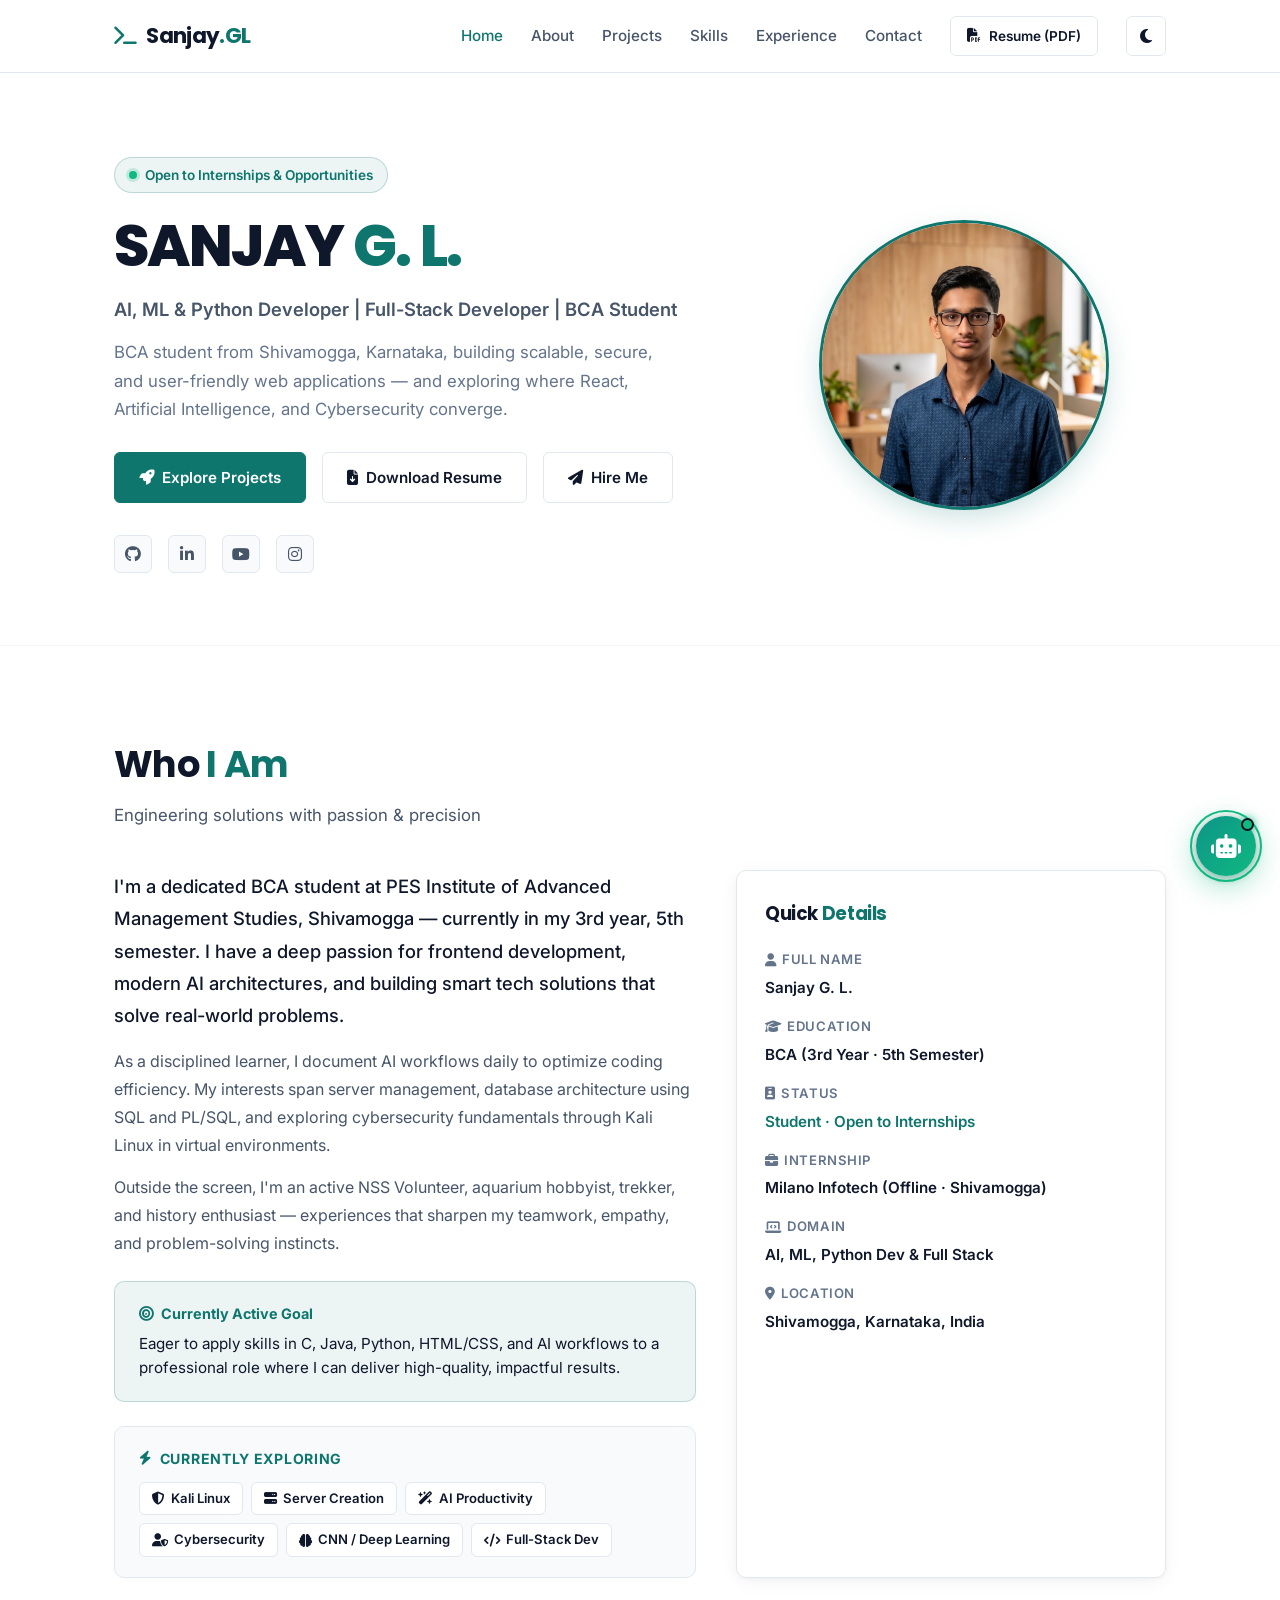
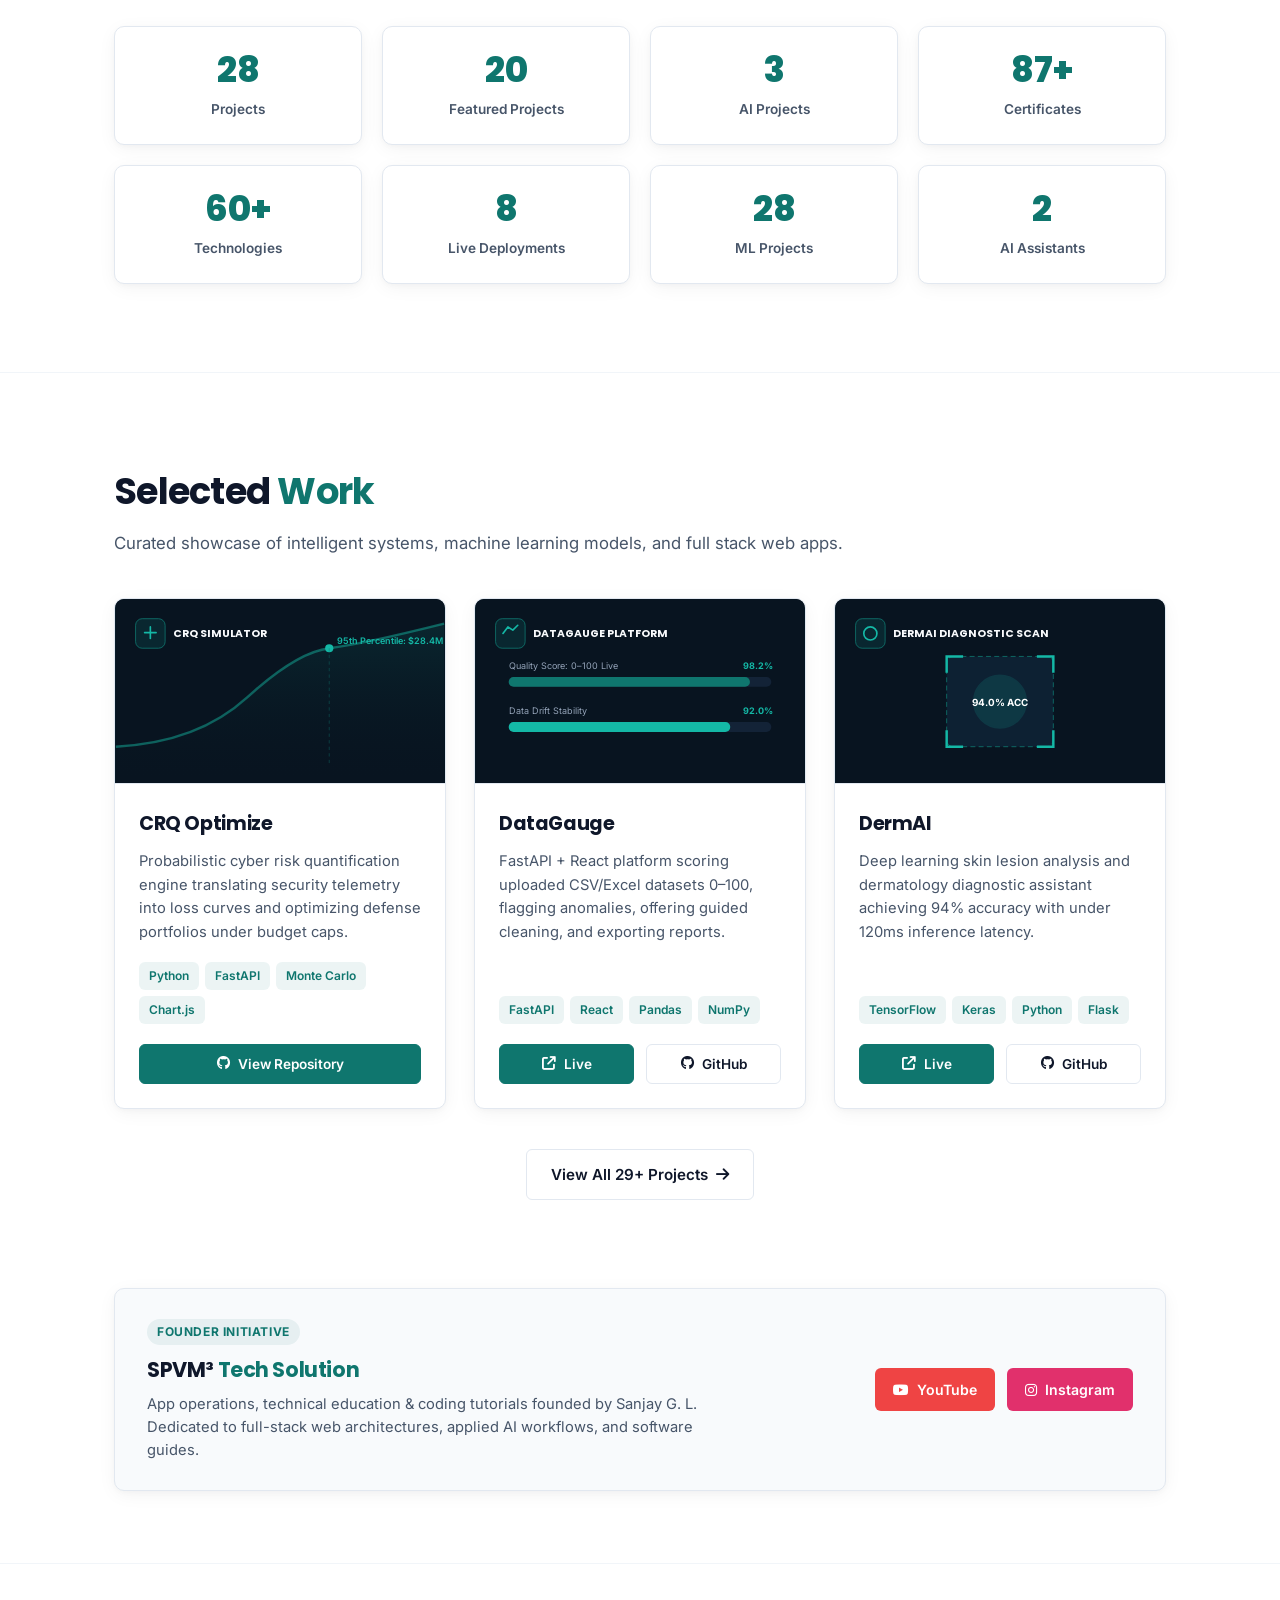
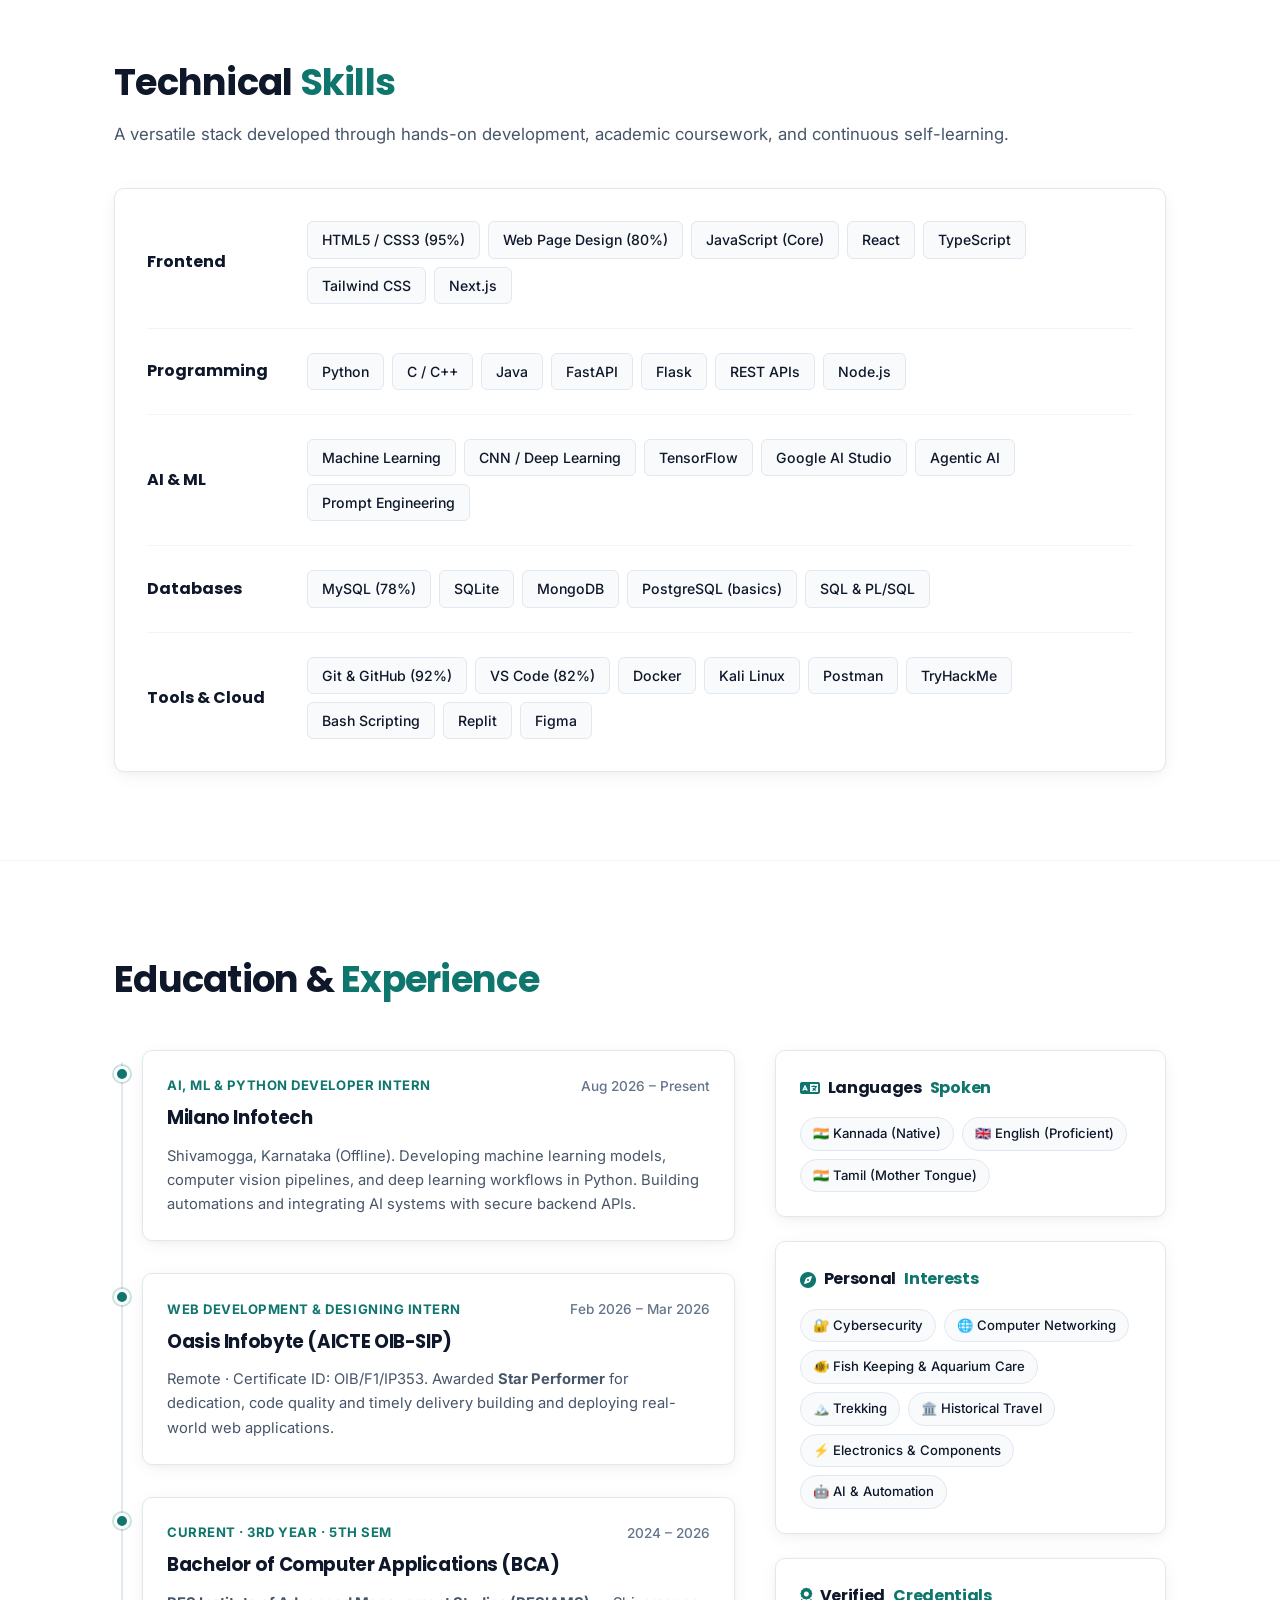
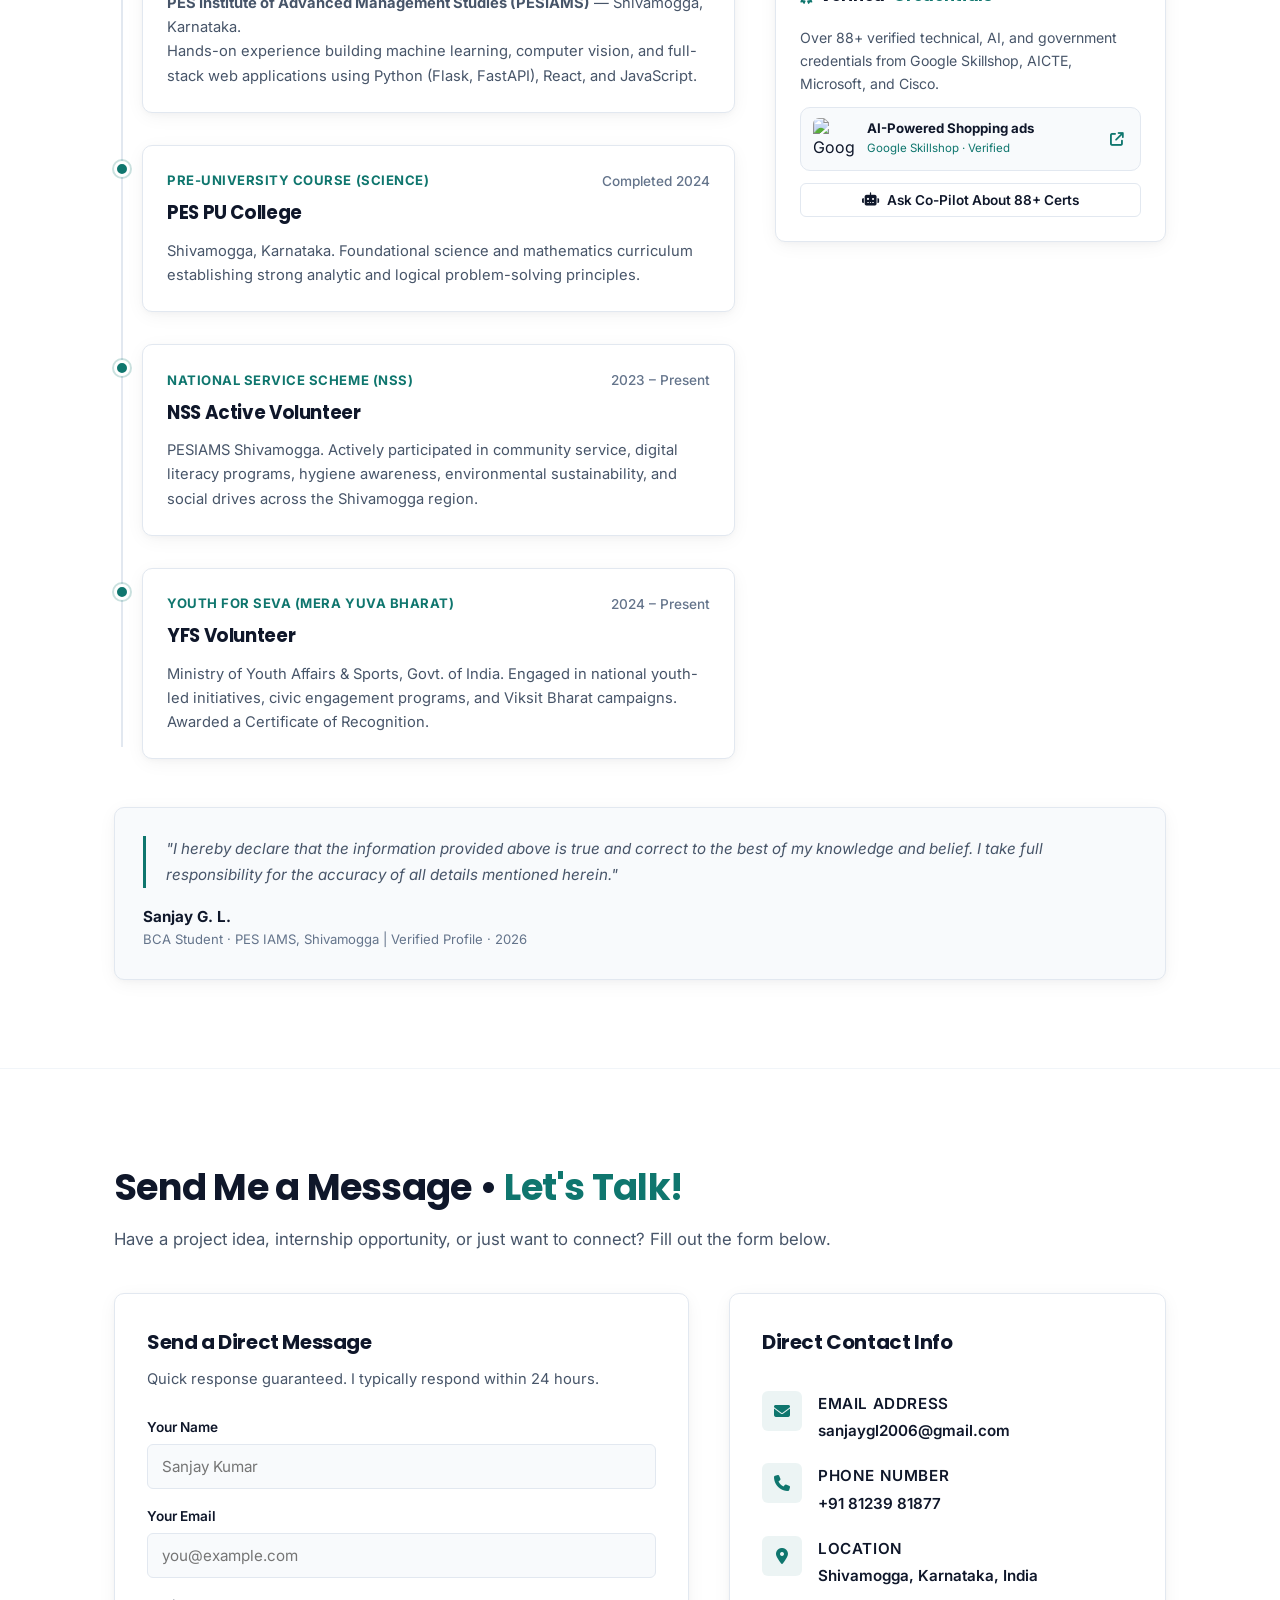
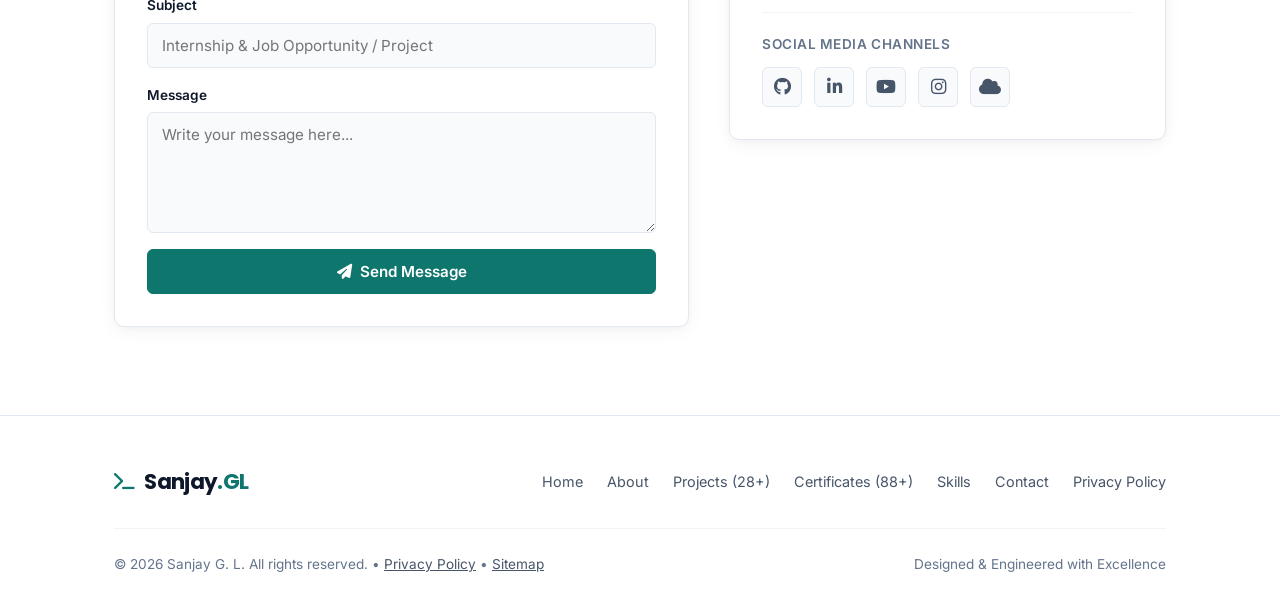
==== index.html @ 6d9344ed "Standardize canonical URLs, sitemap, and metadata to sanjaygl.vercel.app" ====
<!DOCTYPE html>
<html lang="en">
<head>
  <meta charset="UTF-8">
  <meta name="viewport" content="width=device-width, initial-scale=1.0">
  <title>Sanjay G. L. — AI, ML &amp; Python Developer | Full-Stack Developer | BCA Student</title>
  <meta name="description" content="Portfolio of Sanjay G. L., BCA student at PES IAMS Shivamogga, Karnataka. Hands-on experience building ML, computer vision pipelines, Python (Flask, FastAPI), React, and secure web applications.">
  <meta name="author" content="Sanjay G. L.">

  <!-- Geographical Meta Tags (GEO SEO) -->
  <meta name="geo.region" content="IN-KA">
  <meta name="geo.placename" content="Shivamogga, Karnataka, India">
  <meta name="geo.position" content="13.9299;75.5681">
  <meta name="ICBM" content="13.9299, 75.5681">

  <link rel="canonical" href="https://sanjaygl.vercel.app/">
  <link rel="sitemap" type="application/xml" title="Sitemap" href="/sitemap.xml">

  <!-- Favicon -->
  <link rel="icon" type="image/png" href="assets/spvm3-logo.png">

  <!-- Open Graph & Twitter Cards -->
  <meta property="og:type" content="website">
  <meta property="og:title" content="Sanjay G. L. — AI, ML &amp; Python Developer | Full-Stack Developer">
  <meta property="og:description" content="BCA Student at PES IAMS Shivamogga. Building machine learning models, computer vision pipelines, and full-stack web applications.">
  <meta property="og:image" content="https://sanjaygl.vercel.app/assets/profile.png">
  <meta property="og:url" content="https://sanjaygl.vercel.app/">
  <meta name="twitter:card" content="summary_large_image">
  <meta name="twitter:title" content="Sanjay G. L. — AI, ML &amp; Python Developer | Full-Stack Developer">
  <meta name="twitter:description" content="BCA Student at PES IAMS Shivamogga. Building machine learning models, computer vision pipelines, and full-stack web applications.">
  <meta name="twitter:image" content="https://sanjaygl.vercel.app/assets/profile.png">

  <!-- Resource Preconnects -->
  <link rel="preconnect" href="https://cdnjs.cloudflare.com" crossorigin>
  <link rel="preconnect" href="https://fonts.googleapis.com">
  <link rel="preconnect" href="https://fonts.gstatic.com" crossorigin>

  <!-- Font Awesome Icons -->
  <link rel="stylesheet" href="https://cdnjs.cloudflare.com/ajax/libs/font-awesome/6.5.1/css/all.min.css">
  
  <!-- Modern Clean Redesign CSS -->
  <link rel="stylesheet" href="css/clean-redesign.css?v=2.5.2">

  <!-- Schema.org JSON-LD -->
  <script type="application/ld+json">
  {
    "@context": "https://schema.org",
    "@type": "Person",
    "@id": "https://sanjaygl.vercel.app/#person",
    "name": "Sanjay G. L.",
    "alternateName": ["Sanjay G L", "Sanjay GL", "Sanju"],
    "url": "https://sanjaygl.vercel.app/",
    "image": "https://sanjaygl.vercel.app/assets/profile.png",
    "jobTitle": "AI, ML & Python Developer | Full-Stack Developer | BCA Student",
    "description": "BCA Student (3rd Year, 5th Semester) at PES IAMS Shivamogga, Karnataka, India. Intern at Milano Infotech, Oasis Infobyte Star Performer, NSS & YFS Volunteer.",
    "email": "mailto:sanjaygl2006@gmail.com",
    "telephone": "+918123981877",
    "alumniOf": {
      "@type": "CollegeOrUniversity",
      "name": "PES Institute of Advanced Management Studies",
      "address": {
        "@type": "PostalAddress",
        "addressLocality": "Shivamogga",
        "addressRegion": "Karnataka",
        "addressCountry": "India"
      }
    },
    "address": {
      "@type": "PostalAddress",
      "addressLocality": "Shivamogga",
      "addressRegion": "Karnataka",
      "addressCountry": "India"
    },
    "knowsAbout": [
      "Python", "React", "TypeScript", "FastAPI", "Flask",
      "Machine Learning", "Artificial Intelligence", "SQL", "MySQL", "PL/SQL", "Cybersecurity"
    ],
    "sameAs": [
      "https://github.com/SanjayGL-8123",
      "https://www.linkedin.com/in/sanjaygl3006/",
      "https://www.youtube.com/@spvm3techsolution",
      "https://www.instagram.com/me__sanjaygl8123"
    ]
  }
  </script>
</head>
<body>
  <!-- Accessible Skip Link: Hidden visually until focused via keyboard -->
  <a href="#main-content" class="skip-link">Skip to main content</a>

  <!-- ===================== 1. NAVBAR ===================== -->
  <header class="clean-navbar" id="navbar">
    <div class="clean-container nav-container">
      <a href="#home" class="clean-logo" aria-label="Sanjay G. L. Homepage">
        <i class="fa-solid fa-terminal teal-accent" style="font-size:1.25rem;"></i>
        <span>Sanjay<span class="teal-accent">.GL</span></span>
      </a>

      <nav class="clean-nav-links" id="navLinks" aria-label="Main Navigation">
        <a href="#home" class="nav-link active">Home</a>
        <a href="#about" class="nav-link">About</a>
        <a href="#projects" class="nav-link">Projects</a>
        <a href="#skills" class="nav-link">Skills</a>
        <a href="#experience" class="nav-link">Experience</a>
        <a href="#contact" class="nav-link">Contact</a>
        <a href="assets/Sanjay_GL_Resume.pdf" target="_blank" rel="noopener noreferrer" class="btn btn-outline btn-sm nav-resume-btn" download="Sanjay_GL_Resume.pdf">
          <i class="fa-solid fa-file-pdf"></i> Resume (PDF)
        </a>
        <button class="theme-toggle-btn" id="themeToggleBtn" aria-label="Toggle Theme">
          <i class="fa-solid fa-moon"></i>
        </button>
      </nav>

      <button class="mobile-toggle" id="mobileMenuBtn" aria-label="Toggle Navigation Menu" aria-expanded="false" aria-controls="navLinks">
        <span></span>
        <span></span>
        <span></span>
      </button>
    </div>
  </header>

  <main id="main-content">
    <!-- ===================== 2. HERO SECTION ===================== -->
    <section class="hero-section" id="home">
      <div class="clean-container">
        <div class="hero-grid">
          <!-- Left Column: Content -->
          <div class="hero-content fade-in-on-scroll">
            <div class="hero-badge">
              <span class="green-dot"></span>
              <span>Open to Internships & Opportunities</span>
            </div>

            <h1 class="hero-title">
              SANJAY <span class="teal-accent">G. L.</span>
            </h1>

            <p class="hero-role">
              AI, ML &amp; Python Developer | Full-Stack Developer | BCA Student
            </p>

            <p class="hero-summary">
              BCA student from Shivamogga, Karnataka, building scalable, secure, and user-friendly web applications — and exploring where React, Artificial Intelligence, and Cybersecurity converge.
            </p>

            <div class="hero-cta-group">
              <a href="#projects" class="btn btn-primary">
                <i class="fa-solid fa-rocket"></i> Explore Projects
              </a>
              <a href="assets/Sanjay_GL_Resume.pdf" target="_blank" rel="noopener noreferrer" class="btn btn-outline" download="Sanjay_GL_Resume.pdf">
                <i class="fa-solid fa-file-arrow-down"></i> Download Resume
              </a>
              <a href="#contact" class="btn btn-outline">
                <i class="fa-solid fa-paper-plane"></i> Hire Me
              </a>
            </div>

            <div class="hero-social-links">
              <a href="https://github.com/SanjayGL-8123" target="_blank" rel="noopener noreferrer" aria-label="GitHub">
                <i class="fa-brands fa-github"></i>
              </a>
              <a href="https://www.linkedin.com/in/sanjaygl3006/" target="_blank" rel="noopener noreferrer" aria-label="LinkedIn">
                <i class="fa-brands fa-linkedin-in"></i>
              </a>
              <a href="https://www.youtube.com/@spvm3techsolution" target="_blank" rel="noopener noreferrer" aria-label="YouTube">
                <i class="fa-brands fa-youtube"></i>
              </a>
              <a href="https://www.instagram.com/me__sanjaygl8123" target="_blank" rel="noopener noreferrer" aria-label="Instagram">
                <i class="fa-brands fa-instagram"></i>
              </a>
            </div>
          </div>

          <!-- Right Column: Profile Photo in Circle with Thin Teal Ring -->
          <div class="hero-image-wrap fade-in-on-scroll">
            <div class="profile-photo-circle">
              <img src="assets/profile.png" alt="Sanjay G. L. Profile Photo" width="340" height="340">
            </div>
          </div>
        </div>
      </div>
    </section>

    <!-- ===================== 3. ABOUT SECTION ===================== -->
    <section class="about-section" id="about">
      <div class="clean-container">
        <div class="section-header fade-in-on-scroll">
          <h2 class="section-title">Who <span class="teal-accent">I Am</span></h2>
          <p style="color:var(--text-muted);font-size:1.05rem;margin-top:8px">Engineering solutions with passion & precision</p>
        </div>

        <div class="about-grid">
          <!-- Biography Text -->
          <div class="about-text-col fade-in-on-scroll">
            <p class="about-lead">
              I'm a dedicated BCA student at PES Institute of Advanced Management Studies, Shivamogga — currently in my 3rd year, 5th semester. I have a deep passion for frontend development, modern AI architectures, and building smart tech solutions that solve real-world problems.
            </p>
            <p class="about-desc">
              As a disciplined learner, I document AI workflows daily to optimize coding efficiency. My interests span server management, database architecture using SQL and PL/SQL, and exploring cybersecurity fundamentals through Kali Linux in virtual environments.
            </p>
            <p class="about-desc" style="margin-top:14px">
              Outside the screen, I'm an active NSS Volunteer, aquarium hobbyist, trekker, and history enthusiast — experiences that sharpen my teamwork, empathy, and problem-solving instincts.
            </p>

            <!-- Currently Active Goal Banner -->
            <div class="goal-banner">
              <div class="goal-title"><i class="fa-solid fa-bullseye"></i> Currently Active Goal</div>
              <p class="goal-text">
                Eager to apply skills in C, Java, Python, HTML/CSS, and AI workflows to a professional role where I can deliver high-quality, impactful results.
              </p>
            </div>

            <!-- Currently Exploring Section -->
            <div class="currently-exploring">
              <div class="exploring-title"><i class="fa-solid fa-bolt"></i> Currently Exploring</div>
              <div class="exploring-tags">
                <span class="exploring-pill"><i class="fa-solid fa-shield-halved"></i> Kali Linux</span>
                <span class="exploring-pill"><i class="fa-solid fa-server"></i> Server Creation</span>
                <span class="exploring-pill"><i class="fa-solid fa-wand-magic-sparkles"></i> AI Productivity</span>
                <span class="exploring-pill"><i class="fa-solid fa-user-shield"></i> Cybersecurity</span>
                <span class="exploring-pill"><i class="fa-solid fa-brain"></i> CNN / Deep Learning</span>
                <span class="exploring-pill"><i class="fa-solid fa-code"></i> Full-Stack Dev</span>
              </div>
            </div>
          </div>

          <!-- Quick Details Card -->
          <div class="about-card clean-card fade-in-on-scroll">
            <h3 class="card-title">Quick <span class="teal-accent">Details</span></h3>
            <ul class="details-list">
              <li>
                <span class="detail-label"><i class="fa-solid fa-user"></i> Full Name</span>
                <span class="detail-val">Sanjay G. L.</span>
              </li>
              <li>
                <span class="detail-label"><i class="fa-solid fa-graduation-cap"></i> Education</span>
                <span class="detail-val">BCA (3rd Year · 5th Semester)</span>
              </li>
              <li>
                <span class="detail-label"><i class="fa-solid fa-id-badge"></i> Status</span>
                <span class="detail-val status-open">Student · Open to Internships</span>
              </li>
              <li>
                <span class="detail-label"><i class="fa-solid fa-briefcase"></i> Internship</span>
                <span class="detail-val">Milano Infotech (Offline · Shivamogga)</span>
              </li>
              <li>
                <span class="detail-label"><i class="fa-solid fa-laptop-code"></i> Domain</span>
                <span class="detail-val">AI, ML, Python Dev & Full Stack</span>
              </li>
              <li>
                <span class="detail-label"><i class="fa-solid fa-location-dot"></i> Location</span>
                <span class="detail-val">Shivamogga, Karnataka, India</span>
              </li>
            </ul>
          </div>
        </div>

        <!-- Verified Statistics Grid -->
        <div class="stats-grid fade-in-on-scroll">
          <div class="stat-card clean-card">
            <div class="stat-number" data-count="28">28+</div>
            <div class="stat-label">Projects</div>
          </div>
          <div class="stat-card clean-card">
            <div class="stat-number" data-count="20">20</div>
            <div class="stat-label">Featured Projects</div>
          </div>
          <div class="stat-card clean-card">
            <div class="stat-number" data-count="3">3+</div>
            <div class="stat-label">AI Projects</div>
          </div>
          <div class="stat-card clean-card">
            <div class="stat-number" data-count="87">87+</div>
            <div class="stat-label">Certificates</div>
          </div>
          <div class="stat-card clean-card">
            <div class="stat-number" data-count="60">60+</div>
            <div class="stat-label">Technologies</div>
          </div>
          <div class="stat-card clean-card">
            <div class="stat-number" data-count="8">8+</div>
            <div class="stat-label">Live Deployments</div>
          </div>
          <div class="stat-card clean-card">
            <div class="stat-number" data-count="28">28+</div>
            <div class="stat-label">ML Projects</div>
          </div>
          <div class="stat-card clean-card">
            <div class="stat-number" data-count="2">2+</div>
            <div class="stat-label">AI Assistants</div>
          </div>
        </div>
      </div>
    </section>

    <!-- ===================== 4. FEATURED PROJECTS ===================== -->
    <section class="projects-section" id="projects">
      <div class="clean-container">
        <div class="section-header fade-in-on-scroll">
          <h2 class="section-title">Selected <span class="teal-accent">Work</span></h2>
          <p style="color:var(--text-muted);font-size:1.05rem;margin-top:8px">Curated showcase of intelligent systems, machine learning models, and full stack web apps.</p>
        </div>

        <div class="projects-grid">
          <!-- Card 1: CRQ Optimize -->
          <article class="project-card clean-card fade-in-on-scroll">
            <div class="project-img-wrap" style="background: linear-gradient(135deg, #091e2b 0%, #061520 100%);">
              <svg viewBox="0 0 400 225" fill="none" xmlns="http://www.w3.org/2000/svg" style="width:100%;height:100%;display:block;">
                <rect width="400" height="225" fill="#081420" />
                <path d="M 0 180 Q 100 175 160 120 T 260 60 T 400 30" stroke="#0F766E" stroke-width="3" fill="none" opacity="0.8" />
                <path d="M 0 180 Q 100 175 160 120 T 260 60 T 400 30 L 400 225 L 0 225 Z" fill="url(#tealGlow)" opacity="0.15" />
                <circle cx="260" cy="60" r="5" fill="#14B8A6" />
                <line x1="260" y1="60" x2="260" y2="200" stroke="#0F766E" stroke-dasharray="4 4" opacity="0.5" />
                <text x="270" y="55" fill="#14B8A6" font-family="'Inter', sans-serif" font-size="11" font-weight="600">95th Percentile: $28.4M</text>
                <rect x="24" y="24" width="36" height="36" rx="8" fill="rgba(15, 118, 110, 0.2)" stroke="#0F766E" />
                <path d="M42 34 L42 48 M35 41 L49 41" stroke="#14B8A6" stroke-width="2" stroke-linecap="round"/>
                <text x="70" y="46" fill="#F8FAFC" font-family="'Poppins', sans-serif" font-size="13" font-weight="700">CRQ SIMULATOR</text>
                <defs>
                  <linearGradient id="tealGlow" x1="0" y1="0" x2="0" y2="225" gradientUnits="userSpaceOnUse">
                    <stop stop-color="#14B8A6"/>
                    <stop offset="1" stop-color="#081420" stop-opacity="0"/>
                  </linearGradient>
                </defs>
              </svg>
            </div>
            <div class="project-body">
              <h3 class="project-title">CRQ Optimize</h3>
              <p class="project-result">
                Probabilistic cyber risk quantification engine translating security telemetry into loss curves and optimizing defense portfolios under budget caps.
              </p>
              <div class="project-tags">
                <span class="tech-tag">Python</span>
                <span class="tech-tag">FastAPI</span>
                <span class="tech-tag">Monte Carlo</span>
                <span class="tech-tag">Chart.js</span>
              </div>
              <div class="project-buttons">
                <a href="https://github.com/SanjayGL-8123/crq-optimize" target="_blank" rel="noopener noreferrer" class="btn btn-primary btn-sm">
                  <i class="fa-brands fa-github"></i> View Repository
                </a>
              </div>
            </div>
          </article>

          <!-- Card 2: DataGauge -->
          <article class="project-card clean-card fade-in-on-scroll">
            <div class="project-img-wrap" style="background: linear-gradient(135deg, #091e2b 0%, #061520 100%);">
              <svg viewBox="0 0 400 225" fill="none" xmlns="http://www.w3.org/2000/svg" style="width:100%;height:100%;display:block;">
                <rect width="400" height="225" fill="#081420" />
                <rect x="24" y="24" width="36" height="36" rx="8" fill="rgba(15, 118, 110, 0.2)" stroke="#0F766E" />
                <path d="M33 42 L39 34 L45 38 L51 32" stroke="#14B8A6" stroke-width="2" stroke-linecap="round" stroke-linejoin="round"/>
                <text x="70" y="46" fill="#F8FAFC" font-family="'Poppins', sans-serif" font-size="13" font-weight="700">DATAGAUGE PLATFORM</text>
                <rect x="40" y="95" width="320" height="12" rx="6" fill="#132337"/>
                <rect x="40" y="95" width="294" height="12" rx="6" fill="#0F766E"/>
                <text x="40" y="85" fill="#94A3B8" font-family="'Inter', sans-serif" font-size="11">Quality Score: 0–100 Live</text>
                <text x="325" y="85" fill="#14B8A6" font-family="'Inter', sans-serif" font-size="11" font-weight="700">98.2%</text>
                <rect x="40" y="150" width="320" height="12" rx="6" fill="#132337"/>
                <rect x="40" y="150" width="270" height="12" rx="6" fill="#14B8A6"/>
                <text x="40" y="140" fill="#94A3B8" font-family="'Inter', sans-serif" font-size="11">Data Drift Stability</text>
                <text x="325" y="140" fill="#14B8A6" font-family="'Inter', sans-serif" font-size="11" font-weight="700">92.0%</text>
              </svg>
            </div>
            <div class="project-body">
              <h3 class="project-title">DataGauge</h3>
              <p class="project-result">
                FastAPI + React platform scoring uploaded CSV/Excel datasets 0–100, flagging anomalies, offering guided cleaning, and exporting reports.
              </p>
              <div class="project-tags">
                <span class="tech-tag">FastAPI</span>
                <span class="tech-tag">React</span>
                <span class="tech-tag">Pandas</span>
                <span class="tech-tag">NumPy</span>
              </div>
              <div class="project-buttons">
                <a href="https://github.com/SanjayGL-8123/DataGauge-Dataset-Quality-Monitoring-System" target="_blank" rel="noopener noreferrer" class="btn btn-primary btn-sm">
                  <i class="fa-solid fa-arrow-up-right-from-square"></i> Live
                </a>
                <a href="https://github.com/SanjayGL-8123/DataGauge-Dataset-Quality-Monitoring-System" target="_blank" rel="noopener noreferrer" class="btn btn-outline btn-sm">
                  <i class="fa-brands fa-github"></i> GitHub
                </a>
              </div>
            </div>
          </article>

          <!-- Card 3: DermAI -->
          <article class="project-card clean-card fade-in-on-scroll">
            <div class="project-img-wrap" style="background: linear-gradient(135deg, #091e2b 0%, #061520 100%);">
              <svg viewBox="0 0 400 225" fill="none" xmlns="http://www.w3.org/2000/svg" style="width:100%;height:100%;display:block;">
                <rect width="400" height="225" fill="#081420" />
                <rect x="24" y="24" width="36" height="36" rx="8" fill="rgba(15, 118, 110, 0.2)" stroke="#0F766E" />
                <circle cx="42" cy="42" r="8" stroke="#14B8A6" stroke-width="2"/>
                <text x="70" y="46" fill="#F8FAFC" font-family="'Poppins', sans-serif" font-size="13" font-weight="700">DERMAI DIAGNOSTIC SCAN</text>
                <rect x="135" y="70" width="130" height="110" rx="8" fill="#0d2133" stroke="#0F766E" stroke-dasharray="6 4"/>
                <circle cx="200" cy="125" r="32" fill="#14B8A6" opacity="0.15" stroke="#14B8A6" stroke-width="2"/>
                <path d="M 135 90 L 135 70 L 155 70" stroke="#14B8A6" stroke-width="3" fill="none"/>
                <path d="M 265 90 L 265 70 L 245 70" stroke="#14B8A6" stroke-width="3" fill="none"/>
                <path d="M 135 160 L 135 180 L 155 180" stroke="#14B8A6" stroke-width="3" fill="none"/>
                <path d="M 265 160 L 265 180 L 245 180" stroke="#14B8A6" stroke-width="3" fill="none"/>
                <text x="200" y="130" text-anchor="middle" fill="#FFFFFF" font-family="'Inter', sans-serif" font-size="12" font-weight="700">94.0% ACC</text>
              </svg>
            </div>
            <div class="project-body">
              <h3 class="project-title">DermAI</h3>
              <p class="project-result">
                Deep learning skin lesion analysis and dermatology diagnostic assistant achieving 94% accuracy with under 120ms inference latency.
              </p>
              <div class="project-tags">
                <span class="tech-tag">TensorFlow</span>
                <span class="tech-tag">Keras</span>
                <span class="tech-tag">Python</span>
                <span class="tech-tag">Flask</span>
              </div>
              <div class="project-buttons">
                <a href="https://github.com/SanjayGL-8123" target="_blank" rel="noopener noreferrer" class="btn btn-primary btn-sm">
                  <i class="fa-solid fa-arrow-up-right-from-square"></i> Live
                </a>
                <a href="https://github.com/SanjayGL-8123" target="_blank" rel="noopener noreferrer" class="btn btn-outline btn-sm">
                  <i class="fa-brands fa-github"></i> GitHub
                </a>
              </div>
            </div>
          </article>
        </div>

        <div class="view-all-wrap fade-in-on-scroll">
          <a href="/projects" class="btn btn-outline">
            View All 29+ Projects <i class="fa-solid fa-arrow-right"></i>
          </a>
        </div>
      </div>
    </section>

    <!-- ===================== 5. SPVM 3 TECH SOLUTION ===================== -->
    <section class="spvm-section">
      <div class="clean-container">
        <div class="spvm-banner clean-card fade-in-on-scroll">
          <div class="spvm-info">
            <span class="spvm-pill">Founder Initiative</span>
            <h3 class="spvm-title">SPVM³ <span class="teal-accent">Tech Solution</span></h3>
            <p class="spvm-desc">
              App operations, technical education & coding tutorials founded by Sanjay G. L. Dedicated to full-stack web architectures, applied AI workflows, and software guides.
            </p>
          </div>
          <div class="spvm-actions">
            <a href="https://www.youtube.com/@spvm3techsolution" target="_blank" rel="noopener noreferrer" class="btn-spvm-yt">
              <i class="fa-brands fa-youtube"></i> YouTube
            </a>
            <a href="https://www.instagram.com/me__sanjaygl8123" target="_blank" rel="noopener noreferrer" class="btn-spvm-ig">
              <i class="fa-brands fa-instagram"></i> Instagram
            </a>
          </div>
        </div>
      </div>
    </section>

    <!-- ===================== 6. SKILLS SECTION ===================== -->
    <section class="skills-section" id="skills">
      <div class="clean-container">
        <div class="section-header fade-in-on-scroll">
          <h2 class="section-title">Technical <span class="teal-accent">Skills</span></h2>
          <p style="color:var(--text-muted);font-size:1.05rem;margin-top:8px">A versatile stack developed through hands-on development, academic coursework, and continuous self-learning.</p>
        </div>

        <div class="skills-wrapper clean-card fade-in-on-scroll">
          <div class="skill-row">
            <div class="skill-category">Frontend</div>
            <div class="skill-tags">
              <span class="skill-tag">HTML5 / CSS3 (95%)</span>
              <span class="skill-tag">Web Page Design (80%)</span>
              <span class="skill-tag">JavaScript (Core)</span>
              <span class="skill-tag">React</span>
              <span class="skill-tag">TypeScript</span>
              <span class="skill-tag">Tailwind CSS</span>
              <span class="skill-tag">Next.js</span>
            </div>
          </div>

          <div class="skill-row">
            <div class="skill-category">Programming</div>
            <div class="skill-tags">
              <span class="skill-tag">Python</span>
              <span class="skill-tag">C / C++</span>
              <span class="skill-tag">Java</span>
              <span class="skill-tag">FastAPI</span>
              <span class="skill-tag">Flask</span>
              <span class="skill-tag">REST APIs</span>
              <span class="skill-tag">Node.js</span>
            </div>
          </div>

          <div class="skill-row">
            <div class="skill-category">AI & ML</div>
            <div class="skill-tags">
              <span class="skill-tag">Machine Learning</span>
              <span class="skill-tag">CNN / Deep Learning</span>
              <span class="skill-tag">TensorFlow</span>
              <span class="skill-tag">Google AI Studio</span>
              <span class="skill-tag">Agentic AI</span>
              <span class="skill-tag">Prompt Engineering</span>
            </div>
          </div>

          <div class="skill-row">
            <div class="skill-category">Databases</div>
            <div class="skill-tags">
              <span class="skill-tag">MySQL (78%)</span>
              <span class="skill-tag">SQLite</span>
              <span class="skill-tag">MongoDB</span>
              <span class="skill-tag">PostgreSQL (basics)</span>
              <span class="skill-tag">SQL &amp; PL/SQL</span>
            </div>
          </div>

          <div class="skill-row">
            <div class="skill-category">Tools & Cloud</div>
            <div class="skill-tags">
              <span class="skill-tag">Git & GitHub (92%)</span>
              <span class="skill-tag">VS Code (82%)</span>
              <span class="skill-tag">Docker</span>
              <span class="skill-tag">Kali Linux</span>
              <span class="skill-tag">Postman</span>
              <span class="skill-tag">TryHackMe</span>
              <span class="skill-tag">Bash Scripting</span>
              <span class="skill-tag">Replit</span>
              <span class="skill-tag">Figma</span>
            </div>
          </div>
        </div>
      </div>
    </section>

    <!-- ===================== 7. EXPERIENCE & VOLUNTEER WORK ===================== -->
    <section class="experience-section" id="experience">
      <div class="clean-container">
        <div class="section-header fade-in-on-scroll">
          <h2 class="section-title">Education & <span class="teal-accent">Experience</span></h2>
        </div>

        <div class="experience-grid">
          <!-- Left: Vertical Timeline -->
          <div class="timeline-wrap">
            <!-- Experience 1: Milano Infotech -->
            <div class="timeline-item fade-in-on-scroll">
              <div class="timeline-dot"></div>
              <div class="timeline-card clean-card">
                <div class="timeline-meta">
                  <span class="timeline-role">AI, ML &amp; Python Developer Intern</span>
                  <span class="timeline-date">Aug 2026 – Present</span>
                </div>
                <h3 class="timeline-org">Milano Infotech</h3>
                <p class="timeline-desc">
                  Shivamogga, Karnataka (Offline). Developing machine learning models, computer vision pipelines, and deep learning workflows in Python. Building automations and integrating AI systems with secure backend APIs.
                </p>
              </div>
            </div>

            <!-- Experience 2: Oasis Infobyte -->
            <div class="timeline-item fade-in-on-scroll">
              <div class="timeline-dot"></div>
              <div class="timeline-card clean-card">
                <div class="timeline-meta">
                  <span class="timeline-role">Web Development &amp; Designing Intern</span>
                  <span class="timeline-date">Feb 2026 – Mar 2026</span>
                </div>
                <h3 class="timeline-org">Oasis Infobyte (AICTE OIB-SIP)</h3>
                <p class="timeline-desc">
                  Remote · Certificate ID: OIB/F1/IP353. Awarded <strong>Star Performer</strong> for dedication, code quality and timely delivery building and deploying real-world web applications.
                </p>
              </div>
            </div>

            <!-- Education 1 -->
            <div class="timeline-item fade-in-on-scroll">
              <div class="timeline-dot"></div>
              <div class="timeline-card clean-card">
                <div class="timeline-meta">
                  <span class="timeline-role">Current · 3rd Year · 5th Sem</span>
                  <span class="timeline-date">2024 – 2026</span>
                </div>
                <h3 class="timeline-org">Bachelor of Computer Applications (BCA)</h3>
                <p class="timeline-desc">
                  <strong>PES Institute of Advanced Management Studies (PESIAMS)</strong> — Shivamogga, Karnataka.<br/>
                  Hands-on experience building machine learning, computer vision, and full-stack web applications using Python (Flask, FastAPI), React, and JavaScript.
                </p>
              </div>
            </div>

            <!-- Education 2 -->
            <div class="timeline-item fade-in-on-scroll">
              <div class="timeline-dot"></div>
              <div class="timeline-card clean-card">
                <div class="timeline-meta">
                  <span class="timeline-role">Pre-University Course (Science)</span>
                  <span class="timeline-date">Completed 2024</span>
                </div>
                <h3 class="timeline-org">PES PU College</h3>
                <p class="timeline-desc">
                  Shivamogga, Karnataka. Foundational science and mathematics curriculum establishing strong analytic and logical problem-solving principles.
                </p>
              </div>
            </div>

            <!-- Volunteer 1: NSS -->
            <div class="timeline-item fade-in-on-scroll">
              <div class="timeline-dot"></div>
              <div class="timeline-card clean-card">
                <div class="timeline-meta">
                  <span class="timeline-role">National Service Scheme (NSS)</span>
                  <span class="timeline-date">2023 – Present</span>
                </div>
                <h3 class="timeline-org">NSS Active Volunteer</h3>
                <p class="timeline-desc">
                  PESIAMS Shivamogga. Actively participated in community service, digital literacy programs, hygiene awareness, environmental sustainability, and social drives across the Shivamogga region.
                </p>
              </div>
            </div>

            <!-- Volunteer 2: YFS -->
            <div class="timeline-item fade-in-on-scroll">
              <div class="timeline-dot"></div>
              <div class="timeline-card clean-card">
                <div class="timeline-meta">
                  <span class="timeline-role">Youth for Seva (Mera Yuva Bharat)</span>
                  <span class="timeline-date">2024 – Present</span>
                </div>
                <h3 class="timeline-org">YFS Volunteer</h3>
                <p class="timeline-desc">
                  Ministry of Youth Affairs & Sports, Govt. of India. Engaged in national youth-led initiatives, civic engagement programs, and Viksit Bharat campaigns. Awarded a Certificate of Recognition.
                </p>
              </div>
            </div>
          </div>

          <!-- Right: Languages, Interests & Certificates -->
          <div class="tags-sidebar">
            <div class="clean-card sidebar-card fade-in-on-scroll">
              <h3 class="sidebar-title"><i class="fa-solid fa-language"></i> Languages <span class="teal-accent">Spoken</span></h3>
              <div class="small-tags-cloud">
                <span class="tag-pill">🇮🇳 Kannada (Native)</span>
                <span class="tag-pill">🇬🇧 English (Proficient)</span>
                <span class="tag-pill">🇮🇳 Tamil (Mother Tongue)</span>
              </div>
            </div>

            <div class="clean-card sidebar-card fade-in-on-scroll">
              <h3 class="sidebar-title"><i class="fa-solid fa-compass"></i> Personal <span class="teal-accent">Interests</span></h3>
              <div class="small-tags-cloud">
                <span class="tag-pill">🔐 Cybersecurity</span>
                <span class="tag-pill">🌐 Computer Networking</span>
                <span class="tag-pill">🐠 Fish Keeping & Aquarium Care</span>
                <span class="tag-pill">🏔️ Trekking</span>
                <span class="tag-pill">🏛️ Historical Travel</span>
                <span class="tag-pill">⚡ Electronics & Components</span>
                <span class="tag-pill">🤖 AI & Automation</span>
              </div>
            </div>

            <div class="clean-card sidebar-card fade-in-on-scroll">
              <h3 class="sidebar-title"><i class="fa-solid fa-award"></i> Verified <span class="teal-accent">Credentials</span></h3>
              <p style="font-size:0.88rem;color:var(--text-muted);margin-bottom:12px">
                Over 88+ verified technical, AI, and government credentials from Google Skillshop, AICTE, Microsoft, and Cisco.
              </p>
              
              <!-- Featured Google Skillshop Verifiable Credential Badge -->
              <div style="display:flex;align-items:center;gap:12px;padding:10px 12px;background:var(--bg-surface);border:1px solid var(--border-card);border-radius:var(--radius-md);margin-bottom:12px;">
                <img src="https://api.accredible.com/v1/credentials/1hnmwguv/artifact/badge" alt="Google Skillshop AI-Powered Shopping ads Badge" width="42" height="42" style="flex-shrink:0;border-radius:6px;object-fit:contain;">
                <div style="flex:1;min-width:0;">
                  <div style="font-size:0.83rem;font-weight:700;color:var(--text-main);line-height:1.25;white-space:nowrap;overflow:hidden;text-overflow:ellipsis;">AI-Powered Shopping ads</div>
                  <div style="font-size:0.72rem;color:var(--teal-primary);margin-top:2px;">Google Skillshop · Verified</div>
                </div>
                <a href="https://www.credential.net/0c84bba4-926a-45d0-9507-e6e85fd1339e" target="_blank" rel="noopener noreferrer" style="font-size:0.85rem;color:var(--teal-primary);padding:4px;" title="Verify on Credential.net" aria-label="Verify on Credential.net">
                  <i class="fa-solid fa-arrow-up-right-from-square"></i>
                </a>
              </div>

              <button type="button" class="btn btn-outline btn-sm btn-block" onclick="if(window.toggleAgentChat) window.toggleAgentChat(true);">
                <i class="fa-solid fa-robot"></i> Ask Co-Pilot About 88+ Certs
              </button>
            </div>
          </div>
        </div>

        <!-- Formal Declaration -->
        <div class="declaration-box clean-card fade-in-on-scroll">
          <blockquote class="declaration-quote">
            "I hereby declare that the information provided above is true and correct to the best of my knowledge and belief. I take full responsibility for the accuracy of all details mentioned herein."
          </blockquote>
          <div class="declaration-author">Sanjay G. L.</div>
          <div class="declaration-sub">BCA Student · PES IAMS, Shivamogga | Verified Profile · 2026</div>
        </div>
      </div>
    </section>

    <!-- ===================== 8. CONTACT SECTION ===================== -->
    <section class="contact-section" id="contact">
      <div class="clean-container">
        <div class="section-header fade-in-on-scroll">
          <h2 class="section-title">Send Me a Message • <span class="teal-accent">Let's Talk!</span></h2>
          <p style="color:var(--text-muted);font-size:1.05rem;margin-top:8px">Have a project idea, internship opportunity, or just want to connect? Fill out the form below.</p>
        </div>

        <div class="contact-grid">
          <!-- Left: Contact Form -->
          <div class="contact-form-wrap clean-card fade-in-on-scroll">
            <h3 class="contact-subhead">Send a Direct Message</h3>
            <p class="contact-subtext">Quick response guaranteed. I typically respond within 24 hours.</p>
            <form id="contactForm" class="contact-form">
              <div class="form-group">
                <label for="contact-name">Your Name</label>
                <input type="text" id="contact-name" name="name" placeholder="Sanjay Kumar" required>
              </div>
              <div class="form-group">
                <label for="contact-email">Your Email</label>
                <input type="email" id="contact-email" name="email" placeholder="you@example.com" required>
              </div>
              <div class="form-group">
                <label for="contact-subject">Subject</label>
                <input type="text" id="contact-subject" name="subject" placeholder="Internship & Job Opportunity / Project" required>
              </div>
              <div class="form-group">
                <label for="contact-message">Message</label>
                <textarea id="contact-message" name="message" rows="5" placeholder="Write your message here..." required></textarea>
              </div>
              <button type="submit" class="btn btn-primary btn-block" id="contactSubmitBtn">
                <i class="fa-solid fa-paper-plane"></i> Send Message
              </button>
              <div id="contactFormStatus" class="form-status" style="display:none;"></div>
            </form>
          </div>

          <!-- Right: Contact Details & Social Links -->
          <div class="contact-info-wrap fade-in-on-scroll">
            <div class="clean-card contact-info-card">
              <h3 class="contact-subhead">Direct Contact Info</h3>
              <ul class="contact-details-list">
                <li>
                  <div class="contact-icon"><i class="fa-solid fa-envelope"></i></div>
                  <div class="contact-text">
                    <span class="contact-type">Email Address</span>
                    <a href="mailto:sanjaygl2006@gmail.com">sanjaygl2006@gmail.com</a>
                  </div>
                </li>
                <li>
                  <div class="contact-icon"><i class="fa-solid fa-phone"></i></div>
                  <div class="contact-text">
                    <span class="contact-type">Phone Number</span>
                    <a href="tel:+918123981877">+91 81239 81877</a>
                  </div>
                </li>
                <li>
                  <div class="contact-icon"><i class="fa-solid fa-location-dot"></i></div>
                  <div class="contact-text">
                    <span class="contact-type">Location</span>
                    <span>Shivamogga, Karnataka, India</span>
                  </div>
                </li>
              </ul>

              <div class="contact-social-section">
                <span class="contact-social-heading">Social Media Channels</span>
                <div class="contact-social-links">
                  <a href="https://github.com/SanjayGL-8123" target="_blank" rel="noopener noreferrer" aria-label="GitHub">
                    <i class="fa-brands fa-github"></i>
                  </a>
                  <a href="https://www.linkedin.com/in/sanjaygl3006/" target="_blank" rel="noopener noreferrer" aria-label="LinkedIn">
                    <i class="fa-brands fa-linkedin-in"></i>
                  </a>
                  <a href="https://youtube.com/@code_catalyst_collective" target="_blank" rel="noopener noreferrer" aria-label="YouTube">
                    <i class="fa-brands fa-youtube"></i>
                  </a>
                  <a href="https://www.instagram.com/me__sanjaygl8123" target="_blank" rel="noopener noreferrer" aria-label="Instagram">
                    <i class="fa-brands fa-instagram"></i>
                  </a>
                  <a href="https://www.salesforce.com/trailblazer/tm0wiwy350c51segjm" target="_blank" rel="noopener noreferrer" aria-label="Salesforce">
                    <i class="fa-solid fa-cloud"></i>
                  </a>
                </div>
              </div>
            </div>
          </div>
        </div>
      </div>
    </section>
  </main>

  <!-- ===================== 9. FOOTER ===================== -->
  <footer class="clean-footer">
    <div class="clean-container footer-container">
      <div class="footer-top">
        <a href="#home" class="clean-logo" aria-label="Sanjay G. L. Homepage">
          <i class="fa-solid fa-terminal teal-accent" style="font-size:1.15rem;"></i>
          <span>Sanjay<span class="teal-accent">.GL</span></span>
        </a>
        <nav class="footer-nav" aria-label="Footer Navigation">
          <a href="#home">Home</a>
          <a href="#about">About</a>
          <a href="#projects">Projects (28+)</a>
          <a href="/certificates.html">Certificates (88+)</a>
          <a href="#skills">Skills</a>
          <a href="#contact">Contact</a>
          <a href="/privacy">Privacy Policy</a>
        </nav>
      </div>
      <div class="footer-bottom">
        <p>© 2026 Sanjay G. L. All rights reserved. • <a href="/privacy" style="color:var(--text-muted);text-decoration:underline">Privacy Policy</a> • <a href="/sitemap.xml" style="color:var(--text-muted);text-decoration:underline">Sitemap</a></p>
        <p class="footer-tagline">Designed & Engineered with Excellence</p>
      </div>
    </div>
  </footer>

  <!-- Compact Knowledge Base & Sanjay AIOS Mini Agent Engine -->
  <script src="js/agentKnowledge.js?v=2.5.2" defer></script>
  <script src="js/aiAssistant.js?v=2.5.2" defer></script>

  <!-- Clean Redesign JavaScript Engine -->
  <script src="js/clean-redesign.js?v=2.5.2" defer></script>
</body>
</html>
---- css/clean-redesign.css ----
/* ===================================================================
   SANJAY G. L. — CLEAN, MODERN & PROFESSIONAL REDESIGN
   Accent: Deep Teal (#0F766E)
   Fonts: Inter (Body) & Poppins (Headings)
   Container: ~1100px Centered Column
   Full Responsive + Light & Dark Theme
=================================================================== */

@import url('https://fonts.googleapis.com/css2?family=Inter:wght@400;500;600;700&family=Poppins:wght@500;600;700;800&display=swap');

:root {
  /* Fonts */
  --font-body: 'Inter', -apple-system, BlinkMacSystemFont, 'Segoe UI', Roboto, sans-serif;
  --font-heading: 'Poppins', -apple-system, BlinkMacSystemFont, sans-serif;

  /* Layout */
  --max-width: 1100px;
  --section-pad: 88px 24px;
  --radius-sm: 6px;
  --radius-md: 10px;
  --radius-lg: 16px;
  --radius-full: 9999px;

  /* Light Theme (Default) */
  --bg-body: #ffffff;
  --bg-surface: #f8fafc;
  --bg-card: #ffffff;
  --border-card: #e2e8f0;
  --border-subtle: #f1f5f9;

  --text-main: #0f172a;
  --text-muted: #475569;
  --text-subtle: #64748b;

  --teal-primary: #0f766e;
  --teal-hover: #115e59;
  --teal-subtle: rgba(15, 118, 110, 0.08);
  --teal-border: rgba(15, 118, 110, 0.22);

  --green-dot: #10b981;

  --shadow-sm: 0 1px 3px rgba(15, 23, 42, 0.05);
  --shadow-card: 0 4px 20px -2px rgba(15, 23, 42, 0.06), 0 2px 6px -1px rgba(15, 23, 42, 0.03);
  --shadow-card-hover: 0 12px 30px -4px rgba(15, 23, 42, 0.1), 0 4px 8px -2px rgba(15, 23, 42, 0.04);

  --navbar-bg: rgba(255, 255, 255, 0.88);
  --navbar-border: #e2e8f0;
}

/* Polished Dark Mode */
body:not(.light-theme) {
  --bg-body: #0b1120;
  --bg-surface: #0f172a;
  --bg-card: #131e30;
  --border-card: #1e293b;
  --border-subtle: #1e293b;

  --text-main: #f8fafc;
  --text-muted: #94a3b8;
  --text-subtle: #64748b;

  --teal-primary: #14b8a6;
  --teal-hover: #2dd4bf;
  --teal-subtle: rgba(20, 184, 166, 0.12);
  --teal-border: rgba(20, 184, 166, 0.28);

  --shadow-card: 0 4px 20px -2px rgba(0, 0, 0, 0.4);
  --shadow-card-hover: 0 12px 30px -4px rgba(0, 0, 0, 0.6);

  --navbar-bg: rgba(11, 17, 32, 0.88);
  --navbar-border: #1e293b;
}

body.light-theme {
  --bg-body: #ffffff;
  --bg-surface: #f8fafc;
  --bg-card: #ffffff;
  --border-card: #e2e8f0;
  --border-subtle: #f1f5f9;

  --text-main: #0f172a;
  --text-muted: #475569;
  --text-subtle: #64748b;

  --teal-primary: #0f766e;
  --teal-hover: #115e59;
  --teal-subtle: rgba(15, 118, 110, 0.08);
  --teal-border: rgba(15, 118, 110, 0.22);

  --shadow-card: 0 4px 20px -2px rgba(15, 23, 42, 0.06), 0 2px 6px -1px rgba(15, 23, 42, 0.03);
  --shadow-card-hover: 0 12px 30px -4px rgba(15, 23, 42, 0.1), 0 4px 8px -2px rgba(15, 23, 42, 0.04);

  --navbar-bg: rgba(255, 255, 255, 0.88);
  --navbar-border: #e2e8f0;
}

/* Base Resets */
*,
*::before,
*::after {
  box-sizing: border-box;
  margin: 0;
  padding: 0;
}

html {
  scroll-behavior: smooth;
  font-size: 16px;
}

body {
  font-family: var(--font-body);
  background-color: var(--bg-body);
  color: var(--text-main);
  line-height: 1.65;
  transition: background-color 0.25s ease, color 0.25s ease;
  overflow-x: hidden;
}

/* Accessibility: Skip Link */
.skip-link {
  position: fixed;
  top: -120px;
  left: 20px;
  background-color: var(--teal-primary);
  color: #ffffff !important;
  padding: 10px 18px;
  font-size: 0.9rem;
  font-weight: 600;
  border-radius: var(--radius-sm);
  z-index: 100000;
  text-decoration: none;
  transition: top 0.2s ease, opacity 0.2s ease;
  opacity: 0;
  pointer-events: none;
  box-shadow: 0 4px 12px rgba(0, 0, 0, 0.25);
}

.skip-link:focus,
.skip-link:focus-visible {
  top: 20px;
  opacity: 1;
  pointer-events: auto;
  outline: 3px solid #0f172a;
  outline-offset: 2px;
}

/* Container */
.clean-container {
  width: 100%;
  max-width: var(--max-width);
  margin-left: auto;
  margin-right: auto;
  padding-left: 24px;
  padding-right: 24px;
}

/* Typography Helpers */
h1,
h2,
h3,
h4,
h5,
h6 {
  font-family: var(--font-heading);
  color: var(--text-main);
  font-weight: 700;
  letter-spacing: -0.02em;
}

.teal-accent {
  color: var(--teal-primary);
}

/* Section Header */
.section-header {
  margin-bottom: 40px;
}

.section-title {
  font-size: clamp(1.8rem, 3.5vw, 2.3rem);
  font-weight: 700;
  position: relative;
  display: inline-block;
}

/* Clean Cards */
.clean-card {
  background-color: var(--bg-card);
  border: 1px solid var(--border-card);
  border-radius: var(--radius-md);
  box-shadow: var(--shadow-card);
  transition: transform 0.2s ease, box-shadow 0.2s ease, border-color 0.2s ease;
}

.clean-card:hover {
  box-shadow: var(--shadow-card-hover);
  border-color: var(--teal-border);
}

/* Buttons */
.btn {
  display: inline-flex;
  align-items: center;
  justify-content: center;
  gap: 8px;
  font-family: var(--font-body);
  font-size: 0.95rem;
  font-weight: 600;
  padding: 12px 24px;
  border-radius: var(--radius-sm);
  text-decoration: none;
  cursor: pointer;
  transition: all 0.2s ease;
  border: 1px solid transparent;
}

.btn-primary {
  background-color: var(--teal-primary);
  color: #ffffff !important;
  border-color: var(--teal-primary);
}

.btn-primary:hover {
  background-color: var(--teal-hover);
  border-color: var(--teal-hover);
  transform: translateY(-1px);
}

.btn-outline {
  background-color: transparent;
  color: var(--text-main) !important;
  border-color: var(--border-card);
}

.btn-outline:hover {
  border-color: var(--teal-primary);
  color: var(--teal-primary) !important;
  background-color: var(--teal-subtle);
  transform: translateY(-1px);
}

.btn-sm {
  padding: 8px 16px;
  font-size: 0.85rem;
}

.btn-block {
  width: 100%;
}

/* ===================================================================
   1. NAVBAR
=================================================================== */
.clean-navbar {
  position: sticky;
  top: 0;
  left: 0;
  width: 100%;
  background-color: var(--navbar-bg);
  backdrop-filter: blur(12px);
  -webkit-backdrop-filter: blur(12px);
  border-bottom: 1px solid var(--navbar-border);
  z-index: 1000;
  transition: background-color 0.25s ease, border-color 0.25s ease;
}

.nav-container {
  display: flex;
  align-items: center;
  justify-content: space-between;
  height: 72px;
}

.clean-logo {
  font-family: var(--font-heading);
  font-size: 1.35rem;
  font-weight: 700;
  color: var(--text-main);
  text-decoration: none;
  letter-spacing: -0.03em;
  display: inline-flex;
  align-items: center;
  gap: 10px;
}

.clean-logo img {
  width: 36px;
  height: 36px;
  border-radius: var(--radius-sm);
  object-fit: contain;
}

.clean-nav-links {
  display: flex;
  align-items: center;
  gap: 28px;
}

.clean-nav-links a.nav-link {
  font-size: 0.95rem;
  font-weight: 500;
  color: var(--text-muted);
  text-decoration: none;
  transition: color 0.2s ease;
}

.clean-nav-links a.nav-link:hover,
.clean-nav-links a.nav-link.active {
  color: var(--teal-primary);
}

.theme-toggle-btn {
  background: transparent;
  border: 1px solid var(--border-card);
  color: var(--text-main);
  width: 40px;
  height: 40px;
  border-radius: var(--radius-sm);
  display: flex;
  align-items: center;
  justify-content: center;
  cursor: pointer;
  transition: all 0.2s ease;
  font-size: 1rem;
}

.theme-toggle-btn:hover {
  border-color: var(--teal-primary);
  color: var(--teal-primary);
  background-color: var(--teal-subtle);
}

.mobile-toggle {
  display: none;
  background: transparent;
  border: none;
  flex-direction: column;
  gap: 5px;
  cursor: pointer;
  padding: 6px;
}

.mobile-toggle span {
  display: block;
  width: 24px;
  height: 2px;
  background-color: var(--text-main);
  transition: all 0.25s ease;
}

/* ===================================================================
   2. HERO SECTION
=================================================================== */
.hero-section {
  padding: 84px 0 72px;
}

.hero-grid {
  display: grid;
  grid-template-columns: 1.25fr 0.85fr;
  align-items: center;
  gap: 56px;
}

.hero-badge {
  display: inline-flex;
  align-items: center;
  gap: 8px;
  padding: 6px 14px;
  border-radius: var(--radius-full);
  background-color: var(--teal-subtle);
  border: 1px solid var(--teal-border);
  color: var(--teal-primary);
  font-size: 0.85rem;
  font-weight: 600;
  margin-bottom: 20px;
}

.green-dot {
  width: 8px;
  height: 8px;
  border-radius: 50%;
  background-color: var(--green-dot);
  display: inline-block;
  box-shadow: 0 0 0 3px rgba(16, 185, 129, 0.2);
}

.hero-title {
  font-size: clamp(2.4rem, 5vw, 3.6rem);
  font-weight: 800;
  line-height: 1.15;
  margin-bottom: 14px;
  letter-spacing: -0.03em;
}

.hero-role {
  font-size: 1.15rem;
  font-weight: 600;
  color: var(--text-muted);
  margin-bottom: 14px;
}

.hero-summary {
  font-size: 1.05rem;
  color: var(--text-subtle);
  line-height: 1.7;
  margin-bottom: 28px;
  max-width: 540px;
}

.hero-cta-group {
  display: flex;
  align-items: center;
  gap: 16px;
  margin-bottom: 32px;
  flex-wrap: wrap;
}

.hero-social-links {
  display: flex;
  align-items: center;
  gap: 16px;
}

.hero-social-links a {
  display: inline-flex;
  align-items: center;
  justify-content: center;
  width: 38px;
  height: 38px;
  border-radius: var(--radius-sm);
  background-color: var(--bg-surface);
  border: 1px solid var(--border-card);
  color: var(--text-muted);
  font-size: 1rem;
  text-decoration: none;
  transition: all 0.2s ease;
}

.hero-social-links a:hover {
  color: var(--teal-primary);
  border-color: var(--teal-primary);
  background-color: var(--teal-subtle);
  transform: translateY(-2px);
}

.hero-image-wrap {
  display: flex;
  justify-content: center;
  align-items: center;
}

.profile-photo-circle {
  width: 290px;
  height: 290px;
  border-radius: 50%;
  border: 3px solid var(--teal-primary);
  box-shadow: 0 10px 30px -5px rgba(15, 118, 110, 0.25);
  overflow: hidden;
  background-color: var(--bg-surface);
}

.profile-photo-circle img {
  width: 100%;
  height: 100%;
  object-fit: cover;
  display: block;
}

/* ===================================================================
   3. ABOUT SECTION
=================================================================== */
.about-section {
  padding: var(--section-pad);
  border-top: 1px solid var(--border-subtle);
}

.about-grid {
  display: grid;
  grid-template-columns: 1.15fr 0.85fr;
  gap: 40px;
  margin-bottom: 48px;
}

.about-lead {
  font-size: 1.15rem;
  font-weight: 500;
  color: var(--text-main);
  line-height: 1.75;
  margin-bottom: 16px;
}

.about-desc {
  font-size: 1rem;
  color: var(--text-muted);
  line-height: 1.75;
}

.about-card {
  padding: 28px;
}

.card-title {
  font-size: 1.15rem;
  margin-bottom: 20px;
  font-weight: 700;
}

.details-list {
  list-style: none;
  display: flex;
  flex-direction: column;
  gap: 16px;
}

.details-list li {
  display: flex;
  flex-direction: column;
  gap: 4px;
}

.detail-label {
  font-size: 0.82rem;
  font-weight: 600;
  color: var(--text-subtle);
  text-transform: uppercase;
  letter-spacing: 0.04em;
  display: flex;
  align-items: center;
  gap: 6px;
}

.detail-val {
  font-size: 0.95rem;
  font-weight: 600;
  color: var(--text-main);
}

.detail-val.status-open {
  color: var(--teal-primary);
}

/* Four Stat Numbers */
.stats-grid {
  display: grid;
  grid-template-columns: repeat(4, 1fr);
  gap: 20px;
}

.stat-card {
  padding: 24px 20px;
  text-align: center;
}

.stat-number {
  font-family: var(--font-heading);
  font-size: 2.2rem;
  font-weight: 800;
  color: var(--teal-primary);
  line-height: 1.1;
  margin-bottom: 8px;
}

.stat-label {
  font-size: 0.85rem;
  font-weight: 600;
  color: var(--text-muted);
}

/* ===================================================================
   4. FEATURED PROJECTS
=================================================================== */
.projects-section {
  padding: var(--section-pad);
  border-top: 1px solid var(--border-subtle);
}

.projects-grid {
  display: grid;
  grid-template-columns: repeat(3, 1fr);
  gap: 28px;
  margin-bottom: 40px;
}

.project-card {
  display: flex;
  flex-direction: column;
  overflow: hidden;
}

.project-img-wrap {
  width: 100%;
  aspect-ratio: 16 / 9;
  background-color: var(--bg-surface);
  overflow: hidden;
  border-bottom: 1px solid var(--border-card);
}

.project-img-wrap img {
  width: 100%;
  height: 100%;
  object-fit: cover;
  transition: transform 0.3s ease;
  display: block;
}

.project-card:hover .project-img-wrap img {
  transform: scale(1.03);
}

.project-body {
  padding: 24px;
  display: flex;
  flex-direction: column;
  flex: 1;
}

.project-title {
  font-size: 1.2rem;
  font-weight: 700;
  margin-bottom: 10px;
}

.project-result {
  font-size: 0.92rem;
  color: var(--text-muted);
  line-height: 1.6;
  margin-bottom: 18px;
  flex: 1;
}

.project-tags {
  display: flex;
  flex-wrap: wrap;
  gap: 6px;
  margin-bottom: 20px;
}

.tech-tag {
  font-size: 0.75rem;
  font-weight: 600;
  background-color: var(--teal-subtle);
  color: var(--teal-primary);
  padding: 4px 10px;
  border-radius: var(--radius-sm);
}

.project-buttons {
  display: flex;
  gap: 12px;
}

.project-buttons .btn {
  flex: 1;
}

.view-all-wrap {
  text-align: center;
}

/* ===================================================================
   5. SPVM 3 TECH SOLUTION (SLIM BANNER)
=================================================================== */
.spvm-section {
  padding: 0 0 72px;
}

.spvm-banner {
  padding: 28px 32px;
  display: flex;
  align-items: center;
  justify-content: space-between;
  gap: 28px;
  background-color: var(--bg-surface);
}

.spvm-pill {
  display: inline-block;
  font-size: 0.75rem;
  font-weight: 700;
  text-transform: uppercase;
  letter-spacing: 0.05em;
  color: var(--teal-primary);
  background: var(--teal-subtle);
  padding: 3px 10px;
  border-radius: var(--radius-full);
  margin-bottom: 8px;
}

.spvm-title {
  font-size: 1.3rem;
  margin-bottom: 6px;
}

.spvm-desc {
  font-size: 0.92rem;
  color: var(--text-muted);
  max-width: 600px;
  line-height: 1.55;
}

.spvm-actions {
  display: flex;
  gap: 12px;
  flex-shrink: 0;
}

.btn-spvm-yt {
  background-color: #ef4444;
  color: #ffffff !important;
  padding: 10px 18px;
  font-size: 0.88rem;
  font-weight: 600;
  border-radius: var(--radius-sm);
  text-decoration: none;
  display: inline-flex;
  align-items: center;
  gap: 8px;
  transition: opacity 0.2s ease, transform 0.2s ease;
}

.btn-spvm-yt:hover {
  opacity: 0.9;
  transform: translateY(-1px);
}

.btn-spvm-ig {
  background: #e1306c;
  color: #ffffff !important;
  padding: 10px 18px;
  font-size: 0.88rem;
  font-weight: 600;
  border-radius: var(--radius-sm);
  text-decoration: none;
  display: inline-flex;
  align-items: center;
  gap: 8px;
  transition: opacity 0.2s ease, transform 0.2s ease;
}

.btn-spvm-ig:hover {
  opacity: 0.9;
  transform: translateY(-1px);
}

/* ===================================================================
   6. SKILLS SECTION
=================================================================== */
.skills-section {
  padding: var(--section-pad);
  border-top: 1px solid var(--border-subtle);
}

.skills-wrapper {
  padding: 32px;
  display: flex;
  flex-direction: column;
  gap: 24px;
}

.skill-row {
  display: grid;
  grid-template-columns: 140px 1fr;
  align-items: center;
  gap: 20px;
}

.skill-row:not(:last-child) {
  padding-bottom: 24px;
  border-bottom: 1px solid var(--border-subtle);
}

.skill-category {
  font-family: var(--font-heading);
  font-weight: 700;
  font-size: 1rem;
  color: var(--text-main);
}

.skill-tags {
  display: flex;
  flex-wrap: wrap;
  gap: 8px;
}

.skill-tag {
  font-size: 0.88rem;
  font-weight: 500;
  background-color: var(--bg-surface);
  border: 1px solid var(--border-card);
  color: var(--text-main);
  padding: 6px 14px;
  border-radius: var(--radius-sm);
  transition: border-color 0.2s ease, color 0.2s ease;
}

.skill-tag:hover {
  border-color: var(--teal-primary);
  color: var(--teal-primary);
}

/* ===================================================================
   7. EXPERIENCE & VOLUNTEER WORK
=================================================================== */
.experience-section {
  padding: var(--section-pad);
  border-top: 1px solid var(--border-subtle);
}

.experience-grid {
  display: grid;
  grid-template-columns: 1.35fr 0.85fr;
  gap: 40px;
}

.timeline-wrap {
  position: relative;
  padding-left: 28px;
}

.timeline-wrap::before {
  content: '';
  position: absolute;
  top: 12px;
  bottom: 12px;
  left: 7px;
  width: 2px;
  background-color: var(--border-card);
}

.timeline-item {
  position: relative;
  margin-bottom: 32px;
}

.timeline-item:last-child {
  margin-bottom: 0;
}

.timeline-dot {
  position: absolute;
  top: 16px;
  left: -28px;
  width: 16px;
  height: 16px;
  border-radius: 50%;
  background-color: var(--teal-primary);
  border: 3px solid var(--bg-body);
  box-shadow: 0 0 0 2px var(--teal-border);
}

.currently-exploring {
  margin-top: 24px;
  padding: 20px 24px;
  background-color: var(--bg-surface);
  border: 1px solid var(--border-card);
  border-radius: var(--radius-md);
}

.exploring-title {
  font-size: 0.88rem;
  font-weight: 700;
  text-transform: uppercase;
  letter-spacing: 0.05em;
  color: var(--teal-primary);
  margin-bottom: 12px;
  display: flex;
  align-items: center;
  gap: 8px;
}

.exploring-tags {
  display: flex;
  flex-wrap: wrap;
  gap: 8px;
}

.exploring-pill {
  font-size: 0.82rem;
  font-weight: 600;
  padding: 5px 12px;
  background-color: var(--bg-card);
  border: 1px solid var(--border-card);
  border-radius: var(--radius-sm);
  color: var(--text-main);
  display: inline-flex;
  align-items: center;
  gap: 6px;
}

.goal-banner {
  padding: 20px 24px;
  background-color: var(--teal-subtle);
  border: 1px solid var(--teal-border);
  border-radius: var(--radius-md);
  margin-top: 24px;
}

.goal-title {
  font-size: 0.9rem;
  font-weight: 700;
  color: var(--teal-primary);
  margin-bottom: 6px;
  display: flex;
  align-items: center;
  gap: 8px;
}

.goal-text {
  font-size: 0.95rem;
  color: var(--text-main);
  line-height: 1.6;
}

.declaration-box {
  padding: 28px;
  background-color: var(--bg-surface);
  border: 1px solid var(--border-card);
  border-radius: var(--radius-md);
  margin-top: 48px;
}

.declaration-quote {
  font-style: italic;
  font-size: 0.95rem;
  color: var(--text-muted);
  line-height: 1.7;
  margin-bottom: 16px;
  position: relative;
  padding-left: 20px;
  border-left: 3px solid var(--teal-primary);
}

.declaration-author {
  font-weight: 700;
  color: var(--text-main);
  font-size: 0.95rem;
}

.declaration-sub {
  font-size: 0.82rem;
  color: var(--text-subtle);
}

.timeline-card {
  padding: 24px;
}

.timeline-meta {
  display: flex;
  justify-content: space-between;
  align-items: center;
  margin-bottom: 6px;
  flex-wrap: wrap;
  gap: 8px;
}

.timeline-role {
  font-size: 0.82rem;
  font-weight: 700;
  color: var(--teal-primary);
  text-transform: uppercase;
  letter-spacing: 0.04em;
}

.timeline-date {
  font-size: 0.85rem;
  color: var(--text-subtle);
  font-weight: 500;
}

.timeline-org {
  font-size: 1.15rem;
  font-weight: 700;
  margin-bottom: 10px;
}

.timeline-desc {
  font-size: 0.92rem;
  color: var(--text-muted);
  line-height: 1.65;
}

/* Sidebar: Languages & Interests */
.tags-sidebar {
  display: flex;
  flex-direction: column;
  gap: 24px;
}

.sidebar-card {
  padding: 24px;
}

.sidebar-title {
  font-size: 1rem;
  margin-bottom: 16px;
  display: flex;
  align-items: center;
  gap: 8px;
}

.sidebar-title i {
  color: var(--teal-primary);
}

.small-tags-cloud {
  display: flex;
  flex-wrap: wrap;
  gap: 8px;
}

.tag-pill {
  font-size: 0.82rem;
  font-weight: 500;
  background-color: var(--bg-surface);
  border: 1px solid var(--border-card);
  color: var(--text-main);
  padding: 5px 12px;
  border-radius: var(--radius-full);
}

/* ===================================================================
   8. CONTACT SECTION
=================================================================== */
.contact-section {
  padding: var(--section-pad);
  border-top: 1px solid var(--border-subtle);
}

.contact-grid {
  display: grid;
  grid-template-columns: 1.25fr 0.95fr;
  gap: 40px;
}

.contact-form-wrap {
  padding: 32px;
}

.contact-subhead {
  font-size: 1.25rem;
  font-weight: 700;
  margin-bottom: 8px;
}

.contact-subtext {
  font-size: 0.92rem;
  color: var(--text-muted);
  margin-bottom: 24px;
}

.contact-form {
  display: flex;
  flex-direction: column;
  gap: 16px;
}

.form-group {
  display: flex;
  flex-direction: column;
  gap: 6px;
}

.form-group label {
  font-size: 0.85rem;
  font-weight: 600;
  color: var(--text-main);
}

.form-group input,
.form-group textarea {
  width: 100%;
  padding: 12px 14px;
  font-family: var(--font-body);
  font-size: 0.95rem;
  background-color: var(--bg-surface);
  border: 1px solid var(--border-card);
  border-radius: var(--radius-sm);
  color: var(--text-main);
  transition: border-color 0.2s ease, outline 0.2s ease;
}

.form-group input:focus,
.form-group textarea:focus {
  outline: none;
  border-color: var(--teal-primary);
  box-shadow: 0 0 0 3px var(--teal-subtle);
}

.form-status {
  padding: 10px 14px;
  border-radius: var(--radius-sm);
  font-size: 0.88rem;
  font-weight: 500;
  margin-top: 8px;
}

.form-status.success {
  background-color: rgba(16, 185, 129, 0.1);
  color: #10b981;
  border: 1px solid rgba(16, 185, 129, 0.25);
}

.form-status.error {
  background-color: rgba(239, 68, 68, 0.1);
  color: #ef4444;
  border: 1px solid rgba(239, 68, 68, 0.25);
}

.contact-info-card {
  padding: 32px;
  display: flex;
  flex-direction: column;
  gap: 24px;
}

.contact-details-list {
  list-style: none;
  display: flex;
  flex-direction: column;
  gap: 20px;
}

.contact-details-list li {
  display: flex;
  align-items: flex-start;
  gap: 16px;
}

.contact-icon {
  width: 40px;
  height: 40px;
  border-radius: var(--radius-sm);
  background-color: var(--teal-subtle);
  color: var(--teal-primary);
  display: flex;
  align-items: center;
  justify-content: center;
  font-size: 1rem;
  flex-shrink: 0;
}

.contact-text {
  display: flex;
  flex-direction: column;
  gap: 2px;
}

.contact-type {
  font-size: 0.78rem;
  font-weight: 600;
  color: var(--text-subtle);
  text-transform: uppercase;
  letter-spacing: 0.04em;
}

.contact-text a,
.contact-text span {
  font-size: 0.95rem;
  font-weight: 600;
  color: var(--text-main);
  text-decoration: none;
  transition: color 0.2s ease;
}

.contact-text a:hover {
  color: var(--teal-primary);
}

.contact-social-section {
  padding-top: 20px;
  border-top: 1px solid var(--border-subtle);
}

.contact-social-heading {
  display: block;
  font-size: 0.85rem;
  font-weight: 600;
  color: var(--text-subtle);
  margin-bottom: 12px;
  text-transform: uppercase;
  letter-spacing: 0.04em;
}

.contact-social-links {
  display: flex;
  align-items: center;
  gap: 12px;
}

.contact-social-links a {
  display: inline-flex;
  align-items: center;
  justify-content: center;
  width: 40px;
  height: 40px;
  border-radius: var(--radius-sm);
  background-color: var(--bg-surface);
  border: 1px solid var(--border-card);
  color: var(--text-muted);
  font-size: 1.1rem;
  text-decoration: none;
  transition: all 0.2s ease;
}

.contact-social-links a:hover {
  color: var(--teal-primary);
  border-color: var(--teal-primary);
  background-color: var(--teal-subtle);
  transform: translateY(-2px);
}

/* ===================================================================
   9. FOOTER
=================================================================== */
.clean-footer {
  padding: 48px 0 36px;
  border-top: 1px solid var(--border-card);
  background-color: var(--bg-body);
}

.footer-top {
  display: flex;
  justify-content: space-between;
  align-items: center;
  margin-bottom: 28px;
  flex-wrap: wrap;
  gap: 20px;
}

.footer-nav {
  display: flex;
  gap: 24px;
  flex-wrap: wrap;
}

.footer-nav a {
  font-size: 0.9rem;
  color: var(--text-muted);
  text-decoration: none;
  transition: color 0.2s ease;
}

.footer-nav a:hover {
  color: var(--teal-primary);
}

.footer-bottom {
  display: flex;
  justify-content: space-between;
  align-items: center;
  font-size: 0.85rem;
  color: var(--text-subtle);
  border-top: 1px solid var(--border-subtle);
  padding-top: 24px;
  flex-wrap: wrap;
  gap: 12px;
}

/* ===================================================================
   EXTRAS: Subtle fade-in on scroll
=================================================================== */
.fade-in-on-scroll {
  opacity: 0;
  transform: translateY(16px);
  transition: opacity 0.5s ease-out, transform 0.5s ease-out;
}

.fade-in-on-scroll.in-view {
  opacity: 1;
  transform: translateY(0);
}

/* ===================================================================
   RESPONSIVE DESIGN (Media Queries)
=================================================================== */
@media (max-width: 960px) {
  .hero-grid {
    grid-template-columns: 1fr;
    text-align: center;
    gap: 40px;
  }

  .hero-image-wrap {
    order: -1;
  }

  .profile-photo-circle {
    width: 230px;
    height: 230px;
  }

  .hero-summary {
    margin-left: auto;
    margin-right: auto;
  }

  .hero-cta-group {
    justify-content: center;
  }

  .hero-social-links {
    justify-content: center;
  }

  .about-grid {
    grid-template-columns: 1fr;
  }

  .stats-grid {
    grid-template-columns: repeat(2, 1fr);
  }

  .projects-grid {
    grid-template-columns: 1fr;
  }

  .spvm-banner {
    flex-direction: column;
    text-align: center;
  }

  .spvm-desc {
    max-width: 100%;
  }

  .skill-row {
    grid-template-columns: 1fr;
    gap: 10px;
  }

  .experience-grid {
    grid-template-columns: 1fr;
  }

  .contact-grid {
    grid-template-columns: 1fr;
  }

  .footer-top,
  .footer-bottom {
    flex-direction: column;
    text-align: center;
  }

  .footer-nav {
    justify-content: center;
  }
}

@media (max-width: 768px) {
  .clean-nav-links {
    position: fixed;
    top: 72px;
    left: 0;
    width: 100%;
    background-color: var(--navbar-bg);
    backdrop-filter: blur(16px);
    -webkit-backdrop-filter: blur(16px);
    border-bottom: 1px solid var(--border-card);
    flex-direction: column;
    padding: 24px;
    gap: 20px;
    transform: translateY(-150%);
    transition: transform 0.3s ease;
    box-shadow: var(--shadow-card);
  }

  .clean-nav-links.nav-open {
    transform: translateY(0);
  }

  .mobile-toggle {
    display: flex;
  }
}

/* ===================================================================
   MINI AGENT (SANJAY AIOS v2.5 PORTFOLIO CO-PILOT)
=================================================================== */
.ai-chatbot-widget,
.mini-agent-widget {
  position: fixed !important;
  bottom: 24px !important;
  right: 24px !important;
  z-index: 999999 !important;
  font-family: var(--font-body);
}

.ai-trigger-btn,
.agent-fab {
  position: relative !important;
  width: 60px !important;
  height: 60px !important;
  border-radius: 50% !important;
  background: linear-gradient(135deg, #0d9488 0%, #10b981 100%) !important;
  color: #ffffff !important;
  border: none !important;
  cursor: pointer !important;
  display: flex !important;
  align-items: center !important;
  justify-content: center !important;
  font-size: 1.45rem !important;
  box-shadow: 0 8px 28px rgba(16, 185, 129, 0.45), 0 2px 10px rgba(0, 0, 0, 0.2) !important;
  transition: all 0.3s cubic-bezier(0.16, 1, 0.3, 1) !important;
  outline: none !important;
}

.ai-trigger-btn:hover,
.agent-fab:hover {
  transform: scale(1.08) translateY(-2px) !important;
  box-shadow: 0 12px 35px rgba(16, 185, 129, 0.6), 0 4px 14px rgba(0, 0, 0, 0.25) !important;
}

.ai-pulse-ring,
.agent-fab-pulse {
  position: absolute !important;
  inset: -6px !important;
  border-radius: 50% !important;
  border: 2px solid var(--teal-primary, #10b981) !important;
  animation: agentPulseAnim 2.2s infinite cubic-bezier(0.24, 0, 0.38, 1) !important;
  pointer-events: none !important;
}

@keyframes agentPulseAnim {
  0% { transform: scale(0.95); opacity: 0.9; }
  50% { transform: scale(1.25); opacity: 0; }
  100% { transform: scale(1.25); opacity: 0; }
}

.agent-fab-badge {
  position: absolute;
  top: 0;
  right: 0;
  width: 14px;
  height: 14px;
  border-radius: 50%;
  background-color: var(--green-dot);
  border: 2.5px solid var(--bg-body);
}

.agent-fab-tooltip {
  position: absolute;
  right: 70px;
  top: 50%;
  transform: translateY(-50%);
  background: var(--bg-card);
  color: var(--text-main);
  padding: 6px 14px;
  border-radius: var(--radius-full);
  font-size: 0.8rem;
  font-weight: 600;
  white-space: nowrap;
  box-shadow: var(--shadow-card);
  border: 1px solid var(--border-card);
  pointer-events: none;
  opacity: 0;
  transition: opacity 0.2s ease, transform 0.2s ease;
}

.agent-fab:hover .agent-fab-tooltip {
  opacity: 1;
  transform: translateY(-50%) translateX(-4px);
}

/* Chat Window Modal */
.chat-window,
.agent-chat-window {
  position: absolute !important;
  bottom: 74px !important;
  right: 0 !important;
  width: min(400px, calc(100vw - 32px)) !important;
  height: min(580px, calc(100vh - 110px)) !important;
  background: var(--bg-surface, #0b1120) !important;
  border: 1px solid var(--border-card, rgba(20, 184, 166, 0.3)) !important;
  border-radius: 20px !important;
  box-shadow: 0 25px 60px -10px rgba(0, 0, 0, 0.6), 0 10px 24px -5px rgba(0, 0, 0, 0.3) !important;
  display: flex !important;
  flex-direction: column !important;
  overflow: hidden !important;
  opacity: 0 !important;
  transform: scale(0.92) translateY(20px) !important;
  pointer-events: none !important;
  transition: opacity 0.28s cubic-bezier(0.16, 1, 0.3, 1), transform 0.28s cubic-bezier(0.16, 1, 0.3, 1) !important;
  backdrop-filter: blur(20px) !important;
  -webkit-backdrop-filter: blur(20px) !important;
}

.chat-window.active,
.chat-window.open,
.agent-chat-window.open {
  opacity: 1 !important;
  transform: scale(1) translateY(0) !important;
  pointer-events: auto !important;
}

/* Chat Header */
.agent-chat-header {
  padding: 14px 18px;
  background: var(--bg-card);
  border-bottom: 1px solid var(--border-card);
  display: flex;
  align-items: center;
  justify-content: space-between;
}

.agent-chat-header-info {
  display: flex;
  align-items: center;
  gap: 12px;
}

.agent-chat-avatar {
  width: 38px;
  height: 38px;
  border-radius: 10px;
  background: var(--teal-subtle);
  border: 1px solid var(--teal-border);
  display: flex;
  align-items: center;
  justify-content: center;
  color: var(--teal-primary);
  font-size: 1.15rem;
}

.agent-chat-title-group h4 {
  font-family: var(--font-heading);
  font-size: 0.95rem;
  font-weight: 700;
  color: var(--text-main);
  line-height: 1.2;
}

.agent-chat-status {
  font-size: 0.72rem;
  color: var(--text-muted);
  display: flex;
  align-items: center;
  gap: 5px;
}

.agent-status-dot {
  width: 7px;
  height: 7px;
  border-radius: 50%;
  background-color: var(--green-dot);
  display: inline-block;
}

.agent-header-actions {
  display: flex;
  align-items: center;
  gap: 6px;
}

.agent-header-btn {
  width: 30px;
  height: 30px;
  border-radius: 8px;
  border: 1px solid var(--border-card);
  background: transparent;
  color: var(--text-muted);
  cursor: pointer;
  display: flex;
  align-items: center;
  justify-content: center;
  font-size: 0.85rem;
  transition: all 0.2s ease;
}

.agent-header-btn:hover {
  background: var(--teal-subtle);
  color: var(--teal-primary);
  border-color: var(--teal-border);
}

/* Chat Body */
.agent-chat-body {
  flex: 1;
  padding: 16px;
  overflow-y: auto;
  display: flex;
  flex-direction: column;
  gap: 12px;
  scroll-behavior: smooth;
}

.agent-chat-body::-webkit-scrollbar {
  width: 5px;
}

.agent-chat-body::-webkit-scrollbar-thumb {
  background: var(--border-card);
  border-radius: 10px;
}

.agent-msg-row {
  display: flex;
  gap: 8px;
  max-width: 90%;
  align-items: flex-end;
}

.agent-msg-row.bot {
  align-self: flex-start;
}

.agent-msg-row.user {
  align-self: flex-end;
  flex-direction: row-reverse;
}

.agent-mini-avatar {
  width: 26px;
  height: 26px;
  border-radius: 50%;
  background: var(--teal-subtle);
  border: 1px solid var(--teal-border);
  color: var(--teal-primary);
  display: flex;
  align-items: center;
  justify-content: center;
  font-size: 0.75rem;
  flex-shrink: 0;
}

.agent-bubble {
  padding: 10px 14px;
  border-radius: 14px;
  font-size: 0.88rem;
  line-height: 1.55;
  word-break: break-word;
}

.agent-msg-row.bot .agent-bubble {
  background: var(--bg-card);
  border: 1px solid var(--border-card);
  color: var(--text-main);
  border-bottom-left-radius: 4px;
}

.agent-msg-row.user .agent-bubble {
  background: linear-gradient(135deg, #0f766e 0%, #14b8a6 100%);
  color: #ffffff;
  border-bottom-right-radius: 4px;
  box-shadow: 0 4px 12px rgba(15, 118, 110, 0.25);
}

.agent-bubble a {
  color: var(--teal-primary);
  text-decoration: underline;
  font-weight: 600;
}

.agent-msg-row.user .agent-bubble a {
  color: #ffffff;
}

.agent-bubble strong {
  font-weight: 700;
}

.agent-bubble ul {
  padding-left: 18px;
  margin: 6px 0;
}

.agent-bubble code {
  background: rgba(15, 118, 110, 0.1);
  padding: 2px 5px;
  border-radius: 4px;
  font-family: monospace;
  font-size: 0.85em;
}

/* Typing Dots Animation */
.agent-typing-dots {
  display: flex;
  gap: 4px;
  padding: 12px 16px;
}

.agent-typing-dots span {
  width: 6px;
  height: 6px;
  border-radius: 50%;
  background: var(--teal-primary);
  animation: agentDotBlink 1.4s infinite both;
}

.agent-typing-dots span:nth-child(2) { animation-delay: 0.2s; }
.agent-typing-dots span:nth-child(3) { animation-delay: 0.4s; }

@keyframes agentDotBlink {
  0%, 80%, 100% { opacity: 0.2; transform: scale(0.8); }
  40% { opacity: 1; transform: scale(1.15); }
}

/* Prompt Chips */
.agent-chips-wrapper {
  padding: 8px 12px;
  display: flex;
  flex-wrap: wrap;
  gap: 6px;
  border-top: 1px solid var(--border-card);
  background: var(--bg-card);
  max-height: 90px;
  overflow-y: auto;
}

.agent-chip-btn {
  font-size: 0.74rem;
  font-weight: 500;
  padding: 4px 10px;
  border-radius: var(--radius-full);
  background: var(--bg-surface);
  border: 1px solid var(--border-card);
  color: var(--teal-primary);
  cursor: pointer;
  white-space: nowrap;
  transition: all 0.2s ease;
  font-family: var(--font-body);
}

.agent-chip-btn:hover {
  background: var(--teal-primary);
  color: #ffffff;
  border-color: var(--teal-primary);
  transform: translateY(-1px);
}

/* Chat Footer Form */
.agent-chat-footer {
  padding: 10px 14px;
  background: var(--bg-card);
  border-top: 1px solid var(--border-card);
  display: flex;
  flex-direction: column;
  gap: 6px;
}

.agent-input-row {
  display: flex;
  gap: 8px;
  align-items: center;
}

.agent-chat-input {
  flex: 1;
  background: var(--bg-surface);
  border: 1px solid var(--border-card);
  border-radius: var(--radius-full);
  padding: 9px 16px;
  font-size: 0.88rem;
  color: var(--text-main);
  outline: none;
  transition: border-color 0.2s ease, box-shadow 0.2s ease;
  font-family: var(--font-body);
}

.agent-chat-input:focus {
  border-color: var(--teal-primary);
  box-shadow: 0 0 0 3px var(--teal-subtle);
}

.agent-chat-input::placeholder {
  color: var(--text-muted);
}

.agent-send-btn {
  width: 38px;
  height: 38px;
  border-radius: 50%;
  background: var(--teal-primary);
  color: #ffffff;
  border: none;
  cursor: pointer;
  display: flex;
  align-items: center;
  justify-content: center;
  font-size: 0.9rem;
  transition: all 0.2s ease;
  flex-shrink: 0;
}

.agent-send-btn:hover {
  background: var(--teal-hover);
  transform: scale(1.05);
}

.agent-footer-note {
  font-size: 0.68rem;
  color: var(--text-subtle);
  text-align: center;
}
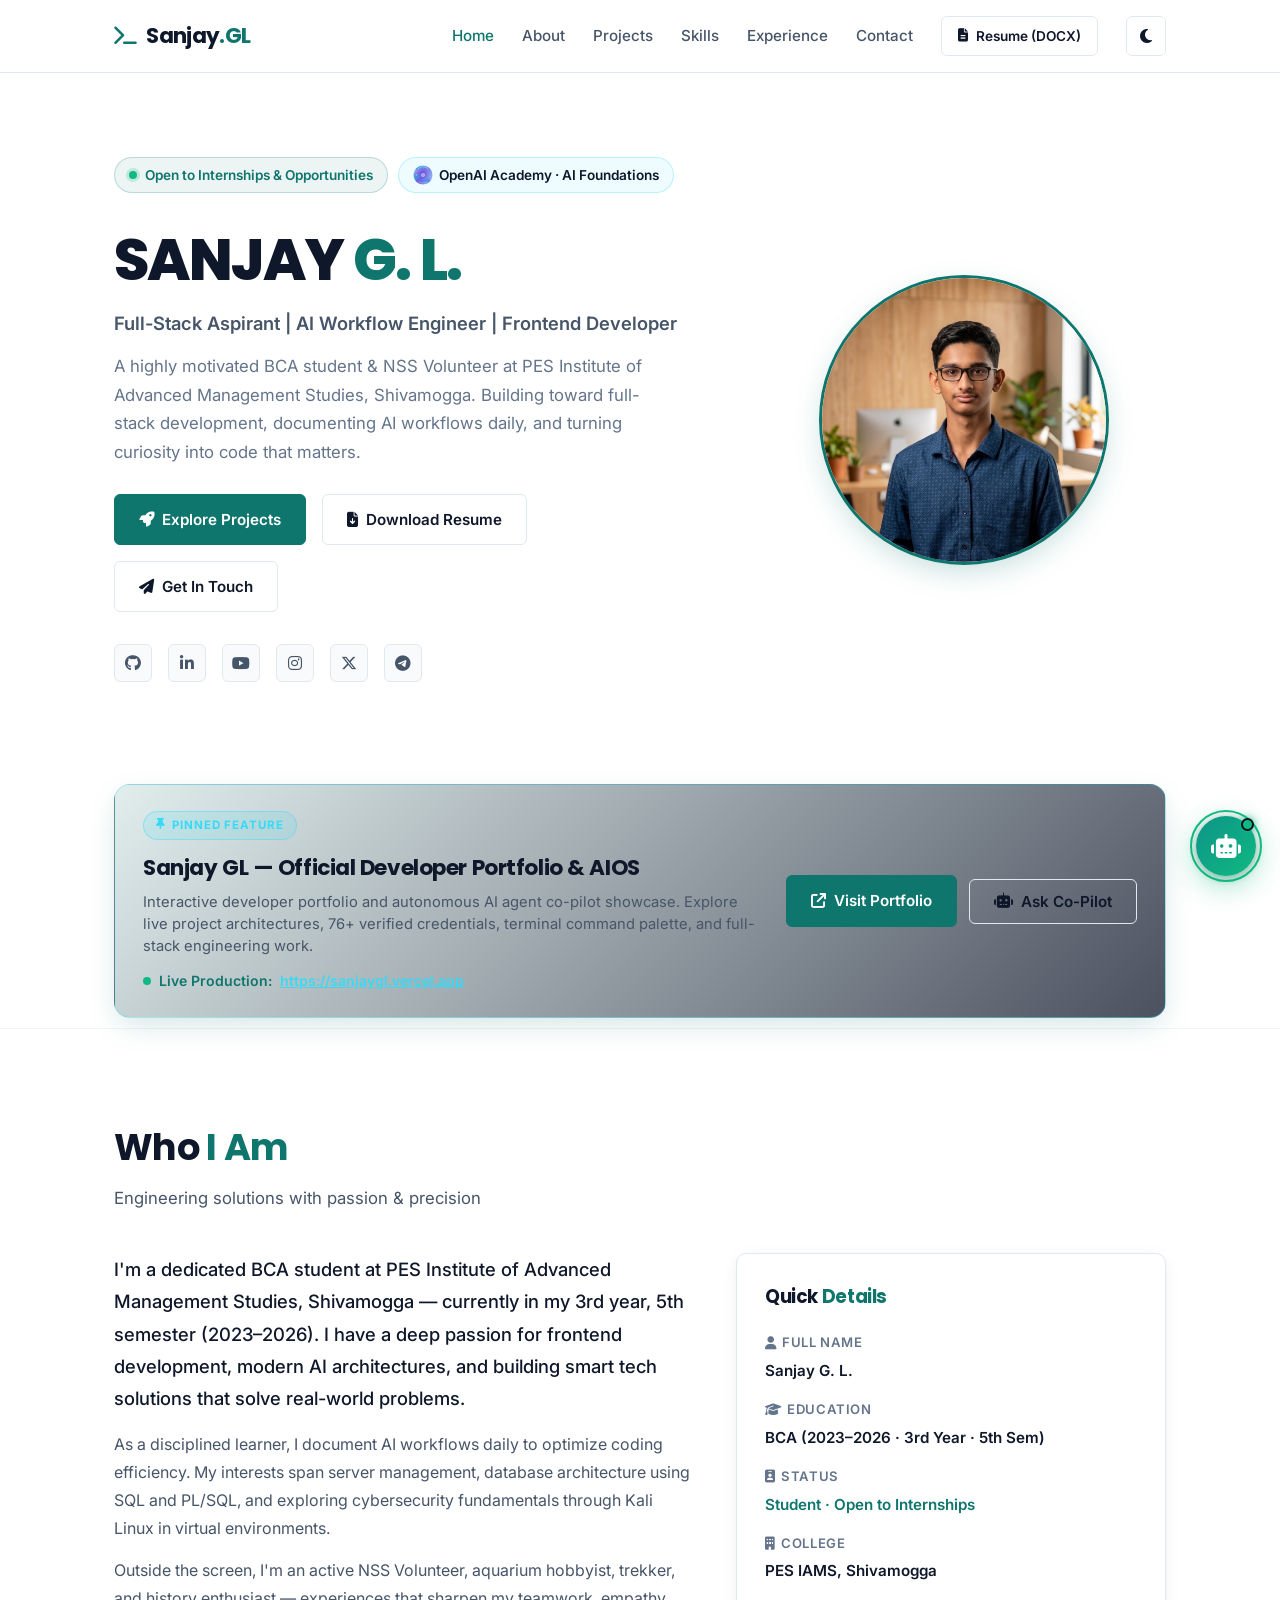
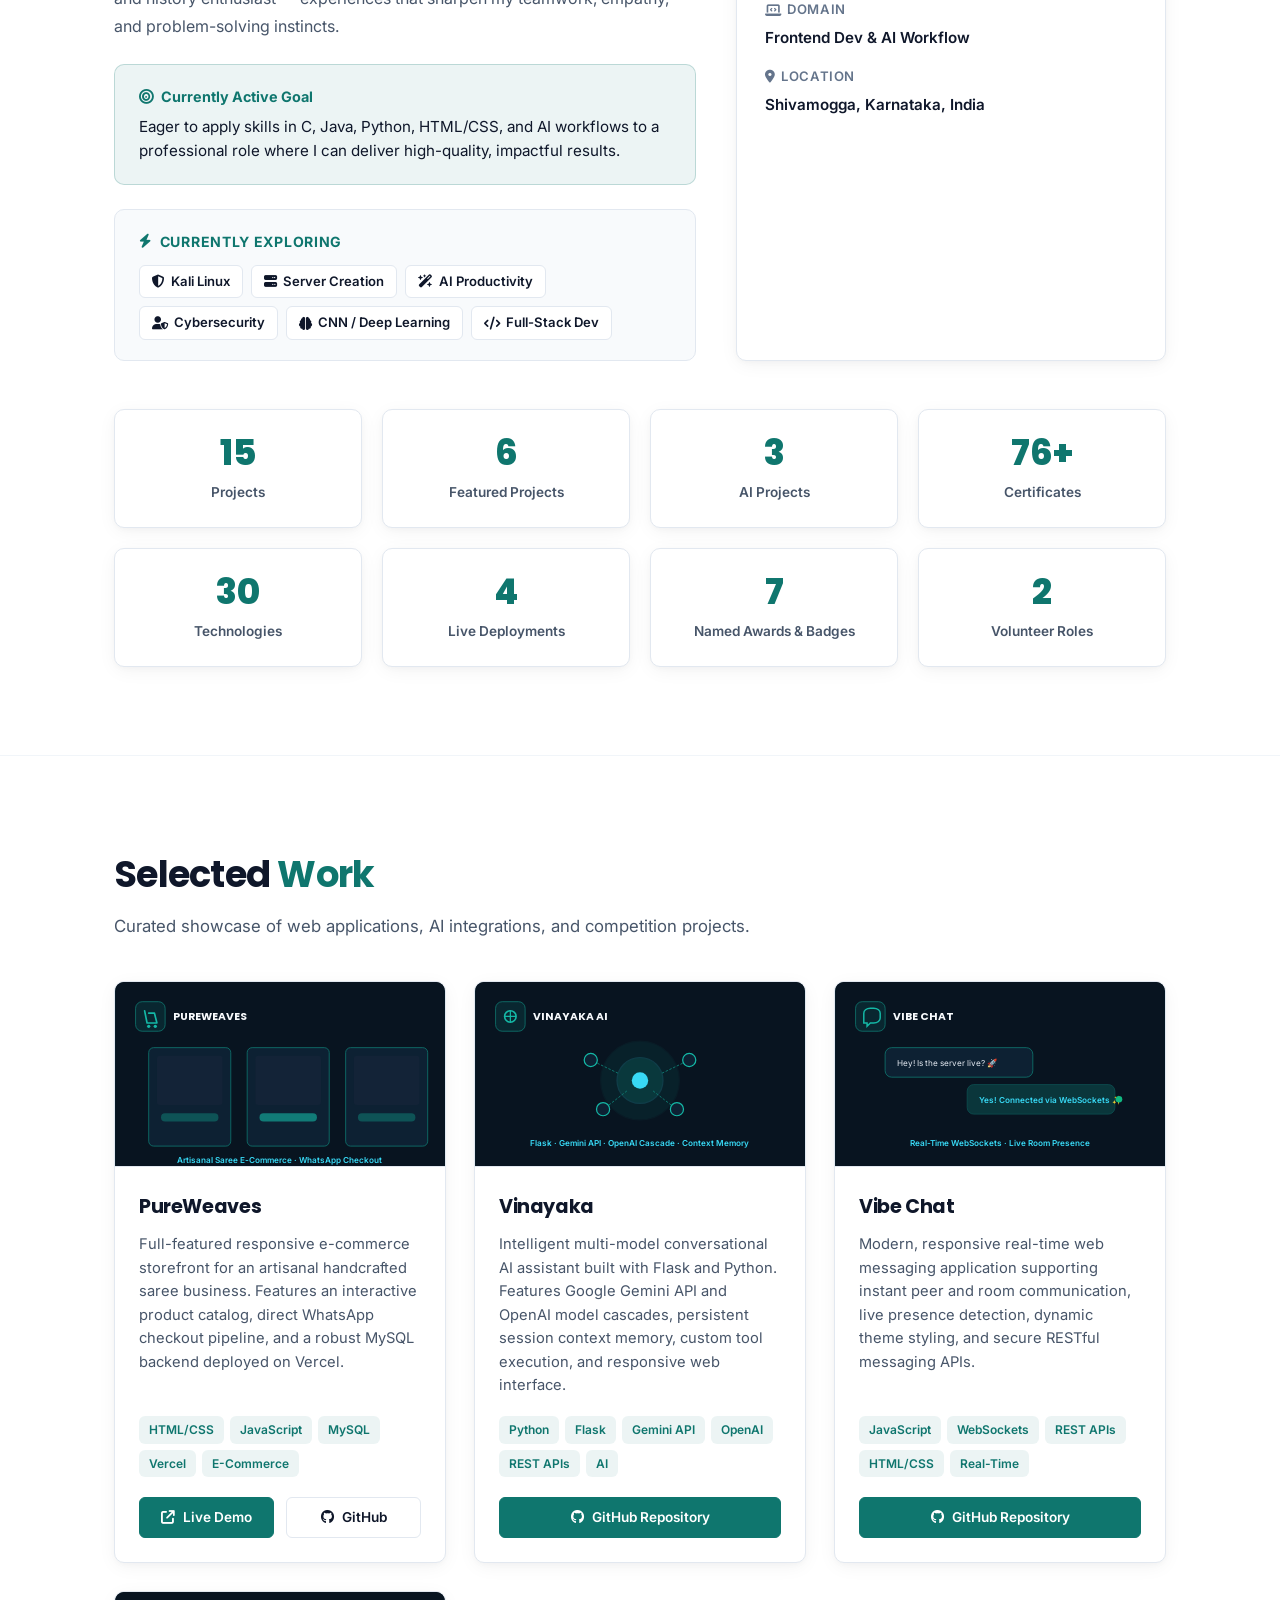
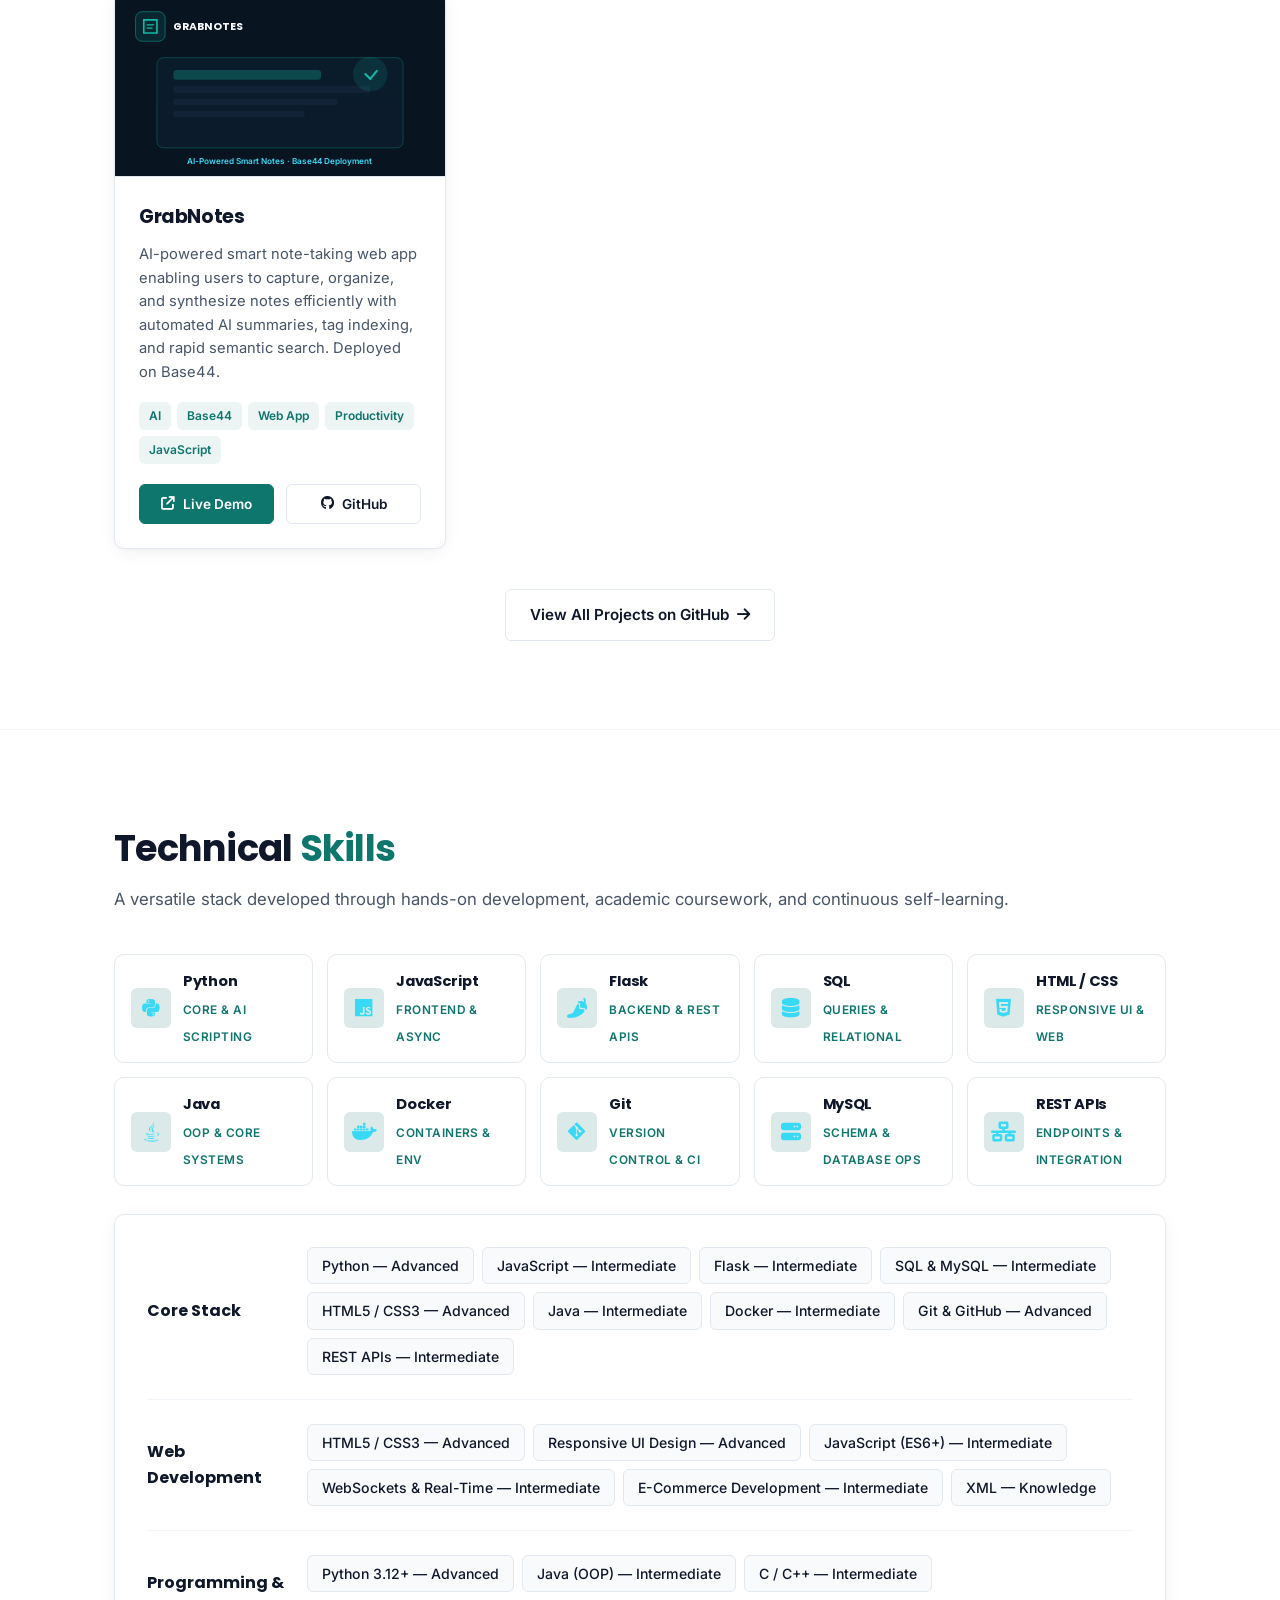
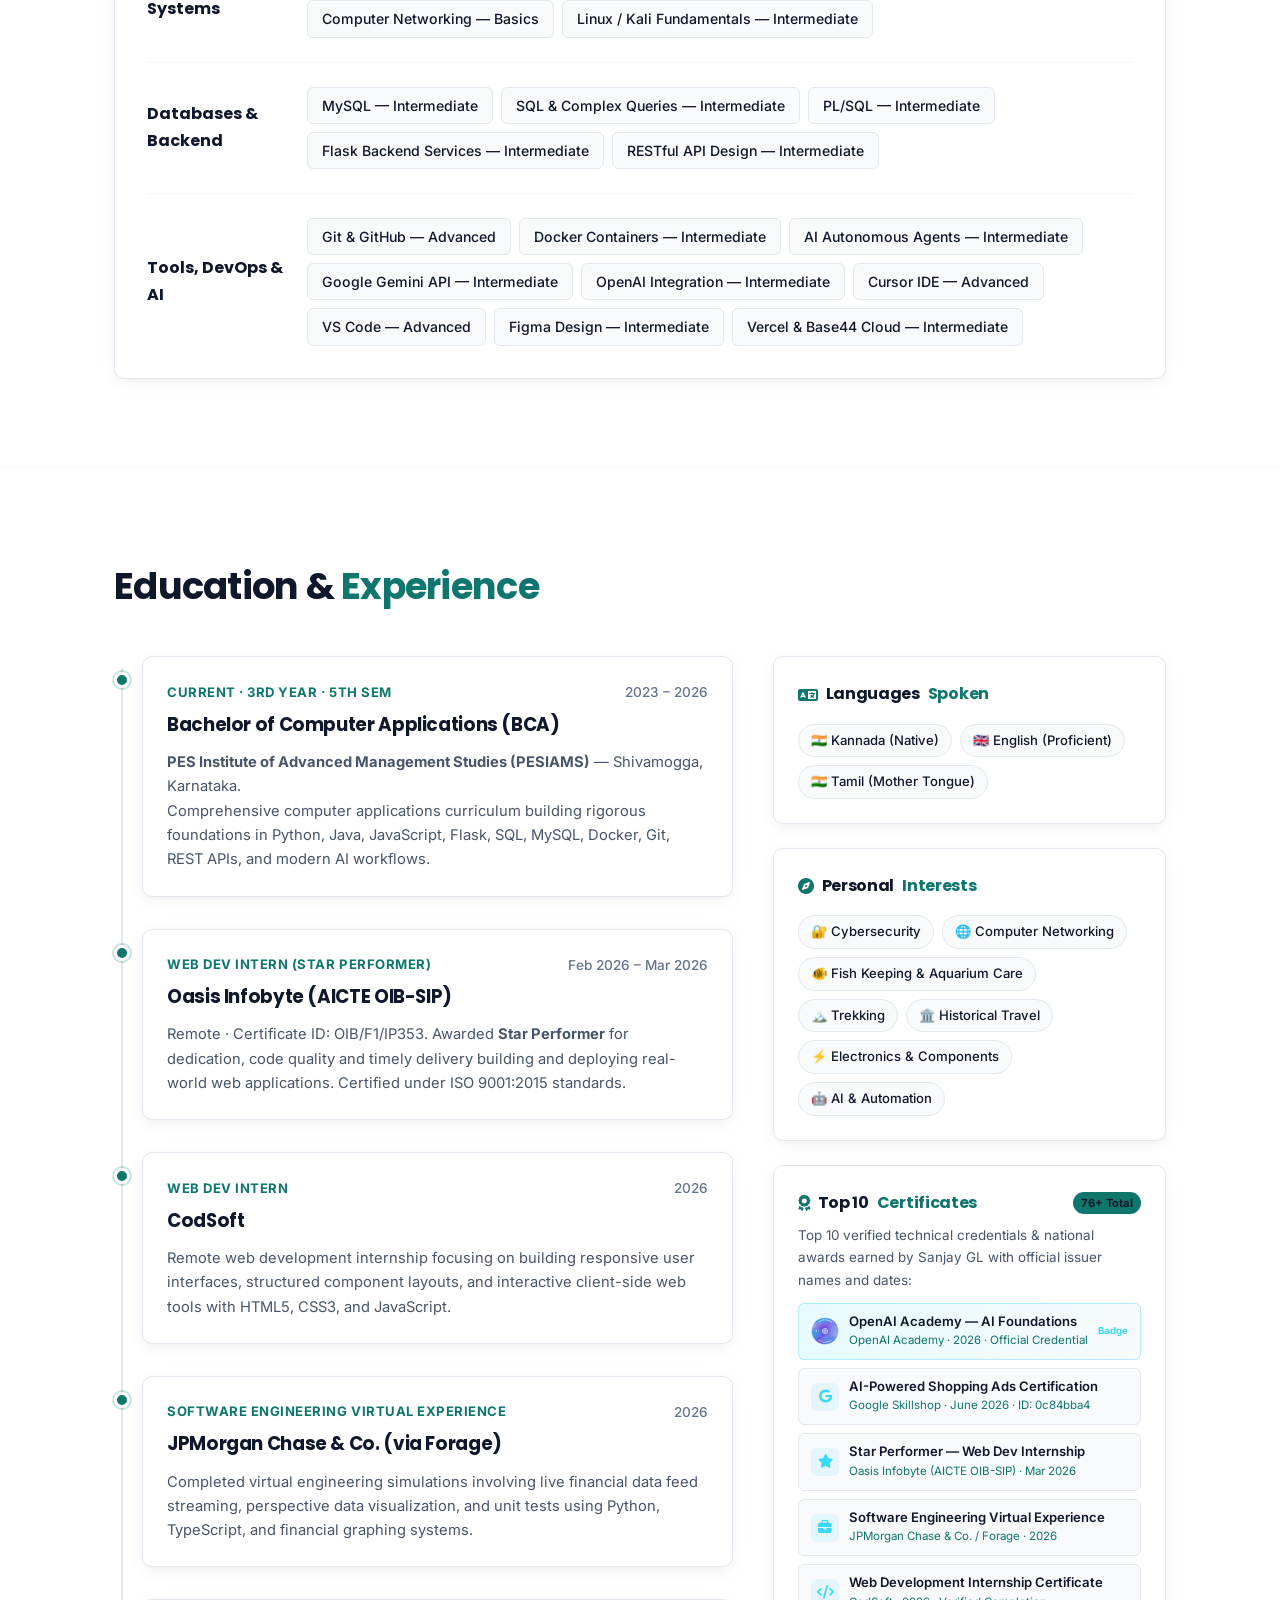
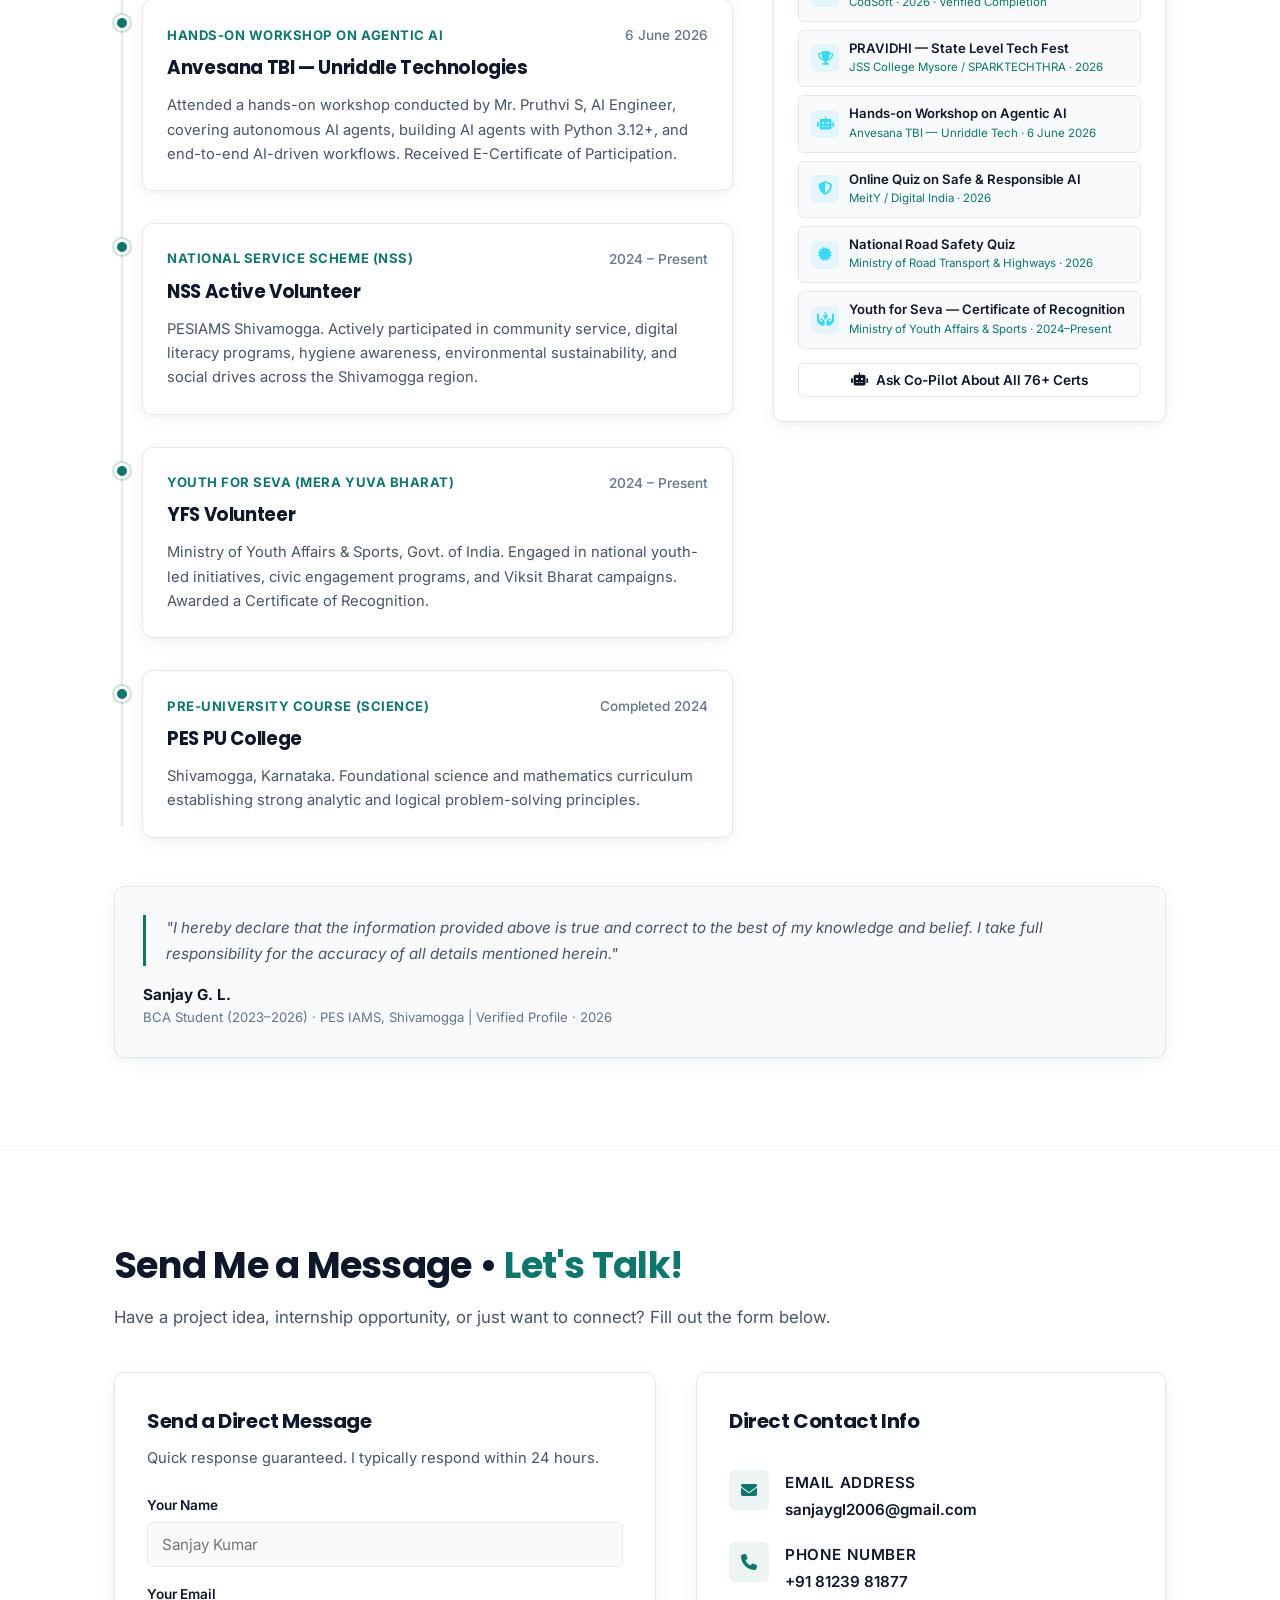
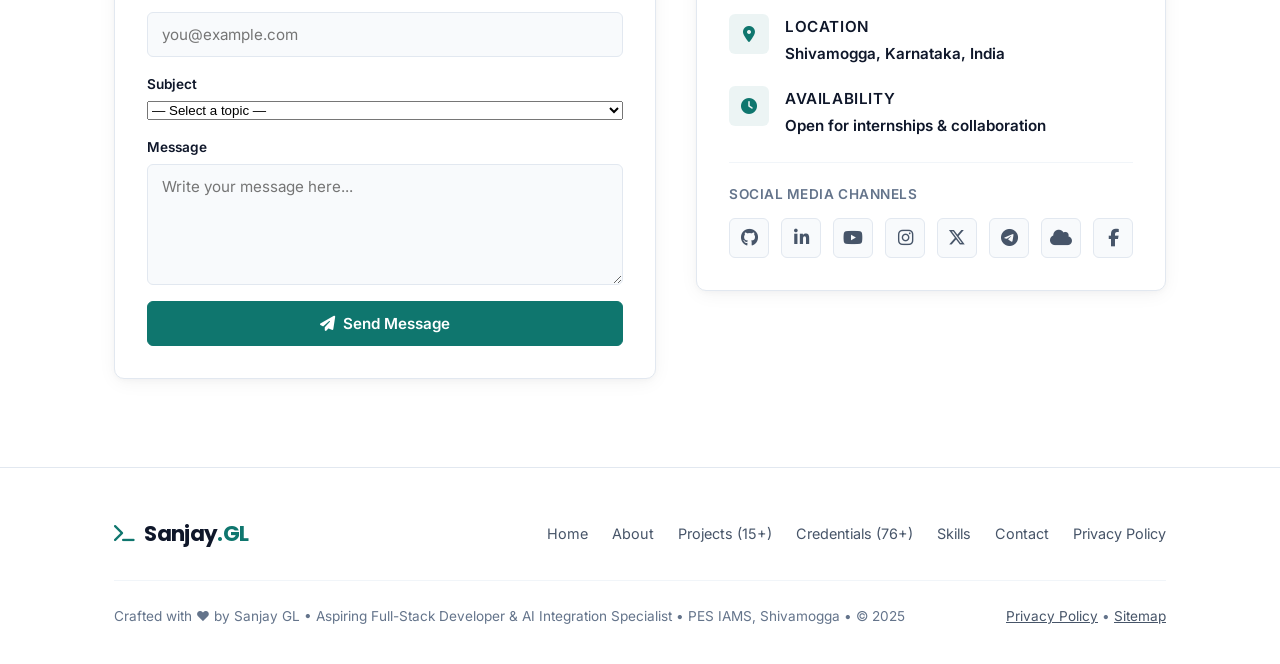
==== commit c5120502: "docs & feat: update README, verified credentials, OpenAI Academy badge, and portfolio UI" ====
--- a/index.html
+++ b/index.html
@@ -1,10 +1,12 @@
 <!DOCTYPE html>
 <html lang="en">
+
 <head>
   <meta charset="UTF-8">
   <meta name="viewport" content="width=device-width, initial-scale=1.0">
-  <title>Sanjay G. L. — AI, ML &amp; Python Developer | Full-Stack Developer | BCA Student</title>
-  <meta name="description" content="Portfolio of Sanjay G. L., BCA student at PES IAMS Shivamogga, Karnataka. Hands-on experience building ML, computer vision pipelines, Python (Flask, FastAPI), React, and secure web applications.">
+  <title>Sanjay G. L. — Full-Stack Aspirant | AI Workflow Engineer | BCA Student</title>
+  <meta name="description"
+    content="Portfolio of Sanjay G. L., BCA student at PES IAMS Shivamogga, Karnataka. Passionate about frontend development, AI workflows, and building smart tech solutions.">
   <meta name="author" content="Sanjay G. L.">
 
   <!-- Geographical Meta Tags (GEO SEO) -->
@@ -21,14 +23,16 @@
 
   <!-- Open Graph & Twitter Cards -->
   <meta property="og:type" content="website">
-  <meta property="og:title" content="Sanjay G. L. — AI, ML &amp; Python Developer | Full-Stack Developer">
-  <meta property="og:description" content="BCA Student at PES IAMS Shivamogga. Building machine learning models, computer vision pipelines, and full-stack web applications.">
+  <meta property="og:title" content="Sanjay G. L. — Full-Stack Aspirant | AI Workflow Engineer">
+  <meta property="og:description"
+    content="BCA Student at PES IAMS Shivamogga. Building toward full-stack development, documenting AI workflows daily, and turning curiosity into code that matters.">
   <meta property="og:image" content="https://sanjaygl.vercel.app/assets/profile.png">
   <meta property="og:url" content="https://sanjaygl.vercel.app/">
   <meta name="twitter:card" content="summary_large_image">
-  <meta name="twitter:title" content="Sanjay G. L. — AI, ML &amp; Python Developer | Full-Stack Developer">
-  <meta name="twitter:description" content="BCA Student at PES IAMS Shivamogga. Building machine learning models, computer vision pipelines, and full-stack web applications.">
-  <meta name="twitter:image" content="https://sanjaygl.vercel.app/assets/profile.png">
+  <meta name="twitter:title" content="Sanjay G. L. — Full-Stack Aspirant | AI Workflow Engineer">
+  <meta name="twitter:description"
+    content="BCA Student at PES IAMS Shivamogga. Building toward full-stack development, documenting AI workflows daily, and turning curiosity into code that matters.">
+  <meta name="twitter:image" content="https://sanjaygl2006.vercel.app/assets/profile.png">
 
   <!-- Resource Preconnects -->
   <link rel="preconnect" href="https://cdnjs.cloudflare.com" crossorigin>
@@ -37,22 +41,22 @@
 
   <!-- Font Awesome Icons -->
   <link rel="stylesheet" href="https://cdnjs.cloudflare.com/ajax/libs/font-awesome/6.5.1/css/all.min.css">
-  
+
   <!-- Modern Clean Redesign CSS -->
-  <link rel="stylesheet" href="css/clean-redesign.css?v=2.5.2">
+  <link rel="stylesheet" href="css/clean-redesign.css?v=2.6.0">
 
   <!-- Schema.org JSON-LD -->
   <script type="application/ld+json">
   {
     "@context": "https://schema.org",
     "@type": "Person",
-    "@id": "https://sanjaygl.vercel.app/#person",
+    "@id": "https://sanjaygl2006.vercel.app/#person",
     "name": "Sanjay G. L.",
     "alternateName": ["Sanjay G L", "Sanjay GL", "Sanju"],
-    "url": "https://sanjaygl.vercel.app/",
-    "image": "https://sanjaygl.vercel.app/assets/profile.png",
-    "jobTitle": "AI, ML & Python Developer | Full-Stack Developer | BCA Student",
-    "description": "BCA Student (3rd Year, 5th Semester) at PES IAMS Shivamogga, Karnataka, India. Intern at Milano Infotech, Oasis Infobyte Star Performer, NSS & YFS Volunteer.",
+    "url": "https://sanjaygl2006.vercel.app/",
+    "image": "https://sanjaygl2006.vercel.app/assets/profile.png",
+    "jobTitle": "Full-Stack Aspirant | AI Workflow Engineer | BCA Student",
+    "description": "BCA Student (3rd Year, 5th Semester) at PES IAMS Shivamogga, Karnataka, India. Oasis Infobyte Star Performer, NSS & YFS Volunteer. Building toward full-stack development and documenting AI workflows daily.",
     "email": "mailto:sanjaygl2006@gmail.com",
     "telephone": "+918123981877",
     "alumniOf": {
@@ -72,18 +76,22 @@
       "addressCountry": "India"
     },
     "knowsAbout": [
-      "Python", "React", "TypeScript", "FastAPI", "Flask",
-      "Machine Learning", "Artificial Intelligence", "SQL", "MySQL", "PL/SQL", "Cybersecurity"
+      "HTML5", "CSS3", "JavaScript", "C", "C++", "Java", "Python",
+      "SQL", "PL/SQL", "MySQL", "Git", "GitHub", "AI Productivity Tools",
+      "Cybersecurity", "Kali Linux", "Google AI Studio", "Agentic AI"
     ],
     "sameAs": [
       "https://github.com/SanjayGL-8123",
-      "https://www.linkedin.com/in/sanjaygl3006/",
-      "https://www.youtube.com/@spvm3techsolution",
-      "https://www.instagram.com/me__sanjaygl8123"
+      "https://www.linkedin.com/in/sanjay-gl-b86631336/",
+      "https://www.youtube.com/@code_catalyst_collective",
+      "https://www.instagram.com/me__sanjaygl8123",
+      "https://x.com/SanjayGL8123456",
+      "https://t.me/Sanjaygl30"
     ]
   }
   </script>
 </head>
+
 <body>
   <!-- Accessible Skip Link: Hidden visually until focused via keyboard -->
   <a href="#main-content" class="skip-link">Skip to main content</a>
@@ -103,15 +111,17 @@
         <a href="#skills" class="nav-link">Skills</a>
         <a href="#experience" class="nav-link">Experience</a>
         <a href="#contact" class="nav-link">Contact</a>
-        <a href="assets/Sanjay_GL_Resume.pdf" target="_blank" rel="noopener noreferrer" class="btn btn-outline btn-sm nav-resume-btn" download="Sanjay_GL_Resume.pdf">
-          <i class="fa-solid fa-file-pdf"></i> Resume (PDF)
+        <a href="assets/Sanjay_GL_Resume.docx" target="_blank" rel="noopener noreferrer"
+          class="btn btn-outline btn-sm nav-resume-btn" download="Sanjay_GL_Resume.docx">
+          <i class="fa-solid fa-file-lines"></i> Resume (DOCX)
         </a>
         <button class="theme-toggle-btn" id="themeToggleBtn" aria-label="Toggle Theme">
           <i class="fa-solid fa-moon"></i>
         </button>
       </nav>
 
-      <button class="mobile-toggle" id="mobileMenuBtn" aria-label="Toggle Navigation Menu" aria-expanded="false" aria-controls="navLinks">
+      <button class="mobile-toggle" id="mobileMenuBtn" aria-label="Toggle Navigation Menu" aria-expanded="false"
+        aria-controls="navLinks">
         <span></span>
         <span></span>
         <span></span>
@@ -126,9 +136,18 @@
         <div class="hero-grid">
           <!-- Left Column: Content -->
           <div class="hero-content fade-in-on-scroll">
-            <div class="hero-badge">
-              <span class="green-dot"></span>
-              <span>Open to Internships & Opportunities</span>
+            <div style="display:flex;gap:10px;align-items:center;flex-wrap:wrap;margin-bottom:14px;">
+              <div class="hero-badge">
+                <span class="green-dot"></span>
+                <span>Open to Internships &amp; Opportunities</span>
+              </div>
+              <a href="#experience" class="hero-badge"
+                style="background:rgba(56,217,245,0.08);border-color:rgba(56,217,245,0.3);color:var(--text-main);text-decoration:none;display:inline-flex;align-items:center;gap:6px;"
+                title="View Verified OpenAI Academy Badge">
+                <img src="assets/openai-academy-badge.png" alt="OpenAI Academy"
+                  style="width:20px;height:20px;border-radius:50%;object-fit:contain;">
+                <span>OpenAI Academy · AI Foundations</span>
+              </a>
             </div>
 
             <h1 class="hero-title">
@@ -136,22 +155,25 @@
             </h1>
 
             <p class="hero-role">
-              AI, ML &amp; Python Developer | Full-Stack Developer | BCA Student
+              Full-Stack Aspirant | AI Workflow Engineer | Frontend Developer
             </p>
 
             <p class="hero-summary">
-              BCA student from Shivamogga, Karnataka, building scalable, secure, and user-friendly web applications — and exploring where React, Artificial Intelligence, and Cybersecurity converge.
+              A highly motivated BCA student & NSS Volunteer at PES Institute of Advanced Management Studies,
+              Shivamogga. Building toward full-stack development, documenting AI workflows daily, and turning curiosity
+              into code that matters.
             </p>
 
             <div class="hero-cta-group">
               <a href="#projects" class="btn btn-primary">
                 <i class="fa-solid fa-rocket"></i> Explore Projects
               </a>
-              <a href="assets/Sanjay_GL_Resume.pdf" target="_blank" rel="noopener noreferrer" class="btn btn-outline" download="Sanjay_GL_Resume.pdf">
+              <a href="assets/Sanjay_GL_Resume.docx" target="_blank" rel="noopener noreferrer" class="btn btn-outline"
+                download="Sanjay_GL_Resume.docx">
                 <i class="fa-solid fa-file-arrow-down"></i> Download Resume
               </a>
               <a href="#contact" class="btn btn-outline">
-                <i class="fa-solid fa-paper-plane"></i> Hire Me
+                <i class="fa-solid fa-paper-plane"></i> Get In Touch
               </a>
             </div>
 
@@ -159,14 +181,24 @@
               <a href="https://github.com/SanjayGL-8123" target="_blank" rel="noopener noreferrer" aria-label="GitHub">
                 <i class="fa-brands fa-github"></i>
               </a>
-              <a href="https://www.linkedin.com/in/sanjaygl3006/" target="_blank" rel="noopener noreferrer" aria-label="LinkedIn">
+              <a href="https://www.linkedin.com/in/sanjay-gl-b86631336/" target="_blank" rel="noopener noreferrer"
+                aria-label="LinkedIn">
                 <i class="fa-brands fa-linkedin-in"></i>
               </a>
-              <a href="https://www.youtube.com/@spvm3techsolution" target="_blank" rel="noopener noreferrer" aria-label="YouTube">
+              <a href="https://www.youtube.com/@code_catalyst_collective" target="_blank" rel="noopener noreferrer"
+                aria-label="YouTube">
                 <i class="fa-brands fa-youtube"></i>
               </a>
-              <a href="https://www.instagram.com/me__sanjaygl8123" target="_blank" rel="noopener noreferrer" aria-label="Instagram">
+              <a href="https://www.instagram.com/me__sanjaygl8123" target="_blank" rel="noopener noreferrer"
+                aria-label="Instagram">
                 <i class="fa-brands fa-instagram"></i>
+              </a>
+              <a href="https://x.com/SanjayGL8123456" target="_blank" rel="noopener noreferrer"
+                aria-label="Twitter / X">
+                <i class="fa-brands fa-x-twitter"></i>
+              </a>
+              <a href="https://t.me/Sanjaygl30" target="_blank" rel="noopener noreferrer" aria-label="Telegram">
+                <i class="fa-brands fa-telegram"></i>
               </a>
             </div>
           </div>
@@ -176,6 +208,38 @@
             <div class="profile-photo-circle">
               <img src="assets/profile.png" alt="Sanjay G. L. Profile Photo" width="340" height="340">
             </div>
+          </div>
+        </div>
+      </div>
+    </section>
+
+    <!-- ===================== 2.5 FEATURED PINNED SECTION ===================== -->
+    <section class="featured-pinned-section" id="featured">
+      <div class="clean-container">
+        <div class="featured-pinned-card fade-in-on-scroll">
+          <div style="flex:1;min-width:280px;">
+            <div class="featured-pin-badge">
+              <i class="fa-solid fa-thumbtack"></i> Pinned Feature
+            </div>
+            <h3 class="featured-card-title">
+              Sanjay GL — Official Developer Portfolio &amp; AIOS
+            </h3>
+            <p class="featured-card-desc">
+              Interactive developer portfolio and autonomous AI agent co-pilot showcase. Explore live project architectures, 76+ verified credentials, terminal command palette, and full-stack engineering work.
+            </p>
+            <div style="display:flex;align-items:center;gap:8px;margin-top:12px;font-size:0.88rem;color:var(--teal-primary);">
+              <span class="featured-pulse-dot"></span>
+              <span style="font-weight:600;">Live Production:</span>
+              <a href="https://sanjaygl.vercel.app" target="_blank" rel="noopener noreferrer" style="color:#38d9f5;text-decoration:underline;word-break:break-all;font-weight:600;">https://sanjaygl.vercel.app</a>
+            </div>
+          </div>
+          <div class="featured-card-actions">
+            <a href="https://sanjaygl.vercel.app" target="_blank" rel="noopener noreferrer" class="btn btn-primary">
+              <i class="fa-solid fa-arrow-up-right-from-square"></i> Visit Portfolio
+            </a>
+            <button type="button" class="btn btn-outline" onclick="if(window.toggleAgentChat) window.toggleAgentChat(true);">
+              <i class="fa-solid fa-robot"></i> Ask Co-Pilot
+            </button>
           </div>
         </div>
       </div>
@@ -186,27 +250,34 @@
       <div class="clean-container">
         <div class="section-header fade-in-on-scroll">
           <h2 class="section-title">Who <span class="teal-accent">I Am</span></h2>
-          <p style="color:var(--text-muted);font-size:1.05rem;margin-top:8px">Engineering solutions with passion & precision</p>
+          <p style="color:var(--text-muted);font-size:1.05rem;margin-top:8px">Engineering solutions with passion &
+            precision</p>
         </div>
 
         <div class="about-grid">
           <!-- Biography Text -->
           <div class="about-text-col fade-in-on-scroll">
             <p class="about-lead">
-              I'm a dedicated BCA student at PES Institute of Advanced Management Studies, Shivamogga — currently in my 3rd year, 5th semester. I have a deep passion for frontend development, modern AI architectures, and building smart tech solutions that solve real-world problems.
+              I'm a dedicated BCA student at PES Institute of Advanced Management Studies, Shivamogga — currently in my
+              3rd year, 5th semester (2023–2026). I have a deep passion for frontend development, modern AI architectures, and
+              building smart tech solutions that solve real-world problems.
             </p>
             <p class="about-desc">
-              As a disciplined learner, I document AI workflows daily to optimize coding efficiency. My interests span server management, database architecture using SQL and PL/SQL, and exploring cybersecurity fundamentals through Kali Linux in virtual environments.
+              As a disciplined learner, I document AI workflows daily to optimize coding efficiency. My interests span
+              server management, database architecture using SQL and PL/SQL, and exploring cybersecurity fundamentals
+              through Kali Linux in virtual environments.
             </p>
             <p class="about-desc" style="margin-top:14px">
-              Outside the screen, I'm an active NSS Volunteer, aquarium hobbyist, trekker, and history enthusiast — experiences that sharpen my teamwork, empathy, and problem-solving instincts.
+              Outside the screen, I'm an active NSS Volunteer, aquarium hobbyist, trekker, and history enthusiast —
+              experiences that sharpen my teamwork, empathy, and problem-solving instincts.
             </p>
 
             <!-- Currently Active Goal Banner -->
             <div class="goal-banner">
               <div class="goal-title"><i class="fa-solid fa-bullseye"></i> Currently Active Goal</div>
               <p class="goal-text">
-                Eager to apply skills in C, Java, Python, HTML/CSS, and AI workflows to a professional role where I can deliver high-quality, impactful results.
+                Eager to apply skills in C, Java, Python, HTML/CSS, and AI workflows to a professional role where I can
+                deliver high-quality, impactful results.
               </p>
             </div>
 
@@ -234,19 +305,19 @@
               </li>
               <li>
                 <span class="detail-label"><i class="fa-solid fa-graduation-cap"></i> Education</span>
-                <span class="detail-val">BCA (3rd Year · 5th Semester)</span>
+                <span class="detail-val">BCA (2023–2026 · 3rd Year · 5th Sem)</span>
               </li>
               <li>
                 <span class="detail-label"><i class="fa-solid fa-id-badge"></i> Status</span>
                 <span class="detail-val status-open">Student · Open to Internships</span>
               </li>
               <li>
-                <span class="detail-label"><i class="fa-solid fa-briefcase"></i> Internship</span>
-                <span class="detail-val">Milano Infotech (Offline · Shivamogga)</span>
+                <span class="detail-label"><i class="fa-solid fa-building"></i> College</span>
+                <span class="detail-val">PES IAMS, Shivamogga</span>
               </li>
               <li>
                 <span class="detail-label"><i class="fa-solid fa-laptop-code"></i> Domain</span>
-                <span class="detail-val">AI, ML, Python Dev & Full Stack</span>
+                <span class="detail-val">Frontend Dev & AI Workflow</span>
               </li>
               <li>
                 <span class="detail-label"><i class="fa-solid fa-location-dot"></i> Location</span>
@@ -259,11 +330,11 @@
         <!-- Verified Statistics Grid -->
         <div class="stats-grid fade-in-on-scroll">
           <div class="stat-card clean-card">
-            <div class="stat-number" data-count="28">28+</div>
+            <div class="stat-number" data-count="15">15+</div>
             <div class="stat-label">Projects</div>
           </div>
           <div class="stat-card clean-card">
-            <div class="stat-number" data-count="20">20</div>
+            <div class="stat-number" data-count="6">6</div>
             <div class="stat-label">Featured Projects</div>
           </div>
           <div class="stat-card clean-card">
@@ -271,24 +342,24 @@
             <div class="stat-label">AI Projects</div>
           </div>
           <div class="stat-card clean-card">
-            <div class="stat-number" data-count="87">87+</div>
+            <div class="stat-number" data-count="76">76+</div>
             <div class="stat-label">Certificates</div>
           </div>
           <div class="stat-card clean-card">
-            <div class="stat-number" data-count="60">60+</div>
+            <div class="stat-number" data-count="30">30+</div>
             <div class="stat-label">Technologies</div>
           </div>
           <div class="stat-card clean-card">
-            <div class="stat-number" data-count="8">8+</div>
+            <div class="stat-number" data-count="4">4+</div>
             <div class="stat-label">Live Deployments</div>
           </div>
           <div class="stat-card clean-card">
-            <div class="stat-number" data-count="28">28+</div>
-            <div class="stat-label">ML Projects</div>
+            <div class="stat-number" data-count="7">7</div>
+            <div class="stat-label">Named Awards &amp; Badges</div>
           </div>
           <div class="stat-card clean-card">
             <div class="stat-number" data-count="2">2+</div>
-            <div class="stat-label">AI Assistants</div>
+            <div class="stat-label">Volunteer Roles</div>
           </div>
         </div>
       </div>
@@ -299,238 +370,365 @@
       <div class="clean-container">
         <div class="section-header fade-in-on-scroll">
           <h2 class="section-title">Selected <span class="teal-accent">Work</span></h2>
-          <p style="color:var(--text-muted);font-size:1.05rem;margin-top:8px">Curated showcase of intelligent systems, machine learning models, and full stack web apps.</p>
+          <p style="color:var(--text-muted);font-size:1.05rem;margin-top:8px">Curated showcase of web applications, AI
+            integrations, and competition projects.</p>
         </div>
 
         <div class="projects-grid">
-          <!-- Card 1: CRQ Optimize -->
+          <!-- Card 1: PureWeaves E-Commerce -->
           <article class="project-card clean-card fade-in-on-scroll">
             <div class="project-img-wrap" style="background: linear-gradient(135deg, #091e2b 0%, #061520 100%);">
-              <svg viewBox="0 0 400 225" fill="none" xmlns="http://www.w3.org/2000/svg" style="width:100%;height:100%;display:block;">
+              <svg viewBox="0 0 400 225" fill="none" xmlns="http://www.w3.org/2000/svg"
+                style="width:100%;height:100%;display:block;">
                 <rect width="400" height="225" fill="#081420" />
-                <path d="M 0 180 Q 100 175 160 120 T 260 60 T 400 30" stroke="#0F766E" stroke-width="3" fill="none" opacity="0.8" />
-                <path d="M 0 180 Q 100 175 160 120 T 260 60 T 400 30 L 400 225 L 0 225 Z" fill="url(#tealGlow)" opacity="0.15" />
-                <circle cx="260" cy="60" r="5" fill="#14B8A6" />
-                <line x1="260" y1="60" x2="260" y2="200" stroke="#0F766E" stroke-dasharray="4 4" opacity="0.5" />
-                <text x="270" y="55" fill="#14B8A6" font-family="'Inter', sans-serif" font-size="11" font-weight="600">95th Percentile: $28.4M</text>
                 <rect x="24" y="24" width="36" height="36" rx="8" fill="rgba(15, 118, 110, 0.2)" stroke="#0F766E" />
-                <path d="M42 34 L42 48 M35 41 L49 41" stroke="#14B8A6" stroke-width="2" stroke-linecap="round"/>
-                <text x="70" y="46" fill="#F8FAFC" font-family="'Poppins', sans-serif" font-size="13" font-weight="700">CRQ SIMULATOR</text>
-                <defs>
-                  <linearGradient id="tealGlow" x1="0" y1="0" x2="0" y2="225" gradientUnits="userSpaceOnUse">
-                    <stop stop-color="#14B8A6"/>
-                    <stop offset="1" stop-color="#081420" stop-opacity="0"/>
-                  </linearGradient>
-                </defs>
+                <path d="M35 35 L38 50 L50 50 L47 38 L40 38" stroke="#14B8A6" stroke-width="2" fill="none"
+                  stroke-linecap="round" stroke-linejoin="round" />
+                <circle cx="40" cy="54" r="2" fill="#14B8A6" />
+                <circle cx="48" cy="54" r="2" fill="#14B8A6" />
+                <text x="70" y="46" fill="#F8FAFC" font-family="'Poppins', sans-serif" font-size="13"
+                  font-weight="700">PUREWEAVES</text>
+                <rect x="40" y="80" width="100" height="120" rx="6" fill="#0d2133" stroke="#0F766E" stroke-width="1" />
+                <rect x="160" y="80" width="100" height="120" rx="6" fill="#0d2133" stroke="#0F766E" stroke-width="1" />
+                <rect x="280" y="80" width="100" height="120" rx="6" fill="#0d2133" stroke="#0F766E" stroke-width="1" />
+                <rect x="50" y="90" width="80" height="60" rx="4" fill="#132337" />
+                <rect x="170" y="90" width="80" height="60" rx="4" fill="#132337" />
+                <rect x="290" y="90" width="80" height="60" rx="4" fill="#132337" />
+                <rect x="55" y="160" width="70" height="10" rx="5" fill="#0F766E" opacity="0.6" />
+                <rect x="175" y="160" width="70" height="10" rx="5" fill="#14B8A6" opacity="0.6" />
+                <rect x="295" y="160" width="70" height="10" rx="5" fill="#0F766E" opacity="0.6" />
+                <text x="200" y="220" text-anchor="middle" fill="#38D9F5" font-family="'Inter', sans-serif"
+                  font-size="10" font-weight="600">Artisanal Saree E-Commerce · WhatsApp Checkout</text>
               </svg>
             </div>
             <div class="project-body">
-              <h3 class="project-title">CRQ Optimize</h3>
+              <h3 class="project-title">PureWeaves</h3>
               <p class="project-result">
-                Probabilistic cyber risk quantification engine translating security telemetry into loss curves and optimizing defense portfolios under budget caps.
+                Full-featured responsive e-commerce storefront for an artisanal handcrafted saree business. Features an interactive product catalog, direct WhatsApp checkout pipeline, and a robust MySQL backend deployed on Vercel.
+              </p>
+              <div class="project-tags">
+                <span class="tech-tag">HTML/CSS</span>
+                <span class="tech-tag">JavaScript</span>
+                <span class="tech-tag">MySQL</span>
+                <span class="tech-tag">Vercel</span>
+                <span class="tech-tag">E-Commerce</span>
+              </div>
+              <div class="project-buttons">
+                <a href="https://pureweaves.vercel.app/" target="_blank" rel="noopener noreferrer"
+                  class="btn btn-primary btn-sm">
+                  <i class="fa-solid fa-arrow-up-right-from-square"></i> Live Demo
+                </a>
+                <a href="https://github.com/SanjayGL-8123" target="_blank" rel="noopener noreferrer"
+                  class="btn btn-outline btn-sm">
+                  <i class="fa-brands fa-github"></i> GitHub
+                </a>
+              </div>
+            </div>
+          </article>
+
+          <!-- Card 2: Vinayaka AI Assistant -->
+          <article class="project-card clean-card fade-in-on-scroll">
+            <div class="project-img-wrap" style="background: linear-gradient(135deg, #091e2b 0%, #061520 100%);">
+              <svg viewBox="0 0 400 225" fill="none" xmlns="http://www.w3.org/2000/svg"
+                style="width:100%;height:100%;display:block;">
+                <rect width="400" height="225" fill="#081420" />
+                <rect x="24" y="24" width="36" height="36" rx="8" fill="rgba(15, 118, 110, 0.2)" stroke="#0F766E" />
+                <circle cx="42" cy="42" r="7" stroke="#14B8A6" stroke-width="2" fill="none" />
+                <path d="M42 35 L42 49 M35 42 L49 42" stroke="#14B8A6" stroke-width="1.5" />
+                <text x="70" y="46" fill="#F8FAFC" font-family="'Poppins', sans-serif" font-size="13"
+                  font-weight="700">VINAYAKA AI</text>
+                <circle cx="200" cy="120" r="48" fill="#14B8A6" opacity="0.08" stroke="#0F766E" stroke-width="1.5" />
+                <circle cx="200" cy="120" r="28" fill="#14B8A6" opacity="0.15" stroke="#38D9F5" stroke-width="1.5" />
+                <circle cx="200" cy="120" r="10" fill="#38D9F5" />
+                <!-- Orbiting Nodes -->
+                <circle cx="140" cy="95" r="8" fill="#0d2133" stroke="#14B8A6" stroke-width="1.5" />
+                <circle cx="260" cy="95" r="8" fill="#0d2133" stroke="#14B8A6" stroke-width="1.5" />
+                <circle cx="155" cy="155" r="8" fill="#0d2133" stroke="#14B8A6" stroke-width="1.5" />
+                <circle cx="245" cy="155" r="8" fill="#0d2133" stroke="#14B8A6" stroke-width="1.5" />
+                <line x1="148" y1="99" x2="175" y2="112" stroke="#0F766E" stroke-width="1.2" stroke-dasharray="3 2" />
+                <line x1="252" y1="99" x2="225" y2="112" stroke="#0F766E" stroke-width="1.2" stroke-dasharray="3 2" />
+                <line x1="162" y1="150" x2="185" y2="132" stroke="#0F766E" stroke-width="1.2" stroke-dasharray="3 2" />
+                <line x1="238" y1="150" x2="215" y2="132" stroke="#0F766E" stroke-width="1.2" stroke-dasharray="3 2" />
+                <text x="200" y="200" text-anchor="middle" fill="#38D9F5" font-family="'Inter', sans-serif"
+                  font-size="10" font-weight="600">Flask · Gemini API · OpenAI Cascade · Context Memory</text>
+              </svg>
+            </div>
+            <div class="project-body">
+              <h3 class="project-title">Vinayaka</h3>
+              <p class="project-result">
+                Intelligent multi-model conversational AI assistant built with Flask and Python. Features Google Gemini API and OpenAI model cascades, persistent session context memory, custom tool execution, and responsive web interface.
               </p>
               <div class="project-tags">
                 <span class="tech-tag">Python</span>
-                <span class="tech-tag">FastAPI</span>
-                <span class="tech-tag">Monte Carlo</span>
-                <span class="tech-tag">Chart.js</span>
+                <span class="tech-tag">Flask</span>
+                <span class="tech-tag">Gemini API</span>
+                <span class="tech-tag">OpenAI</span>
+                <span class="tech-tag">REST APIs</span>
+                <span class="tech-tag">AI</span>
               </div>
               <div class="project-buttons">
-                <a href="https://github.com/SanjayGL-8123/crq-optimize" target="_blank" rel="noopener noreferrer" class="btn btn-primary btn-sm">
-                  <i class="fa-brands fa-github"></i> View Repository
+                <a href="https://github.com/SanjayGL-8123" target="_blank" rel="noopener noreferrer"
+                  class="btn btn-primary btn-sm">
+                  <i class="fa-brands fa-github"></i> GitHub Repository
                 </a>
               </div>
             </div>
           </article>
 
-          <!-- Card 2: DataGauge -->
+          <!-- Card 3: Vibe Chat -->
           <article class="project-card clean-card fade-in-on-scroll">
             <div class="project-img-wrap" style="background: linear-gradient(135deg, #091e2b 0%, #061520 100%);">
-              <svg viewBox="0 0 400 225" fill="none" xmlns="http://www.w3.org/2000/svg" style="width:100%;height:100%;display:block;">
+              <svg viewBox="0 0 400 225" fill="none" xmlns="http://www.w3.org/2000/svg"
+                style="width:100%;height:100%;display:block;">
                 <rect width="400" height="225" fill="#081420" />
                 <rect x="24" y="24" width="36" height="36" rx="8" fill="rgba(15, 118, 110, 0.2)" stroke="#0F766E" />
-                <path d="M33 42 L39 34 L45 38 L51 32" stroke="#14B8A6" stroke-width="2" stroke-linecap="round" stroke-linejoin="round"/>
-                <text x="70" y="46" fill="#F8FAFC" font-family="'Poppins', sans-serif" font-size="13" font-weight="700">DATAGAUGE PLATFORM</text>
-                <rect x="40" y="95" width="320" height="12" rx="6" fill="#132337"/>
-                <rect x="40" y="95" width="294" height="12" rx="6" fill="#0F766E"/>
-                <text x="40" y="85" fill="#94A3B8" font-family="'Inter', sans-serif" font-size="11">Quality Score: 0–100 Live</text>
-                <text x="325" y="85" fill="#14B8A6" font-family="'Inter', sans-serif" font-size="11" font-weight="700">98.2%</text>
-                <rect x="40" y="150" width="320" height="12" rx="6" fill="#132337"/>
-                <rect x="40" y="150" width="270" height="12" rx="6" fill="#14B8A6"/>
-                <text x="40" y="140" fill="#94A3B8" font-family="'Inter', sans-serif" font-size="11">Data Drift Stability</text>
-                <text x="325" y="140" fill="#14B8A6" font-family="'Inter', sans-serif" font-size="11" font-weight="700">92.0%</text>
+                <path d="M34 38 C34 35 37 32 42 32 L46 32 C51 32 54 35 54 38 L54 44 C54 47 51 50 46 50 L42 50 L38 54 L38 50 L34 50 Z" stroke="#14B8A6" stroke-width="1.8" fill="none" />
+                <text x="70" y="46" fill="#F8FAFC" font-family="'Poppins', sans-serif" font-size="13"
+                  font-weight="700">VIBE CHAT</text>
+                <!-- Chat Bubble Left -->
+                <rect x="60" y="80" width="180" height="36" rx="8" fill="#0d2133" stroke="#0F766E" stroke-width="1" />
+                <text x="75" y="102" fill="#E2E8F0" font-family="'Inter', sans-serif" font-size="10">Hey! Is the server live? 🚀</text>
+                <!-- Chat Bubble Right -->
+                <rect x="160" y="125" width="180" height="36" rx="8" fill="#0F766E" opacity="0.35" stroke="#14B8A6" stroke-width="1" />
+                <text x="175" y="147" fill="#38D9F5" font-family="'Inter', sans-serif" font-size="10" font-weight="600">Yes! Connected via WebSockets ✨</text>
+                <!-- Online Status Indicator -->
+                <circle cx="345" cy="143" r="4" fill="#10B981" />
+                <text x="200" y="200" text-anchor="middle" fill="#38D9F5" font-family="'Inter', sans-serif"
+                  font-size="10" font-weight="600">Real-Time WebSockets · Live Room Presence</text>
               </svg>
             </div>
             <div class="project-body">
-              <h3 class="project-title">DataGauge</h3>
+              <h3 class="project-title">Vibe Chat</h3>
               <p class="project-result">
-                FastAPI + React platform scoring uploaded CSV/Excel datasets 0–100, flagging anomalies, offering guided cleaning, and exporting reports.
+                Modern, responsive real-time web messaging application supporting instant peer and room communication, live presence detection, dynamic theme styling, and secure RESTful messaging APIs.
               </p>
               <div class="project-tags">
-                <span class="tech-tag">FastAPI</span>
-                <span class="tech-tag">React</span>
-                <span class="tech-tag">Pandas</span>
-                <span class="tech-tag">NumPy</span>
+                <span class="tech-tag">JavaScript</span>
+                <span class="tech-tag">WebSockets</span>
+                <span class="tech-tag">REST APIs</span>
+                <span class="tech-tag">HTML/CSS</span>
+                <span class="tech-tag">Real-Time</span>
               </div>
               <div class="project-buttons">
-                <a href="https://github.com/SanjayGL-8123/DataGauge-Dataset-Quality-Monitoring-System" target="_blank" rel="noopener noreferrer" class="btn btn-primary btn-sm">
-                  <i class="fa-solid fa-arrow-up-right-from-square"></i> Live
+                <a href="https://github.com/SanjayGL-8123" target="_blank" rel="noopener noreferrer"
+                  class="btn btn-primary btn-sm">
+                  <i class="fa-brands fa-github"></i> GitHub Repository
                 </a>
-                <a href="https://github.com/SanjayGL-8123/DataGauge-Dataset-Quality-Monitoring-System" target="_blank" rel="noopener noreferrer" class="btn btn-outline btn-sm">
+              </div>
+            </div>
+          </article>
+
+          <!-- Card 4: GrabNotes -->
+          <article class="project-card clean-card fade-in-on-scroll">
+            <div class="project-img-wrap" style="background: linear-gradient(135deg, #091e2b 0%, #061520 100%);">
+              <svg viewBox="0 0 400 225" fill="none" xmlns="http://www.w3.org/2000/svg"
+                style="width:100%;height:100%;display:block;">
+                <rect width="400" height="225" fill="#081420" />
+                <rect x="24" y="24" width="36" height="36" rx="8" fill="rgba(15, 118, 110, 0.2)" stroke="#0F766E" />
+                <path d="M34 34 L50 34 L50 50 L34 50 Z" stroke="#14B8A6" stroke-width="2" fill="none" />
+                <path d="M38 40 L46 40 M38 44 L44 44" stroke="#14B8A6" stroke-width="1.5" stroke-linecap="round" />
+                <text x="70" y="46" fill="#F8FAFC" font-family="'Poppins', sans-serif" font-size="13"
+                  font-weight="700">GRABNOTES</text>
+                <rect x="50" y="80" width="300" height="110" rx="8" fill="#0d2133" stroke="#0F766E" stroke-width="1"
+                  opacity="0.6" />
+                <rect x="70" y="95" width="180" height="12" rx="4" fill="#0F766E" opacity="0.5" />
+                <rect x="70" y="115" width="240" height="8" rx="3" fill="#132337" />
+                <rect x="70" y="130" width="200" height="8" rx="3" fill="#132337" />
+                <rect x="70" y="145" width="160" height="8" rx="3" fill="#132337" />
+                <circle cx="310" cy="100" r="20" fill="#14B8A6" opacity="0.15" stroke="#14B8A6" stroke-width="2" />
+                <path d="M304 100 L310 106 L318 96" stroke="#14B8A6" stroke-width="2.5" stroke-linecap="round"
+                  stroke-linejoin="round" fill="none" />
+                <text x="200" y="210" text-anchor="middle" fill="#38D9F5" font-family="'Inter', sans-serif"
+                  font-size="10" font-weight="600">AI-Powered Smart Notes · Base44 Deployment</text>
+              </svg>
+            </div>
+            <div class="project-body">
+              <h3 class="project-title">GrabNotes</h3>
+              <p class="project-result">
+                AI-powered smart note-taking web app enabling users to capture, organize, and synthesize notes efficiently with automated AI summaries, tag indexing, and rapid semantic search. Deployed on Base44.
+              </p>
+              <div class="project-tags">
+                <span class="tech-tag">AI</span>
+                <span class="tech-tag">Base44</span>
+                <span class="tech-tag">Web App</span>
+                <span class="tech-tag">Productivity</span>
+                <span class="tech-tag">JavaScript</span>
+              </div>
+              <div class="project-buttons">
+                <a href="https://grab-notes.base44.app/" target="_blank" rel="noopener noreferrer"
+                  class="btn btn-primary btn-sm">
+                  <i class="fa-solid fa-arrow-up-right-from-square"></i> Live Demo
+                </a>
+                <a href="https://github.com/SanjayGL-8123" target="_blank" rel="noopener noreferrer"
+                  class="btn btn-outline btn-sm">
                   <i class="fa-brands fa-github"></i> GitHub
                 </a>
               </div>
             </div>
           </article>
-
-          <!-- Card 3: DermAI -->
-          <article class="project-card clean-card fade-in-on-scroll">
-            <div class="project-img-wrap" style="background: linear-gradient(135deg, #091e2b 0%, #061520 100%);">
-              <svg viewBox="0 0 400 225" fill="none" xmlns="http://www.w3.org/2000/svg" style="width:100%;height:100%;display:block;">
-                <rect width="400" height="225" fill="#081420" />
-                <rect x="24" y="24" width="36" height="36" rx="8" fill="rgba(15, 118, 110, 0.2)" stroke="#0F766E" />
-                <circle cx="42" cy="42" r="8" stroke="#14B8A6" stroke-width="2"/>
-                <text x="70" y="46" fill="#F8FAFC" font-family="'Poppins', sans-serif" font-size="13" font-weight="700">DERMAI DIAGNOSTIC SCAN</text>
-                <rect x="135" y="70" width="130" height="110" rx="8" fill="#0d2133" stroke="#0F766E" stroke-dasharray="6 4"/>
-                <circle cx="200" cy="125" r="32" fill="#14B8A6" opacity="0.15" stroke="#14B8A6" stroke-width="2"/>
-                <path d="M 135 90 L 135 70 L 155 70" stroke="#14B8A6" stroke-width="3" fill="none"/>
-                <path d="M 265 90 L 265 70 L 245 70" stroke="#14B8A6" stroke-width="3" fill="none"/>
-                <path d="M 135 160 L 135 180 L 155 180" stroke="#14B8A6" stroke-width="3" fill="none"/>
-                <path d="M 265 160 L 265 180 L 245 180" stroke="#14B8A6" stroke-width="3" fill="none"/>
-                <text x="200" y="130" text-anchor="middle" fill="#FFFFFF" font-family="'Inter', sans-serif" font-size="12" font-weight="700">94.0% ACC</text>
-              </svg>
-            </div>
-            <div class="project-body">
-              <h3 class="project-title">DermAI</h3>
-              <p class="project-result">
-                Deep learning skin lesion analysis and dermatology diagnostic assistant achieving 94% accuracy with under 120ms inference latency.
-              </p>
-              <div class="project-tags">
-                <span class="tech-tag">TensorFlow</span>
-                <span class="tech-tag">Keras</span>
-                <span class="tech-tag">Python</span>
-                <span class="tech-tag">Flask</span>
-              </div>
-              <div class="project-buttons">
-                <a href="https://github.com/SanjayGL-8123" target="_blank" rel="noopener noreferrer" class="btn btn-primary btn-sm">
-                  <i class="fa-solid fa-arrow-up-right-from-square"></i> Live
-                </a>
-                <a href="https://github.com/SanjayGL-8123" target="_blank" rel="noopener noreferrer" class="btn btn-outline btn-sm">
-                  <i class="fa-brands fa-github"></i> GitHub
-                </a>
-              </div>
-            </div>
-          </article>
         </div>
 
         <div class="view-all-wrap fade-in-on-scroll">
-          <a href="/projects" class="btn btn-outline">
-            View All 29+ Projects <i class="fa-solid fa-arrow-right"></i>
+          <a href="https://github.com/SanjayGL-8123" target="_blank" rel="noopener noreferrer" class="btn btn-outline">
+            View All Projects on GitHub <i class="fa-solid fa-arrow-right"></i>
           </a>
         </div>
       </div>
     </section>
 
-    <!-- ===================== 5. SPVM 3 TECH SOLUTION ===================== -->
-    <section class="spvm-section">
-      <div class="clean-container">
-        <div class="spvm-banner clean-card fade-in-on-scroll">
-          <div class="spvm-info">
-            <span class="spvm-pill">Founder Initiative</span>
-            <h3 class="spvm-title">SPVM³ <span class="teal-accent">Tech Solution</span></h3>
-            <p class="spvm-desc">
-              App operations, technical education & coding tutorials founded by Sanjay G. L. Dedicated to full-stack web architectures, applied AI workflows, and software guides.
-            </p>
-          </div>
-          <div class="spvm-actions">
-            <a href="https://www.youtube.com/@spvm3techsolution" target="_blank" rel="noopener noreferrer" class="btn-spvm-yt">
-              <i class="fa-brands fa-youtube"></i> YouTube
-            </a>
-            <a href="https://www.instagram.com/me__sanjaygl8123" target="_blank" rel="noopener noreferrer" class="btn-spvm-ig">
-              <i class="fa-brands fa-instagram"></i> Instagram
-            </a>
-          </div>
-        </div>
-      </div>
-    </section>
-
-    <!-- ===================== 6. SKILLS SECTION ===================== -->
+
+    <!-- ===================== 5. SKILLS SECTION ===================== -->
     <section class="skills-section" id="skills">
       <div class="clean-container">
         <div class="section-header fade-in-on-scroll">
           <h2 class="section-title">Technical <span class="teal-accent">Skills</span></h2>
-          <p style="color:var(--text-muted);font-size:1.05rem;margin-top:8px">A versatile stack developed through hands-on development, academic coursework, and continuous self-learning.</p>
+          <p style="color:var(--text-muted);font-size:1.05rem;margin-top:8px">A versatile stack developed through
+            hands-on development, academic coursework, and continuous self-learning.</p>
+        </div>
+
+        <!-- Highlighted Core 10-Skills Grid -->
+        <div class="core-skills-grid fade-in-on-scroll">
+          <div class="core-skill-card">
+            <div class="core-skill-icon"><i class="fa-brands fa-python"></i></div>
+            <div class="core-skill-info">
+              <h4>Python</h4>
+              <span>Core &amp; AI Scripting</span>
+            </div>
+          </div>
+          <div class="core-skill-card">
+            <div class="core-skill-icon"><i class="fa-brands fa-js"></i></div>
+            <div class="core-skill-info">
+              <h4>JavaScript</h4>
+              <span>Frontend &amp; Async</span>
+            </div>
+          </div>
+          <div class="core-skill-card">
+            <div class="core-skill-icon"><i class="fa-solid fa-pepper-hot"></i></div>
+            <div class="core-skill-info">
+              <h4>Flask</h4>
+              <span>Backend &amp; REST APIs</span>
+            </div>
+          </div>
+          <div class="core-skill-card">
+            <div class="core-skill-icon"><i class="fa-solid fa-database"></i></div>
+            <div class="core-skill-info">
+              <h4>SQL</h4>
+              <span>Queries &amp; Relational</span>
+            </div>
+          </div>
+          <div class="core-skill-card">
+            <div class="core-skill-icon"><i class="fa-brands fa-html5"></i></div>
+            <div class="core-skill-info">
+              <h4>HTML / CSS</h4>
+              <span>Responsive UI &amp; Web</span>
+            </div>
+          </div>
+          <div class="core-skill-card">
+            <div class="core-skill-icon"><i class="fa-brands fa-java"></i></div>
+            <div class="core-skill-info">
+              <h4>Java</h4>
+              <span>OOP &amp; Core Systems</span>
+            </div>
+          </div>
+          <div class="core-skill-card">
+            <div class="core-skill-icon"><i class="fa-brands fa-docker"></i></div>
+            <div class="core-skill-info">
+              <h4>Docker</h4>
+              <span>Containers &amp; Env</span>
+            </div>
+          </div>
+          <div class="core-skill-card">
+            <div class="core-skill-icon"><i class="fa-brands fa-git-alt"></i></div>
+            <div class="core-skill-info">
+              <h4>Git</h4>
+              <span>Version Control &amp; CI</span>
+            </div>
+          </div>
+          <div class="core-skill-card">
+            <div class="core-skill-icon"><i class="fa-solid fa-server"></i></div>
+            <div class="core-skill-info">
+              <h4>MySQL</h4>
+              <span>Schema &amp; Database Ops</span>
+            </div>
+          </div>
+          <div class="core-skill-card">
+            <div class="core-skill-icon"><i class="fa-solid fa-network-wired"></i></div>
+            <div class="core-skill-info">
+              <h4>REST APIs</h4>
+              <span>Endpoints &amp; Integration</span>
+            </div>
+          </div>
         </div>
 
         <div class="skills-wrapper clean-card fade-in-on-scroll">
           <div class="skill-row">
-            <div class="skill-category">Frontend</div>
+            <div class="skill-category">Core Stack</div>
             <div class="skill-tags">
-              <span class="skill-tag">HTML5 / CSS3 (95%)</span>
-              <span class="skill-tag">Web Page Design (80%)</span>
-              <span class="skill-tag">JavaScript (Core)</span>
-              <span class="skill-tag">React</span>
-              <span class="skill-tag">TypeScript</span>
-              <span class="skill-tag">Tailwind CSS</span>
-              <span class="skill-tag">Next.js</span>
+              <span class="skill-tag">Python — Advanced</span>
+              <span class="skill-tag">JavaScript — Intermediate</span>
+              <span class="skill-tag">Flask — Intermediate</span>
+              <span class="skill-tag">SQL &amp; MySQL — Intermediate</span>
+              <span class="skill-tag">HTML5 / CSS3 — Advanced</span>
+              <span class="skill-tag">Java — Intermediate</span>
+              <span class="skill-tag">Docker — Intermediate</span>
+              <span class="skill-tag">Git &amp; GitHub — Advanced</span>
+              <span class="skill-tag">REST APIs — Intermediate</span>
             </div>
           </div>
 
           <div class="skill-row">
-            <div class="skill-category">Programming</div>
+            <div class="skill-category">Web Development</div>
             <div class="skill-tags">
-              <span class="skill-tag">Python</span>
-              <span class="skill-tag">C / C++</span>
-              <span class="skill-tag">Java</span>
-              <span class="skill-tag">FastAPI</span>
-              <span class="skill-tag">Flask</span>
-              <span class="skill-tag">REST APIs</span>
-              <span class="skill-tag">Node.js</span>
+              <span class="skill-tag">HTML5 / CSS3 — Advanced</span>
+              <span class="skill-tag">Responsive UI Design — Advanced</span>
+              <span class="skill-tag">JavaScript (ES6+) — Intermediate</span>
+              <span class="skill-tag">WebSockets &amp; Real-Time — Intermediate</span>
+              <span class="skill-tag">E-Commerce Development — Intermediate</span>
+              <span class="skill-tag">XML — Knowledge</span>
             </div>
           </div>
 
           <div class="skill-row">
-            <div class="skill-category">AI & ML</div>
+            <div class="skill-category">Programming &amp; Systems</div>
             <div class="skill-tags">
-              <span class="skill-tag">Machine Learning</span>
-              <span class="skill-tag">CNN / Deep Learning</span>
-              <span class="skill-tag">TensorFlow</span>
-              <span class="skill-tag">Google AI Studio</span>
-              <span class="skill-tag">Agentic AI</span>
-              <span class="skill-tag">Prompt Engineering</span>
+              <span class="skill-tag">Python 3.12+ — Advanced</span>
+              <span class="skill-tag">Java (OOP) — Intermediate</span>
+              <span class="skill-tag">C / C++ — Intermediate</span>
+              <span class="skill-tag">Computer Networking — Basics</span>
+              <span class="skill-tag">Linux / Kali Fundamentals — Intermediate</span>
             </div>
           </div>
 
           <div class="skill-row">
-            <div class="skill-category">Databases</div>
+            <div class="skill-category">Databases &amp; Backend</div>
             <div class="skill-tags">
-              <span class="skill-tag">MySQL (78%)</span>
-              <span class="skill-tag">SQLite</span>
-              <span class="skill-tag">MongoDB</span>
-              <span class="skill-tag">PostgreSQL (basics)</span>
-              <span class="skill-tag">SQL &amp; PL/SQL</span>
+              <span class="skill-tag">MySQL — Intermediate</span>
+              <span class="skill-tag">SQL &amp; Complex Queries — Intermediate</span>
+              <span class="skill-tag">PL/SQL — Intermediate</span>
+              <span class="skill-tag">Flask Backend Services — Intermediate</span>
+              <span class="skill-tag">RESTful API Design — Intermediate</span>
             </div>
           </div>
 
           <div class="skill-row">
-            <div class="skill-category">Tools & Cloud</div>
+            <div class="skill-category">Tools, DevOps &amp; AI</div>
             <div class="skill-tags">
-              <span class="skill-tag">Git & GitHub (92%)</span>
-              <span class="skill-tag">VS Code (82%)</span>
-              <span class="skill-tag">Docker</span>
-              <span class="skill-tag">Kali Linux</span>
-              <span class="skill-tag">Postman</span>
-              <span class="skill-tag">TryHackMe</span>
-              <span class="skill-tag">Bash Scripting</span>
-              <span class="skill-tag">Replit</span>
-              <span class="skill-tag">Figma</span>
+              <span class="skill-tag">Git &amp; GitHub — Advanced</span>
+              <span class="skill-tag">Docker Containers — Intermediate</span>
+              <span class="skill-tag">AI Autonomous Agents — Intermediate</span>
+              <span class="skill-tag">Google Gemini API — Intermediate</span>
+              <span class="skill-tag">OpenAI Integration — Intermediate</span>
+              <span class="skill-tag">Cursor IDE — Advanced</span>
+              <span class="skill-tag">VS Code — Advanced</span>
+              <span class="skill-tag">Figma Design — Intermediate</span>
+              <span class="skill-tag">Vercel &amp; Base44 Cloud — Intermediate</span>
             </div>
           </div>
         </div>
       </div>
     </section>
 
-    <!-- ===================== 7. EXPERIENCE & VOLUNTEER WORK ===================== -->
+    <!-- ===================== 6. EXPERIENCE & VOLUNTEER WORK ===================== -->
     <section class="experience-section" id="experience">
       <div class="clean-container">
         <div class="section-header fade-in-on-scroll">
@@ -540,53 +738,113 @@
         <div class="experience-grid">
           <!-- Left: Vertical Timeline -->
           <div class="timeline-wrap">
-            <!-- Experience 1: Milano Infotech -->
-            <div class="timeline-item fade-in-on-scroll">
-              <div class="timeline-dot"></div>
-              <div class="timeline-card clean-card">
-                <div class="timeline-meta">
-                  <span class="timeline-role">AI, ML &amp; Python Developer Intern</span>
-                  <span class="timeline-date">Aug 2026 – Present</span>
-                </div>
-                <h3 class="timeline-org">Milano Infotech</h3>
-                <p class="timeline-desc">
-                  Shivamogga, Karnataka (Offline). Developing machine learning models, computer vision pipelines, and deep learning workflows in Python. Building automations and integrating AI systems with secure backend APIs.
-                </p>
-              </div>
-            </div>
-
-            <!-- Experience 2: Oasis Infobyte -->
-            <div class="timeline-item fade-in-on-scroll">
-              <div class="timeline-dot"></div>
-              <div class="timeline-card clean-card">
-                <div class="timeline-meta">
-                  <span class="timeline-role">Web Development &amp; Designing Intern</span>
-                  <span class="timeline-date">Feb 2026 – Mar 2026</span>
-                </div>
-                <h3 class="timeline-org">Oasis Infobyte (AICTE OIB-SIP)</h3>
-                <p class="timeline-desc">
-                  Remote · Certificate ID: OIB/F1/IP353. Awarded <strong>Star Performer</strong> for dedication, code quality and timely delivery building and deploying real-world web applications.
-                </p>
-              </div>
-            </div>
-
-            <!-- Education 1 -->
+            <!-- 1. Bachelor of Computer Applications (BCA) -->
             <div class="timeline-item fade-in-on-scroll">
               <div class="timeline-dot"></div>
               <div class="timeline-card clean-card">
                 <div class="timeline-meta">
                   <span class="timeline-role">Current · 3rd Year · 5th Sem</span>
-                  <span class="timeline-date">2024 – 2026</span>
+                  <span class="timeline-date">2023 – 2026</span>
                 </div>
                 <h3 class="timeline-org">Bachelor of Computer Applications (BCA)</h3>
                 <p class="timeline-desc">
                   <strong>PES Institute of Advanced Management Studies (PESIAMS)</strong> — Shivamogga, Karnataka.<br/>
-                  Hands-on experience building machine learning, computer vision, and full-stack web applications using Python (Flask, FastAPI), React, and JavaScript.
+                  Comprehensive computer applications curriculum building rigorous foundations in Python, Java, JavaScript, Flask, SQL, MySQL, Docker, Git, REST APIs, and modern AI workflows.
                 </p>
               </div>
             </div>
 
-            <!-- Education 2 -->
+            <!-- 2. Oasis Infobyte - Star Performer -->
+            <div class="timeline-item fade-in-on-scroll">
+              <div class="timeline-dot"></div>
+              <div class="timeline-card clean-card">
+                <div class="timeline-meta">
+                  <span class="timeline-role">Web Dev Intern (Star Performer)</span>
+                  <span class="timeline-date">Feb 2026 – Mar 2026</span>
+                </div>
+                <h3 class="timeline-org">Oasis Infobyte (AICTE OIB-SIP)</h3>
+                <p class="timeline-desc">
+                  Remote · Certificate ID: OIB/F1/IP353. Awarded <strong>Star Performer</strong> for dedication, code quality and timely delivery building and deploying real-world web applications. Certified under ISO 9001:2015 standards.
+                </p>
+              </div>
+            </div>
+
+            <!-- 3. CodSoft - Web Dev Intern -->
+            <div class="timeline-item fade-in-on-scroll">
+              <div class="timeline-dot"></div>
+              <div class="timeline-card clean-card">
+                <div class="timeline-meta">
+                  <span class="timeline-role">Web Dev Intern</span>
+                  <span class="timeline-date">2026</span>
+                </div>
+                <h3 class="timeline-org">CodSoft</h3>
+                <p class="timeline-desc">
+                  Remote web development internship focusing on building responsive user interfaces, structured component layouts, and interactive client-side web tools with HTML5, CSS3, and JavaScript.
+                </p>
+              </div>
+            </div>
+
+            <!-- 4. JPMorgan Chase & Co. - Virtual Experience -->
+            <div class="timeline-item fade-in-on-scroll">
+              <div class="timeline-dot"></div>
+              <div class="timeline-card clean-card">
+                <div class="timeline-meta">
+                  <span class="timeline-role">Software Engineering Virtual Experience</span>
+                  <span class="timeline-date">2026</span>
+                </div>
+                <h3 class="timeline-org">JPMorgan Chase &amp; Co. (via Forage)</h3>
+                <p class="timeline-desc">
+                  Completed virtual engineering simulations involving live financial data feed streaming, perspective data visualization, and unit tests using Python, TypeScript, and financial graphing systems.
+                </p>
+              </div>
+            </div>
+
+            <!-- 5. Hands-on Workshop on Agentic AI -->
+            <div class="timeline-item fade-in-on-scroll">
+              <div class="timeline-dot"></div>
+              <div class="timeline-card clean-card">
+                <div class="timeline-meta">
+                  <span class="timeline-role">Hands-on Workshop on Agentic AI</span>
+                  <span class="timeline-date">6 June 2026</span>
+                </div>
+                <h3 class="timeline-org">Anvesana TBI — Unriddle Technologies</h3>
+                <p class="timeline-desc">
+                  Attended a hands-on workshop conducted by Mr. Pruthvi S, AI Engineer, covering autonomous AI agents, building AI agents with Python 3.12+, and end-to-end AI-driven workflows. Received E-Certificate of Participation.
+                </p>
+              </div>
+            </div>
+
+            <!-- 6. National Service Scheme (NSS) -->
+            <div class="timeline-item fade-in-on-scroll">
+              <div class="timeline-dot"></div>
+              <div class="timeline-card clean-card">
+                <div class="timeline-meta">
+                  <span class="timeline-role">National Service Scheme (NSS)</span>
+                  <span class="timeline-date">2024 – Present</span>
+                </div>
+                <h3 class="timeline-org">NSS Active Volunteer</h3>
+                <p class="timeline-desc">
+                  PESIAMS Shivamogga. Actively participated in community service, digital literacy programs, hygiene awareness, environmental sustainability, and social drives across the Shivamogga region.
+                </p>
+              </div>
+            </div>
+
+            <!-- 7. Youth for Seva (Mera Yuva Bharat) -->
+            <div class="timeline-item fade-in-on-scroll">
+              <div class="timeline-dot"></div>
+              <div class="timeline-card clean-card">
+                <div class="timeline-meta">
+                  <span class="timeline-role">Youth for Seva (Mera Yuva Bharat)</span>
+                  <span class="timeline-date">2024 – Present</span>
+                </div>
+                <h3 class="timeline-org">YFS Volunteer</h3>
+                <p class="timeline-desc">
+                  Ministry of Youth Affairs &amp; Sports, Govt. of India. Engaged in national youth-led initiatives, civic engagement programs, and Viksit Bharat campaigns. Awarded a Certificate of Recognition.
+                </p>
+              </div>
+            </div>
+
+            <!-- 8. Pre-University Course (Science) -->
             <div class="timeline-item fade-in-on-scroll">
               <div class="timeline-dot"></div>
               <div class="timeline-card clean-card">
@@ -600,42 +858,13 @@
                 </p>
               </div>
             </div>
-
-            <!-- Volunteer 1: NSS -->
-            <div class="timeline-item fade-in-on-scroll">
-              <div class="timeline-dot"></div>
-              <div class="timeline-card clean-card">
-                <div class="timeline-meta">
-                  <span class="timeline-role">National Service Scheme (NSS)</span>
-                  <span class="timeline-date">2023 – Present</span>
-                </div>
-                <h3 class="timeline-org">NSS Active Volunteer</h3>
-                <p class="timeline-desc">
-                  PESIAMS Shivamogga. Actively participated in community service, digital literacy programs, hygiene awareness, environmental sustainability, and social drives across the Shivamogga region.
-                </p>
-              </div>
-            </div>
-
-            <!-- Volunteer 2: YFS -->
-            <div class="timeline-item fade-in-on-scroll">
-              <div class="timeline-dot"></div>
-              <div class="timeline-card clean-card">
-                <div class="timeline-meta">
-                  <span class="timeline-role">Youth for Seva (Mera Yuva Bharat)</span>
-                  <span class="timeline-date">2024 – Present</span>
-                </div>
-                <h3 class="timeline-org">YFS Volunteer</h3>
-                <p class="timeline-desc">
-                  Ministry of Youth Affairs & Sports, Govt. of India. Engaged in national youth-led initiatives, civic engagement programs, and Viksit Bharat campaigns. Awarded a Certificate of Recognition.
-                </p>
-              </div>
-            </div>
           </div>
 
           <!-- Right: Languages, Interests & Certificates -->
           <div class="tags-sidebar">
             <div class="clean-card sidebar-card fade-in-on-scroll">
-              <h3 class="sidebar-title"><i class="fa-solid fa-language"></i> Languages <span class="teal-accent">Spoken</span></h3>
+              <h3 class="sidebar-title"><i class="fa-solid fa-language"></i> Languages <span
+                  class="teal-accent">Spoken</span></h3>
               <div class="small-tags-cloud">
                 <span class="tag-pill">🇮🇳 Kannada (Native)</span>
                 <span class="tag-pill">🇬🇧 English (Proficient)</span>
@@ -644,38 +873,126 @@
             </div>
 
             <div class="clean-card sidebar-card fade-in-on-scroll">
-              <h3 class="sidebar-title"><i class="fa-solid fa-compass"></i> Personal <span class="teal-accent">Interests</span></h3>
+              <h3 class="sidebar-title"><i class="fa-solid fa-compass"></i> Personal <span
+                  class="teal-accent">Interests</span></h3>
               <div class="small-tags-cloud">
                 <span class="tag-pill">🔐 Cybersecurity</span>
                 <span class="tag-pill">🌐 Computer Networking</span>
-                <span class="tag-pill">🐠 Fish Keeping & Aquarium Care</span>
+                <span class="tag-pill">🐠 Fish Keeping &amp; Aquarium Care</span>
                 <span class="tag-pill">🏔️ Trekking</span>
                 <span class="tag-pill">🏛️ Historical Travel</span>
-                <span class="tag-pill">⚡ Electronics & Components</span>
-                <span class="tag-pill">🤖 AI & Automation</span>
+                <span class="tag-pill">⚡ Electronics &amp; Components</span>
+                <span class="tag-pill">🤖 AI &amp; Automation</span>
               </div>
             </div>
 
             <div class="clean-card sidebar-card fade-in-on-scroll">
-              <h3 class="sidebar-title"><i class="fa-solid fa-award"></i> Verified <span class="teal-accent">Credentials</span></h3>
-              <p style="font-size:0.88rem;color:var(--text-muted);margin-bottom:12px">
-                Over 88+ verified technical, AI, and government credentials from Google Skillshop, AICTE, Microsoft, and Cisco.
+              <div style="display:flex;justify-content:space-between;align-items:center;margin-bottom:8px;">
+                <h3 class="sidebar-title" style="margin:0;"><i class="fa-solid fa-award"></i> Top 10 <span
+                    class="teal-accent">Certificates</span></h3>
+                <span style="font-size:0.7rem;font-weight:700;color:var(--bg-main);background:var(--teal-primary);padding:2px 8px;border-radius:100px;">76+ Total</span>
+              </div>
+              <p style="font-size:0.84rem;color:var(--text-muted);margin-bottom:12px">
+                Top 10 verified technical credentials &amp; national awards earned by Sanjay GL with official issuer names and dates:
               </p>
-              
-              <!-- Featured Google Skillshop Verifiable Credential Badge -->
-              <div style="display:flex;align-items:center;gap:12px;padding:10px 12px;background:var(--bg-surface);border:1px solid var(--border-card);border-radius:var(--radius-md);margin-bottom:12px;">
-                <img src="https://api.accredible.com/v1/credentials/1hnmwguv/artifact/badge" alt="Google Skillshop AI-Powered Shopping ads Badge" width="42" height="42" style="flex-shrink:0;border-radius:6px;object-fit:contain;">
-                <div style="flex:1;min-width:0;">
-                  <div style="font-size:0.83rem;font-weight:700;color:var(--text-main);line-height:1.25;white-space:nowrap;overflow:hidden;text-overflow:ellipsis;">AI-Powered Shopping ads</div>
-                  <div style="font-size:0.72rem;color:var(--teal-primary);margin-top:2px;">Google Skillshop · Verified</div>
-                </div>
-                <a href="https://www.credential.net/0c84bba4-926a-45d0-9507-e6e85fd1339e" target="_blank" rel="noopener noreferrer" style="font-size:0.85rem;color:var(--teal-primary);padding:4px;" title="Verify on Credential.net" aria-label="Verify on Credential.net">
-                  <i class="fa-solid fa-arrow-up-right-from-square"></i>
-                </a>
+
+              <!-- Top 10 Certificates List -->
+              <div class="top-certs-scroll-list">
+                <!-- 1. OpenAI Academy -->
+                <div class="cert-item-compact" style="background:radial-gradient(circle at left, rgba(56,217,245,0.12), var(--bg-surface));border-color:rgba(56,217,245,0.35);">
+                  <img src="assets/openai-academy-badge.png" alt="OpenAI Academy AI Foundations Badge"
+                    style="width:28px;height:28px;object-fit:contain;flex-shrink:0;">
+                  <div class="cert-compact-info">
+                    <div class="cert-compact-title">OpenAI Academy — AI Foundations</div>
+                    <div class="cert-compact-meta">OpenAI Academy · 2026 · Official Credential</div>
+                  </div>
+                  <span style="font-size:0.6rem;font-weight:700;color:#38d9f5;">Badge</span>
+                </div>
+
+                <!-- 2. Google Skillshop -->
+                <div class="cert-item-compact">
+                  <div class="cert-compact-icon"><i class="fa-brands fa-google"></i></div>
+                  <div class="cert-compact-info">
+                    <div class="cert-compact-title">AI-Powered Shopping Ads Certification</div>
+                    <div class="cert-compact-meta">Google Skillshop · June 2026 · ID: 0c84bba4</div>
+                  </div>
+                </div>
+
+                <!-- 3. Oasis Infobyte Star Performer -->
+                <div class="cert-item-compact">
+                  <div class="cert-compact-icon"><i class="fa-solid fa-star"></i></div>
+                  <div class="cert-compact-info">
+                    <div class="cert-compact-title">Star Performer — Web Dev Internship</div>
+                    <div class="cert-compact-meta">Oasis Infobyte (AICTE OIB-SIP) · Mar 2026</div>
+                  </div>
+                </div>
+
+                <!-- 4. JPMorgan Chase Forage -->
+                <div class="cert-item-compact">
+                  <div class="cert-compact-icon"><i class="fa-solid fa-briefcase"></i></div>
+                  <div class="cert-compact-info">
+                    <div class="cert-compact-title">Software Engineering Virtual Experience</div>
+                    <div class="cert-compact-meta">JPMorgan Chase &amp; Co. / Forage · 2026</div>
+                  </div>
+                </div>
+
+                <!-- 5. CodSoft -->
+                <div class="cert-item-compact">
+                  <div class="cert-compact-icon"><i class="fa-solid fa-code"></i></div>
+                  <div class="cert-compact-info">
+                    <div class="cert-compact-title">Web Development Internship Certificate</div>
+                    <div class="cert-compact-meta">CodSoft · 2026 · Verified Completion</div>
+                  </div>
+                </div>
+
+                <!-- 6. PRAVIDHI Tech Fest -->
+                <div class="cert-item-compact">
+                  <div class="cert-compact-icon"><i class="fa-solid fa-trophy"></i></div>
+                  <div class="cert-compact-info">
+                    <div class="cert-compact-title">PRAVIDHI — State Level Tech Fest</div>
+                    <div class="cert-compact-meta">JSS College Mysore / SPARKTECHTHRA · 2026</div>
+                  </div>
+                </div>
+
+                <!-- 7. Agentic AI Workshop -->
+                <div class="cert-item-compact">
+                  <div class="cert-compact-icon"><i class="fa-solid fa-robot"></i></div>
+                  <div class="cert-compact-info">
+                    <div class="cert-compact-title">Hands-on Workshop on Agentic AI</div>
+                    <div class="cert-compact-meta">Anvesana TBI — Unriddle Tech · 6 June 2026</div>
+                  </div>
+                </div>
+
+                <!-- 8. Safe AI Quiz MeitY -->
+                <div class="cert-item-compact">
+                  <div class="cert-compact-icon"><i class="fa-solid fa-shield-halved"></i></div>
+                  <div class="cert-compact-info">
+                    <div class="cert-compact-title">Online Quiz on Safe &amp; Responsible AI</div>
+                    <div class="cert-compact-meta">MeitY / Digital India · 2026</div>
+                  </div>
+                </div>
+
+                <!-- 9. Road Safety Quiz MoRTH -->
+                <div class="cert-item-compact">
+                  <div class="cert-compact-icon"><i class="fa-solid fa-certificate"></i></div>
+                  <div class="cert-compact-info">
+                    <div class="cert-compact-title">National Road Safety Quiz</div>
+                    <div class="cert-compact-meta">Ministry of Road Transport &amp; Highways · 2026</div>
+                  </div>
+                </div>
+
+                <!-- 10. Youth for Seva -->
+                <div class="cert-item-compact">
+                  <div class="cert-compact-icon"><i class="fa-solid fa-hands-holding-child"></i></div>
+                  <div class="cert-compact-info">
+                    <div class="cert-compact-title">Youth for Seva — Certificate of Recognition</div>
+                    <div class="cert-compact-meta">Ministry of Youth Affairs &amp; Sports · 2024–Present</div>
+                  </div>
+                </div>
               </div>
 
               <button type="button" class="btn btn-outline btn-sm btn-block" onclick="if(window.toggleAgentChat) window.toggleAgentChat(true);">
-                <i class="fa-solid fa-robot"></i> Ask Co-Pilot About 88+ Certs
+                <i class="fa-solid fa-robot"></i> Ask Co-Pilot About All 76+ Certs
               </button>
             </div>
           </div>
@@ -684,20 +1001,22 @@
         <!-- Formal Declaration -->
         <div class="declaration-box clean-card fade-in-on-scroll">
           <blockquote class="declaration-quote">
-            "I hereby declare that the information provided above is true and correct to the best of my knowledge and belief. I take full responsibility for the accuracy of all details mentioned herein."
+            "I hereby declare that the information provided above is true and correct to the best of my knowledge and
+            belief. I take full responsibility for the accuracy of all details mentioned herein."
           </blockquote>
           <div class="declaration-author">Sanjay G. L.</div>
-          <div class="declaration-sub">BCA Student · PES IAMS, Shivamogga | Verified Profile · 2026</div>
+          <div class="declaration-sub">BCA Student (2023–2026) · PES IAMS, Shivamogga | Verified Profile · 2026</div>
         </div>
       </div>
     </section>
 
-    <!-- ===================== 8. CONTACT SECTION ===================== -->
+    <!-- ===================== 7. CONTACT SECTION ===================== -->
     <section class="contact-section" id="contact">
       <div class="clean-container">
         <div class="section-header fade-in-on-scroll">
           <h2 class="section-title">Send Me a Message • <span class="teal-accent">Let's Talk!</span></h2>
-          <p style="color:var(--text-muted);font-size:1.05rem;margin-top:8px">Have a project idea, internship opportunity, or just want to connect? Fill out the form below.</p>
+          <p style="color:var(--text-muted);font-size:1.05rem;margin-top:8px">Have a project idea, internship
+            opportunity, or just want to connect? Fill out the form below.</p>
         </div>
 
         <div class="contact-grid">
@@ -716,11 +1035,19 @@
               </div>
               <div class="form-group">
                 <label for="contact-subject">Subject</label>
-                <input type="text" id="contact-subject" name="subject" placeholder="Internship & Job Opportunity / Project" required>
+                <select id="contact-subject" name="subject" required>
+                  <option value="" disabled selected>— Select a topic —</option>
+                  <option value="Internship / Job Opportunity">Internship / Job Opportunity</option>
+                  <option value="Project Collaboration">Project Collaboration</option>
+                  <option value="Freelance Work">Freelance Work</option>
+                  <option value="General Enquiry">General Enquiry</option>
+                  <option value="Just Saying Hi 👋">Just Saying Hi 👋</option>
+                </select>
               </div>
               <div class="form-group">
                 <label for="contact-message">Message</label>
-                <textarea id="contact-message" name="message" rows="5" placeholder="Write your message here..." required></textarea>
+                <textarea id="contact-message" name="message" rows="5" placeholder="Write your message here..."
+                  required></textarea>
               </div>
               <button type="submit" class="btn btn-primary btn-block" id="contactSubmitBtn">
                 <i class="fa-solid fa-paper-plane"></i> Send Message
@@ -755,25 +1082,48 @@
                     <span>Shivamogga, Karnataka, India</span>
                   </div>
                 </li>
+                <li>
+                  <div class="contact-icon"><i class="fa-solid fa-clock"></i></div>
+                  <div class="contact-text">
+                    <span class="contact-type">Availability</span>
+                    <span>Open for internships & collaboration</span>
+                  </div>
+                </li>
               </ul>
 
               <div class="contact-social-section">
                 <span class="contact-social-heading">Social Media Channels</span>
                 <div class="contact-social-links">
-                  <a href="https://github.com/SanjayGL-8123" target="_blank" rel="noopener noreferrer" aria-label="GitHub">
+                  <a href="https://github.com/SanjayGL-8123" target="_blank" rel="noopener noreferrer"
+                    aria-label="GitHub">
                     <i class="fa-brands fa-github"></i>
                   </a>
-                  <a href="https://www.linkedin.com/in/sanjaygl3006/" target="_blank" rel="noopener noreferrer" aria-label="LinkedIn">
+                  <a href="https://www.linkedin.com/in/sanjay-gl-b86631336/" target="_blank" rel="noopener noreferrer"
+                    aria-label="LinkedIn">
                     <i class="fa-brands fa-linkedin-in"></i>
                   </a>
-                  <a href="https://youtube.com/@code_catalyst_collective" target="_blank" rel="noopener noreferrer" aria-label="YouTube">
+                  <a href="https://www.youtube.com/@code_catalyst_collective" target="_blank" rel="noopener noreferrer"
+                    aria-label="YouTube">
                     <i class="fa-brands fa-youtube"></i>
                   </a>
-                  <a href="https://www.instagram.com/me__sanjaygl8123" target="_blank" rel="noopener noreferrer" aria-label="Instagram">
+                  <a href="https://www.instagram.com/me__sanjaygl8123" target="_blank" rel="noopener noreferrer"
+                    aria-label="Instagram">
                     <i class="fa-brands fa-instagram"></i>
                   </a>
-                  <a href="https://www.salesforce.com/trailblazer/tm0wiwy350c51segjm" target="_blank" rel="noopener noreferrer" aria-label="Salesforce">
+                  <a href="https://x.com/SanjayGL8123456" target="_blank" rel="noopener noreferrer"
+                    aria-label="Twitter / X">
+                    <i class="fa-brands fa-x-twitter"></i>
+                  </a>
+                  <a href="https://t.me/Sanjaygl30" target="_blank" rel="noopener noreferrer" aria-label="Telegram">
+                    <i class="fa-brands fa-telegram"></i>
+                  </a>
+                  <a href="https://www.salesforce.com/trailblazer/tm0wiwy350c51segjm" target="_blank"
+                    rel="noopener noreferrer" aria-label="Salesforce Trailhead">
                     <i class="fa-solid fa-cloud"></i>
+                  </a>
+                  <a href="https://www.facebook.com/people/Sanjay-G-L-Sanju/100084034332588/" target="_blank"
+                    rel="noopener noreferrer" aria-label="Facebook">
+                    <i class="fa-brands fa-facebook-f"></i>
                   </a>
                 </div>
               </div>
@@ -784,7 +1134,7 @@
     </section>
   </main>
 
-  <!-- ===================== 9. FOOTER ===================== -->
+  <!-- ===================== 8. FOOTER ===================== -->
   <footer class="clean-footer">
     <div class="clean-container footer-container">
       <div class="footer-top">
@@ -795,25 +1145,29 @@
         <nav class="footer-nav" aria-label="Footer Navigation">
           <a href="#home">Home</a>
           <a href="#about">About</a>
-          <a href="#projects">Projects (28+)</a>
-          <a href="/certificates.html">Certificates (88+)</a>
+          <a href="#projects">Projects (15+)</a>
+          <a href="#experience">Credentials (76+)</a>
           <a href="#skills">Skills</a>
           <a href="#contact">Contact</a>
           <a href="/privacy">Privacy Policy</a>
         </nav>
       </div>
       <div class="footer-bottom">
-        <p>© 2026 Sanjay G. L. All rights reserved. • <a href="/privacy" style="color:var(--text-muted);text-decoration:underline">Privacy Policy</a> • <a href="/sitemap.xml" style="color:var(--text-muted);text-decoration:underline">Sitemap</a></p>
-        <p class="footer-tagline">Designed & Engineered with Excellence</p>
+        <p>Crafted with ❤️ by Sanjay GL • Aspiring Full-Stack Developer & AI Integration Specialist • PES IAMS,
+          Shivamogga • © 2025</p>
+        <p class="footer-tagline"><a href="/privacy" style="color:var(--text-muted);text-decoration:underline">Privacy
+            Policy</a> • <a href="/sitemap.xml" style="color:var(--text-muted);text-decoration:underline">Sitemap</a>
+        </p>
       </div>
     </div>
   </footer>
 
   <!-- Compact Knowledge Base & Sanjay AIOS Mini Agent Engine -->
-  <script src="js/agentKnowledge.js?v=2.5.2" defer></script>
-  <script src="js/aiAssistant.js?v=2.5.2" defer></script>
+  <script src="js/agentKnowledge.js?v=2.6.0" defer></script>
+  <script src="js/aiAssistant.js?v=2.6.0" defer></script>
 
   <!-- Clean Redesign JavaScript Engine -->
-  <script src="js/clean-redesign.js?v=2.5.2" defer></script>
+  <script src="js/clean-redesign.js?v=2.6.0" defer></script>
 </body>
-</html>
+
+</html>
--- a/css/clean-redesign.css
+++ b/css/clean-redesign.css
@@ -1794,4 +1794,204 @@
   font-size: 0.68rem;
   color: var(--text-subtle);
   text-align: center;
+}
+
+/* ===================================================================
+   FEATURED PINNED SECTION & TOP SKILLS / CERTIFICATES ENHANCEMENTS
+   =================================================================== */
+.featured-pinned-section {
+  padding: 30px 24px 10px;
+}
+
+.featured-pinned-card {
+  background: linear-gradient(135deg, rgba(15, 118, 110, 0.12) 0%, rgba(15, 23, 42, 0.75) 100%);
+  border: 1px solid rgba(56, 217, 245, 0.35);
+  border-radius: var(--radius-lg);
+  padding: 24px 28px;
+  position: relative;
+  overflow: hidden;
+  box-shadow: 0 10px 30px -5px rgba(15, 118, 110, 0.2);
+  display: flex;
+  align-items: center;
+  justify-content: space-between;
+  gap: 24px;
+  flex-wrap: wrap;
+  transition: transform 0.3s ease, border-color 0.3s ease, box-shadow 0.3s ease;
+}
+
+.featured-pinned-card:hover {
+  transform: translateY(-2px);
+  border-color: rgba(56, 217, 245, 0.6);
+  box-shadow: 0 16px 36px -4px rgba(56, 217, 245, 0.25);
+}
+
+.featured-pin-badge {
+  display: inline-flex;
+  align-items: center;
+  gap: 6px;
+  padding: 4px 12px;
+  background: rgba(56, 217, 245, 0.15);
+  border: 1px solid rgba(56, 217, 245, 0.4);
+  color: #38d9f5;
+  font-size: 0.72rem;
+  font-weight: 700;
+  text-transform: uppercase;
+  letter-spacing: 0.08em;
+  border-radius: 9999px;
+  margin-bottom: 10px;
+}
+
+.featured-card-title {
+  font-size: 1.35rem;
+  font-weight: 700;
+  color: var(--text-main);
+  margin-bottom: 6px;
+  font-family: var(--font-heading);
+}
+
+.featured-card-desc {
+  font-size: 0.92rem;
+  color: var(--text-muted);
+  max-width: 680px;
+  line-height: 1.5;
+}
+
+.featured-card-actions {
+  display: flex;
+  align-items: center;
+  gap: 12px;
+  flex-wrap: wrap;
+}
+
+.featured-pulse-dot {
+  width: 8px;
+  height: 8px;
+  background-color: #10b981;
+  border-radius: 50%;
+  display: inline-block;
+  box-shadow: 0 0 0 0 rgba(16, 185, 129, 0.7);
+  animation: pulse-green 2s infinite;
+}
+
+@keyframes pulse-green {
+  0% { box-shadow: 0 0 0 0 rgba(16, 185, 129, 0.7); }
+  70% { box-shadow: 0 0 0 8px rgba(16, 185, 129, 0); }
+  100% { box-shadow: 0 0 0 0 rgba(16, 185, 129, 0); }
+}
+
+/* Core Stack 10-Skills Grid */
+.core-skills-grid {
+  display: grid;
+  grid-template-columns: repeat(auto-fill, minmax(190px, 1fr));
+  gap: 14px;
+  margin-bottom: 28px;
+}
+
+.core-skill-card {
+  background: var(--bg-card);
+  border: 1px solid var(--border-card);
+  border-radius: var(--radius-md);
+  padding: 14px 16px;
+  display: flex;
+  align-items: center;
+  gap: 12px;
+  transition: all 0.25s ease;
+  position: relative;
+  overflow: hidden;
+}
+
+.core-skill-card:hover {
+  border-color: rgba(56, 217, 245, 0.5);
+  transform: translateY(-3px);
+  box-shadow: 0 8px 20px -4px rgba(15, 118, 110, 0.25);
+  background: linear-gradient(135deg, rgba(15, 118, 110, 0.08) 0%, var(--bg-card) 100%);
+}
+
+.core-skill-icon {
+  width: 40px;
+  height: 40px;
+  border-radius: var(--radius-sm);
+  background: rgba(15, 118, 110, 0.15);
+  display: flex;
+  align-items: center;
+  justify-content: center;
+  font-size: 1.25rem;
+  color: #38d9f5;
+  flex-shrink: 0;
+}
+
+.core-skill-info h4 {
+  font-size: 0.92rem;
+  font-weight: 700;
+  color: var(--text-main);
+  margin: 0 0 2px 0;
+}
+
+.core-skill-info span {
+  font-size: 0.74rem;
+  color: var(--teal-primary);
+  font-weight: 600;
+  text-transform: uppercase;
+  letter-spacing: 0.04em;
+}
+
+/* Compact Top 10 Certificates Sidebar Items */
+.top-certs-scroll-list {
+  display: flex;
+  flex-direction: column;
+  gap: 8px;
+  margin-bottom: 14px;
+}
+
+.cert-item-compact {
+  display: flex;
+  align-items: center;
+  gap: 10px;
+  padding: 9px 12px;
+  background: var(--bg-surface);
+  border: 1px solid var(--border-card);
+  border-radius: var(--radius-sm);
+  transition: all 0.2s ease;
+}
+
+.cert-item-compact:hover {
+  border-color: rgba(56, 217, 245, 0.4);
+  background: rgba(15, 118, 110, 0.08);
+}
+
+.cert-compact-icon {
+  width: 28px;
+  height: 28px;
+  border-radius: 6px;
+  background: rgba(56, 217, 245, 0.1);
+  display: flex;
+  align-items: center;
+  justify-content: center;
+  font-size: 0.85rem;
+  color: #38d9f5;
+  flex-shrink: 0;
+}
+
+.cert-compact-info {
+  flex: 1;
+  min-width: 0;
+}
+
+.cert-compact-title {
+  font-size: 0.82rem;
+  font-weight: 600;
+  color: var(--text-main);
+  white-space: nowrap;
+  overflow: hidden;
+  text-overflow: ellipsis;
+  line-height: 1.25;
+}
+
+.cert-compact-meta {
+  font-size: 0.72rem;
+  color: var(--teal-primary);
+  margin-top: 2px;
+  white-space: nowrap;
+  overflow: hidden;
+  text-overflow: ellipsis;
 }
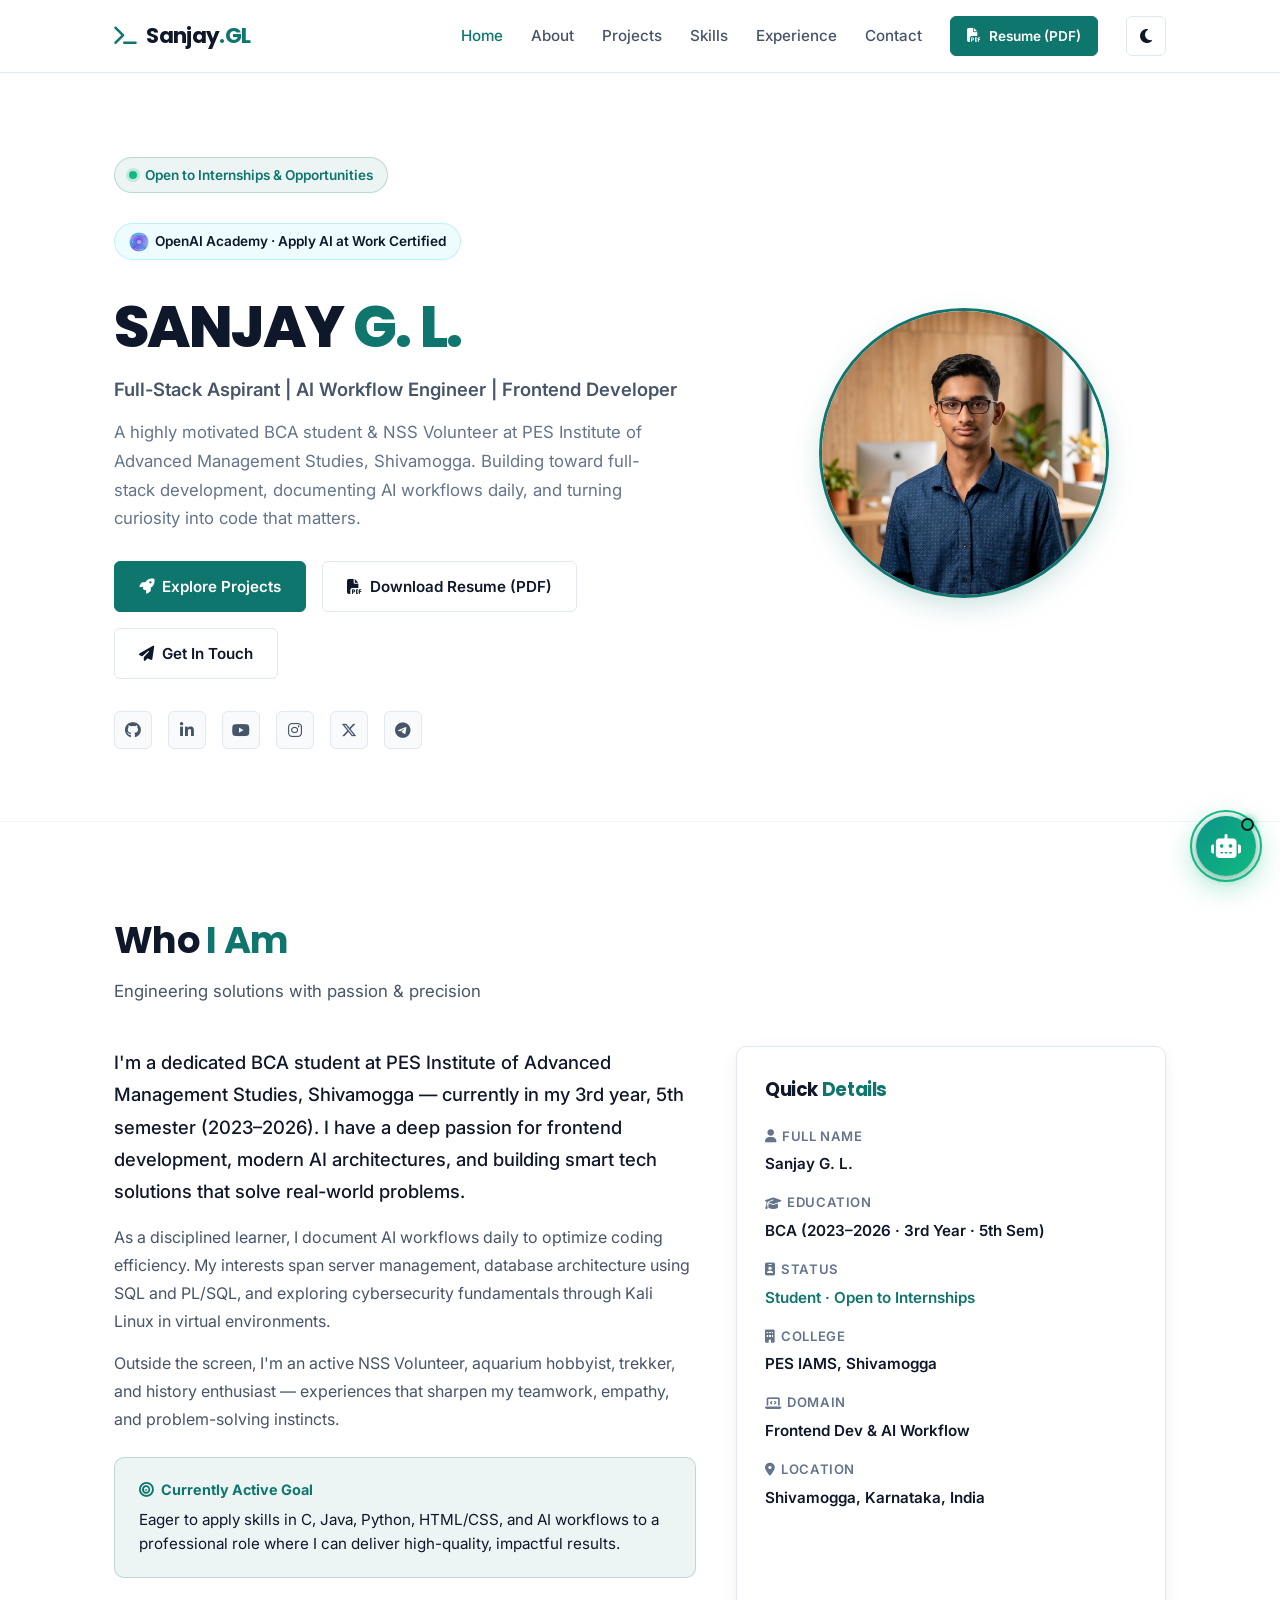
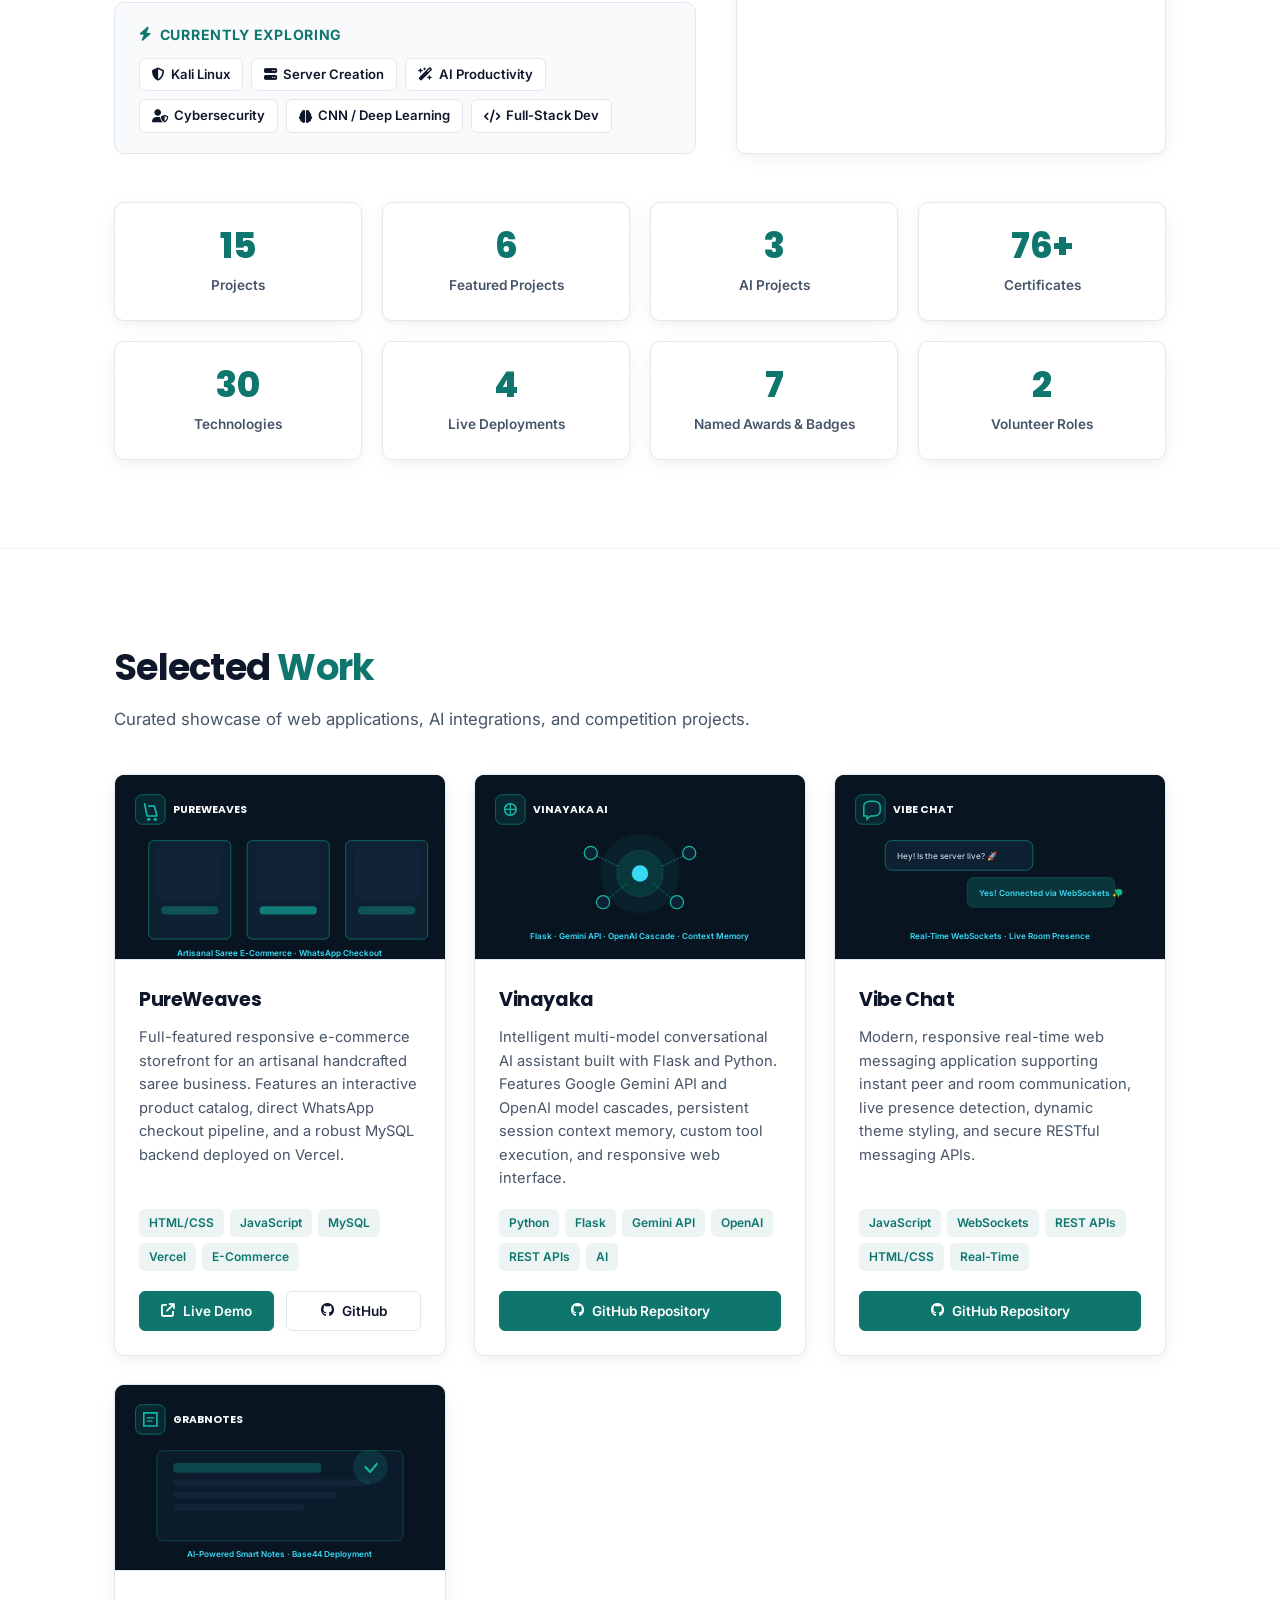
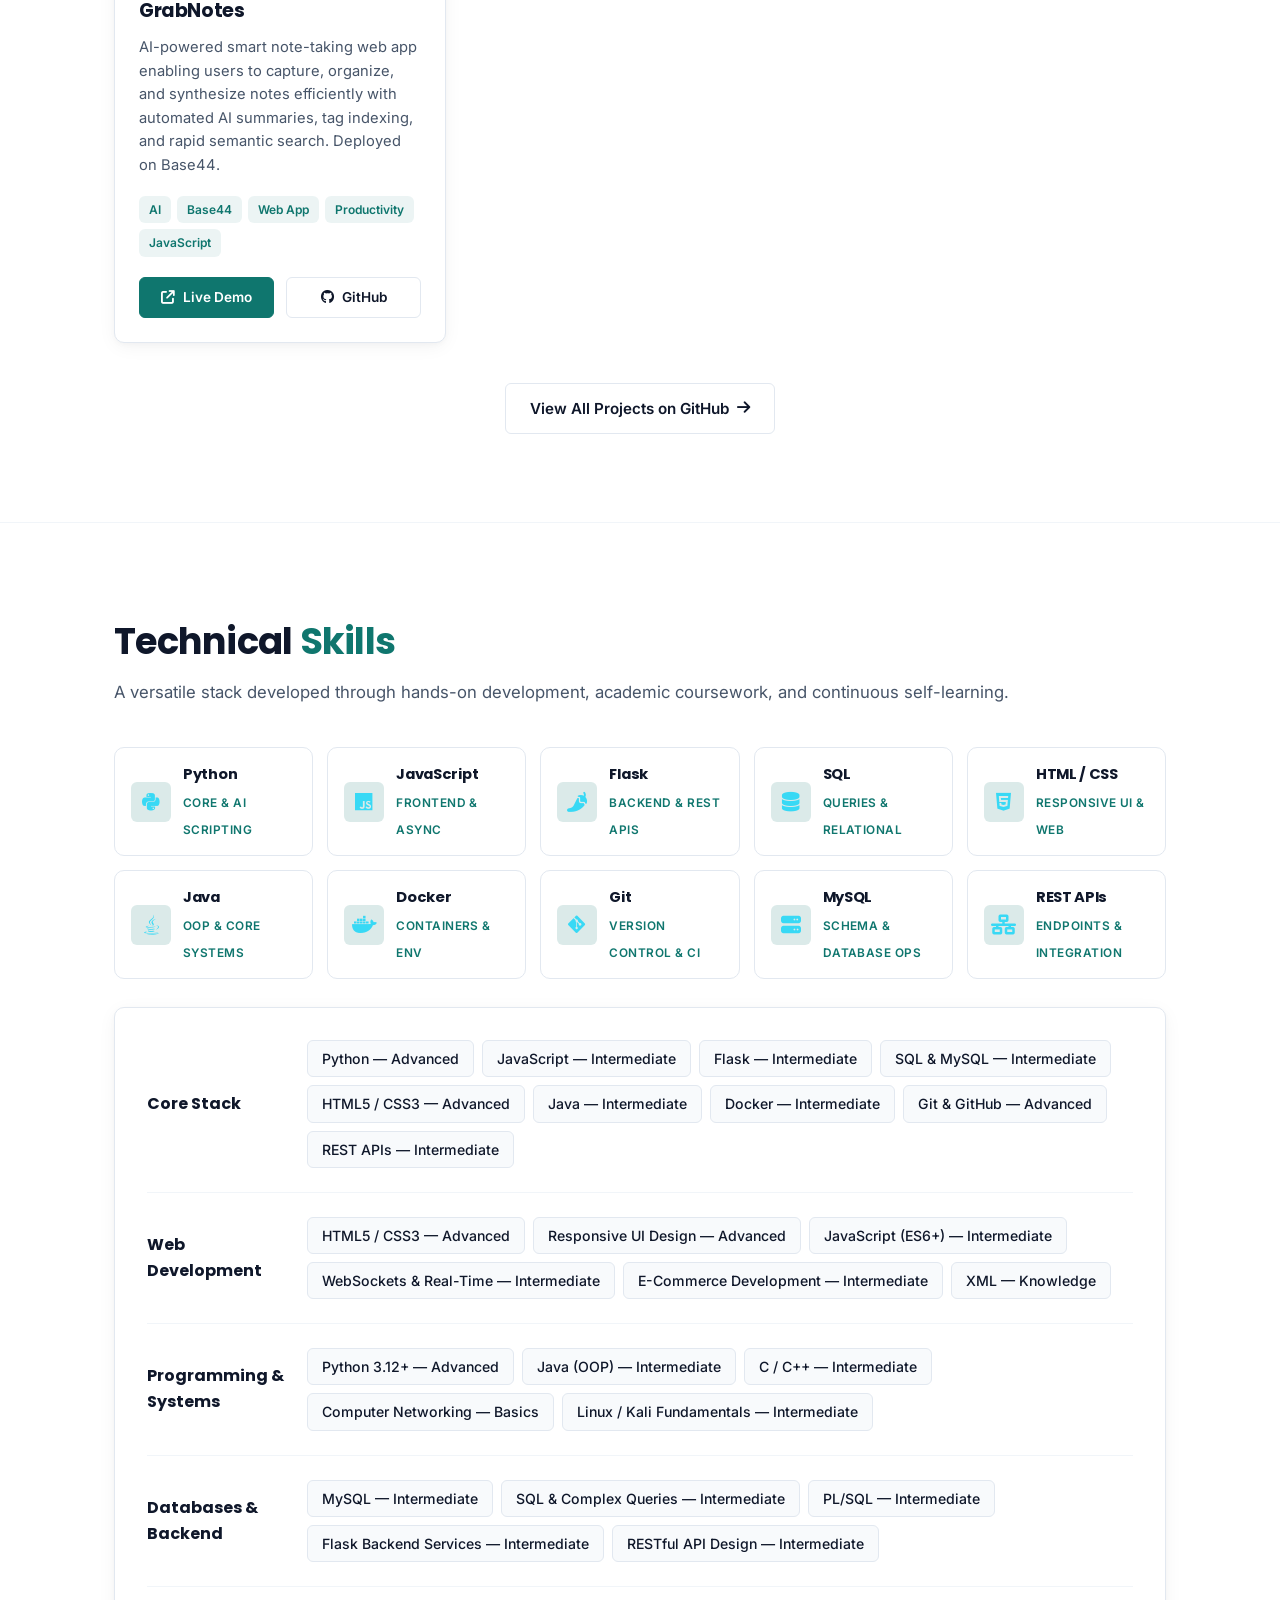
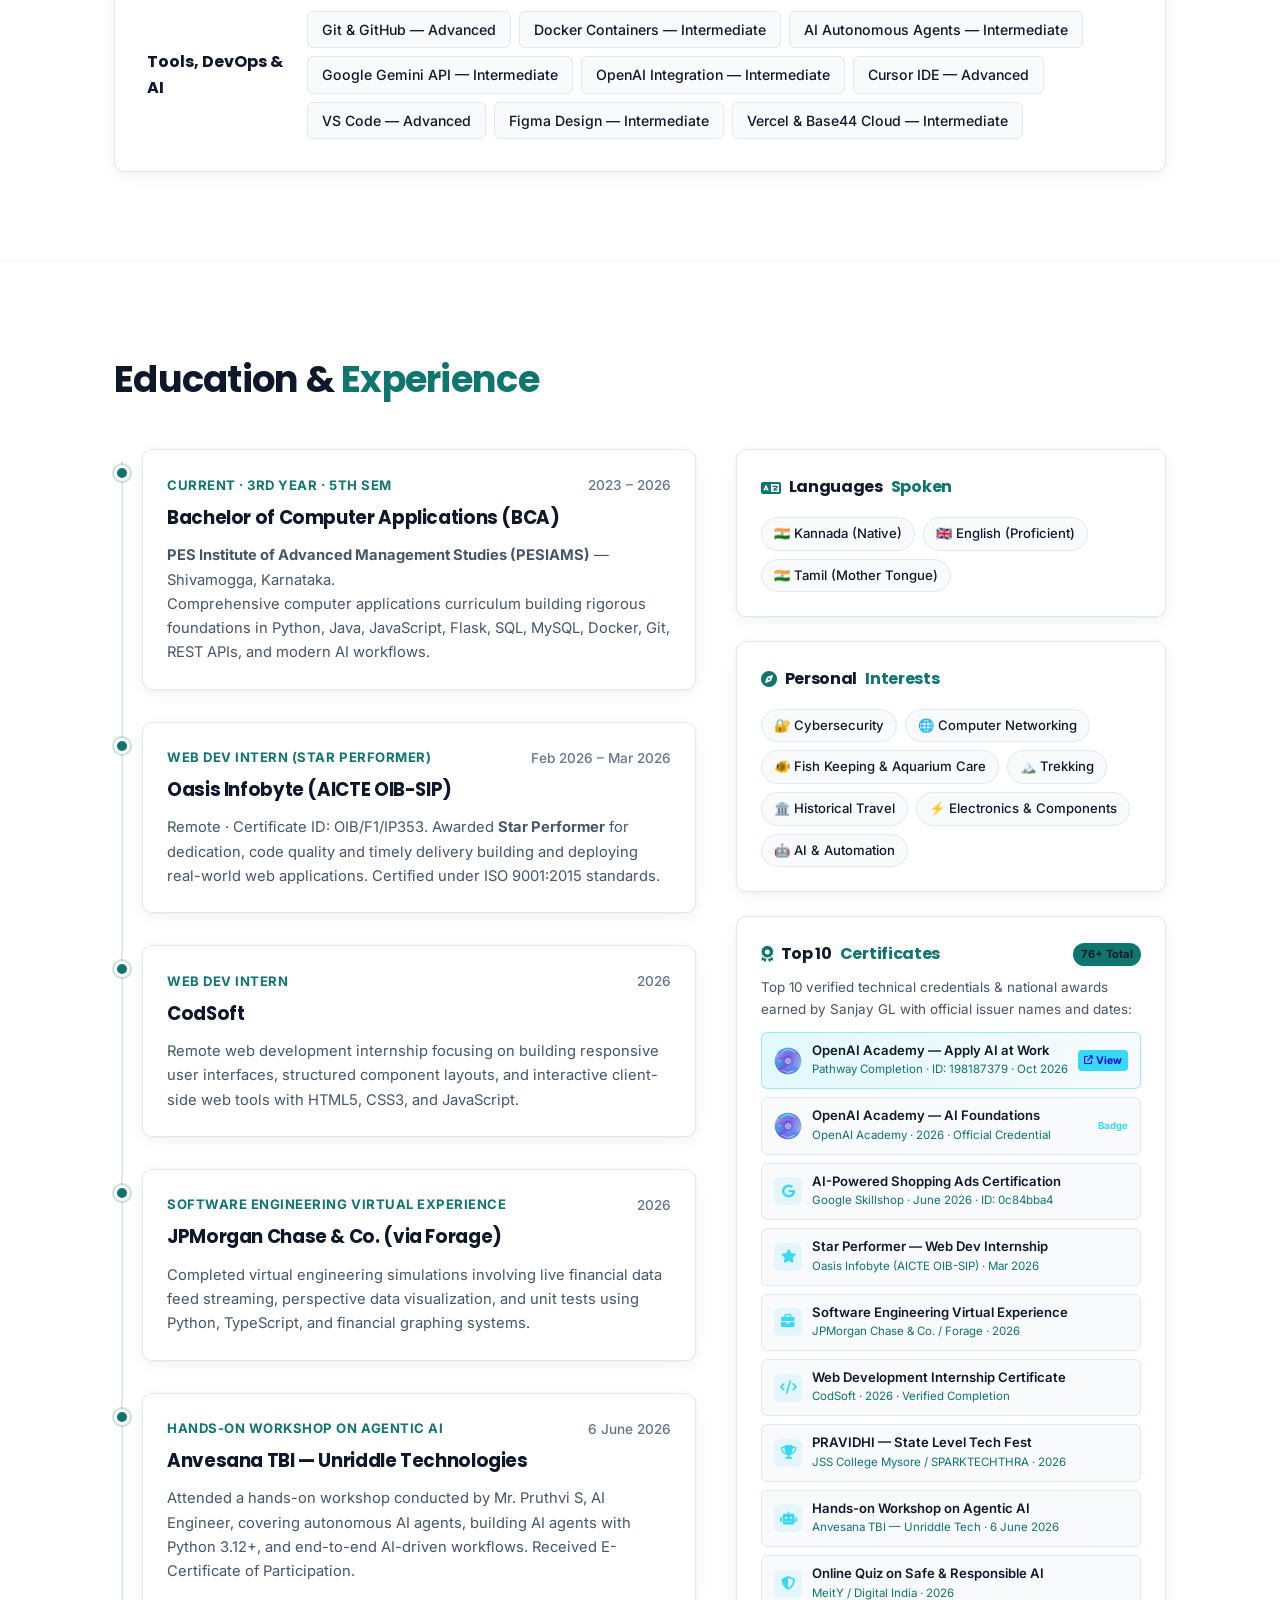
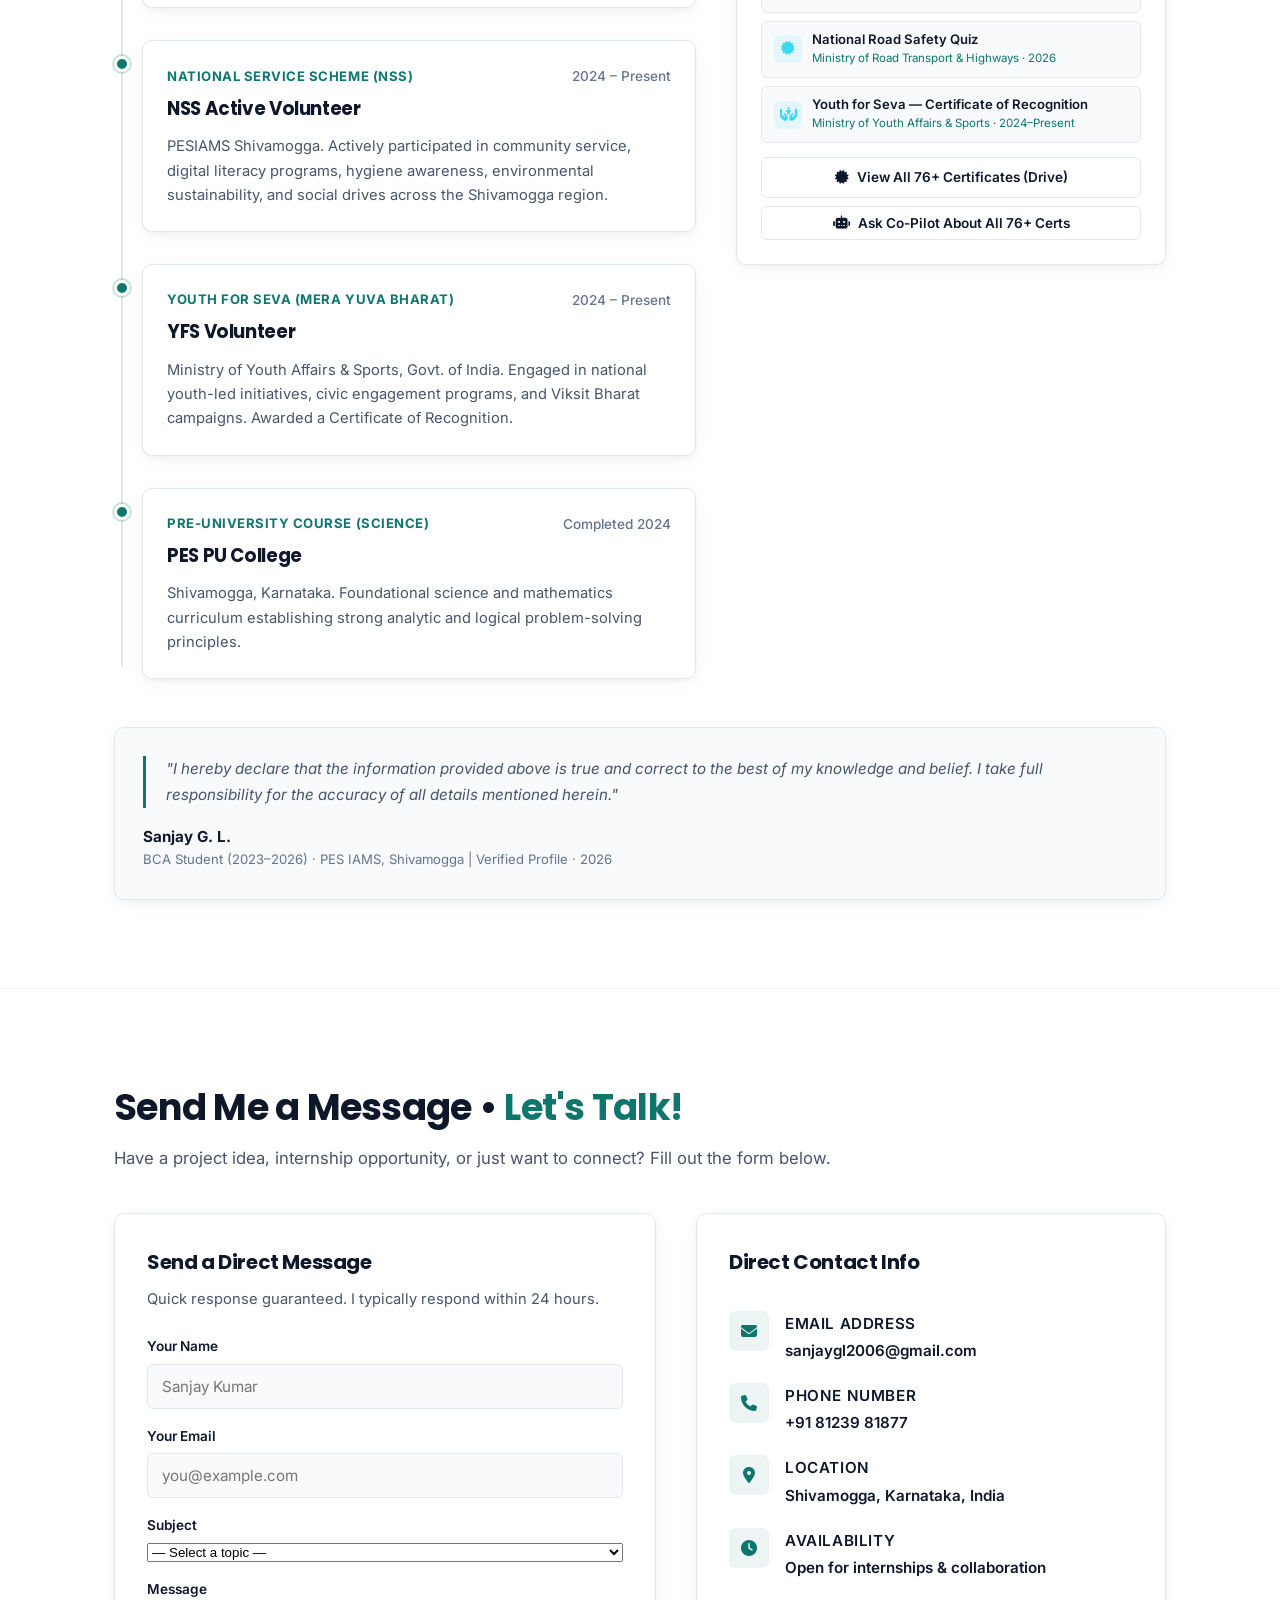
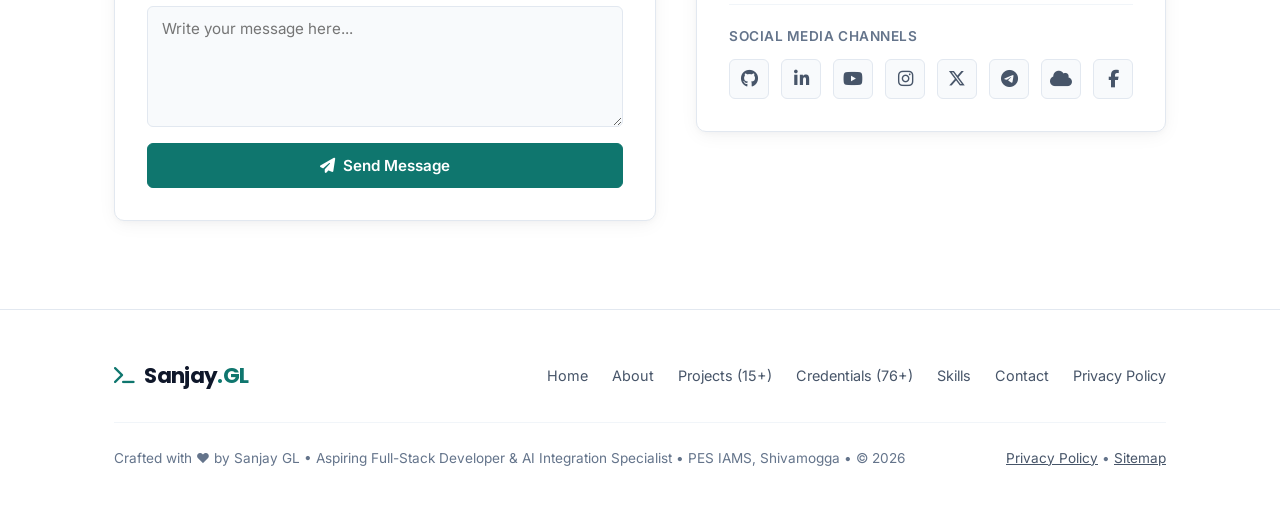
==== commit 75efc4dd: "Portfolio Audit And Fixes" ====
--- a/index.html
+++ b/index.html
@@ -32,7 +32,7 @@
   <meta name="twitter:title" content="Sanjay G. L. — Full-Stack Aspirant | AI Workflow Engineer">
   <meta name="twitter:description"
     content="BCA Student at PES IAMS Shivamogga. Building toward full-stack development, documenting AI workflows daily, and turning curiosity into code that matters.">
-  <meta name="twitter:image" content="https://sanjaygl2006.vercel.app/assets/profile.png">
+  <meta name="twitter:image" content="https://sanjaygl.vercel.app/assets/profile.png">
 
   <!-- Resource Preconnects -->
   <link rel="preconnect" href="https://cdnjs.cloudflare.com" crossorigin>
@@ -50,11 +50,11 @@
   {
     "@context": "https://schema.org",
     "@type": "Person",
-    "@id": "https://sanjaygl2006.vercel.app/#person",
+    "@id": "https://sanjaygl.vercel.app/#person",
     "name": "Sanjay G. L.",
     "alternateName": ["Sanjay G L", "Sanjay GL", "Sanju"],
-    "url": "https://sanjaygl2006.vercel.app/",
-    "image": "https://sanjaygl2006.vercel.app/assets/profile.png",
+    "url": "https://sanjaygl.vercel.app/",
+    "image": "https://sanjaygl.vercel.app/assets/profile.png",
     "jobTitle": "Full-Stack Aspirant | AI Workflow Engineer | BCA Student",
     "description": "BCA Student (3rd Year, 5th Semester) at PES IAMS Shivamogga, Karnataka, India. Oasis Infobyte Star Performer, NSS & YFS Volunteer. Building toward full-stack development and documenting AI workflows daily.",
     "email": "mailto:sanjaygl2006@gmail.com",
@@ -111,9 +111,9 @@
         <a href="#skills" class="nav-link">Skills</a>
         <a href="#experience" class="nav-link">Experience</a>
         <a href="#contact" class="nav-link">Contact</a>
-        <a href="assets/Sanjay_GL_Resume.docx" target="_blank" rel="noopener noreferrer"
-          class="btn btn-outline btn-sm nav-resume-btn" download="Sanjay_GL_Resume.docx">
-          <i class="fa-solid fa-file-lines"></i> Resume (DOCX)
+        <a href="assets/Sanjay_GL_Resume.pdf" target="_blank" rel="noopener noreferrer"
+          class="btn btn-primary btn-sm nav-resume-btn" download="Sanjay_GL_Resume.pdf">
+          <i class="fa-solid fa-file-pdf"></i> Resume (PDF)
         </a>
         <button class="theme-toggle-btn" id="themeToggleBtn" aria-label="Toggle Theme">
           <i class="fa-solid fa-moon"></i>
@@ -141,12 +141,12 @@
                 <span class="green-dot"></span>
                 <span>Open to Internships &amp; Opportunities</span>
               </div>
-              <a href="#experience" class="hero-badge"
+              <a href="assets/openai-apply-ai-at-work.png" target="_blank" rel="noopener noreferrer" class="hero-badge"
                 style="background:rgba(56,217,245,0.08);border-color:rgba(56,217,245,0.3);color:var(--text-main);text-decoration:none;display:inline-flex;align-items:center;gap:6px;"
-                title="View Verified OpenAI Academy Badge">
-                <img src="assets/openai-academy-badge.png" alt="OpenAI Academy"
+                title="View Verified OpenAI Academy Pathway Completion Certificate">
+                <img src="assets/openai-academy-badge.png" alt="OpenAI Academy badge" loading="lazy"
                   style="width:20px;height:20px;border-radius:50%;object-fit:contain;">
-                <span>OpenAI Academy · AI Foundations</span>
+                <span>OpenAI Academy · Apply AI at Work Certified</span>
               </a>
             </div>
 
@@ -168,9 +168,9 @@
               <a href="#projects" class="btn btn-primary">
                 <i class="fa-solid fa-rocket"></i> Explore Projects
               </a>
-              <a href="assets/Sanjay_GL_Resume.docx" target="_blank" rel="noopener noreferrer" class="btn btn-outline"
-                download="Sanjay_GL_Resume.docx">
-                <i class="fa-solid fa-file-arrow-down"></i> Download Resume
+              <a href="assets/Sanjay_GL_Resume.pdf" target="_blank" rel="noopener noreferrer" class="btn btn-outline"
+                download="Sanjay_GL_Resume.pdf" id="hero-resume-pdf-btn">
+                <i class="fa-solid fa-file-pdf"></i> Download Resume (PDF)
               </a>
               <a href="#contact" class="btn btn-outline">
                 <i class="fa-solid fa-paper-plane"></i> Get In Touch
@@ -213,37 +213,6 @@
       </div>
     </section>
 
-    <!-- ===================== 2.5 FEATURED PINNED SECTION ===================== -->
-    <section class="featured-pinned-section" id="featured">
-      <div class="clean-container">
-        <div class="featured-pinned-card fade-in-on-scroll">
-          <div style="flex:1;min-width:280px;">
-            <div class="featured-pin-badge">
-              <i class="fa-solid fa-thumbtack"></i> Pinned Feature
-            </div>
-            <h3 class="featured-card-title">
-              Sanjay GL — Official Developer Portfolio &amp; AIOS
-            </h3>
-            <p class="featured-card-desc">
-              Interactive developer portfolio and autonomous AI agent co-pilot showcase. Explore live project architectures, 76+ verified credentials, terminal command palette, and full-stack engineering work.
-            </p>
-            <div style="display:flex;align-items:center;gap:8px;margin-top:12px;font-size:0.88rem;color:var(--teal-primary);">
-              <span class="featured-pulse-dot"></span>
-              <span style="font-weight:600;">Live Production:</span>
-              <a href="https://sanjaygl.vercel.app" target="_blank" rel="noopener noreferrer" style="color:#38d9f5;text-decoration:underline;word-break:break-all;font-weight:600;">https://sanjaygl.vercel.app</a>
-            </div>
-          </div>
-          <div class="featured-card-actions">
-            <a href="https://sanjaygl.vercel.app" target="_blank" rel="noopener noreferrer" class="btn btn-primary">
-              <i class="fa-solid fa-arrow-up-right-from-square"></i> Visit Portfolio
-            </a>
-            <button type="button" class="btn btn-outline" onclick="if(window.toggleAgentChat) window.toggleAgentChat(true);">
-              <i class="fa-solid fa-robot"></i> Ask Co-Pilot
-            </button>
-          </div>
-        </div>
-      </div>
-    </section>
 
     <!-- ===================== 3. ABOUT SECTION ===================== -->
     <section class="about-section" id="about">
@@ -415,11 +384,11 @@
               </div>
               <div class="project-buttons">
                 <a href="https://pureweaves.vercel.app/" target="_blank" rel="noopener noreferrer"
-                  class="btn btn-primary btn-sm">
+                  class="btn btn-primary btn-sm" aria-label="PureWeaves live demo">
                   <i class="fa-solid fa-arrow-up-right-from-square"></i> Live Demo
                 </a>
-                <a href="https://github.com/SanjayGL-8123" target="_blank" rel="noopener noreferrer"
-                  class="btn btn-outline btn-sm">
+                <a href="https://github.com/SanjayGL-8123/pureweaves" target="_blank" rel="noopener noreferrer"
+                  class="btn btn-outline btn-sm" aria-label="PureWeaves GitHub repository">
                   <i class="fa-brands fa-github"></i> GitHub
                 </a>
               </div>
@@ -467,8 +436,8 @@
                 <span class="tech-tag">AI</span>
               </div>
               <div class="project-buttons">
-                <a href="https://github.com/SanjayGL-8123" target="_blank" rel="noopener noreferrer"
-                  class="btn btn-primary btn-sm">
+                <a href="https://github.com/SanjayGL-8123/vinayaka" target="_blank" rel="noopener noreferrer"
+                  class="btn btn-primary btn-sm" aria-label="Vinayaka GitHub repository">
                   <i class="fa-brands fa-github"></i> GitHub Repository
                 </a>
               </div>
@@ -510,8 +479,8 @@
                 <span class="tech-tag">Real-Time</span>
               </div>
               <div class="project-buttons">
-                <a href="https://github.com/SanjayGL-8123" target="_blank" rel="noopener noreferrer"
-                  class="btn btn-primary btn-sm">
+                <a href="https://github.com/SanjayGL-8123/vibe-chat" target="_blank" rel="noopener noreferrer"
+                  class="btn btn-primary btn-sm" aria-label="Vibe Chat GitHub repository">
                   <i class="fa-brands fa-github"></i> GitHub Repository
                 </a>
               </div>
@@ -556,11 +525,11 @@
               </div>
               <div class="project-buttons">
                 <a href="https://grab-notes.base44.app/" target="_blank" rel="noopener noreferrer"
-                  class="btn btn-primary btn-sm">
+                  class="btn btn-primary btn-sm" aria-label="GrabNotes live demo">
                   <i class="fa-solid fa-arrow-up-right-from-square"></i> Live Demo
                 </a>
-                <a href="https://github.com/SanjayGL-8123" target="_blank" rel="noopener noreferrer"
-                  class="btn btn-outline btn-sm">
+                <a href="https://github.com/SanjayGL-8123/grabnotes" target="_blank" rel="noopener noreferrer"
+                  class="btn btn-outline btn-sm" aria-label="GrabNotes GitHub repository">
                   <i class="fa-brands fa-github"></i> GitHub
                 </a>
               </div>
@@ -898,9 +867,20 @@
 
               <!-- Top 10 Certificates List -->
               <div class="top-certs-scroll-list">
-                <!-- 1. OpenAI Academy -->
-                <div class="cert-item-compact" style="background:radial-gradient(circle at left, rgba(56,217,245,0.12), var(--bg-surface));border-color:rgba(56,217,245,0.35);">
-                  <img src="assets/openai-academy-badge.png" alt="OpenAI Academy AI Foundations Badge"
+                <!-- 1. OpenAI Academy - Apply AI at Work (Featured Pathway) -->
+                <a href="assets/openai-apply-ai-at-work.png" target="_blank" rel="noopener noreferrer" class="cert-item-compact" style="text-decoration:none;background:radial-gradient(circle at left, rgba(56,217,245,0.15), var(--bg-surface));border-color:rgba(56,217,245,0.45);cursor:pointer;" title="Click to view full Pathway Completion Certificate">
+                  <img src="assets/openai-academy-badge.png" alt="OpenAI Academy Apply AI at Work certificate badge" loading="lazy"
+                    style="width:28px;height:28px;object-fit:contain;flex-shrink:0;">
+                  <div class="cert-compact-info">
+                    <div class="cert-compact-title">OpenAI Academy — Apply AI at Work</div>
+                    <div class="cert-compact-meta">Pathway Completion · ID: 198187379 · Oct 2026</div>
+                  </div>
+                  <span style="font-size:0.65rem;font-weight:700;color:var(--bg-main);background:#38d9f5;padding:2px 6px;border-radius:4px;display:inline-flex;align-items:center;gap:3px;"><i class="fa-solid fa-arrow-up-right-from-square" style="font-size:0.55rem;"></i> View</span>
+                </a>
+
+                <!-- 2. OpenAI Academy - AI Foundations -->
+                <div class="cert-item-compact">
+                  <img src="assets/openai-academy-badge.png" alt="OpenAI Academy AI Foundations certificate badge" loading="lazy"
                     style="width:28px;height:28px;object-fit:contain;flex-shrink:0;">
                   <div class="cert-compact-info">
                     <div class="cert-compact-title">OpenAI Academy — AI Foundations</div>
@@ -991,9 +971,17 @@
                 </div>
               </div>
 
-              <button type="button" class="btn btn-outline btn-sm btn-block" onclick="if(window.toggleAgentChat) window.toggleAgentChat(true);">
-                <i class="fa-solid fa-robot"></i> Ask Co-Pilot About All 76+ Certs
-              </button>
+              <div style="display:flex;flex-direction:column;gap:8px;">
+                <a href="https://drive.google.com/drive/folders/1-sanjaygl-certificates" target="_blank" rel="noopener noreferrer"
+                  class="btn btn-outline btn-sm btn-block" id="view-all-certs-btn"
+                  aria-label="View all 76+ certificates on Google Drive">
+                  <i class="fa-solid fa-certificate"></i> View All 76+ Certificates (Drive)
+                </a>
+                <button type="button" class="btn btn-outline btn-sm btn-block" onclick="if(window.toggleAgentChat) window.toggleAgentChat(true);"
+                  aria-label="Ask Co-Pilot about certificates">
+                  <i class="fa-solid fa-robot"></i> Ask Co-Pilot About All 76+ Certs
+                </button>
+              </div>
             </div>
           </div>
         </div>
@@ -1025,13 +1013,18 @@
             <h3 class="contact-subhead">Send a Direct Message</h3>
             <p class="contact-subtext">Quick response guaranteed. I typically respond within 24 hours.</p>
             <form id="contactForm" class="contact-form">
+              <!-- Honeypot: hidden from humans, filled by bots -->
+              <div style="position:absolute;left:-9999px;opacity:0;pointer-events:none;" aria-hidden="true">
+                <label for="contact-website">Website (leave blank)</label>
+                <input type="text" id="contact-website" name="website" tabindex="-1" autocomplete="off">
+              </div>
               <div class="form-group">
                 <label for="contact-name">Your Name</label>
-                <input type="text" id="contact-name" name="name" placeholder="Sanjay Kumar" required>
+                <input type="text" id="contact-name" name="name" placeholder="Sanjay Kumar" required autocomplete="name">
               </div>
               <div class="form-group">
                 <label for="contact-email">Your Email</label>
-                <input type="email" id="contact-email" name="email" placeholder="you@example.com" required>
+                <input type="email" id="contact-email" name="email" placeholder="you@example.com" required autocomplete="email">
               </div>
               <div class="form-group">
                 <label for="contact-subject">Subject</label>
@@ -1154,7 +1147,7 @@
       </div>
       <div class="footer-bottom">
         <p>Crafted with ❤️ by Sanjay GL • Aspiring Full-Stack Developer & AI Integration Specialist • PES IAMS,
-          Shivamogga • © 2025</p>
+          Shivamogga • © <span id="footer-year">2026</span></p>
         <p class="footer-tagline"><a href="/privacy" style="color:var(--text-muted);text-decoration:underline">Privacy
             Policy</a> • <a href="/sitemap.xml" style="color:var(--text-muted);text-decoration:underline">Sitemap</a>
         </p>
--- a/css/clean-redesign.css
+++ b/css/clean-redesign.css
@@ -248,6 +248,42 @@
 .btn-block {
   width: 100%;
 }
+
+/* ===================================================================
+   ACCESSIBILITY — Visible keyboard focus styles
+   These ensure all interactive elements are usable via Tab key.
+=================================================================== */
+/* Remove default outline on mouse-click, show on keyboard-nav */
+*:focus:not(:focus-visible) {
+  outline: none;
+}
+
+.btn:focus-visible,
+.nav-link:focus-visible,
+.clean-logo:focus-visible,
+.hero-social-links a:focus-visible,
+.contact-social-links a:focus-visible,
+.footer-nav a:focus-visible,
+.theme-toggle-btn:focus-visible,
+.mobile-toggle:focus-visible,
+.cert-item-compact:focus-visible,
+a:focus-visible,
+button:focus-visible,
+input:focus-visible,
+select:focus-visible,
+textarea:focus-visible {
+  outline: 2px solid var(--teal-primary);
+  outline-offset: 3px;
+  border-radius: var(--radius-sm);
+}
+
+/* Slightly larger offset for icon-only circle buttons */
+.hero-social-links a:focus-visible,
+.contact-social-links a:focus-visible {
+  outline-offset: 4px;
+  border-radius: 50%;
+}
+
 
 /* ===================================================================
    1. NAVBAR
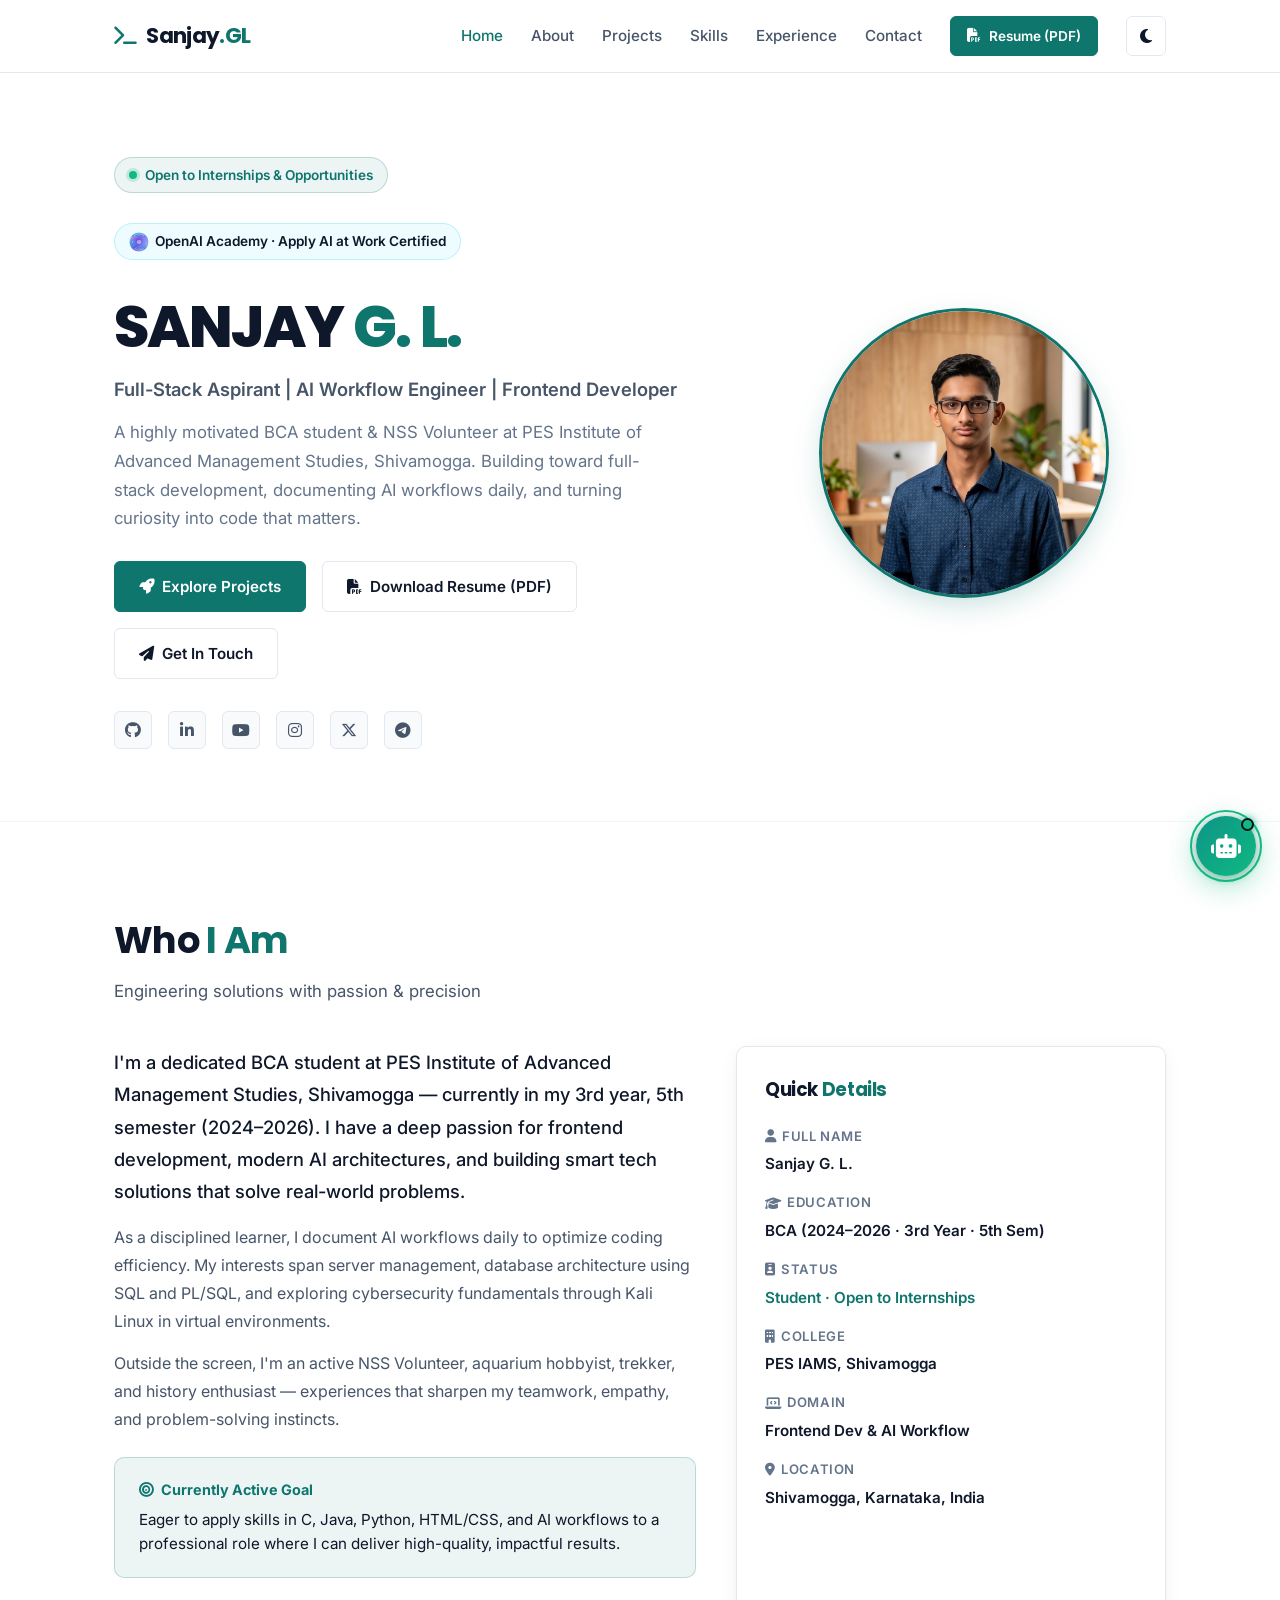
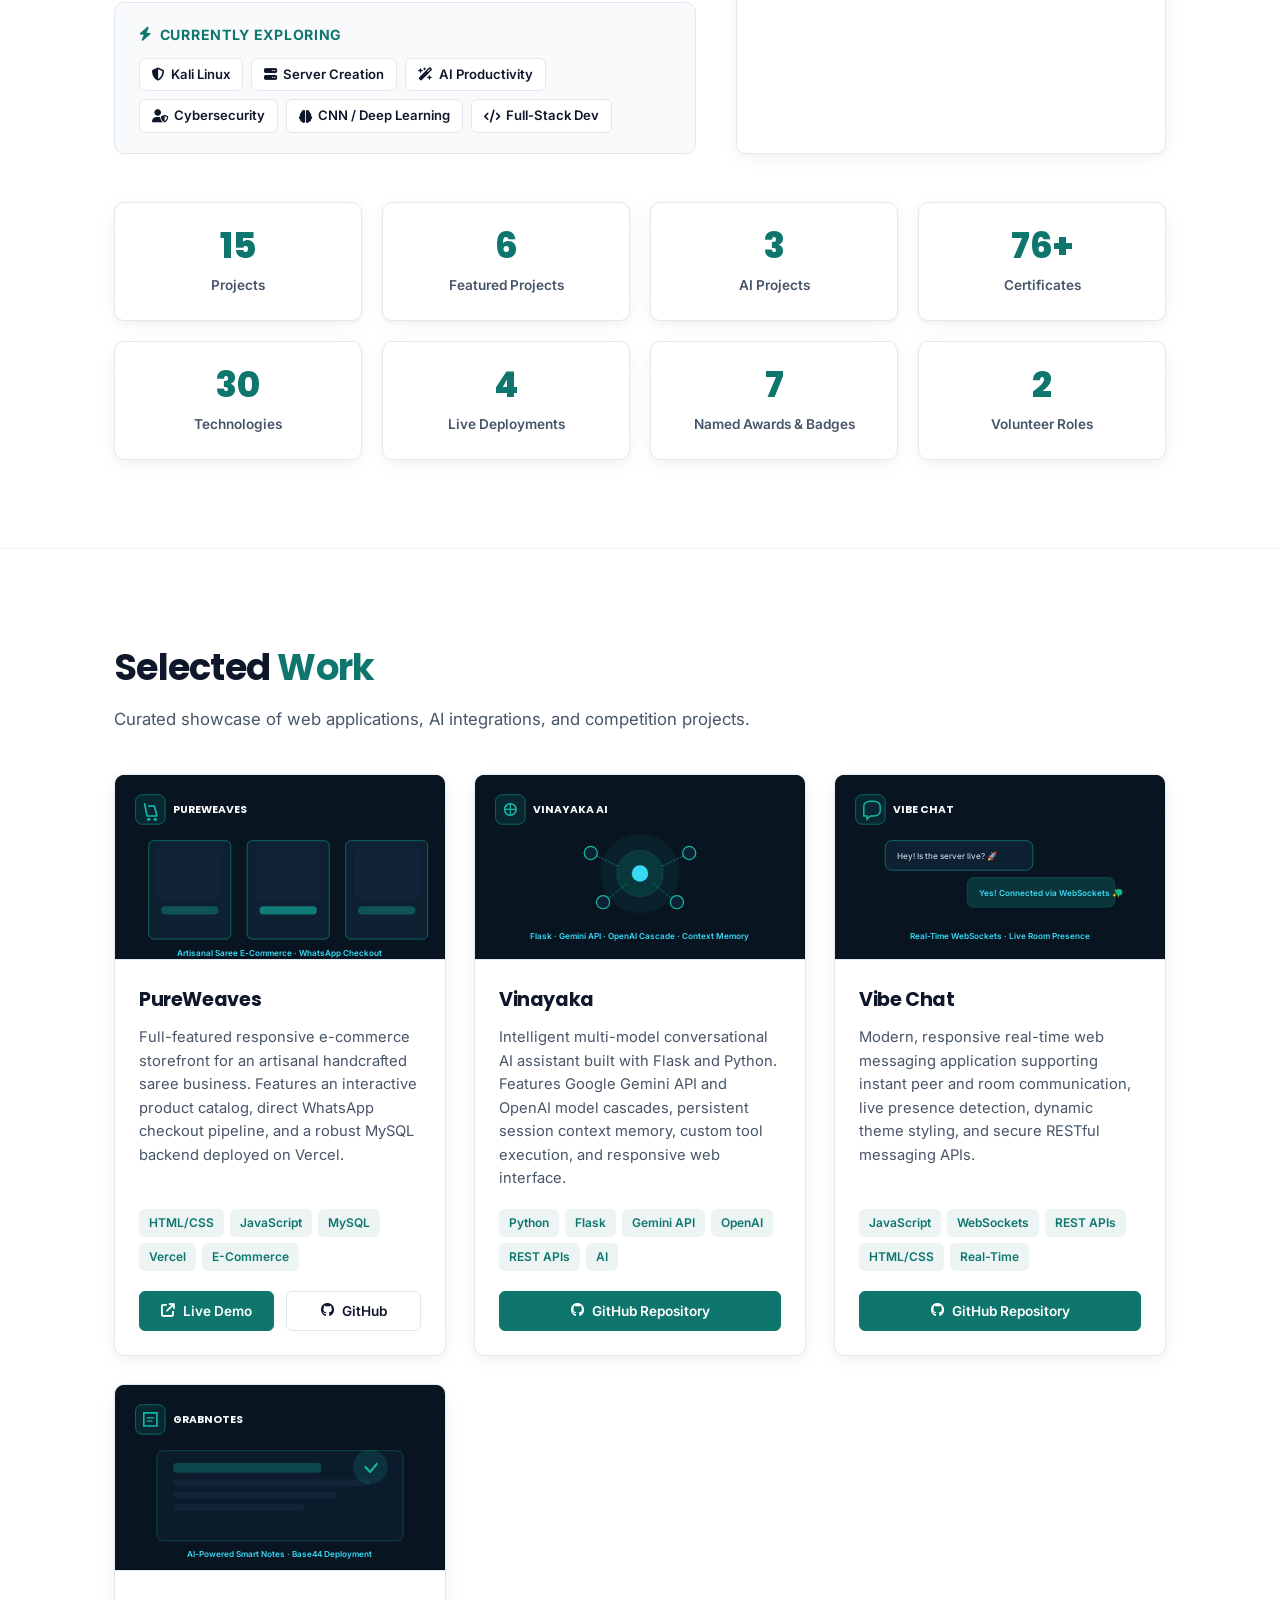
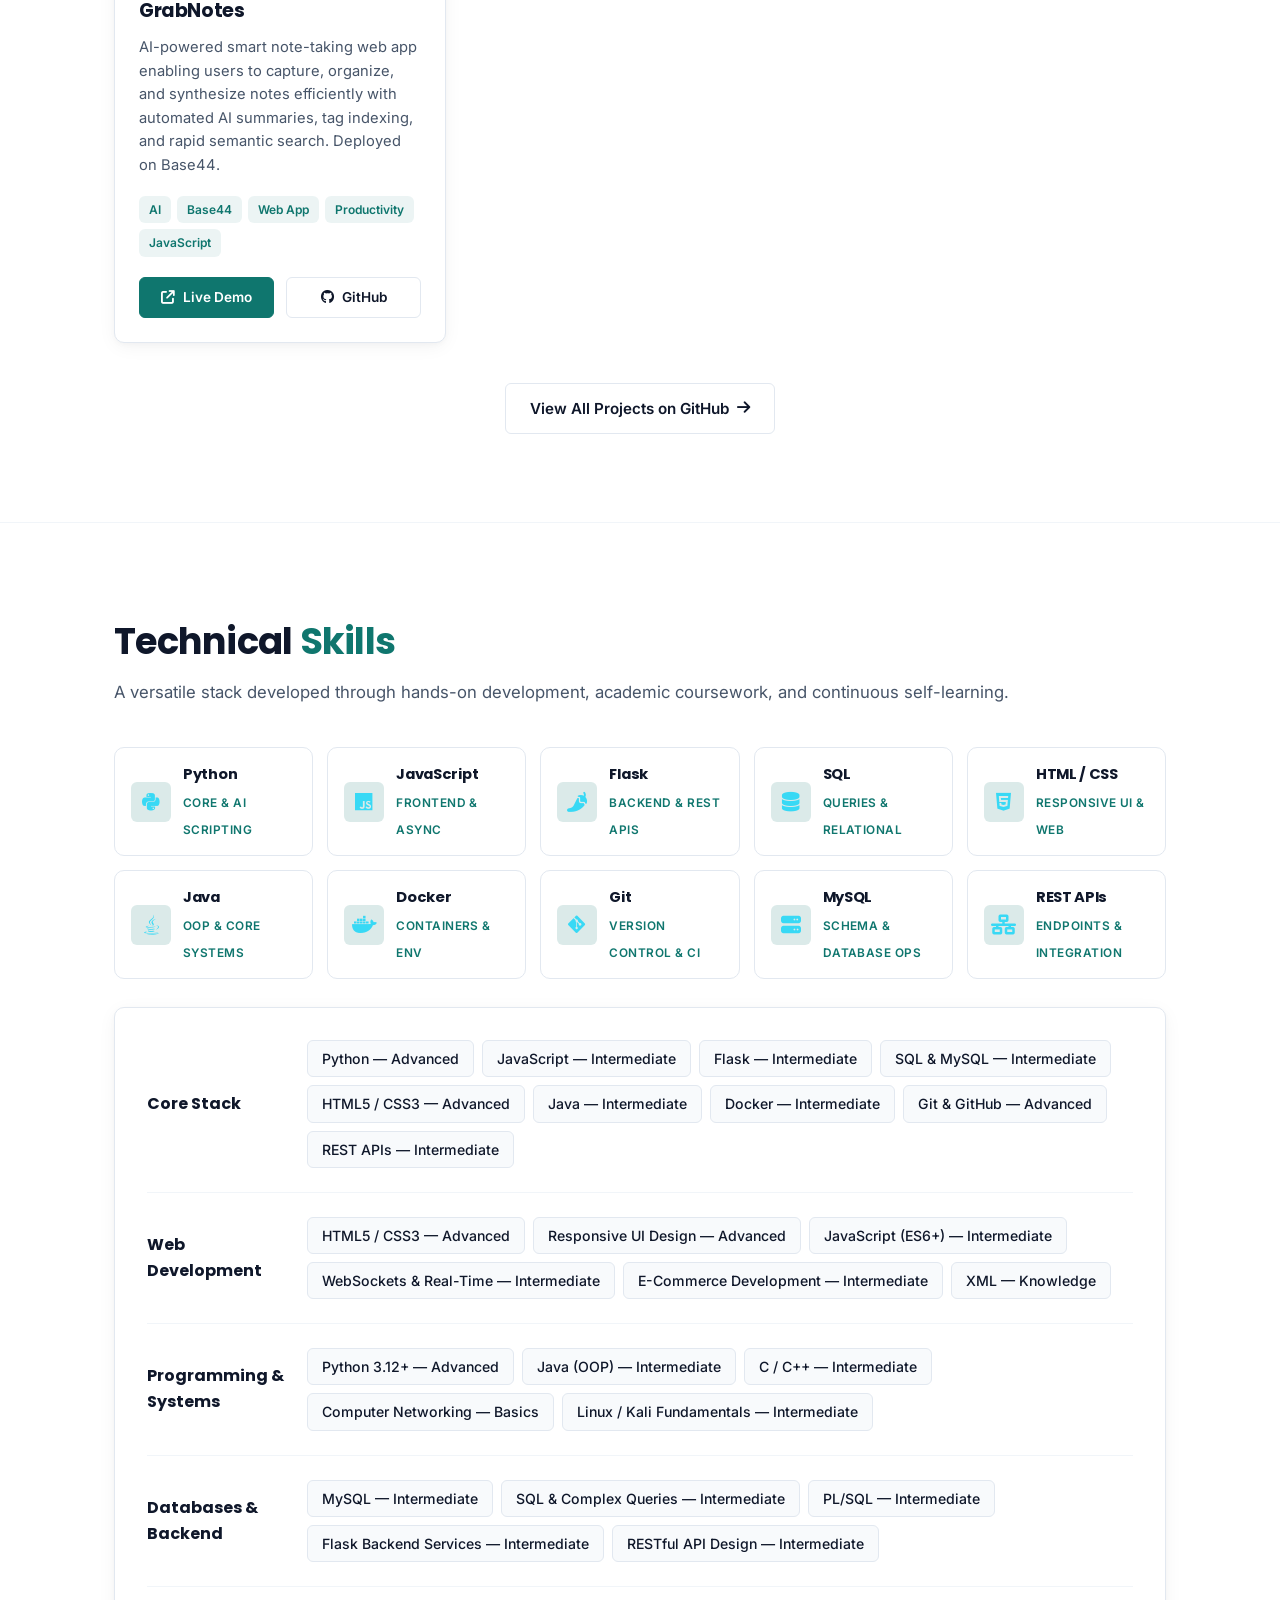
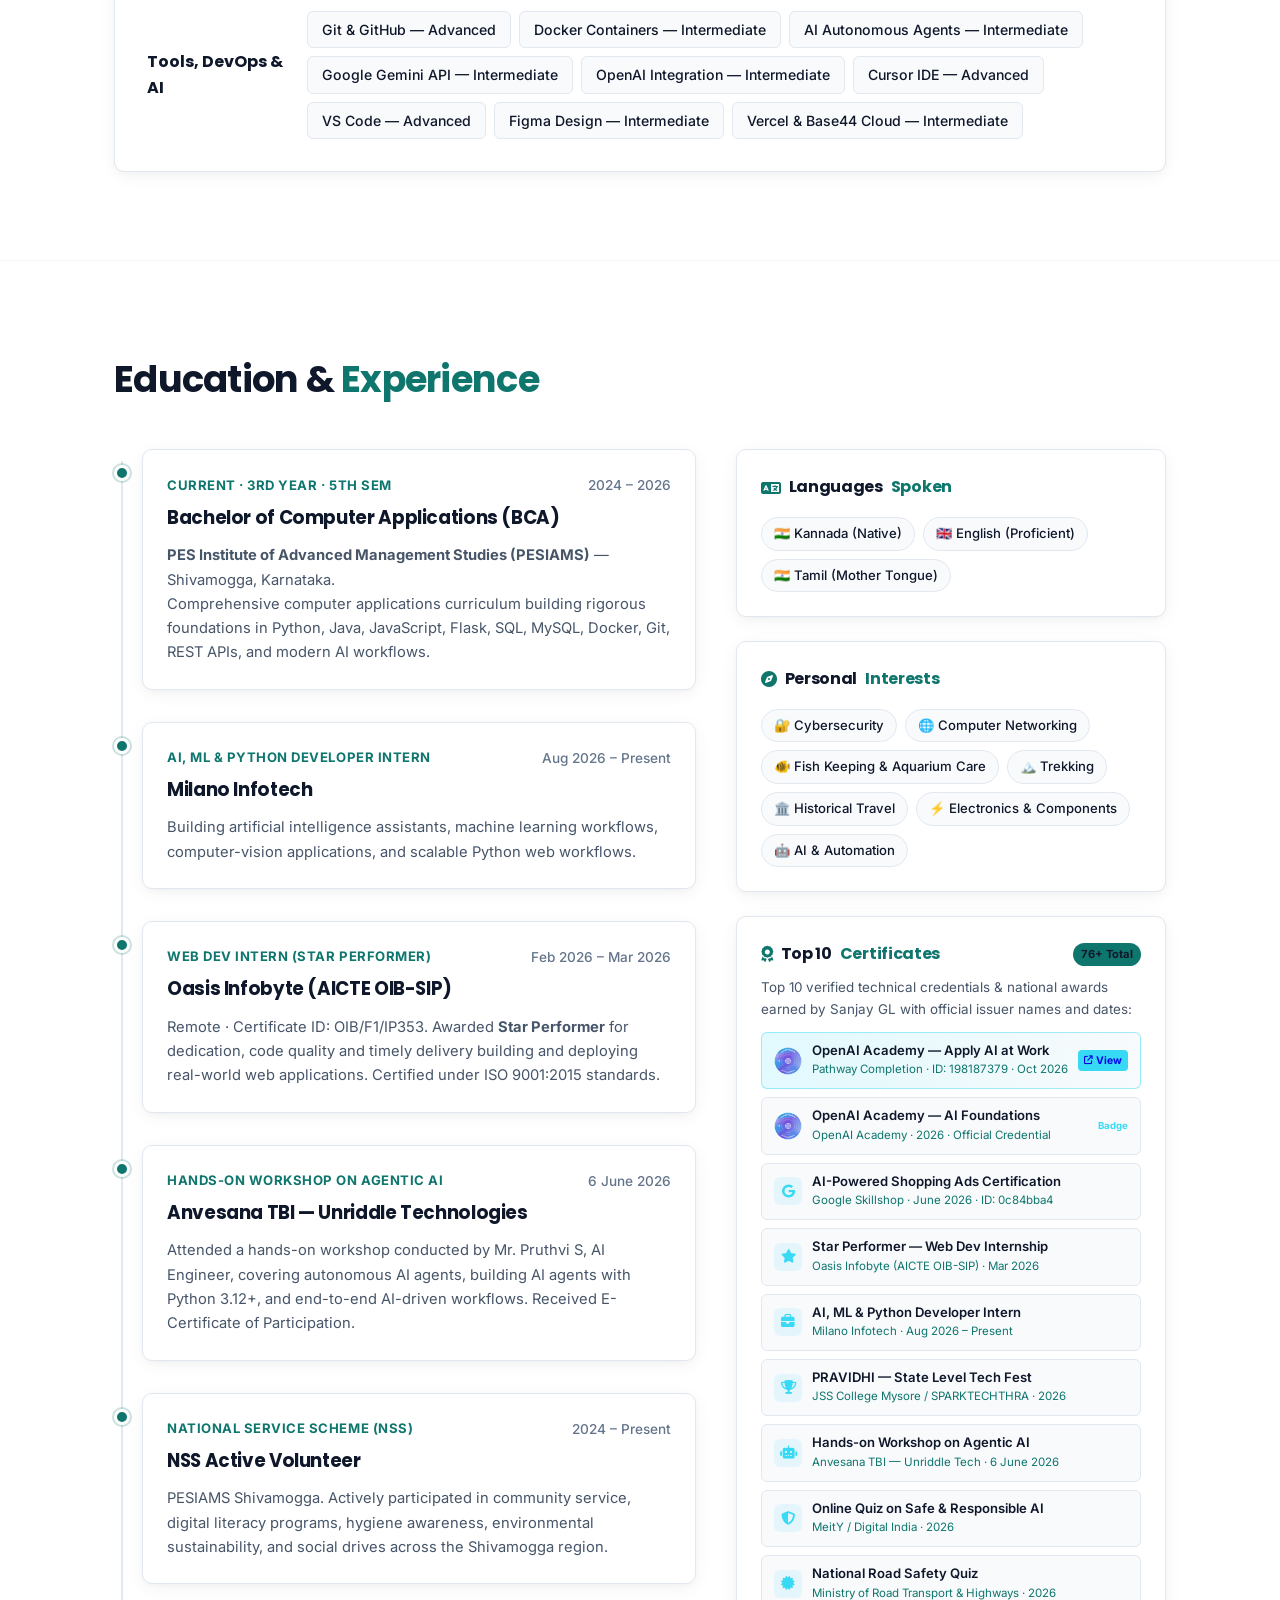
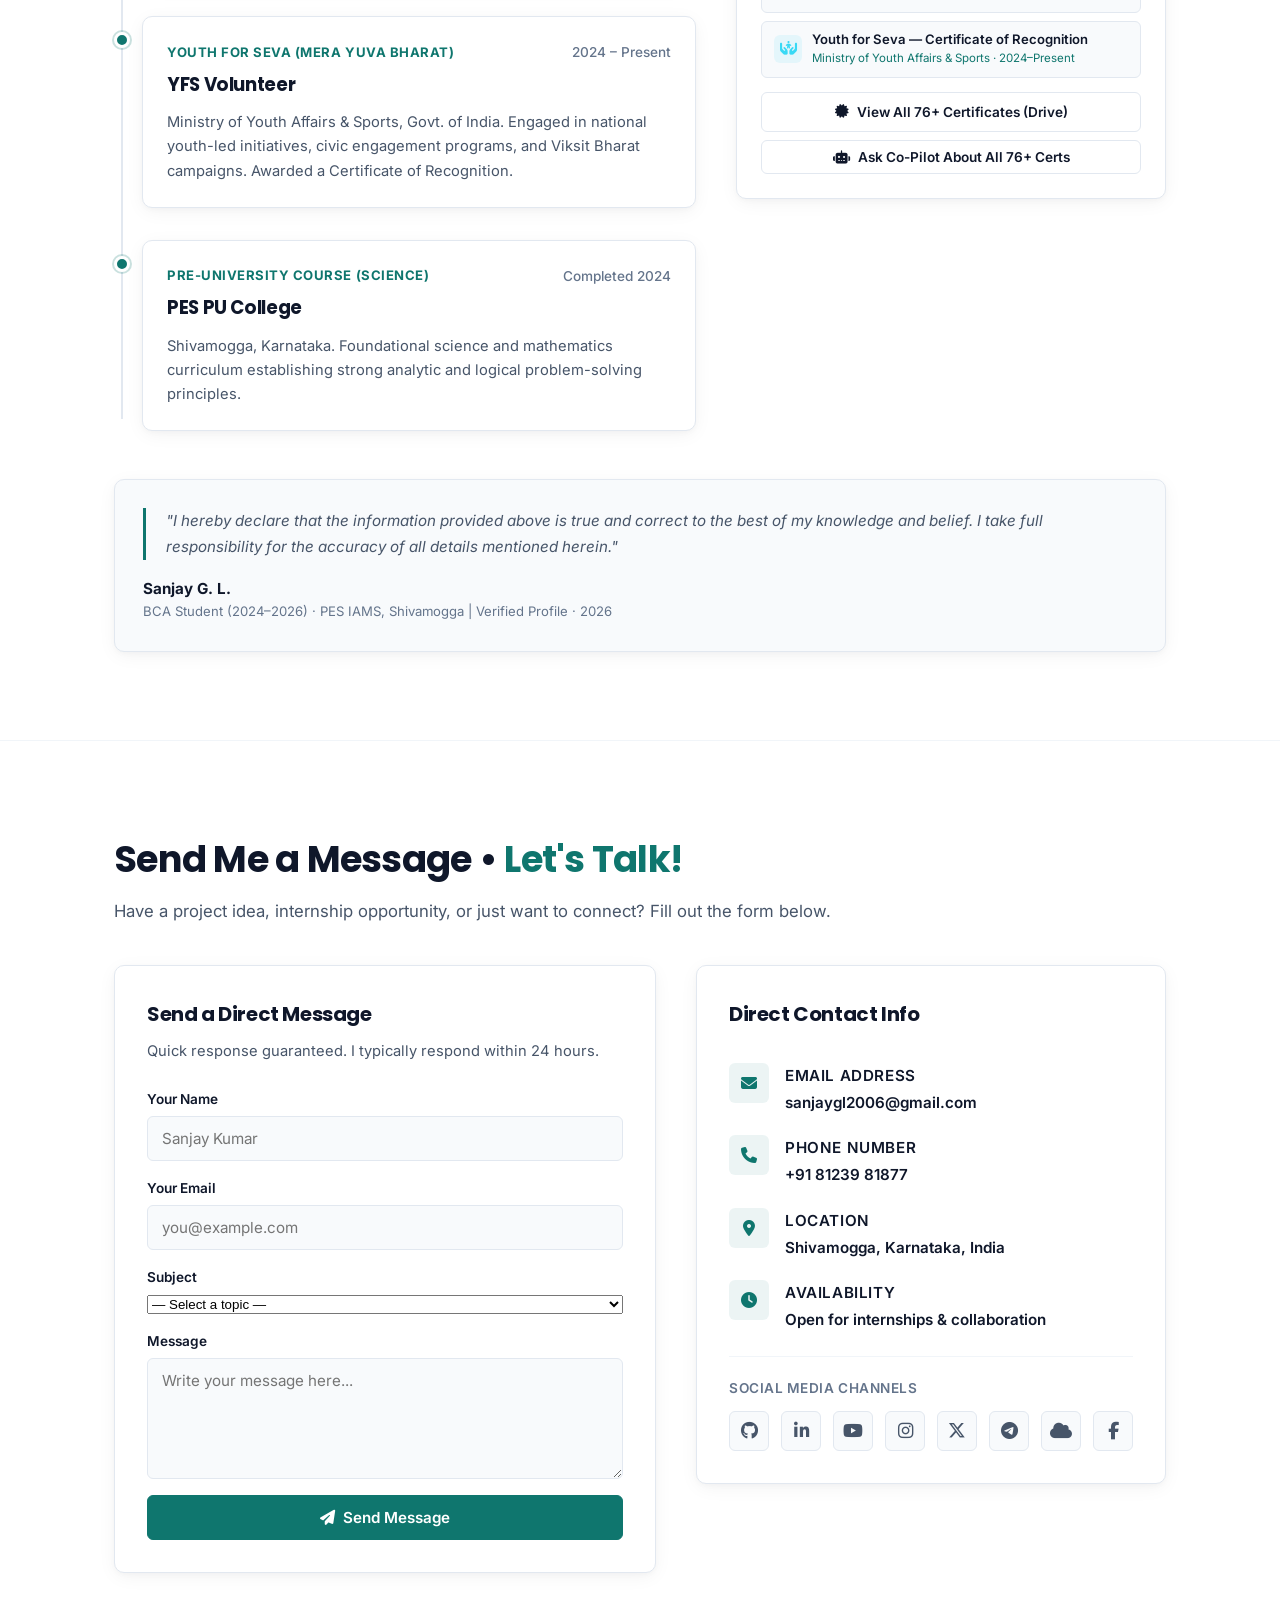
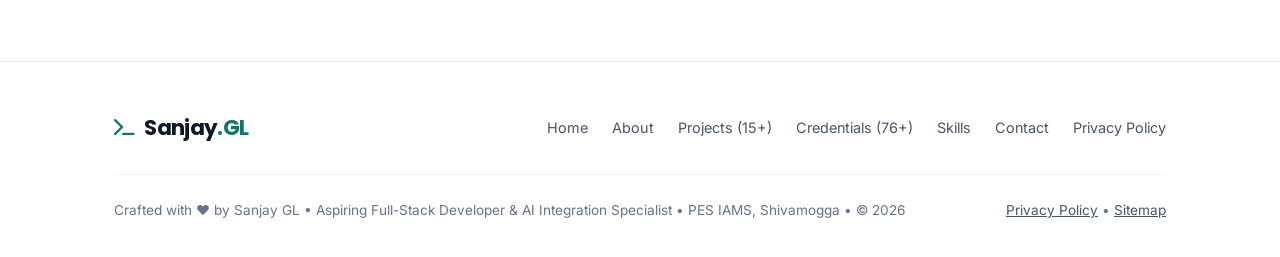
==== commit 3e6aaa90: "Update portfolio: remove MongoDB, update education & experience, fix resume PDF, and streamline READ" ====
--- a/index.html
+++ b/index.html
@@ -228,7 +228,7 @@
           <div class="about-text-col fade-in-on-scroll">
             <p class="about-lead">
               I'm a dedicated BCA student at PES Institute of Advanced Management Studies, Shivamogga — currently in my
-              3rd year, 5th semester (2023–2026). I have a deep passion for frontend development, modern AI architectures, and
+              3rd year, 5th semester (2024–2026). I have a deep passion for frontend development, modern AI architectures, and
               building smart tech solutions that solve real-world problems.
             </p>
             <p class="about-desc">
@@ -274,7 +274,7 @@
               </li>
               <li>
                 <span class="detail-label"><i class="fa-solid fa-graduation-cap"></i> Education</span>
-                <span class="detail-val">BCA (2023–2026 · 3rd Year · 5th Sem)</span>
+                <span class="detail-val">BCA (2024–2026 · 3rd Year · 5th Sem)</span>
               </li>
               <li>
                 <span class="detail-label"><i class="fa-solid fa-id-badge"></i> Status</span>
@@ -713,7 +713,7 @@
               <div class="timeline-card clean-card">
                 <div class="timeline-meta">
                   <span class="timeline-role">Current · 3rd Year · 5th Sem</span>
-                  <span class="timeline-date">2023 – 2026</span>
+                  <span class="timeline-date">2024 – 2026</span>
                 </div>
                 <h3 class="timeline-org">Bachelor of Computer Applications (BCA)</h3>
                 <p class="timeline-desc">
@@ -723,7 +723,22 @@
               </div>
             </div>
 
-            <!-- 2. Oasis Infobyte - Star Performer -->
+            <!-- 2. Milano Infotech - AI, ML & Python Developer Intern -->
+            <div class="timeline-item fade-in-on-scroll">
+              <div class="timeline-dot"></div>
+              <div class="timeline-card clean-card">
+                <div class="timeline-meta">
+                  <span class="timeline-role">AI, ML &amp; Python Developer Intern</span>
+                  <span class="timeline-date">Aug 2026 – Present</span>
+                </div>
+                <h3 class="timeline-org">Milano Infotech</h3>
+                <p class="timeline-desc">
+                  Building artificial intelligence assistants, machine learning workflows, computer-vision applications, and scalable Python web workflows.
+                </p>
+              </div>
+            </div>
+
+            <!-- 3. Oasis Infobyte - Star Performer -->
             <div class="timeline-item fade-in-on-scroll">
               <div class="timeline-dot"></div>
               <div class="timeline-card clean-card">
@@ -734,36 +749,6 @@
                 <h3 class="timeline-org">Oasis Infobyte (AICTE OIB-SIP)</h3>
                 <p class="timeline-desc">
                   Remote · Certificate ID: OIB/F1/IP353. Awarded <strong>Star Performer</strong> for dedication, code quality and timely delivery building and deploying real-world web applications. Certified under ISO 9001:2015 standards.
-                </p>
-              </div>
-            </div>
-
-            <!-- 3. CodSoft - Web Dev Intern -->
-            <div class="timeline-item fade-in-on-scroll">
-              <div class="timeline-dot"></div>
-              <div class="timeline-card clean-card">
-                <div class="timeline-meta">
-                  <span class="timeline-role">Web Dev Intern</span>
-                  <span class="timeline-date">2026</span>
-                </div>
-                <h3 class="timeline-org">CodSoft</h3>
-                <p class="timeline-desc">
-                  Remote web development internship focusing on building responsive user interfaces, structured component layouts, and interactive client-side web tools with HTML5, CSS3, and JavaScript.
-                </p>
-              </div>
-            </div>
-
-            <!-- 4. JPMorgan Chase & Co. - Virtual Experience -->
-            <div class="timeline-item fade-in-on-scroll">
-              <div class="timeline-dot"></div>
-              <div class="timeline-card clean-card">
-                <div class="timeline-meta">
-                  <span class="timeline-role">Software Engineering Virtual Experience</span>
-                  <span class="timeline-date">2026</span>
-                </div>
-                <h3 class="timeline-org">JPMorgan Chase &amp; Co. (via Forage)</h3>
-                <p class="timeline-desc">
-                  Completed virtual engineering simulations involving live financial data feed streaming, perspective data visualization, and unit tests using Python, TypeScript, and financial graphing systems.
                 </p>
               </div>
             </div>
@@ -907,21 +892,12 @@
                   </div>
                 </div>
 
-                <!-- 4. JPMorgan Chase Forage -->
+                <!-- 4. Milano Infotech -->
                 <div class="cert-item-compact">
                   <div class="cert-compact-icon"><i class="fa-solid fa-briefcase"></i></div>
                   <div class="cert-compact-info">
-                    <div class="cert-compact-title">Software Engineering Virtual Experience</div>
-                    <div class="cert-compact-meta">JPMorgan Chase &amp; Co. / Forage · 2026</div>
-                  </div>
-                </div>
-
-                <!-- 5. CodSoft -->
-                <div class="cert-item-compact">
-                  <div class="cert-compact-icon"><i class="fa-solid fa-code"></i></div>
-                  <div class="cert-compact-info">
-                    <div class="cert-compact-title">Web Development Internship Certificate</div>
-                    <div class="cert-compact-meta">CodSoft · 2026 · Verified Completion</div>
+                    <div class="cert-compact-title">AI, ML &amp; Python Developer Intern</div>
+                    <div class="cert-compact-meta">Milano Infotech · Aug 2026 – Present</div>
                   </div>
                 </div>
 
@@ -993,7 +969,7 @@
             belief. I take full responsibility for the accuracy of all details mentioned herein."
           </blockquote>
           <div class="declaration-author">Sanjay G. L.</div>
-          <div class="declaration-sub">BCA Student (2023–2026) · PES IAMS, Shivamogga | Verified Profile · 2026</div>
+          <div class="declaration-sub">BCA Student (2024–2026) · PES IAMS, Shivamogga | Verified Profile · 2026</div>
         </div>
       </div>
     </section>
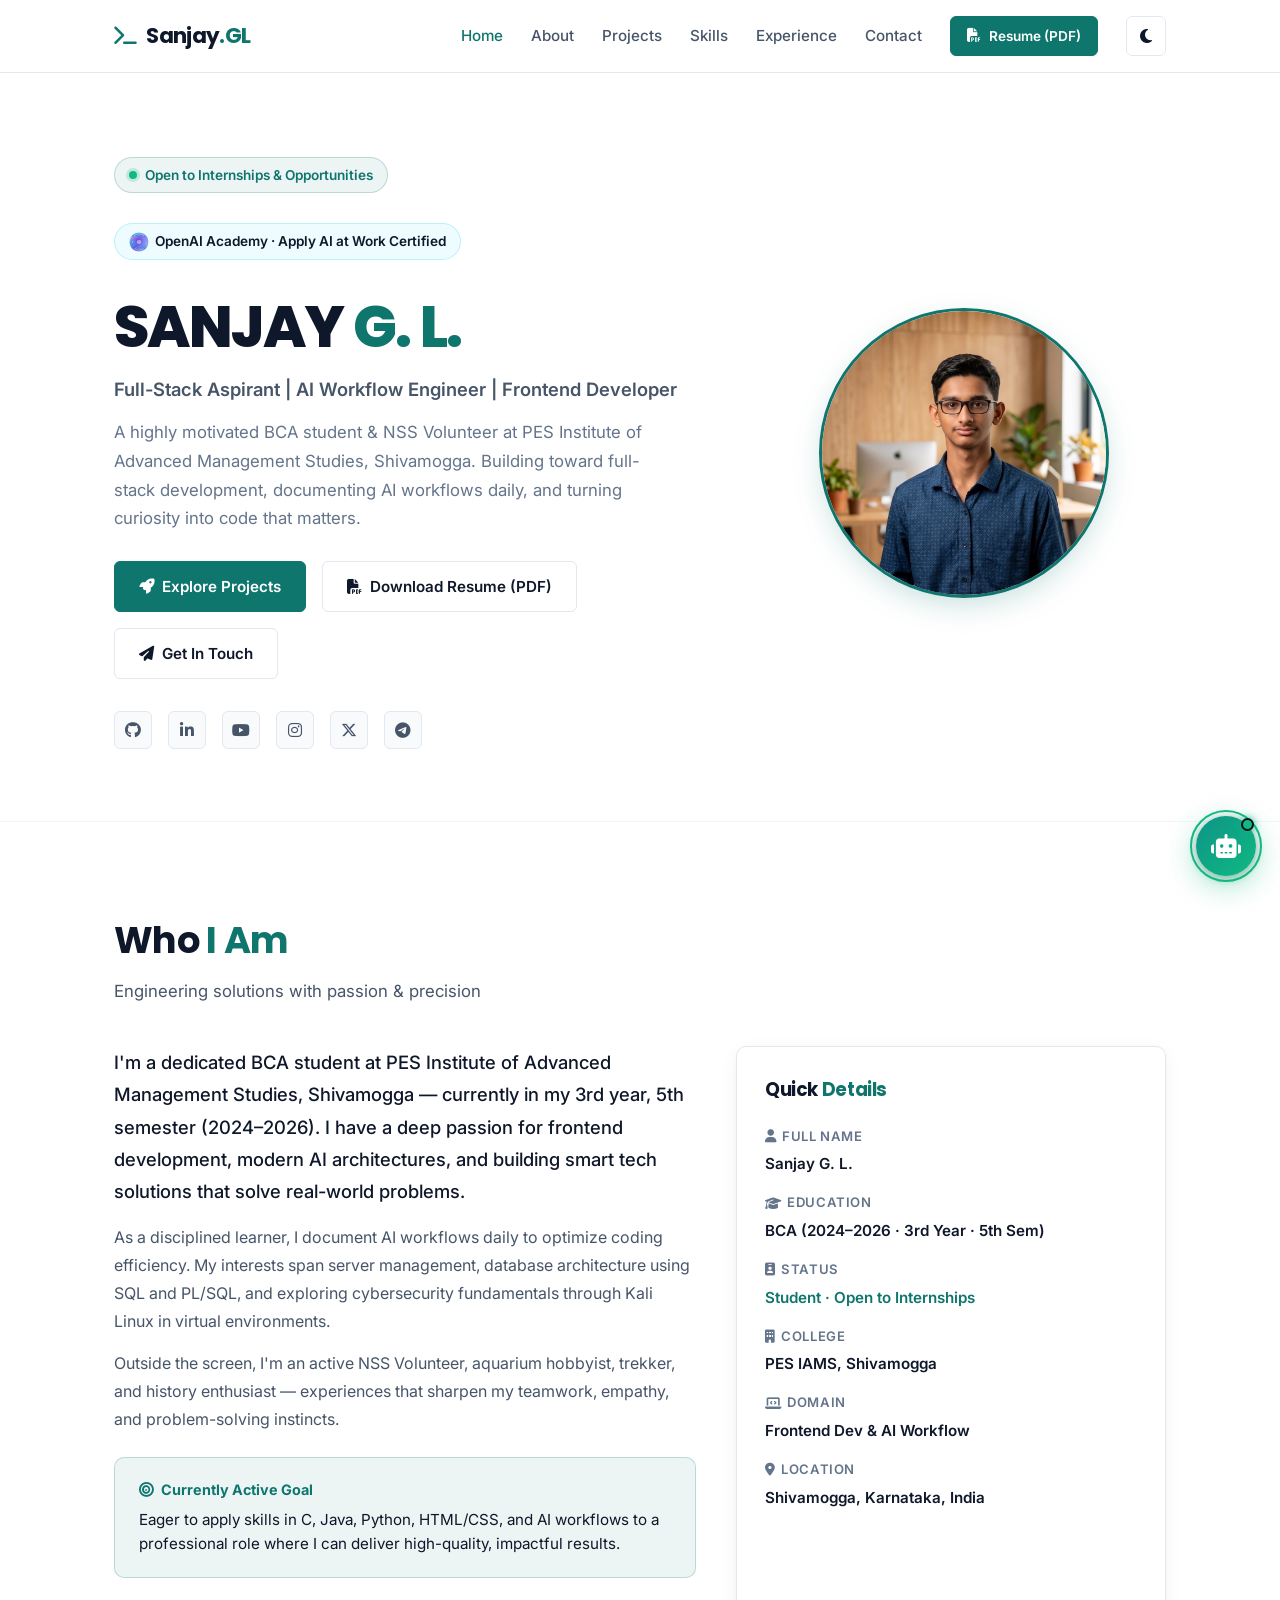
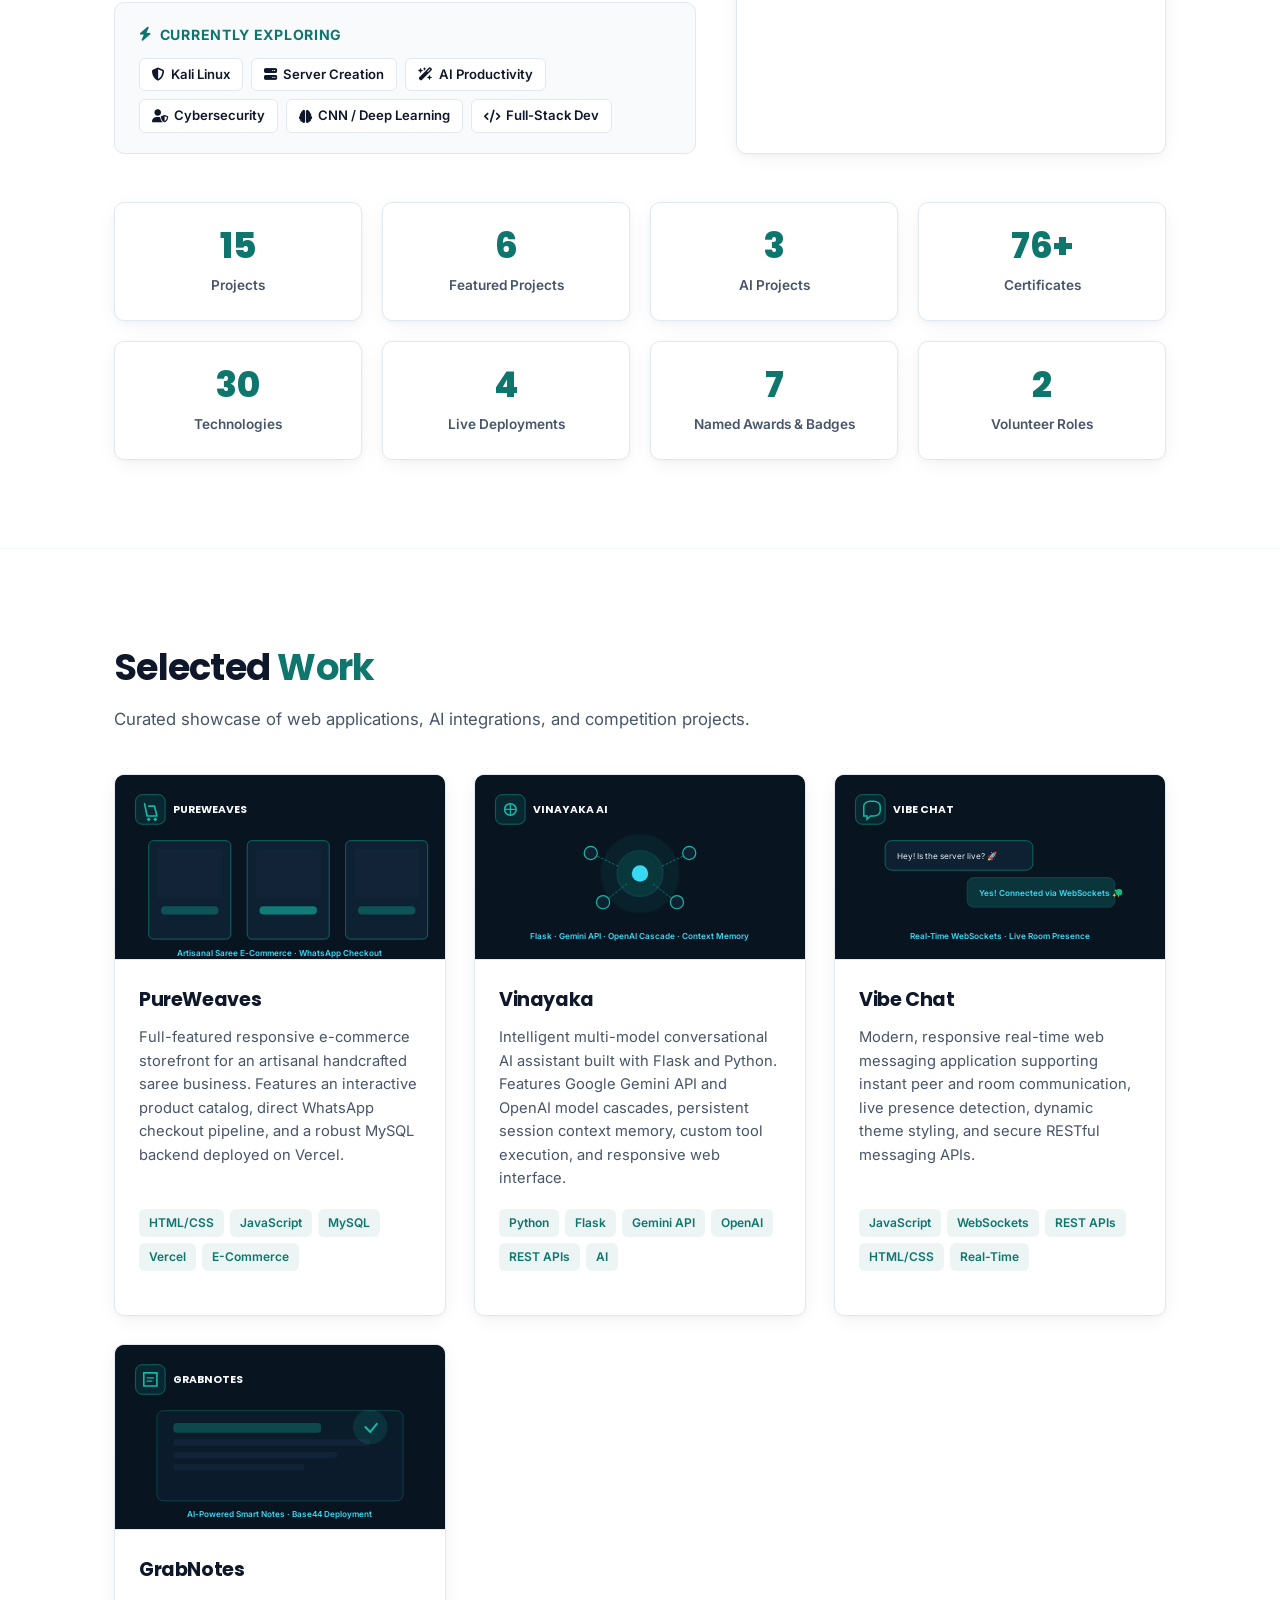
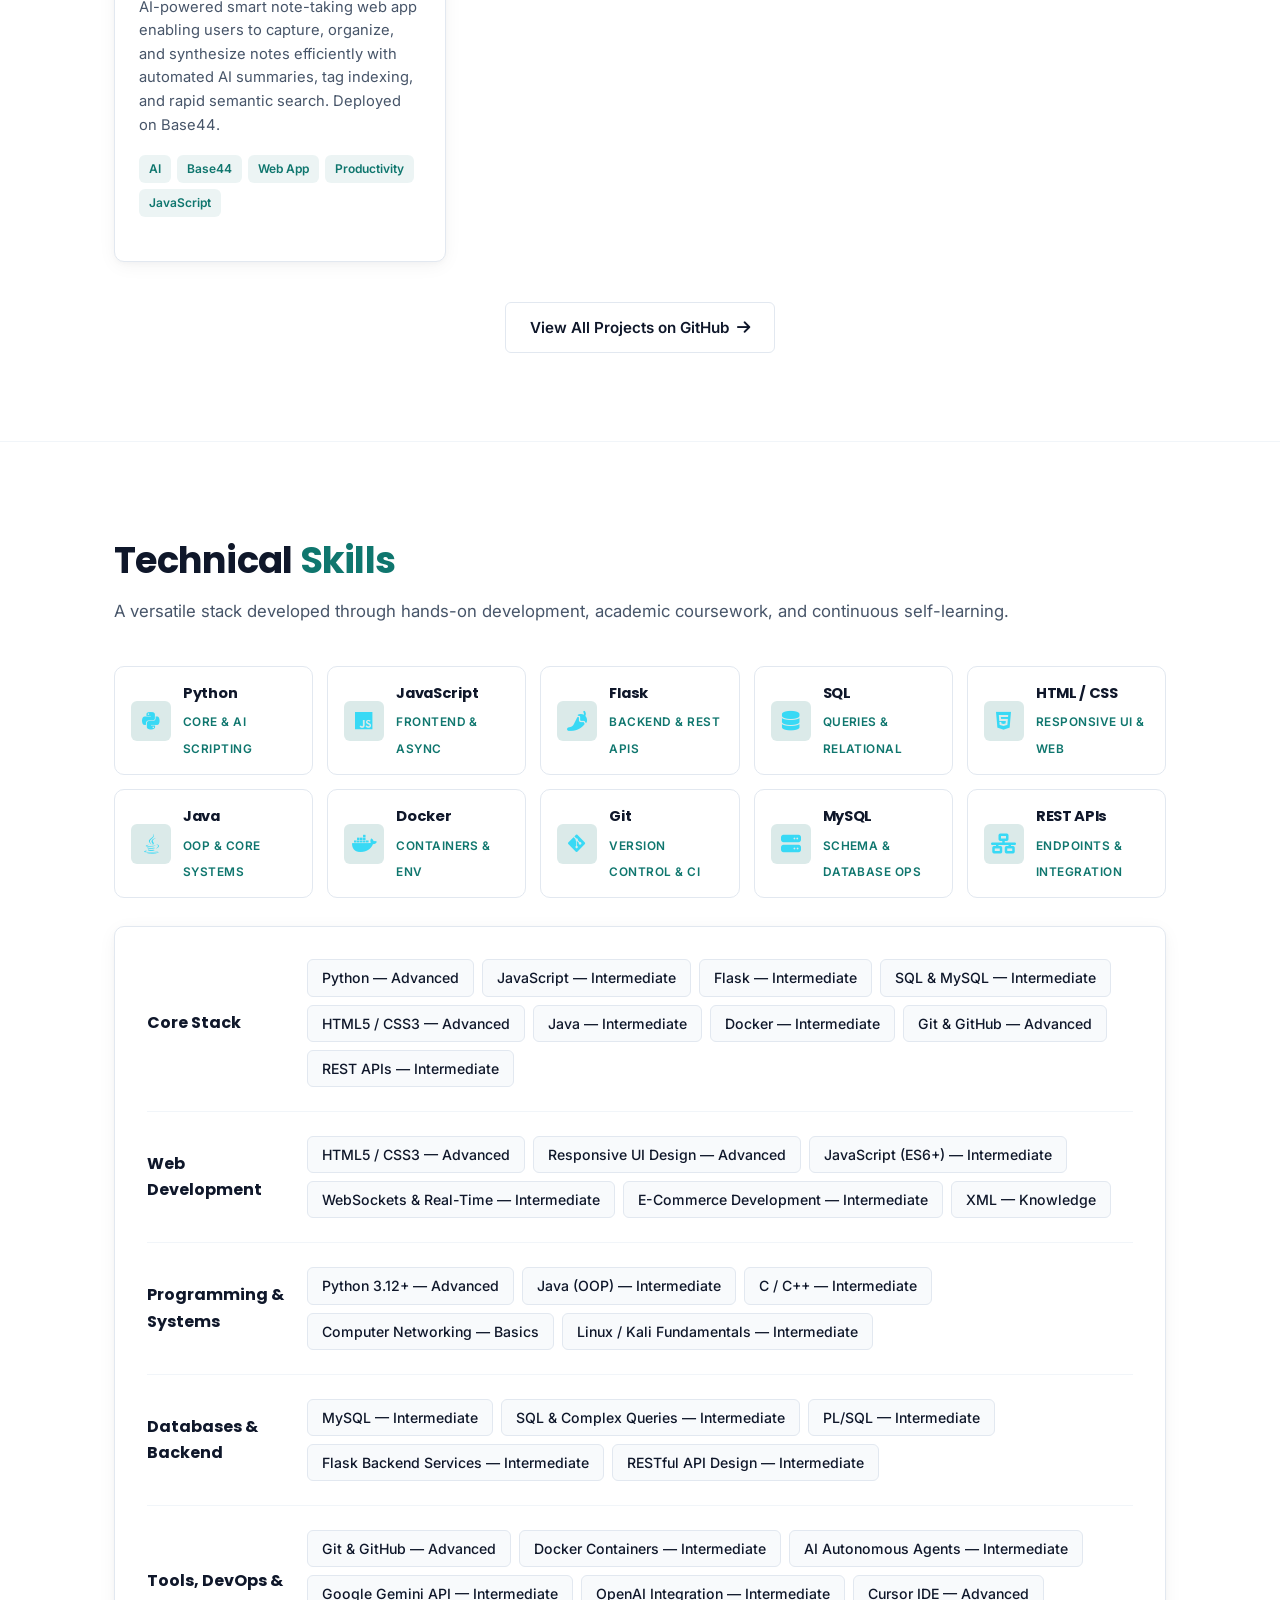
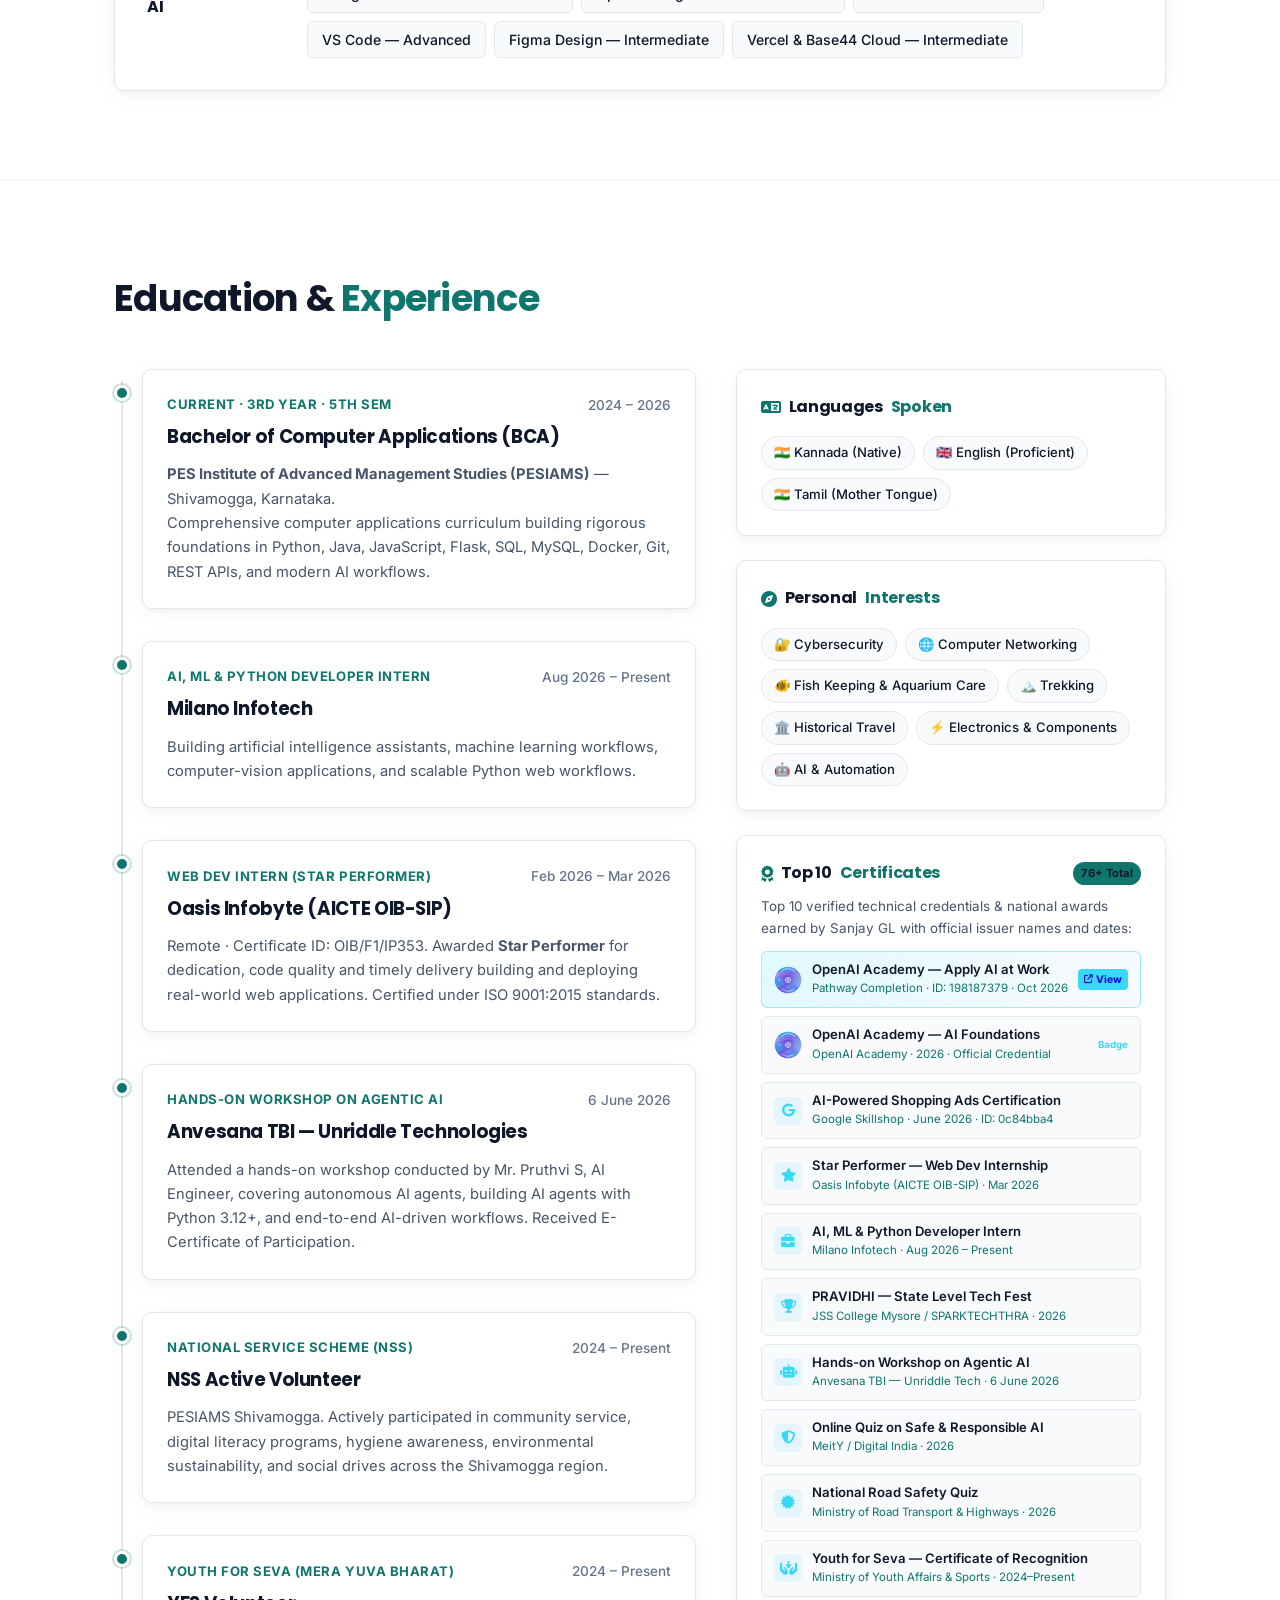
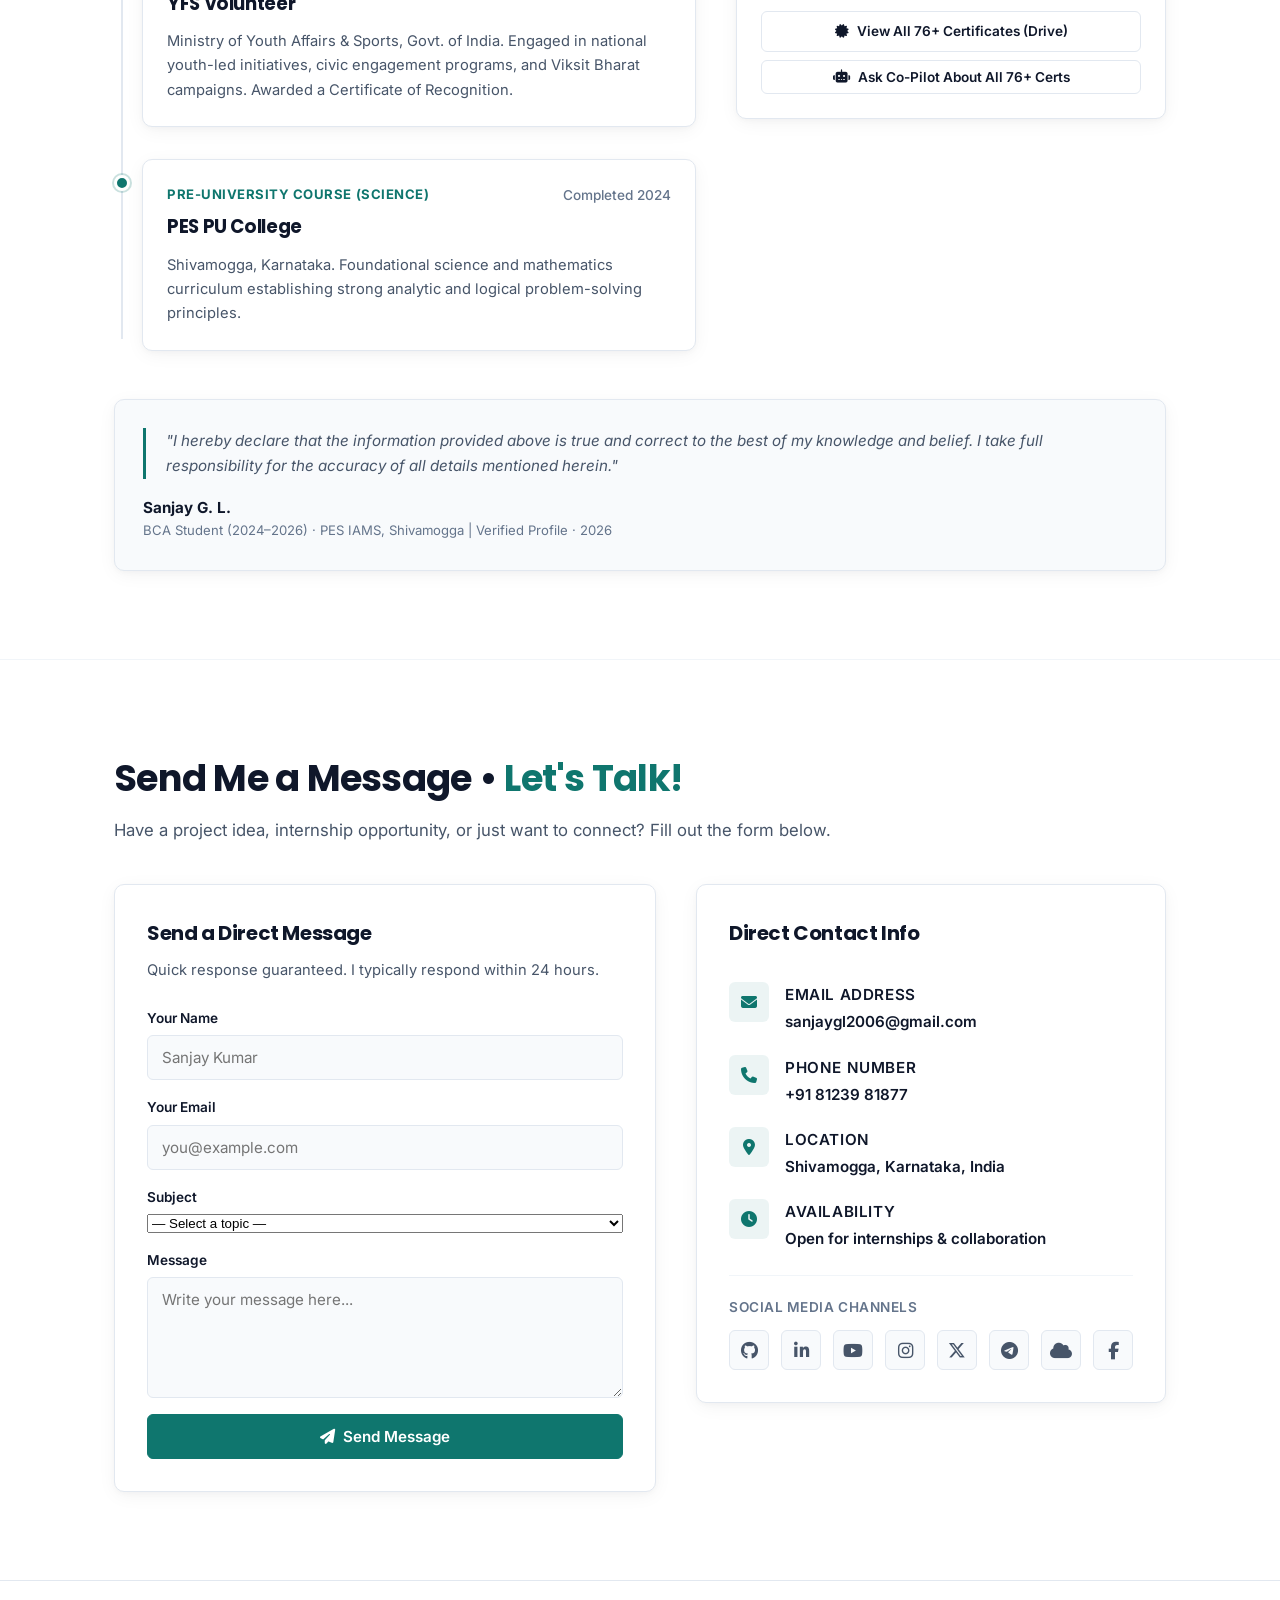
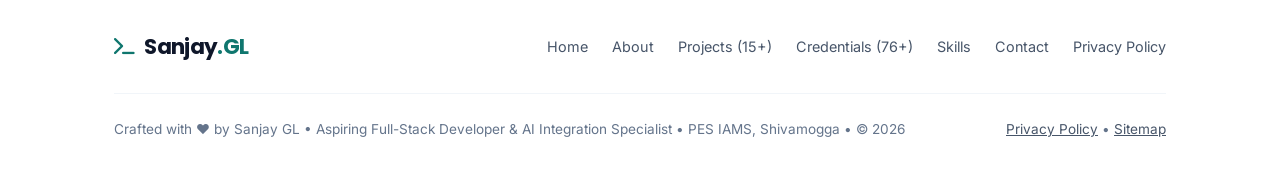
==== commit b2f03547: "Update portfolio: remove featured project buttons" ====
--- a/index.html
+++ b/index.html
@@ -382,16 +382,6 @@
                 <span class="tech-tag">Vercel</span>
                 <span class="tech-tag">E-Commerce</span>
               </div>
-              <div class="project-buttons">
-                <a href="https://pureweaves.vercel.app/" target="_blank" rel="noopener noreferrer"
-                  class="btn btn-primary btn-sm" aria-label="PureWeaves live demo">
-                  <i class="fa-solid fa-arrow-up-right-from-square"></i> Live Demo
-                </a>
-                <a href="https://github.com/SanjayGL-8123/pureweaves" target="_blank" rel="noopener noreferrer"
-                  class="btn btn-outline btn-sm" aria-label="PureWeaves GitHub repository">
-                  <i class="fa-brands fa-github"></i> GitHub
-                </a>
-              </div>
             </div>
           </article>
 
@@ -435,12 +425,6 @@
                 <span class="tech-tag">REST APIs</span>
                 <span class="tech-tag">AI</span>
               </div>
-              <div class="project-buttons">
-                <a href="https://github.com/SanjayGL-8123/vinayaka" target="_blank" rel="noopener noreferrer"
-                  class="btn btn-primary btn-sm" aria-label="Vinayaka GitHub repository">
-                  <i class="fa-brands fa-github"></i> GitHub Repository
-                </a>
-              </div>
             </div>
           </article>
 
@@ -477,12 +461,6 @@
                 <span class="tech-tag">REST APIs</span>
                 <span class="tech-tag">HTML/CSS</span>
                 <span class="tech-tag">Real-Time</span>
-              </div>
-              <div class="project-buttons">
-                <a href="https://github.com/SanjayGL-8123/vibe-chat" target="_blank" rel="noopener noreferrer"
-                  class="btn btn-primary btn-sm" aria-label="Vibe Chat GitHub repository">
-                  <i class="fa-brands fa-github"></i> GitHub Repository
-                </a>
               </div>
             </div>
           </article>
@@ -522,16 +500,6 @@
                 <span class="tech-tag">Web App</span>
                 <span class="tech-tag">Productivity</span>
                 <span class="tech-tag">JavaScript</span>
-              </div>
-              <div class="project-buttons">
-                <a href="https://grab-notes.base44.app/" target="_blank" rel="noopener noreferrer"
-                  class="btn btn-primary btn-sm" aria-label="GrabNotes live demo">
-                  <i class="fa-solid fa-arrow-up-right-from-square"></i> Live Demo
-                </a>
-                <a href="https://github.com/SanjayGL-8123/grabnotes" target="_blank" rel="noopener noreferrer"
-                  class="btn btn-outline btn-sm" aria-label="GrabNotes GitHub repository">
-                  <i class="fa-brands fa-github"></i> GitHub
-                </a>
               </div>
             </div>
           </article>
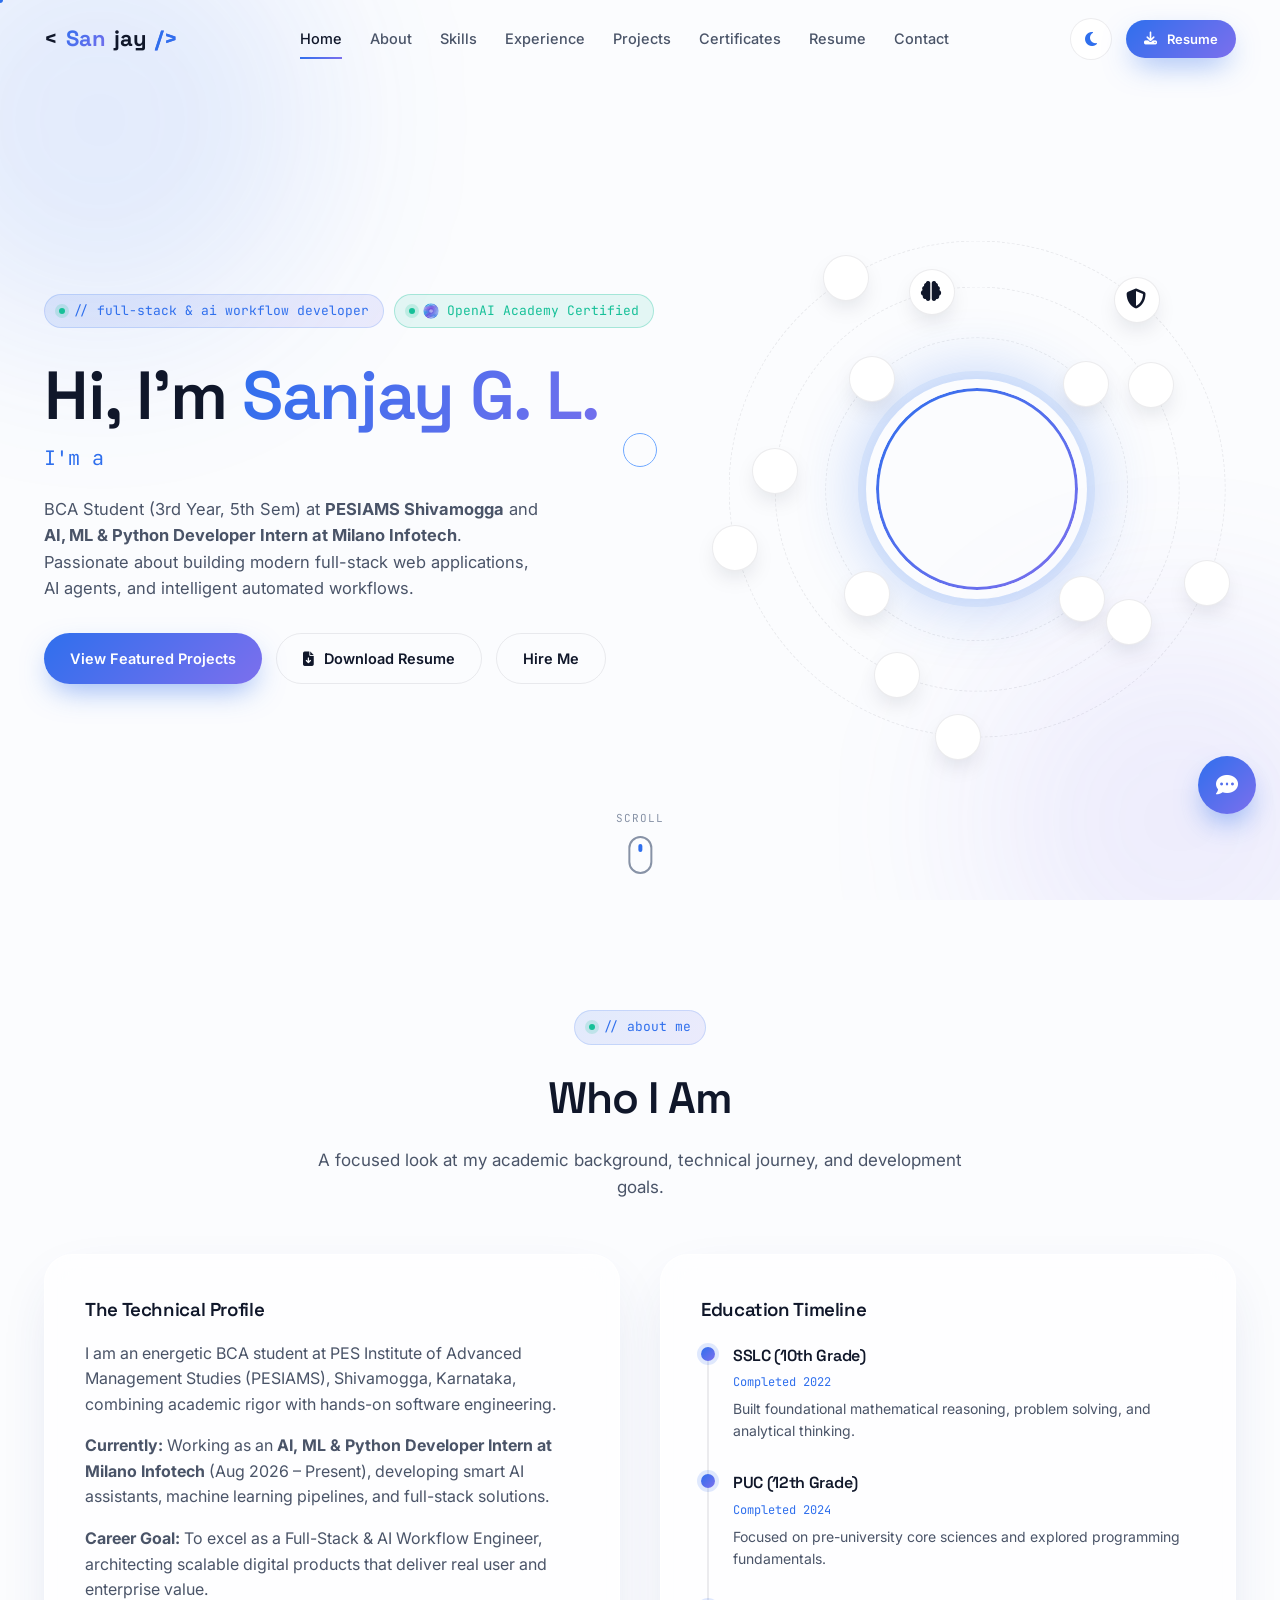
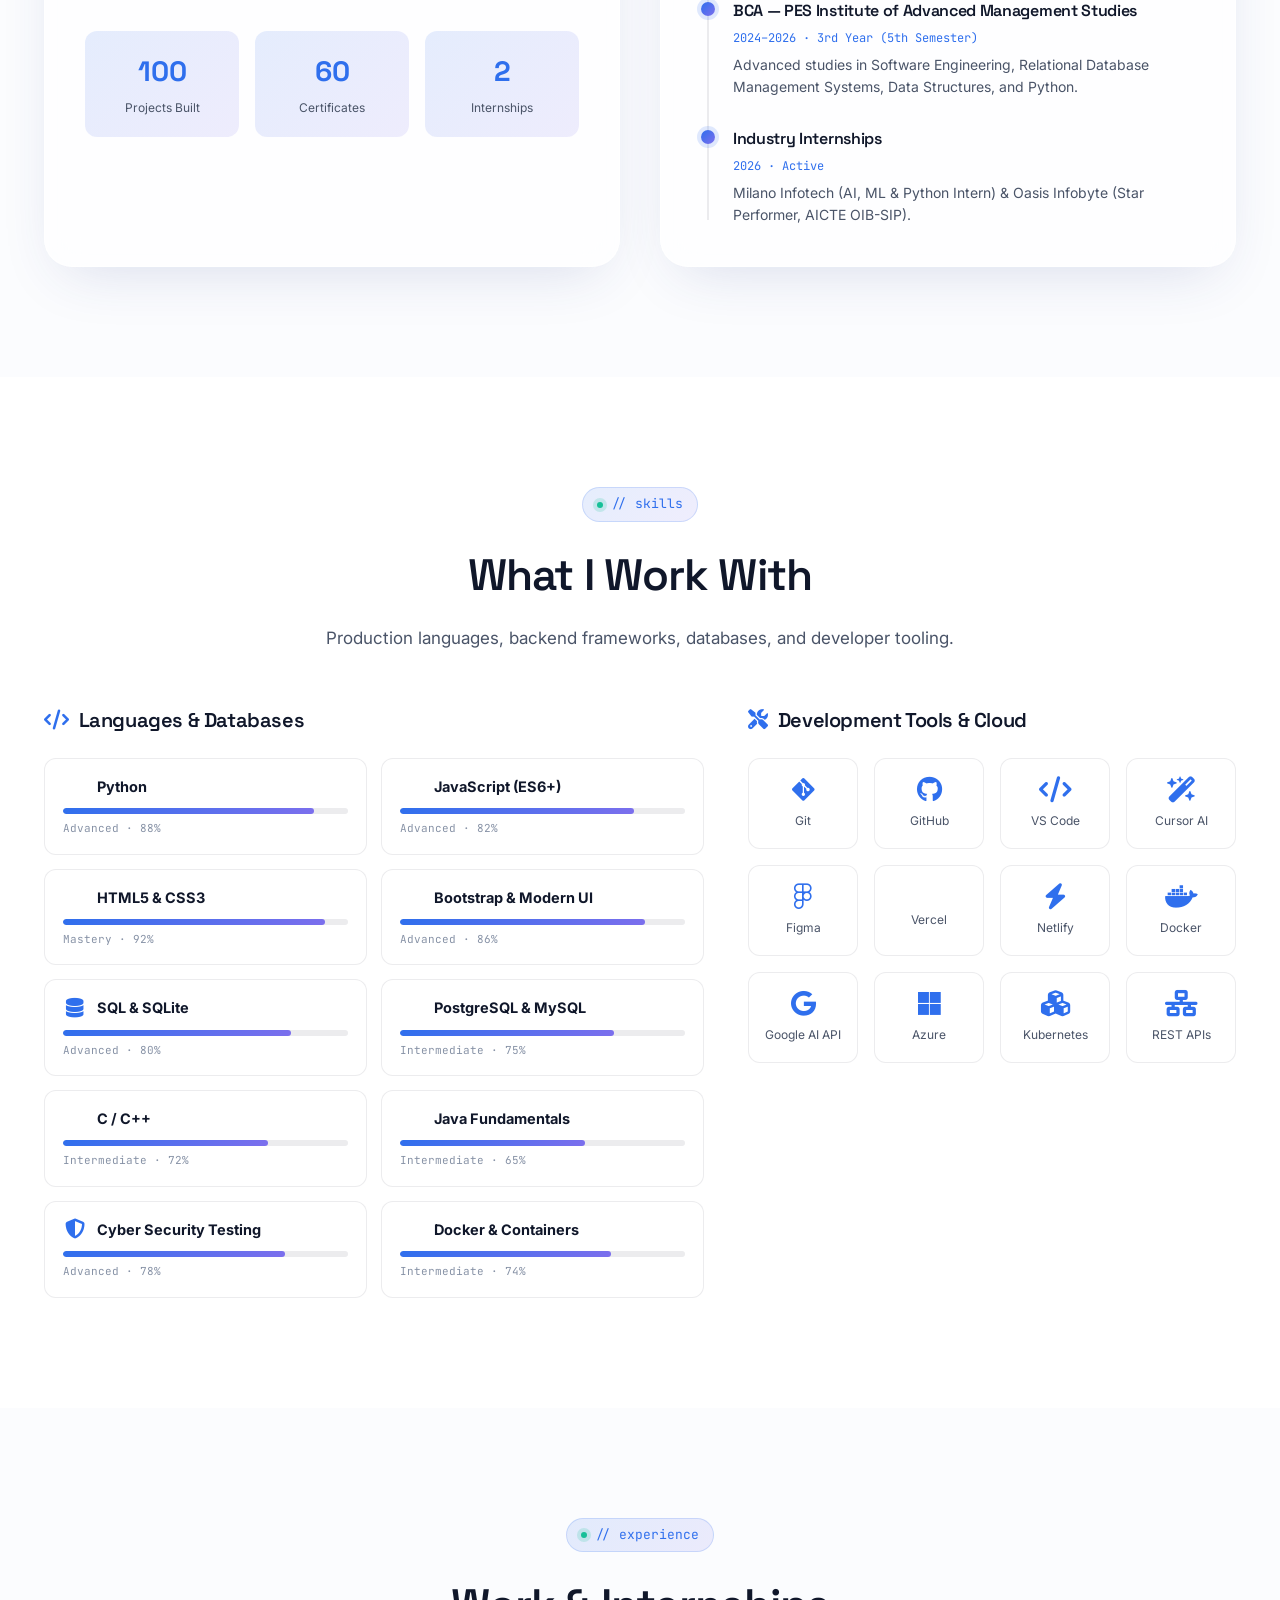
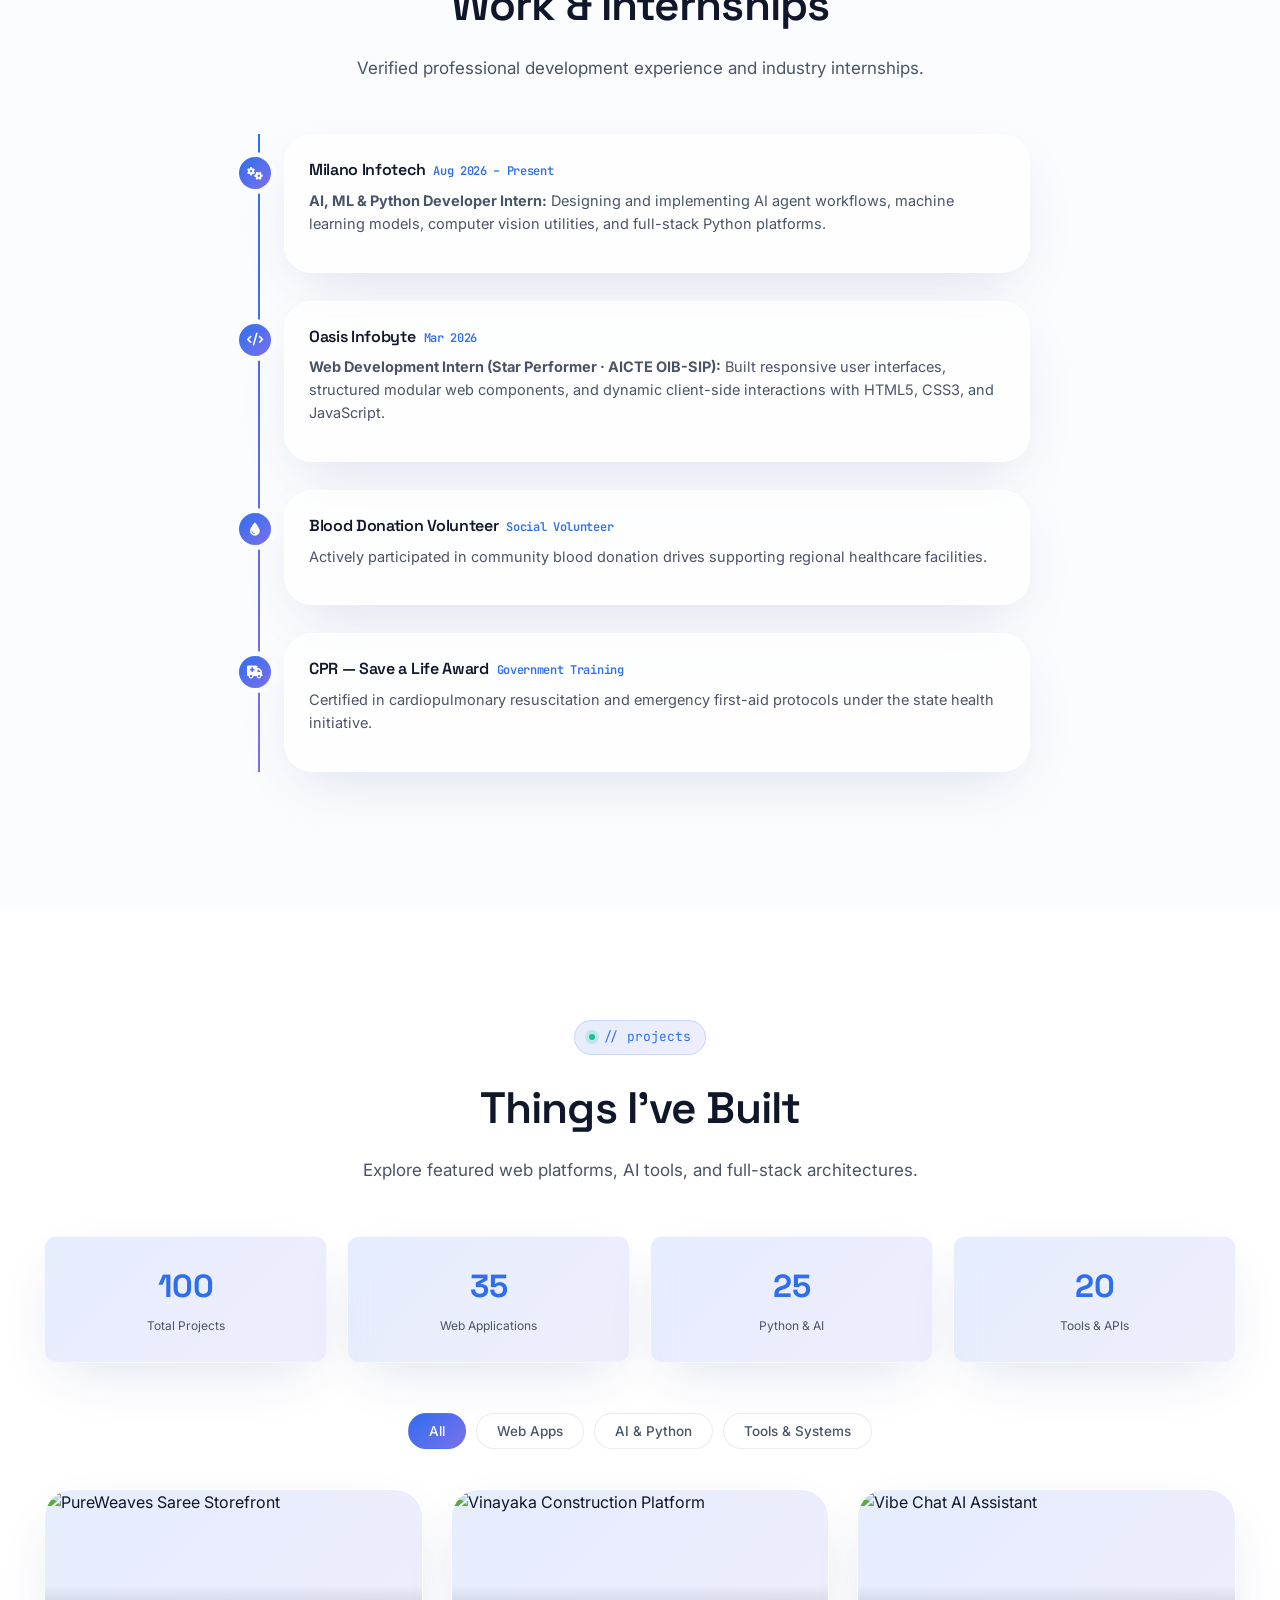
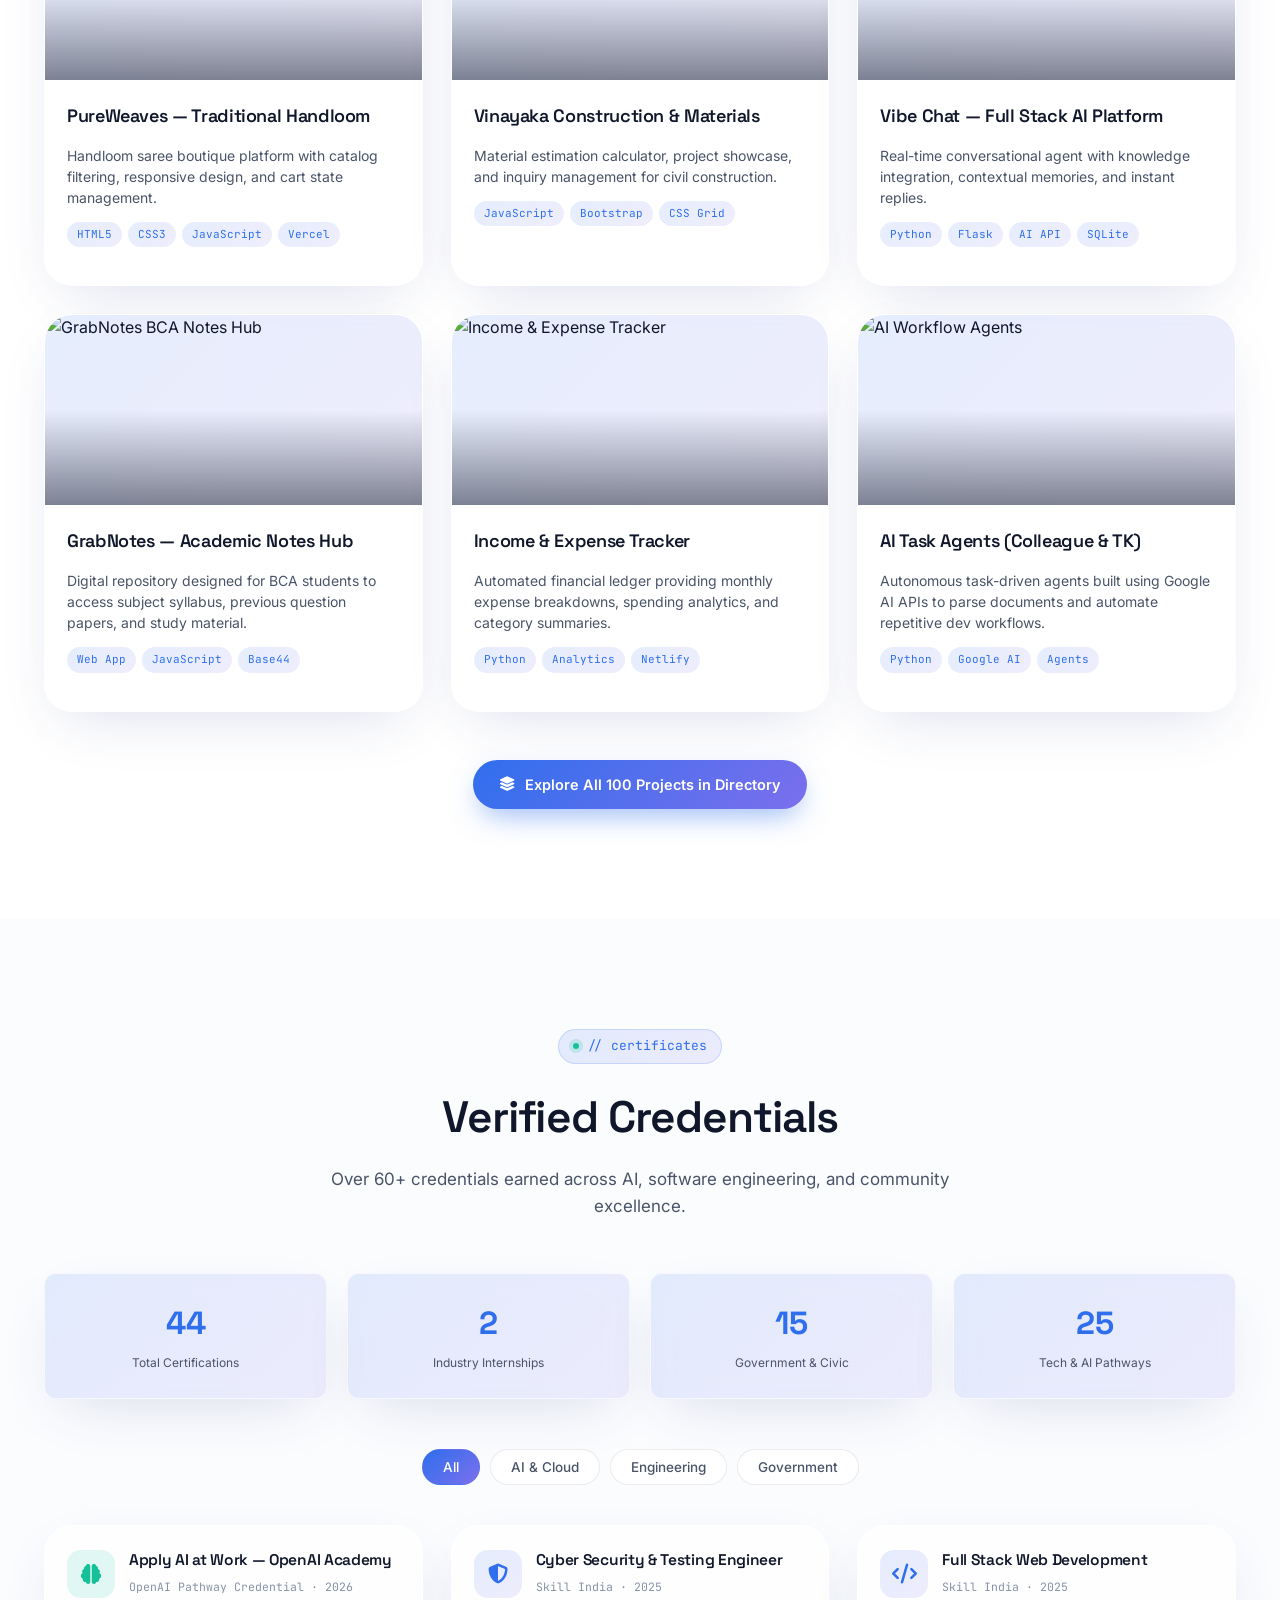
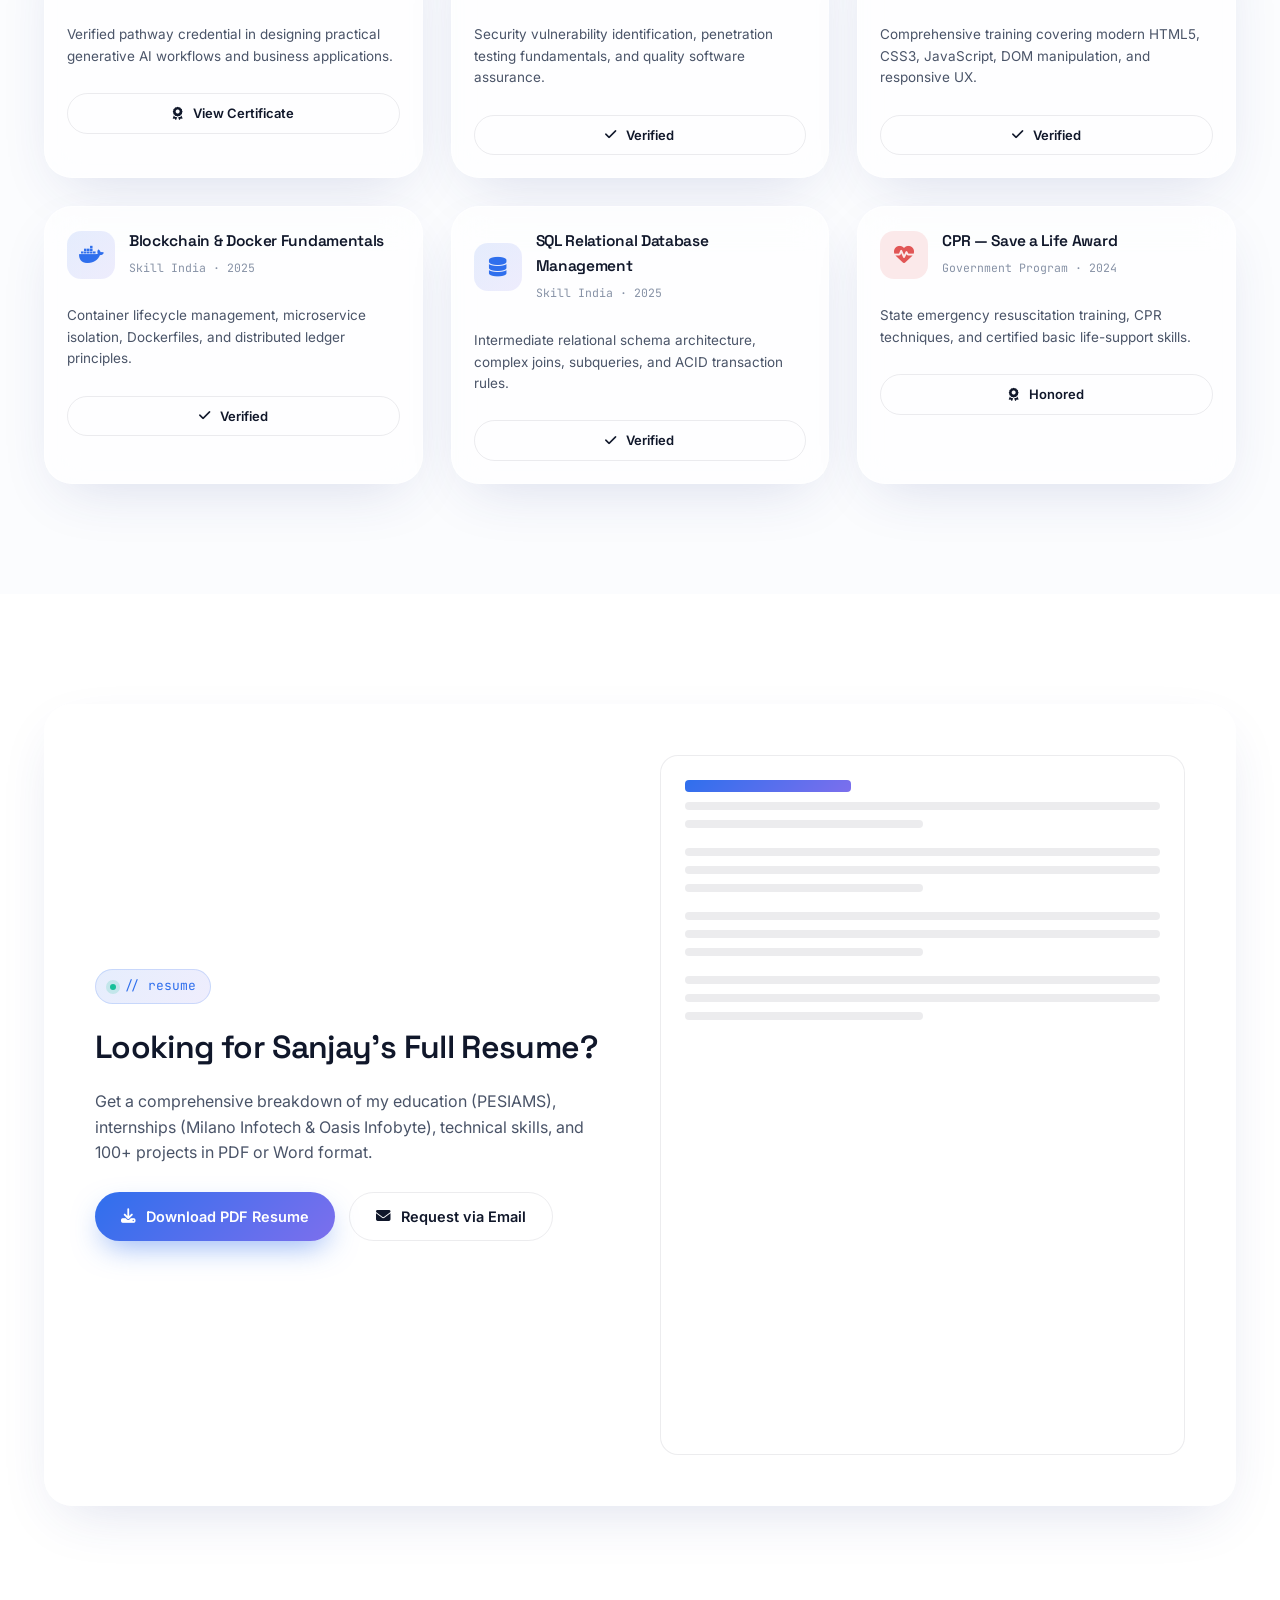
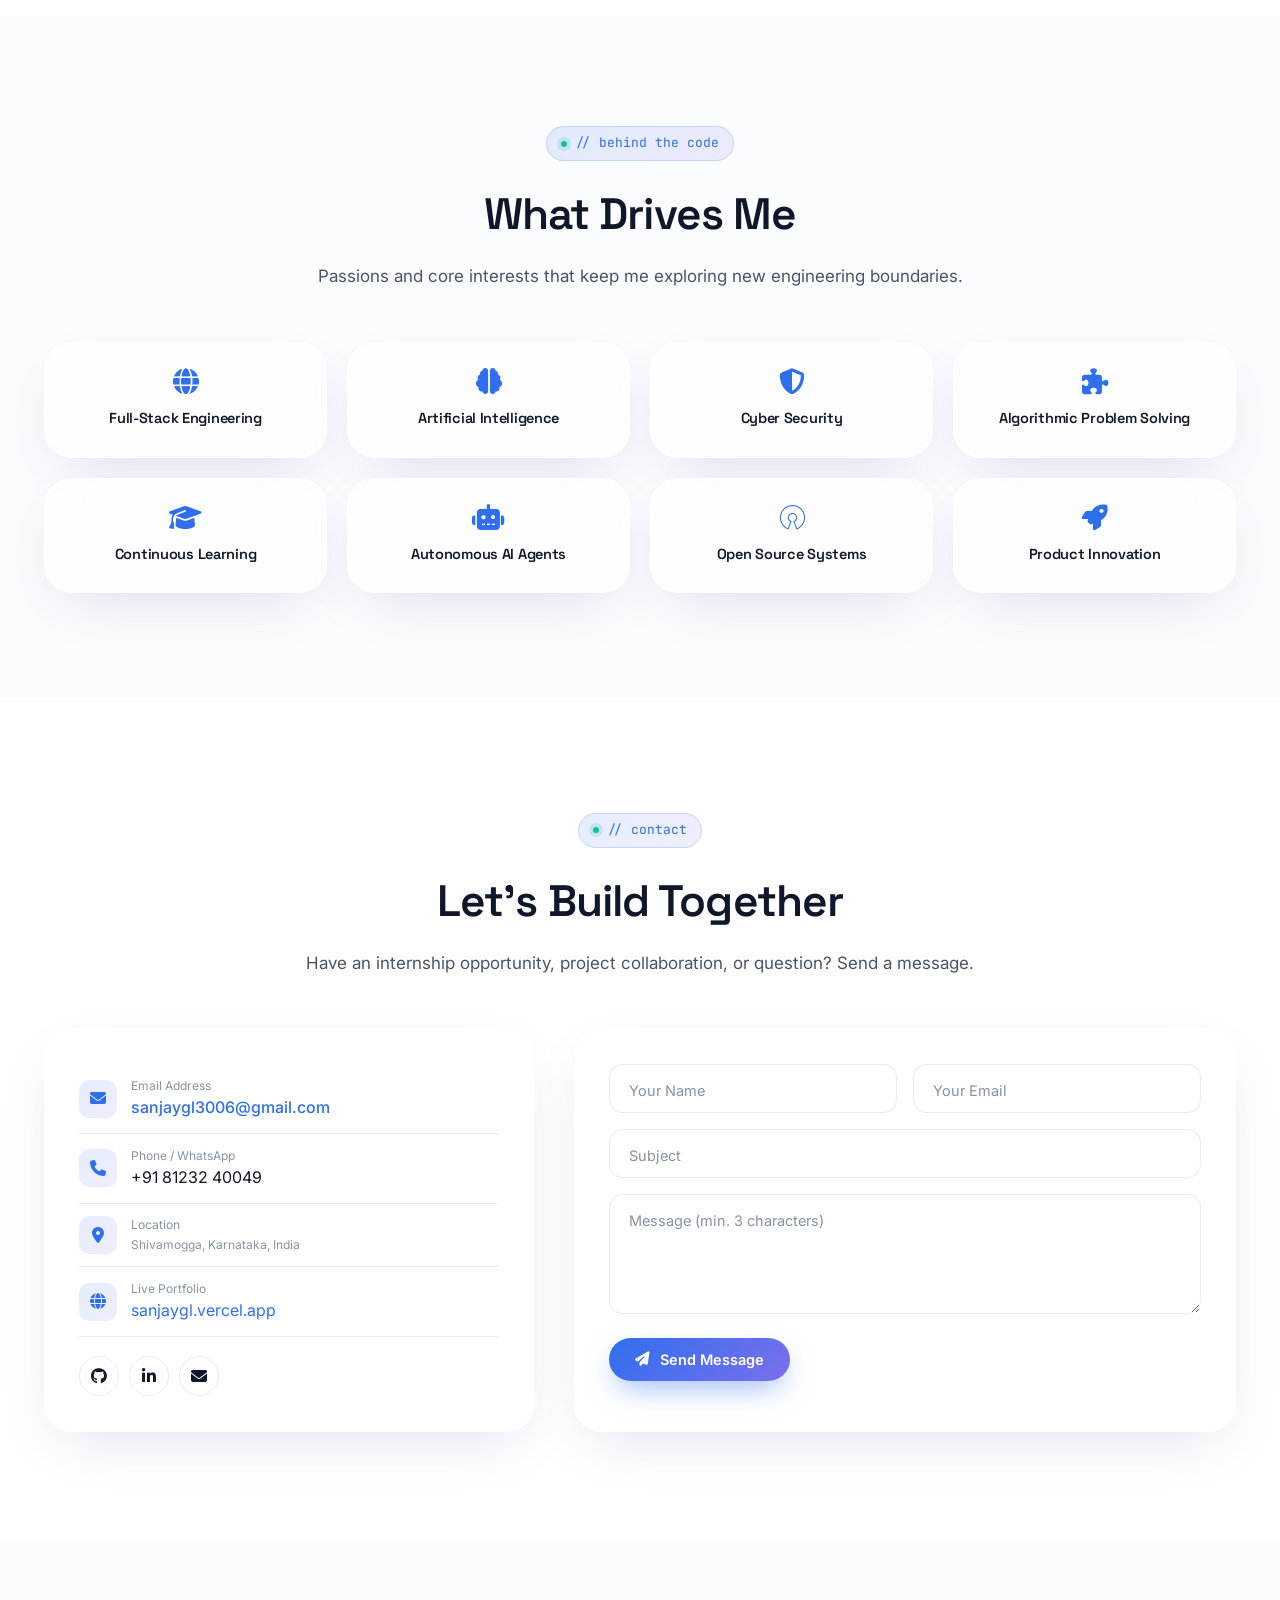
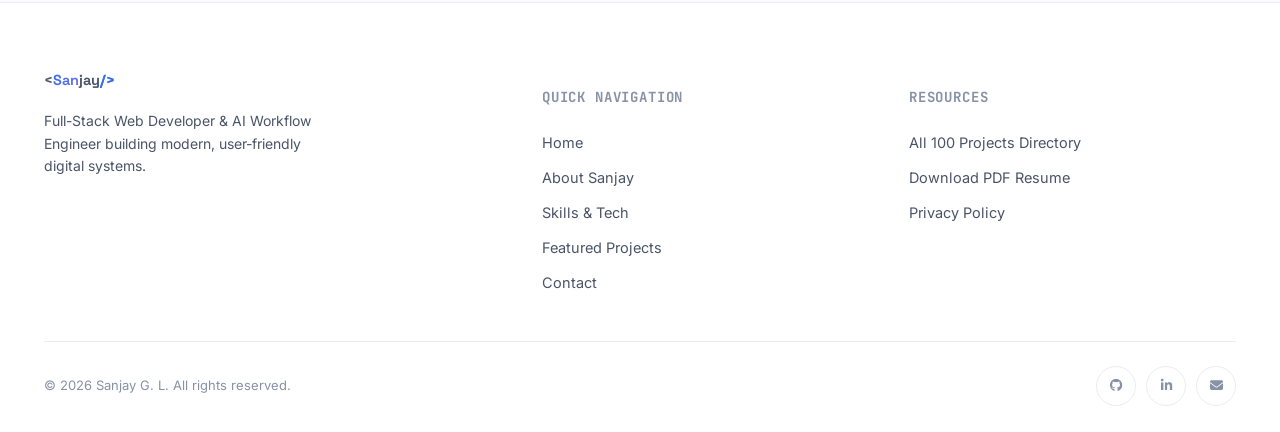
==== commit 01d4a719: "Implement modern glassmorphic design system, orbit animation, scroll progress, and custom interactiv" ====
--- a/index.html
+++ b/index.html
@@ -1,13 +1,12 @@
 <!DOCTYPE html>
 <html lang="en">
-
 <head>
   <meta charset="UTF-8">
   <meta name="viewport" content="width=device-width, initial-scale=1.0">
-  <title>Sanjay G. L. — Full-Stack Aspirant | AI Workflow Engineer | BCA Student</title>
-  <meta name="description"
-    content="Portfolio of Sanjay G. L., BCA student at PES IAMS Shivamogga, Karnataka. Passionate about frontend development, AI workflows, and building smart tech solutions.">
+  <title>Sanjay G. L. — Full Stack Developer & AI Workflow Engineer</title>
+  <meta name="description" content="Portfolio of Sanjay G. L., BCA student at PESIAMS Shivamogga & AI Developer Intern at Milano Infotech. Full-stack development, Python, AI agents, and modern web applications.">
   <meta name="author" content="Sanjay G. L.">
+  <meta name="theme-color" content="#2F6FED">
 
   <!-- Geographical Meta Tags (GEO SEO) -->
   <meta name="geo.region" content="IN-KA">
@@ -19,1092 +18,734 @@
   <link rel="sitemap" type="application/xml" title="Sitemap" href="/sitemap.xml">
 
   <!-- Favicon -->
-  <link rel="icon" type="image/png" href="assets/spvm3-logo.png">
+  <link rel="icon" type="image/png" href="assets/openai-academy-badge.png">
 
   <!-- Open Graph & Twitter Cards -->
   <meta property="og:type" content="website">
-  <meta property="og:title" content="Sanjay G. L. — Full-Stack Aspirant | AI Workflow Engineer">
-  <meta property="og:description"
-    content="BCA Student at PES IAMS Shivamogga. Building toward full-stack development, documenting AI workflows daily, and turning curiosity into code that matters.">
+  <meta property="og:title" content="Sanjay G. L. — Full Stack Developer & AI Workflow Engineer">
+  <meta property="og:description" content="BCA Student at PESIAMS Shivamogga & AI Intern at Milano Infotech. Building full-stack Python platforms, AI agents, and interactive web tools.">
   <meta property="og:image" content="https://sanjaygl.vercel.app/assets/profile.png">
   <meta property="og:url" content="https://sanjaygl.vercel.app/">
   <meta name="twitter:card" content="summary_large_image">
-  <meta name="twitter:title" content="Sanjay G. L. — Full-Stack Aspirant | AI Workflow Engineer">
-  <meta name="twitter:description"
-    content="BCA Student at PES IAMS Shivamogga. Building toward full-stack development, documenting AI workflows daily, and turning curiosity into code that matters.">
+  <meta name="twitter:title" content="Sanjay G. L. — Full Stack Developer & AI Workflow Engineer">
+  <meta name="twitter:description" content="BCA Student at PESIAMS Shivamogga & AI Intern at Milano Infotech. Building full-stack Python platforms, AI agents, and interactive web tools.">
   <meta name="twitter:image" content="https://sanjaygl.vercel.app/assets/profile.png">
 
-  <!-- Resource Preconnects -->
-  <link rel="preconnect" href="https://cdnjs.cloudflare.com" crossorigin>
+  <!-- Fonts: Space Grotesk, Inter, JetBrains Mono -->
   <link rel="preconnect" href="https://fonts.googleapis.com">
   <link rel="preconnect" href="https://fonts.gstatic.com" crossorigin>
-
-  <!-- Font Awesome Icons -->
+  <link href="https://fonts.googleapis.com/css2?family=Space+Grotesk:wght@500;600;700&family=Inter:wght@400;500;600;700&family=JetBrains+Mono:wght@400;500;600&display=swap" rel="stylesheet">
+
+  <!-- Icon Libraries -->
   <link rel="stylesheet" href="https://cdnjs.cloudflare.com/ajax/libs/font-awesome/6.5.1/css/all.min.css">
-
-  <!-- Modern Clean Redesign CSS -->
-  <link rel="stylesheet" href="css/clean-redesign.css?v=2.6.0">
-
-  <!-- Schema.org JSON-LD -->
-  <script type="application/ld+json">
-  {
-    "@context": "https://schema.org",
-    "@type": "Person",
-    "@id": "https://sanjaygl.vercel.app/#person",
-    "name": "Sanjay G. L.",
-    "alternateName": ["Sanjay G L", "Sanjay GL", "Sanju"],
-    "url": "https://sanjaygl.vercel.app/",
-    "image": "https://sanjaygl.vercel.app/assets/profile.png",
-    "jobTitle": "Full-Stack Aspirant | AI Workflow Engineer | BCA Student",
-    "description": "BCA Student (3rd Year, 5th Semester) at PES IAMS Shivamogga, Karnataka, India. Oasis Infobyte Star Performer, NSS & YFS Volunteer. Building toward full-stack development and documenting AI workflows daily.",
-    "email": "mailto:sanjaygl2006@gmail.com",
-    "telephone": "+918123981877",
-    "alumniOf": {
-      "@type": "CollegeOrUniversity",
-      "name": "PES Institute of Advanced Management Studies",
-      "address": {
-        "@type": "PostalAddress",
-        "addressLocality": "Shivamogga",
-        "addressRegion": "Karnataka",
-        "addressCountry": "India"
-      }
-    },
-    "address": {
-      "@type": "PostalAddress",
-      "addressLocality": "Shivamogga",
-      "addressRegion": "Karnataka",
-      "addressCountry": "India"
-    },
-    "knowsAbout": [
-      "HTML5", "CSS3", "JavaScript", "C", "C++", "Java", "Python",
-      "SQL", "PL/SQL", "MySQL", "Git", "GitHub", "AI Productivity Tools",
-      "Cybersecurity", "Kali Linux", "Google AI Studio", "Agentic AI"
-    ],
-    "sameAs": [
-      "https://github.com/SanjayGL-8123",
-      "https://www.linkedin.com/in/sanjay-gl-b86631336/",
-      "https://www.youtube.com/@code_catalyst_collective",
-      "https://www.instagram.com/me__sanjaygl8123",
-      "https://x.com/SanjayGL8123456",
-      "https://t.me/Sanjaygl30"
-    ]
-  }
-  </script>
+  <link rel="stylesheet" href="https://cdnjs.cloudflare.com/ajax/libs/devicon/2.15.1/devicon.min.css">
+
+  <!-- AOS Animation on Scroll -->
+  <link rel="stylesheet" href="https://cdnjs.cloudflare.com/ajax/libs/aos/2.3.1/aos.css">
+
+  <!-- Main Design System & Animation Styles -->
+  <link rel="stylesheet" href="css/clean-redesign.css?v=3.0.0">
 </head>
-
 <body>
-  <!-- Accessible Skip Link: Hidden visually until focused via keyboard -->
-  <a href="#main-content" class="skip-link">Skip to main content</a>
-
-  <!-- ===================== 1. NAVBAR ===================== -->
-  <header class="clean-navbar" id="navbar">
-    <div class="clean-container nav-container">
-      <a href="#home" class="clean-logo" aria-label="Sanjay G. L. Homepage">
-        <i class="fa-solid fa-terminal teal-accent" style="font-size:1.25rem;"></i>
-        <span>Sanjay<span class="teal-accent">.GL</span></span>
-      </a>
-
-      <nav class="clean-nav-links" id="navLinks" aria-label="Main Navigation">
-        <a href="#home" class="nav-link active">Home</a>
-        <a href="#about" class="nav-link">About</a>
-        <a href="#projects" class="nav-link">Projects</a>
-        <a href="#skills" class="nav-link">Skills</a>
-        <a href="#experience" class="nav-link">Experience</a>
-        <a href="#contact" class="nav-link">Contact</a>
-        <a href="assets/Sanjay_GL_Resume.pdf" target="_blank" rel="noopener noreferrer"
-          class="btn btn-primary btn-sm nav-resume-btn" download="Sanjay_GL_Resume.pdf">
-          <i class="fa-solid fa-file-pdf"></i> Resume (PDF)
+
+  <!-- Fullscreen Loading Screen -->
+  <div id="loader">
+    <div class="loader-mark mono">&lt;sanjay<span style="color:var(--violet)">.gl</span>/&gt;</div>
+    <div class="loader-bar"></div>
+  </div>
+
+  <!-- Top Scroll Progress Bar -->
+  <div id="scroll-progress"></div>
+
+  <!-- Smooth Trailing Custom Cursor -->
+  <div class="cursor-dot"></div>
+  <div class="cursor-ring"></div>
+
+  <!-- Sticky Navbar with Glassmorphism -->
+  <header id="navbar">
+    <div class="container nav-inner">
+      <a href="#home" class="logo">&lt;<span>San</span>jay<span class="dot">/&gt;</span></a>
+      <nav class="nav-links" id="nav-links">
+        <a href="#home" class="active">Home</a>
+        <a href="#about">About</a>
+        <a href="#skills">Skills</a>
+        <a href="#experience">Experience</a>
+        <a href="#projects">Projects</a>
+        <a href="#certificates">Certificates</a>
+        <a href="#resume">Resume</a>
+        <a href="#contact">Contact</a>
+      </nav>
+      <div class="nav-actions">
+        <button class="theme-toggle" id="theme-toggle" aria-label="Toggle dark mode">
+          <i class="fa-solid fa-moon"></i><i class="fa-solid fa-sun"></i>
+        </button>
+        <a href="assets/Sanjay_GL_Resume.pdf" download class="btn btn-primary btn-sm">
+          <i class="fa-solid fa-download"></i> Resume
         </a>
-        <button class="theme-toggle-btn" id="themeToggleBtn" aria-label="Toggle Theme">
-          <i class="fa-solid fa-moon"></i>
+        <button class="nav-toggle" id="nav-toggle" aria-label="Toggle Navigation Menu">
+          <span></span><span></span><span></span>
         </button>
-      </nav>
-
-      <button class="mobile-toggle" id="mobileMenuBtn" aria-label="Toggle Navigation Menu" aria-expanded="false"
-        aria-controls="navLinks">
-        <span></span>
-        <span></span>
-        <span></span>
-      </button>
+      </div>
     </div>
   </header>
 
-  <main id="main-content">
-    <!-- ===================== 2. HERO SECTION ===================== -->
-    <section class="hero-section" id="home">
-      <div class="clean-container">
-        <div class="hero-grid">
-          <!-- Left Column: Content -->
-          <div class="hero-content fade-in-on-scroll">
-            <div style="display:flex;gap:10px;align-items:center;flex-wrap:wrap;margin-bottom:14px;">
-              <div class="hero-badge">
-                <span class="green-dot"></span>
-                <span>Open to Internships &amp; Opportunities</span>
-              </div>
-              <a href="assets/openai-apply-ai-at-work.png" target="_blank" rel="noopener noreferrer" class="hero-badge"
-                style="background:rgba(56,217,245,0.08);border-color:rgba(56,217,245,0.3);color:var(--text-main);text-decoration:none;display:inline-flex;align-items:center;gap:6px;"
-                title="View Verified OpenAI Academy Pathway Completion Certificate">
-                <img src="assets/openai-academy-badge.png" alt="OpenAI Academy badge" loading="lazy"
-                  style="width:20px;height:20px;border-radius:50%;object-fit:contain;">
-                <span>OpenAI Academy · Apply AI at Work Certified</span>
+  <main>
+    <!-- HERO SECTION -->
+    <section class="hero" id="home">
+      <div id="particles-hero"></div>
+      <div class="hero-bg-blob blob-1"></div>
+      <div class="hero-bg-blob blob-2"></div>
+      <div class="container hero-grid">
+        <div>
+          <div style="display:flex;gap:10px;align-items:center;flex-wrap:wrap;margin-bottom:12px;">
+            <div class="eyebrow">// full-stack &amp; ai workflow developer</div>
+            <a href="assets/openai-apply-ai-at-work.png" target="_blank" rel="noopener noreferrer" class="eyebrow" style="background:rgba(22,192,152,0.1);border-color:rgba(22,192,152,0.3);color:var(--mint);text-decoration:none;" title="View Verified OpenAI Academy Pathway Completion">
+              <img src="assets/openai-academy-badge.png" alt="OpenAI Academy badge" style="width:16px;height:16px;border-radius:50%;object-fit:contain;">
+              <span>OpenAI Academy Certified</span>
+            </a>
+          </div>
+          <h1 class="hero-name">Hi, I'm <span class="grad-text">Sanjay G. L.</span></h1>
+          <div class="hero-role mono">I'm a <span id="typed-role"></span></div>
+          <p class="hero-text">
+            BCA Student (3rd Year, 5th Sem) at <strong>PESIAMS Shivamogga</strong> and <strong>AI, ML &amp; Python Developer Intern at Milano Infotech</strong>. Passionate about building modern full-stack web applications, AI agents, and intelligent automated workflows.
+          </p>
+          <div class="hero-btns">
+            <a href="#projects" class="btn btn-primary">View Featured Projects</a>
+            <a href="assets/Sanjay_GL_Resume.pdf" download class="btn btn-ghost"><i class="fa-solid fa-file-arrow-down"></i> Download Resume</a>
+            <a href="#contact" class="btn btn-ghost">Hire Me</a>
+          </div>
+        </div>
+
+        <div class="orbit-wrap" data-aos="zoom-in" data-aos-duration="1000">
+          <div class="orbit-ring ring-1"></div>
+          <div class="orbit-ring ring-2"></div>
+          <div class="orbit-ring ring-3"></div>
+          <div class="profile-glow"></div>
+          <div class="profile-core">
+            <img src="assets/profile.png" alt="Sanjay G. L. Profile Photo">
+          </div>
+        </div>
+      </div>
+      <div class="scroll-cue"><span>SCROLL</span><div class="mouse"></div></div>
+    </section>
+
+    <!-- ABOUT SECTION -->
+    <section class="section" id="about">
+      <div class="container">
+        <div class="section-head" data-aos="fade-up">
+          <div class="eyebrow">// about me</div>
+          <h2>Who I Am</h2>
+          <p>A focused look at my academic background, technical journey, and development goals.</p>
+        </div>
+        <div class="about-grid">
+          <div class="glass about-card" data-aos="fade-right">
+            <h3 style="margin-bottom:14px;">The Technical Profile</h3>
+            <p>
+              I am an energetic BCA student at PES Institute of Advanced Management Studies (PESIAMS), Shivamogga, Karnataka, combining academic rigor with hands-on software engineering.
+            </p>
+            <p>
+              <strong>Currently:</strong> Working as an <strong>AI, ML &amp; Python Developer Intern at Milano Infotech</strong> (Aug 2026 – Present), developing smart AI assistants, machine learning pipelines, and full-stack solutions.
+            </p>
+            <p>
+              <strong>Career Goal:</strong> To excel as a Full-Stack &amp; AI Workflow Engineer, architecting scalable digital products that deliver real user and enterprise value.
+            </p>
+            <div class="about-stats">
+              <div class="stat"><b data-count="100">0</b><span>Projects Built</span></div>
+              <div class="stat"><b data-count="60">0</b><span>Certificates</span></div>
+              <div class="stat"><b data-count="2">0</b><span>Internships</span></div>
+            </div>
+          </div>
+
+          <div class="glass about-card" data-aos="fade-left">
+            <h3 style="margin-bottom:18px;">Education Timeline</h3>
+            <div class="timeline">
+              <div class="tl-item">
+                <h4>SSLC (10th Grade)</h4>
+                <span class="tl-date mono">Completed 2022</span>
+                <p>Built foundational mathematical reasoning, problem solving, and analytical thinking.</p>
+              </div>
+              <div class="tl-item">
+                <h4>PUC (12th Grade)</h4>
+                <span class="tl-date mono">Completed 2024</span>
+                <p>Focused on pre-university core sciences and explored programming fundamentals.</p>
+              </div>
+              <div class="tl-item">
+                <h4>BCA — PES Institute of Advanced Management Studies</h4>
+                <span class="tl-date mono">2024–2026 · 3rd Year (5th Semester)</span>
+                <p>Advanced studies in Software Engineering, Relational Database Management Systems, Data Structures, and Python.</p>
+              </div>
+              <div class="tl-item">
+                <h4>Industry Internships</h4>
+                <span class="tl-date mono">2026 · Active</span>
+                <p>Milano Infotech (AI, ML &amp; Python Intern) &amp; Oasis Infobyte (Star Performer, AICTE OIB-SIP).</p>
+              </div>
+            </div>
+          </div>
+        </div>
+      </div>
+    </section>
+
+    <!-- SKILLS SECTION -->
+    <section class="section" id="skills" style="background:var(--surface);">
+      <div class="container">
+        <div class="section-head" data-aos="fade-up">
+          <div class="eyebrow">// skills</div>
+          <h2>What I Work With</h2>
+          <p>Production languages, backend frameworks, databases, and developer tooling.</p>
+        </div>
+        <div class="skills-grid">
+          <div class="skills-col" data-aos="fade-right">
+            <h3><i class="fa-solid fa-code"></i> Languages &amp; Databases</h3>
+            <div class="skill-cards">
+              <div class="skill-card">
+                <div class="skill-top"><i class="devicon-python-plain colored"></i><b>Python</b></div>
+                <div class="skill-bar" data-level="88"><i></i></div>
+                <span class="skill-level">Advanced · 88%</span>
+              </div>
+              <div class="skill-card">
+                <div class="skill-top"><i class="devicon-javascript-plain colored"></i><b>JavaScript (ES6+)</b></div>
+                <div class="skill-bar" data-level="82"><i></i></div>
+                <span class="skill-level">Advanced · 82%</span>
+              </div>
+              <div class="skill-card">
+                <div class="skill-top"><i class="devicon-html5-plain colored"></i><b>HTML5 &amp; CSS3</b></div>
+                <div class="skill-bar" data-level="92"><i></i></div>
+                <span class="skill-level">Mastery · 92%</span>
+              </div>
+              <div class="skill-card">
+                <div class="skill-top"><i class="devicon-bootstrap-plain colored"></i><b>Bootstrap &amp; Modern UI</b></div>
+                <div class="skill-bar" data-level="86"><i></i></div>
+                <span class="skill-level">Advanced · 86%</span>
+              </div>
+              <div class="skill-card">
+                <div class="skill-top"><i class="fa-solid fa-database"></i><b>SQL &amp; SQLite</b></div>
+                <div class="skill-bar" data-level="80"><i></i></div>
+                <span class="skill-level">Advanced · 80%</span>
+              </div>
+              <div class="skill-card">
+                <div class="skill-top"><i class="devicon-postgresql-plain colored"></i><b>PostgreSQL &amp; MySQL</b></div>
+                <div class="skill-bar" data-level="75"><i></i></div>
+                <span class="skill-level">Intermediate · 75%</span>
+              </div>
+              <div class="skill-card">
+                <div class="skill-top"><i class="devicon-cplusplus-plain colored"></i><b>C / C++</b></div>
+                <div class="skill-bar" data-level="72"><i></i></div>
+                <span class="skill-level">Intermediate · 72%</span>
+              </div>
+              <div class="skill-card">
+                <div class="skill-top"><i class="devicon-java-plain colored"></i><b>Java Fundamentals</b></div>
+                <div class="skill-bar" data-level="65"><i></i></div>
+                <span class="skill-level">Intermediate · 65%</span>
+              </div>
+              <div class="skill-card">
+                <div class="skill-top"><i class="fa-solid fa-shield-halved"></i><b>Cyber Security Testing</b></div>
+                <div class="skill-bar" data-level="78"><i></i></div>
+                <span class="skill-level">Advanced · 78%</span>
+              </div>
+              <div class="skill-card">
+                <div class="skill-top"><i class="devicon-docker-plain colored"></i><b>Docker &amp; Containers</b></div>
+                <div class="skill-bar" data-level="74"><i></i></div>
+                <span class="skill-level">Intermediate · 74%</span>
+              </div>
+            </div>
+          </div>
+
+          <div class="skills-col" data-aos="fade-left">
+            <h3><i class="fa-solid fa-screwdriver-wrench"></i> Development Tools &amp; Cloud</h3>
+            <div class="tool-grid">
+              <div class="tool-card"><i class="fa-brands fa-git-alt"></i><span>Git</span></div>
+              <div class="tool-card"><i class="fa-brands fa-github"></i><span>GitHub</span></div>
+              <div class="tool-card"><i class="fa-solid fa-code"></i><span>VS Code</span></div>
+              <div class="tool-card"><i class="fa-solid fa-wand-magic-sparkles"></i><span>Cursor AI</span></div>
+              <div class="tool-card"><i class="fa-brands fa-figma"></i><span>Figma</span></div>
+              <div class="tool-card"><i class="fa-solid fa-triangle"></i><span>Vercel</span></div>
+              <div class="tool-card"><i class="fa-solid fa-bolt"></i><span>Netlify</span></div>
+              <div class="tool-card"><i class="fa-brands fa-docker"></i><span>Docker</span></div>
+              <div class="tool-card"><i class="fa-brands fa-google"></i><span>Google AI API</span></div>
+              <div class="tool-card"><i class="fa-brands fa-microsoft"></i><span>Azure</span></div>
+              <div class="tool-card"><i class="fa-solid fa-cubes"></i><span>Kubernetes</span></div>
+              <div class="tool-card"><i class="fa-solid fa-network-wired"></i><span>REST APIs</span></div>
+            </div>
+          </div>
+        </div>
+      </div>
+    </section>
+
+    <!-- EXPERIENCE & INTERNSHIPS -->
+    <section class="section" id="experience">
+      <div class="container">
+        <div class="section-head" data-aos="fade-up">
+          <div class="eyebrow">// experience</div>
+          <h2>Work &amp; Internships</h2>
+          <p>Verified professional development experience and industry internships.</p>
+        </div>
+        <div class="v-timeline">
+          <div class="v-item glass" data-icon="&#xf085;" data-aos="fade-up">
+            <h4>Milano Infotech<span class="v-date">Aug 2026 – Present</span></h4>
+            <p><strong>AI, ML &amp; Python Developer Intern:</strong> Designing and implementing AI agent workflows, machine learning models, computer vision utilities, and full-stack Python platforms.</p>
+          </div>
+          <div class="v-item glass" data-icon="&#xf121;" data-aos="fade-up" data-aos-delay="100">
+            <h4>Oasis Infobyte<span class="v-date">Mar 2026</span></h4>
+            <p><strong>Web Development Intern (Star Performer · AICTE OIB-SIP):</strong> Built responsive user interfaces, structured modular web components, and dynamic client-side interactions with HTML5, CSS3, and JavaScript.</p>
+          </div>
+          <div class="v-item glass" data-icon="&#xf043;" data-aos="fade-up" data-aos-delay="200">
+            <h4>Blood Donation Volunteer<span class="v-date">Social Volunteer</span></h4>
+            <p>Actively participated in community blood donation drives supporting regional healthcare facilities.</p>
+          </div>
+          <div class="v-item glass" data-icon="&#xf0f9;" data-aos="fade-up" data-aos-delay="300">
+            <h4>CPR — Save a Life Award<span class="v-date">Government Training</span></h4>
+            <p>Certified in cardiopulmonary resuscitation and emergency first-aid protocols under the state health initiative.</p>
+          </div>
+        </div>
+      </div>
+    </section>
+
+    <!-- PROJECTS SECTION -->
+    <section class="section" id="projects" style="background:var(--surface);">
+      <div class="container">
+        <div class="section-head" data-aos="fade-up">
+          <div class="eyebrow">// projects</div>
+          <h2>Things I've Built</h2>
+          <p>Explore featured web platforms, AI tools, and full-stack architectures.</p>
+        </div>
+
+        <div class="stat-strip" data-aos="fade-up">
+          <div class="stat glass"><b data-count="100">0</b><span>Total Projects</span></div>
+          <div class="stat glass"><b data-count="35">0</b><span>Web Applications</span></div>
+          <div class="stat glass"><b data-count="25">0</b><span>Python &amp; AI</span></div>
+          <div class="stat glass"><b data-count="20">0</b><span>Tools &amp; APIs</span></div>
+        </div>
+
+        <div class="filter-row" data-aos="fade-up">
+          <button class="filter-btn active" data-filter="all">All</button>
+          <button class="filter-btn" data-filter="web">Web Apps</button>
+          <button class="filter-btn" data-filter="ai">AI &amp; Python</button>
+          <button class="filter-btn" data-filter="tools">Tools &amp; Systems</button>
+        </div>
+
+        <div class="card-grid">
+          <!-- Project 1: PureWeaves -->
+          <div class="glass proj-card" data-aos="fade-up" data-cats="web">
+            <div class="proj-thumb">
+              <img src="https://images.unsplash.com/photo-1610030469983-98e550d6193c?q=80&w=800&auto=format&fit=crop" alt="PureWeaves Saree Storefront" loading="lazy">
+            </div>
+            <div class="proj-body">
+              <h3>PureWeaves — Traditional Handloom</h3>
+              <p>Handloom saree boutique platform with catalog filtering, responsive design, and cart state management.</p>
+              <div class="tag-row">
+                <span class="tag">HTML5</span>
+                <span class="tag">CSS3</span>
+                <span class="tag">JavaScript</span>
+                <span class="tag">Vercel</span>
+              </div>
+            </div>
+          </div>
+
+          <!-- Project 2: Vinayaka Construction -->
+          <div class="glass proj-card" data-aos="fade-up" data-aos-delay="100" data-cats="web">
+            <div class="proj-thumb">
+              <img src="https://images.unsplash.com/photo-1541888946425-d0fbb186c5f7?q=80&w=800&auto=format&fit=crop" alt="Vinayaka Construction Platform" loading="lazy">
+            </div>
+            <div class="proj-body">
+              <h3>Vinayaka Construction &amp; Materials</h3>
+              <p>Material estimation calculator, project showcase, and inquiry management for civil construction.</p>
+              <div class="tag-row">
+                <span class="tag">JavaScript</span>
+                <span class="tag">Bootstrap</span>
+                <span class="tag">CSS Grid</span>
+              </div>
+            </div>
+          </div>
+
+          <!-- Project 3: Vibe Chat AI -->
+          <div class="glass proj-card" data-aos="fade-up" data-aos-delay="200" data-cats="ai">
+            <div class="proj-thumb">
+              <img src="https://images.unsplash.com/photo-1618005182384-a83a8bd57fbe?q=80&w=800&auto=format&fit=crop" alt="Vibe Chat AI Assistant" loading="lazy">
+            </div>
+            <div class="proj-body">
+              <h3>Vibe Chat — Full Stack AI Platform</h3>
+              <p>Real-time conversational agent with knowledge integration, contextual memories, and instant replies.</p>
+              <div class="tag-row">
+                <span class="tag">Python</span>
+                <span class="tag">Flask</span>
+                <span class="tag">AI API</span>
+                <span class="tag">SQLite</span>
+              </div>
+            </div>
+          </div>
+
+          <!-- Project 4: GrabNotes -->
+          <div class="glass proj-card" data-aos="fade-up" data-cats="web,tools">
+            <div class="proj-thumb">
+              <img src="https://images.unsplash.com/photo-1497633762265-9d179a990aa6?q=80&w=800&auto=format&fit=crop" alt="GrabNotes BCA Notes Hub" loading="lazy">
+            </div>
+            <div class="proj-body">
+              <h3>GrabNotes — Academic Notes Hub</h3>
+              <p>Digital repository designed for BCA students to access subject syllabus, previous question papers, and study material.</p>
+              <div class="tag-row">
+                <span class="tag">Web App</span>
+                <span class="tag">JavaScript</span>
+                <span class="tag">Base44</span>
+              </div>
+            </div>
+          </div>
+
+          <!-- Project 5: Income & Expense Tracker -->
+          <div class="glass proj-card" data-aos="fade-up" data-aos-delay="100" data-cats="ai,tools">
+            <div class="proj-thumb">
+              <img src="https://images.unsplash.com/photo-1554224155-6726b3ff858f?q=80&w=800&auto=format&fit=crop" alt="Income & Expense Tracker" loading="lazy">
+            </div>
+            <div class="proj-body">
+              <h3>Income &amp; Expense Tracker</h3>
+              <p>Automated financial ledger providing monthly expense breakdowns, spending analytics, and category summaries.</p>
+              <div class="tag-row">
+                <span class="tag">Python</span>
+                <span class="tag">Analytics</span>
+                <span class="tag">Netlify</span>
+              </div>
+            </div>
+          </div>
+
+          <!-- Project 6: AI Workflow Agents -->
+          <div class="glass proj-card" data-aos="fade-up" data-aos-delay="200" data-cats="ai">
+            <div class="proj-thumb">
+              <img src="https://images.unsplash.com/photo-1677442136019-21780ecad995?q=80&w=800&auto=format&fit=crop" alt="AI Workflow Agents" loading="lazy">
+            </div>
+            <div class="proj-body">
+              <h3>AI Task Agents (Colleague &amp; TK)</h3>
+              <p>Autonomous task-driven agents built using Google AI APIs to parse documents and automate repetitive dev workflows.</p>
+              <div class="tag-row">
+                <span class="tag">Python</span>
+                <span class="tag">Google AI</span>
+                <span class="tag">Agents</span>
+              </div>
+            </div>
+          </div>
+        </div>
+
+        <div style="text-align:center;margin-top:48px;" data-aos="fade-up">
+          <a href="projects.html" class="btn btn-primary">
+            <i class="fa-solid fa-layer-group"></i> Explore All 100 Projects in Directory
+          </a>
+        </div>
+      </div>
+    </section>
+
+    <!-- CERTIFICATES SECTION -->
+    <section class="section" id="certificates">
+      <div class="container">
+        <div class="section-head" data-aos="fade-up">
+          <div class="eyebrow">// certificates</div>
+          <h2>Verified Credentials</h2>
+          <p>Over 60+ credentials earned across AI, software engineering, and community excellence.</p>
+        </div>
+
+        <div class="stat-strip" data-aos="fade-up">
+          <div class="stat glass"><b data-count="60">0</b><span>Total Certifications</span></div>
+          <div class="stat glass"><b data-count="2">0</b><span>Industry Internships</span></div>
+          <div class="stat glass"><b data-count="15">0</b><span>Government &amp; Civic</span></div>
+          <div class="stat glass"><b data-count="25">0</b><span>Tech &amp; AI Pathways</span></div>
+        </div>
+
+        <div class="filter-row" data-aos="fade-up">
+          <button class="filter-btn active" data-filter="all">All</button>
+          <button class="filter-btn" data-filter="ai">AI &amp; Cloud</button>
+          <button class="filter-btn" data-filter="tech">Engineering</button>
+          <button class="filter-btn" data-filter="gov">Government</button>
+        </div>
+
+        <div class="card-grid">
+          <!-- Cert 1: OpenAI -->
+          <div class="glass cert-card" data-aos="fade-up" data-cats="ai">
+            <div class="cert-top">
+              <div class="cert-icon" style="background:rgba(22,192,152,0.12);color:var(--mint);">
+                <i class="fa-solid fa-brain"></i>
+              </div>
+              <div>
+                <h4>Apply AI at Work — OpenAI Academy</h4>
+                <span>OpenAI Pathway Credential · 2026</span>
+              </div>
+            </div>
+            <p>Verified pathway credential in designing practical generative AI workflows and business applications.</p>
+            <a href="assets/openai-apply-ai-at-work.png" target="_blank" rel="noopener noreferrer" class="btn btn-ghost btn-sm">
+              <i class="fa-solid fa-award"></i> View Certificate
+            </a>
+          </div>
+
+          <!-- Cert 2: Skill India Cyber Security -->
+          <div class="glass cert-card" data-aos="fade-up" data-aos-delay="100" data-cats="tech">
+            <div class="cert-top">
+              <div class="cert-icon"><i class="fa-solid fa-shield-halved"></i></div>
+              <div>
+                <h4>Cyber Security &amp; Testing Engineer</h4>
+                <span>Skill India · 2025</span>
+              </div>
+            </div>
+            <p>Security vulnerability identification, penetration testing fundamentals, and quality software assurance.</p>
+            <span class="btn btn-ghost btn-sm" style="cursor:default;"><i class="fa-solid fa-check"></i> Verified</span>
+          </div>
+
+          <!-- Cert 3: Skill India Full Stack -->
+          <div class="glass cert-card" data-aos="fade-up" data-aos-delay="200" data-cats="tech">
+            <div class="cert-top">
+              <div class="cert-icon"><i class="fa-solid fa-code"></i></div>
+              <div>
+                <h4>Full Stack Web Development</h4>
+                <span>Skill India · 2025</span>
+              </div>
+            </div>
+            <p>Comprehensive training covering modern HTML5, CSS3, JavaScript, DOM manipulation, and responsive UX.</p>
+            <span class="btn btn-ghost btn-sm" style="cursor:default;"><i class="fa-solid fa-check"></i> Verified</span>
+          </div>
+
+          <!-- Cert 4: Docker & Blockchain -->
+          <div class="glass cert-card" data-aos="fade-up" data-cats="tech">
+            <div class="cert-top">
+              <div class="cert-icon"><i class="fa-brands fa-docker"></i></div>
+              <div>
+                <h4>Blockchain &amp; Docker Fundamentals</h4>
+                <span>Skill India · 2025</span>
+              </div>
+            </div>
+            <p>Container lifecycle management, microservice isolation, Dockerfiles, and distributed ledger principles.</p>
+            <span class="btn btn-ghost btn-sm" style="cursor:default;"><i class="fa-solid fa-check"></i> Verified</span>
+          </div>
+
+          <!-- Cert 5: SQL Relational Databases -->
+          <div class="glass cert-card" data-aos="fade-up" data-aos-delay="100" data-cats="tech">
+            <div class="cert-top">
+              <div class="cert-icon"><i class="fa-solid fa-database"></i></div>
+              <div>
+                <h4>SQL Relational Database Management</h4>
+                <span>Skill India · 2025</span>
+              </div>
+            </div>
+            <p>Intermediate relational schema architecture, complex joins, subqueries, and ACID transaction rules.</p>
+            <span class="btn btn-ghost btn-sm" style="cursor:default;"><i class="fa-solid fa-check"></i> Verified</span>
+          </div>
+
+          <!-- Cert 6: CPR Save a Life -->
+          <div class="glass cert-card" data-aos="fade-up" data-aos-delay="200" data-cats="gov">
+            <div class="cert-top">
+              <div class="cert-icon" style="background:rgba(225,86,86,0.12);color:#E15656;">
+                <i class="fa-solid fa-heart-pulse"></i>
+              </div>
+              <div>
+                <h4>CPR — Save a Life Award</h4>
+                <span>Government Program · 2024</span>
+              </div>
+            </div>
+            <p>State emergency resuscitation training, CPR techniques, and certified basic life-support skills.</p>
+            <span class="btn btn-ghost btn-sm" style="cursor:default;"><i class="fa-solid fa-award"></i> Honored</span>
+          </div>
+        </div>
+      </div>
+    </section>
+
+    <!-- RESUME SECTION -->
+    <section class="section" id="resume" style="background:var(--surface);">
+      <div class="container">
+        <div class="glass resume-card" data-aos="fade-up">
+          <div>
+            <div class="eyebrow">// resume</div>
+            <h2 style="font-size:32px; margin-bottom:14px;">Looking for Sanjay's Full Resume?</h2>
+            <p style="color:var(--ink-soft); margin-bottom:26px;">
+              Get a comprehensive breakdown of my education (PESIAMS), internships (Milano Infotech &amp; Oasis Infobyte), technical skills, and 100+ projects in PDF or Word format.
+            </p>
+            <div style="display:flex; gap:14px; flex-wrap:wrap;">
+              <a href="assets/Sanjay_GL_Resume.pdf" download class="btn btn-primary">
+                <i class="fa-solid fa-download"></i> Download PDF Resume
               </a>
-            </div>
-
-            <h1 class="hero-title">
-              SANJAY <span class="teal-accent">G. L.</span>
-            </h1>
-
-            <p class="hero-role">
-              Full-Stack Aspirant | AI Workflow Engineer | Frontend Developer
-            </p>
-
-            <p class="hero-summary">
-              A highly motivated BCA student & NSS Volunteer at PES Institute of Advanced Management Studies,
-              Shivamogga. Building toward full-stack development, documenting AI workflows daily, and turning curiosity
-              into code that matters.
-            </p>
-
-            <div class="hero-cta-group">
-              <a href="#projects" class="btn btn-primary">
-                <i class="fa-solid fa-rocket"></i> Explore Projects
-              </a>
-              <a href="assets/Sanjay_GL_Resume.pdf" target="_blank" rel="noopener noreferrer" class="btn btn-outline"
-                download="Sanjay_GL_Resume.pdf" id="hero-resume-pdf-btn">
-                <i class="fa-solid fa-file-pdf"></i> Download Resume (PDF)
-              </a>
-              <a href="#contact" class="btn btn-outline">
-                <i class="fa-solid fa-paper-plane"></i> Get In Touch
-              </a>
-            </div>
-
-            <div class="hero-social-links">
-              <a href="https://github.com/SanjayGL-8123" target="_blank" rel="noopener noreferrer" aria-label="GitHub">
-                <i class="fa-brands fa-github"></i>
-              </a>
-              <a href="https://www.linkedin.com/in/sanjay-gl-b86631336/" target="_blank" rel="noopener noreferrer"
-                aria-label="LinkedIn">
-                <i class="fa-brands fa-linkedin-in"></i>
-              </a>
-              <a href="https://www.youtube.com/@code_catalyst_collective" target="_blank" rel="noopener noreferrer"
-                aria-label="YouTube">
-                <i class="fa-brands fa-youtube"></i>
-              </a>
-              <a href="https://www.instagram.com/me__sanjaygl8123" target="_blank" rel="noopener noreferrer"
-                aria-label="Instagram">
-                <i class="fa-brands fa-instagram"></i>
-              </a>
-              <a href="https://x.com/SanjayGL8123456" target="_blank" rel="noopener noreferrer"
-                aria-label="Twitter / X">
-                <i class="fa-brands fa-x-twitter"></i>
-              </a>
-              <a href="https://t.me/Sanjaygl30" target="_blank" rel="noopener noreferrer" aria-label="Telegram">
-                <i class="fa-brands fa-telegram"></i>
-              </a>
-            </div>
-          </div>
-
-          <!-- Right Column: Profile Photo in Circle with Thin Teal Ring -->
-          <div class="hero-image-wrap fade-in-on-scroll">
-            <div class="profile-photo-circle">
-              <img src="assets/profile.png" alt="Sanjay G. L. Profile Photo" width="340" height="340">
-            </div>
-          </div>
-        </div>
-      </div>
-    </section>
-
-
-    <!-- ===================== 3. ABOUT SECTION ===================== -->
-    <section class="about-section" id="about">
-      <div class="clean-container">
-        <div class="section-header fade-in-on-scroll">
-          <h2 class="section-title">Who <span class="teal-accent">I Am</span></h2>
-          <p style="color:var(--text-muted);font-size:1.05rem;margin-top:8px">Engineering solutions with passion &
-            precision</p>
-        </div>
-
-        <div class="about-grid">
-          <!-- Biography Text -->
-          <div class="about-text-col fade-in-on-scroll">
-            <p class="about-lead">
-              I'm a dedicated BCA student at PES Institute of Advanced Management Studies, Shivamogga — currently in my
-              3rd year, 5th semester (2024–2026). I have a deep passion for frontend development, modern AI architectures, and
-              building smart tech solutions that solve real-world problems.
-            </p>
-            <p class="about-desc">
-              As a disciplined learner, I document AI workflows daily to optimize coding efficiency. My interests span
-              server management, database architecture using SQL and PL/SQL, and exploring cybersecurity fundamentals
-              through Kali Linux in virtual environments.
-            </p>
-            <p class="about-desc" style="margin-top:14px">
-              Outside the screen, I'm an active NSS Volunteer, aquarium hobbyist, trekker, and history enthusiast —
-              experiences that sharpen my teamwork, empathy, and problem-solving instincts.
-            </p>
-
-            <!-- Currently Active Goal Banner -->
-            <div class="goal-banner">
-              <div class="goal-title"><i class="fa-solid fa-bullseye"></i> Currently Active Goal</div>
-              <p class="goal-text">
-                Eager to apply skills in C, Java, Python, HTML/CSS, and AI workflows to a professional role where I can
-                deliver high-quality, impactful results.
-              </p>
-            </div>
-
-            <!-- Currently Exploring Section -->
-            <div class="currently-exploring">
-              <div class="exploring-title"><i class="fa-solid fa-bolt"></i> Currently Exploring</div>
-              <div class="exploring-tags">
-                <span class="exploring-pill"><i class="fa-solid fa-shield-halved"></i> Kali Linux</span>
-                <span class="exploring-pill"><i class="fa-solid fa-server"></i> Server Creation</span>
-                <span class="exploring-pill"><i class="fa-solid fa-wand-magic-sparkles"></i> AI Productivity</span>
-                <span class="exploring-pill"><i class="fa-solid fa-user-shield"></i> Cybersecurity</span>
-                <span class="exploring-pill"><i class="fa-solid fa-brain"></i> CNN / Deep Learning</span>
-                <span class="exploring-pill"><i class="fa-solid fa-code"></i> Full-Stack Dev</span>
-              </div>
-            </div>
-          </div>
-
-          <!-- Quick Details Card -->
-          <div class="about-card clean-card fade-in-on-scroll">
-            <h3 class="card-title">Quick <span class="teal-accent">Details</span></h3>
-            <ul class="details-list">
-              <li>
-                <span class="detail-label"><i class="fa-solid fa-user"></i> Full Name</span>
-                <span class="detail-val">Sanjay G. L.</span>
-              </li>
-              <li>
-                <span class="detail-label"><i class="fa-solid fa-graduation-cap"></i> Education</span>
-                <span class="detail-val">BCA (2024–2026 · 3rd Year · 5th Sem)</span>
-              </li>
-              <li>
-                <span class="detail-label"><i class="fa-solid fa-id-badge"></i> Status</span>
-                <span class="detail-val status-open">Student · Open to Internships</span>
-              </li>
-              <li>
-                <span class="detail-label"><i class="fa-solid fa-building"></i> College</span>
-                <span class="detail-val">PES IAMS, Shivamogga</span>
-              </li>
-              <li>
-                <span class="detail-label"><i class="fa-solid fa-laptop-code"></i> Domain</span>
-                <span class="detail-val">Frontend Dev & AI Workflow</span>
-              </li>
-              <li>
-                <span class="detail-label"><i class="fa-solid fa-location-dot"></i> Location</span>
-                <span class="detail-val">Shivamogga, Karnataka, India</span>
-              </li>
-            </ul>
-          </div>
-        </div>
-
-        <!-- Verified Statistics Grid -->
-        <div class="stats-grid fade-in-on-scroll">
-          <div class="stat-card clean-card">
-            <div class="stat-number" data-count="15">15+</div>
-            <div class="stat-label">Projects</div>
-          </div>
-          <div class="stat-card clean-card">
-            <div class="stat-number" data-count="6">6</div>
-            <div class="stat-label">Featured Projects</div>
-          </div>
-          <div class="stat-card clean-card">
-            <div class="stat-number" data-count="3">3+</div>
-            <div class="stat-label">AI Projects</div>
-          </div>
-          <div class="stat-card clean-card">
-            <div class="stat-number" data-count="76">76+</div>
-            <div class="stat-label">Certificates</div>
-          </div>
-          <div class="stat-card clean-card">
-            <div class="stat-number" data-count="30">30+</div>
-            <div class="stat-label">Technologies</div>
-          </div>
-          <div class="stat-card clean-card">
-            <div class="stat-number" data-count="4">4+</div>
-            <div class="stat-label">Live Deployments</div>
-          </div>
-          <div class="stat-card clean-card">
-            <div class="stat-number" data-count="7">7</div>
-            <div class="stat-label">Named Awards &amp; Badges</div>
-          </div>
-          <div class="stat-card clean-card">
-            <div class="stat-number" data-count="2">2+</div>
-            <div class="stat-label">Volunteer Roles</div>
-          </div>
-        </div>
-      </div>
-    </section>
-
-    <!-- ===================== 4. FEATURED PROJECTS ===================== -->
-    <section class="projects-section" id="projects">
-      <div class="clean-container">
-        <div class="section-header fade-in-on-scroll">
-          <h2 class="section-title">Selected <span class="teal-accent">Work</span></h2>
-          <p style="color:var(--text-muted);font-size:1.05rem;margin-top:8px">Curated showcase of web applications, AI
-            integrations, and competition projects.</p>
-        </div>
-
-        <div class="projects-grid">
-          <!-- Card 1: PureWeaves E-Commerce -->
-          <article class="project-card clean-card fade-in-on-scroll">
-            <div class="project-img-wrap" style="background: linear-gradient(135deg, #091e2b 0%, #061520 100%);">
-              <svg viewBox="0 0 400 225" fill="none" xmlns="http://www.w3.org/2000/svg"
-                style="width:100%;height:100%;display:block;">
-                <rect width="400" height="225" fill="#081420" />
-                <rect x="24" y="24" width="36" height="36" rx="8" fill="rgba(15, 118, 110, 0.2)" stroke="#0F766E" />
-                <path d="M35 35 L38 50 L50 50 L47 38 L40 38" stroke="#14B8A6" stroke-width="2" fill="none"
-                  stroke-linecap="round" stroke-linejoin="round" />
-                <circle cx="40" cy="54" r="2" fill="#14B8A6" />
-                <circle cx="48" cy="54" r="2" fill="#14B8A6" />
-                <text x="70" y="46" fill="#F8FAFC" font-family="'Poppins', sans-serif" font-size="13"
-                  font-weight="700">PUREWEAVES</text>
-                <rect x="40" y="80" width="100" height="120" rx="6" fill="#0d2133" stroke="#0F766E" stroke-width="1" />
-                <rect x="160" y="80" width="100" height="120" rx="6" fill="#0d2133" stroke="#0F766E" stroke-width="1" />
-                <rect x="280" y="80" width="100" height="120" rx="6" fill="#0d2133" stroke="#0F766E" stroke-width="1" />
-                <rect x="50" y="90" width="80" height="60" rx="4" fill="#132337" />
-                <rect x="170" y="90" width="80" height="60" rx="4" fill="#132337" />
-                <rect x="290" y="90" width="80" height="60" rx="4" fill="#132337" />
-                <rect x="55" y="160" width="70" height="10" rx="5" fill="#0F766E" opacity="0.6" />
-                <rect x="175" y="160" width="70" height="10" rx="5" fill="#14B8A6" opacity="0.6" />
-                <rect x="295" y="160" width="70" height="10" rx="5" fill="#0F766E" opacity="0.6" />
-                <text x="200" y="220" text-anchor="middle" fill="#38D9F5" font-family="'Inter', sans-serif"
-                  font-size="10" font-weight="600">Artisanal Saree E-Commerce · WhatsApp Checkout</text>
-              </svg>
-            </div>
-            <div class="project-body">
-              <h3 class="project-title">PureWeaves</h3>
-              <p class="project-result">
-                Full-featured responsive e-commerce storefront for an artisanal handcrafted saree business. Features an interactive product catalog, direct WhatsApp checkout pipeline, and a robust MySQL backend deployed on Vercel.
-              </p>
-              <div class="project-tags">
-                <span class="tech-tag">HTML/CSS</span>
-                <span class="tech-tag">JavaScript</span>
-                <span class="tech-tag">MySQL</span>
-                <span class="tech-tag">Vercel</span>
-                <span class="tech-tag">E-Commerce</span>
-              </div>
-            </div>
-          </article>
-
-          <!-- Card 2: Vinayaka AI Assistant -->
-          <article class="project-card clean-card fade-in-on-scroll">
-            <div class="project-img-wrap" style="background: linear-gradient(135deg, #091e2b 0%, #061520 100%);">
-              <svg viewBox="0 0 400 225" fill="none" xmlns="http://www.w3.org/2000/svg"
-                style="width:100%;height:100%;display:block;">
-                <rect width="400" height="225" fill="#081420" />
-                <rect x="24" y="24" width="36" height="36" rx="8" fill="rgba(15, 118, 110, 0.2)" stroke="#0F766E" />
-                <circle cx="42" cy="42" r="7" stroke="#14B8A6" stroke-width="2" fill="none" />
-                <path d="M42 35 L42 49 M35 42 L49 42" stroke="#14B8A6" stroke-width="1.5" />
-                <text x="70" y="46" fill="#F8FAFC" font-family="'Poppins', sans-serif" font-size="13"
-                  font-weight="700">VINAYAKA AI</text>
-                <circle cx="200" cy="120" r="48" fill="#14B8A6" opacity="0.08" stroke="#0F766E" stroke-width="1.5" />
-                <circle cx="200" cy="120" r="28" fill="#14B8A6" opacity="0.15" stroke="#38D9F5" stroke-width="1.5" />
-                <circle cx="200" cy="120" r="10" fill="#38D9F5" />
-                <!-- Orbiting Nodes -->
-                <circle cx="140" cy="95" r="8" fill="#0d2133" stroke="#14B8A6" stroke-width="1.5" />
-                <circle cx="260" cy="95" r="8" fill="#0d2133" stroke="#14B8A6" stroke-width="1.5" />
-                <circle cx="155" cy="155" r="8" fill="#0d2133" stroke="#14B8A6" stroke-width="1.5" />
-                <circle cx="245" cy="155" r="8" fill="#0d2133" stroke="#14B8A6" stroke-width="1.5" />
-                <line x1="148" y1="99" x2="175" y2="112" stroke="#0F766E" stroke-width="1.2" stroke-dasharray="3 2" />
-                <line x1="252" y1="99" x2="225" y2="112" stroke="#0F766E" stroke-width="1.2" stroke-dasharray="3 2" />
-                <line x1="162" y1="150" x2="185" y2="132" stroke="#0F766E" stroke-width="1.2" stroke-dasharray="3 2" />
-                <line x1="238" y1="150" x2="215" y2="132" stroke="#0F766E" stroke-width="1.2" stroke-dasharray="3 2" />
-                <text x="200" y="200" text-anchor="middle" fill="#38D9F5" font-family="'Inter', sans-serif"
-                  font-size="10" font-weight="600">Flask · Gemini API · OpenAI Cascade · Context Memory</text>
-              </svg>
-            </div>
-            <div class="project-body">
-              <h3 class="project-title">Vinayaka</h3>
-              <p class="project-result">
-                Intelligent multi-model conversational AI assistant built with Flask and Python. Features Google Gemini API and OpenAI model cascades, persistent session context memory, custom tool execution, and responsive web interface.
-              </p>
-              <div class="project-tags">
-                <span class="tech-tag">Python</span>
-                <span class="tech-tag">Flask</span>
-                <span class="tech-tag">Gemini API</span>
-                <span class="tech-tag">OpenAI</span>
-                <span class="tech-tag">REST APIs</span>
-                <span class="tech-tag">AI</span>
-              </div>
-            </div>
-          </article>
-
-          <!-- Card 3: Vibe Chat -->
-          <article class="project-card clean-card fade-in-on-scroll">
-            <div class="project-img-wrap" style="background: linear-gradient(135deg, #091e2b 0%, #061520 100%);">
-              <svg viewBox="0 0 400 225" fill="none" xmlns="http://www.w3.org/2000/svg"
-                style="width:100%;height:100%;display:block;">
-                <rect width="400" height="225" fill="#081420" />
-                <rect x="24" y="24" width="36" height="36" rx="8" fill="rgba(15, 118, 110, 0.2)" stroke="#0F766E" />
-                <path d="M34 38 C34 35 37 32 42 32 L46 32 C51 32 54 35 54 38 L54 44 C54 47 51 50 46 50 L42 50 L38 54 L38 50 L34 50 Z" stroke="#14B8A6" stroke-width="1.8" fill="none" />
-                <text x="70" y="46" fill="#F8FAFC" font-family="'Poppins', sans-serif" font-size="13"
-                  font-weight="700">VIBE CHAT</text>
-                <!-- Chat Bubble Left -->
-                <rect x="60" y="80" width="180" height="36" rx="8" fill="#0d2133" stroke="#0F766E" stroke-width="1" />
-                <text x="75" y="102" fill="#E2E8F0" font-family="'Inter', sans-serif" font-size="10">Hey! Is the server live? 🚀</text>
-                <!-- Chat Bubble Right -->
-                <rect x="160" y="125" width="180" height="36" rx="8" fill="#0F766E" opacity="0.35" stroke="#14B8A6" stroke-width="1" />
-                <text x="175" y="147" fill="#38D9F5" font-family="'Inter', sans-serif" font-size="10" font-weight="600">Yes! Connected via WebSockets ✨</text>
-                <!-- Online Status Indicator -->
-                <circle cx="345" cy="143" r="4" fill="#10B981" />
-                <text x="200" y="200" text-anchor="middle" fill="#38D9F5" font-family="'Inter', sans-serif"
-                  font-size="10" font-weight="600">Real-Time WebSockets · Live Room Presence</text>
-              </svg>
-            </div>
-            <div class="project-body">
-              <h3 class="project-title">Vibe Chat</h3>
-              <p class="project-result">
-                Modern, responsive real-time web messaging application supporting instant peer and room communication, live presence detection, dynamic theme styling, and secure RESTful messaging APIs.
-              </p>
-              <div class="project-tags">
-                <span class="tech-tag">JavaScript</span>
-                <span class="tech-tag">WebSockets</span>
-                <span class="tech-tag">REST APIs</span>
-                <span class="tech-tag">HTML/CSS</span>
-                <span class="tech-tag">Real-Time</span>
-              </div>
-            </div>
-          </article>
-
-          <!-- Card 4: GrabNotes -->
-          <article class="project-card clean-card fade-in-on-scroll">
-            <div class="project-img-wrap" style="background: linear-gradient(135deg, #091e2b 0%, #061520 100%);">
-              <svg viewBox="0 0 400 225" fill="none" xmlns="http://www.w3.org/2000/svg"
-                style="width:100%;height:100%;display:block;">
-                <rect width="400" height="225" fill="#081420" />
-                <rect x="24" y="24" width="36" height="36" rx="8" fill="rgba(15, 118, 110, 0.2)" stroke="#0F766E" />
-                <path d="M34 34 L50 34 L50 50 L34 50 Z" stroke="#14B8A6" stroke-width="2" fill="none" />
-                <path d="M38 40 L46 40 M38 44 L44 44" stroke="#14B8A6" stroke-width="1.5" stroke-linecap="round" />
-                <text x="70" y="46" fill="#F8FAFC" font-family="'Poppins', sans-serif" font-size="13"
-                  font-weight="700">GRABNOTES</text>
-                <rect x="50" y="80" width="300" height="110" rx="8" fill="#0d2133" stroke="#0F766E" stroke-width="1"
-                  opacity="0.6" />
-                <rect x="70" y="95" width="180" height="12" rx="4" fill="#0F766E" opacity="0.5" />
-                <rect x="70" y="115" width="240" height="8" rx="3" fill="#132337" />
-                <rect x="70" y="130" width="200" height="8" rx="3" fill="#132337" />
-                <rect x="70" y="145" width="160" height="8" rx="3" fill="#132337" />
-                <circle cx="310" cy="100" r="20" fill="#14B8A6" opacity="0.15" stroke="#14B8A6" stroke-width="2" />
-                <path d="M304 100 L310 106 L318 96" stroke="#14B8A6" stroke-width="2.5" stroke-linecap="round"
-                  stroke-linejoin="round" fill="none" />
-                <text x="200" y="210" text-anchor="middle" fill="#38D9F5" font-family="'Inter', sans-serif"
-                  font-size="10" font-weight="600">AI-Powered Smart Notes · Base44 Deployment</text>
-              </svg>
-            </div>
-            <div class="project-body">
-              <h3 class="project-title">GrabNotes</h3>
-              <p class="project-result">
-                AI-powered smart note-taking web app enabling users to capture, organize, and synthesize notes efficiently with automated AI summaries, tag indexing, and rapid semantic search. Deployed on Base44.
-              </p>
-              <div class="project-tags">
-                <span class="tech-tag">AI</span>
-                <span class="tech-tag">Base44</span>
-                <span class="tech-tag">Web App</span>
-                <span class="tech-tag">Productivity</span>
-                <span class="tech-tag">JavaScript</span>
-              </div>
-            </div>
-          </article>
-        </div>
-
-        <div class="view-all-wrap fade-in-on-scroll">
-          <a href="https://github.com/SanjayGL-8123" target="_blank" rel="noopener noreferrer" class="btn btn-outline">
-            View All Projects on GitHub <i class="fa-solid fa-arrow-right"></i>
-          </a>
-        </div>
-      </div>
-    </section>
-
-
-    <!-- ===================== 5. SKILLS SECTION ===================== -->
-    <section class="skills-section" id="skills">
-      <div class="clean-container">
-        <div class="section-header fade-in-on-scroll">
-          <h2 class="section-title">Technical <span class="teal-accent">Skills</span></h2>
-          <p style="color:var(--text-muted);font-size:1.05rem;margin-top:8px">A versatile stack developed through
-            hands-on development, academic coursework, and continuous self-learning.</p>
-        </div>
-
-        <!-- Highlighted Core 10-Skills Grid -->
-        <div class="core-skills-grid fade-in-on-scroll">
-          <div class="core-skill-card">
-            <div class="core-skill-icon"><i class="fa-brands fa-python"></i></div>
-            <div class="core-skill-info">
-              <h4>Python</h4>
-              <span>Core &amp; AI Scripting</span>
-            </div>
-          </div>
-          <div class="core-skill-card">
-            <div class="core-skill-icon"><i class="fa-brands fa-js"></i></div>
-            <div class="core-skill-info">
-              <h4>JavaScript</h4>
-              <span>Frontend &amp; Async</span>
-            </div>
-          </div>
-          <div class="core-skill-card">
-            <div class="core-skill-icon"><i class="fa-solid fa-pepper-hot"></i></div>
-            <div class="core-skill-info">
-              <h4>Flask</h4>
-              <span>Backend &amp; REST APIs</span>
-            </div>
-          </div>
-          <div class="core-skill-card">
-            <div class="core-skill-icon"><i class="fa-solid fa-database"></i></div>
-            <div class="core-skill-info">
-              <h4>SQL</h4>
-              <span>Queries &amp; Relational</span>
-            </div>
-          </div>
-          <div class="core-skill-card">
-            <div class="core-skill-icon"><i class="fa-brands fa-html5"></i></div>
-            <div class="core-skill-info">
-              <h4>HTML / CSS</h4>
-              <span>Responsive UI &amp; Web</span>
-            </div>
-          </div>
-          <div class="core-skill-card">
-            <div class="core-skill-icon"><i class="fa-brands fa-java"></i></div>
-            <div class="core-skill-info">
-              <h4>Java</h4>
-              <span>OOP &amp; Core Systems</span>
-            </div>
-          </div>
-          <div class="core-skill-card">
-            <div class="core-skill-icon"><i class="fa-brands fa-docker"></i></div>
-            <div class="core-skill-info">
-              <h4>Docker</h4>
-              <span>Containers &amp; Env</span>
-            </div>
-          </div>
-          <div class="core-skill-card">
-            <div class="core-skill-icon"><i class="fa-brands fa-git-alt"></i></div>
-            <div class="core-skill-info">
-              <h4>Git</h4>
-              <span>Version Control &amp; CI</span>
-            </div>
-          </div>
-          <div class="core-skill-card">
-            <div class="core-skill-icon"><i class="fa-solid fa-server"></i></div>
-            <div class="core-skill-info">
-              <h4>MySQL</h4>
-              <span>Schema &amp; Database Ops</span>
-            </div>
-          </div>
-          <div class="core-skill-card">
-            <div class="core-skill-icon"><i class="fa-solid fa-network-wired"></i></div>
-            <div class="core-skill-info">
-              <h4>REST APIs</h4>
-              <span>Endpoints &amp; Integration</span>
-            </div>
-          </div>
-        </div>
-
-        <div class="skills-wrapper clean-card fade-in-on-scroll">
-          <div class="skill-row">
-            <div class="skill-category">Core Stack</div>
-            <div class="skill-tags">
-              <span class="skill-tag">Python — Advanced</span>
-              <span class="skill-tag">JavaScript — Intermediate</span>
-              <span class="skill-tag">Flask — Intermediate</span>
-              <span class="skill-tag">SQL &amp; MySQL — Intermediate</span>
-              <span class="skill-tag">HTML5 / CSS3 — Advanced</span>
-              <span class="skill-tag">Java — Intermediate</span>
-              <span class="skill-tag">Docker — Intermediate</span>
-              <span class="skill-tag">Git &amp; GitHub — Advanced</span>
-              <span class="skill-tag">REST APIs — Intermediate</span>
-            </div>
-          </div>
-
-          <div class="skill-row">
-            <div class="skill-category">Web Development</div>
-            <div class="skill-tags">
-              <span class="skill-tag">HTML5 / CSS3 — Advanced</span>
-              <span class="skill-tag">Responsive UI Design — Advanced</span>
-              <span class="skill-tag">JavaScript (ES6+) — Intermediate</span>
-              <span class="skill-tag">WebSockets &amp; Real-Time — Intermediate</span>
-              <span class="skill-tag">E-Commerce Development — Intermediate</span>
-              <span class="skill-tag">XML — Knowledge</span>
-            </div>
-          </div>
-
-          <div class="skill-row">
-            <div class="skill-category">Programming &amp; Systems</div>
-            <div class="skill-tags">
-              <span class="skill-tag">Python 3.12+ — Advanced</span>
-              <span class="skill-tag">Java (OOP) — Intermediate</span>
-              <span class="skill-tag">C / C++ — Intermediate</span>
-              <span class="skill-tag">Computer Networking — Basics</span>
-              <span class="skill-tag">Linux / Kali Fundamentals — Intermediate</span>
-            </div>
-          </div>
-
-          <div class="skill-row">
-            <div class="skill-category">Databases &amp; Backend</div>
-            <div class="skill-tags">
-              <span class="skill-tag">MySQL — Intermediate</span>
-              <span class="skill-tag">SQL &amp; Complex Queries — Intermediate</span>
-              <span class="skill-tag">PL/SQL — Intermediate</span>
-              <span class="skill-tag">Flask Backend Services — Intermediate</span>
-              <span class="skill-tag">RESTful API Design — Intermediate</span>
-            </div>
-          </div>
-
-          <div class="skill-row">
-            <div class="skill-category">Tools, DevOps &amp; AI</div>
-            <div class="skill-tags">
-              <span class="skill-tag">Git &amp; GitHub — Advanced</span>
-              <span class="skill-tag">Docker Containers — Intermediate</span>
-              <span class="skill-tag">AI Autonomous Agents — Intermediate</span>
-              <span class="skill-tag">Google Gemini API — Intermediate</span>
-              <span class="skill-tag">OpenAI Integration — Intermediate</span>
-              <span class="skill-tag">Cursor IDE — Advanced</span>
-              <span class="skill-tag">VS Code — Advanced</span>
-              <span class="skill-tag">Figma Design — Intermediate</span>
-              <span class="skill-tag">Vercel &amp; Base44 Cloud — Intermediate</span>
-            </div>
-          </div>
-        </div>
-      </div>
-    </section>
-
-    <!-- ===================== 6. EXPERIENCE & VOLUNTEER WORK ===================== -->
-    <section class="experience-section" id="experience">
-      <div class="clean-container">
-        <div class="section-header fade-in-on-scroll">
-          <h2 class="section-title">Education & <span class="teal-accent">Experience</span></h2>
-        </div>
-
-        <div class="experience-grid">
-          <!-- Left: Vertical Timeline -->
-          <div class="timeline-wrap">
-            <!-- 1. Bachelor of Computer Applications (BCA) -->
-            <div class="timeline-item fade-in-on-scroll">
-              <div class="timeline-dot"></div>
-              <div class="timeline-card clean-card">
-                <div class="timeline-meta">
-                  <span class="timeline-role">Current · 3rd Year · 5th Sem</span>
-                  <span class="timeline-date">2024 – 2026</span>
+              <button class="btn btn-ghost" id="resume-request-btn">
+                <i class="fa-solid fa-envelope"></i> Request via Email
+              </button>
+            </div>
+            <form id="resume-form" class="hidden" style="margin-top:26px;">
+              <div class="field" style="margin-bottom:14px;">
+                <input type="email" name="email" placeholder=" " required>
+                <label>Your Work or Personal Email</label>
+              </div>
+              <button type="submit" class="btn btn-primary btn-sm">Send Resume Request</button>
+              <div class="form-msg" id="resume-msg"></div>
+            </form>
+          </div>
+
+          <div class="resume-preview">
+            <div class="rl blue"></div>
+            <div class="rl"></div><div class="rl short"></div>
+            <div class="rl" style="margin-top:10px;"></div><div class="rl"></div><div class="rl short"></div>
+            <div class="rl" style="margin-top:10px;"></div><div class="rl"></div><div class="rl short"></div>
+            <div class="rl" style="margin-top:10px;"></div><div class="rl"></div><div class="rl short"></div>
+          </div>
+        </div>
+      </div>
+    </section>
+
+    <!-- BEHIND THE CODE -->
+    <section class="section" id="behind">
+      <div class="container">
+        <div class="section-head" data-aos="fade-up">
+          <div class="eyebrow">// behind the code</div>
+          <h2>What Drives Me</h2>
+          <p>Passions and core interests that keep me exploring new engineering boundaries.</p>
+        </div>
+        <div class="interest-grid">
+          <div class="glass interest-card" data-aos="zoom-in"><i class="fa-solid fa-globe"></i><h4>Full-Stack Engineering</h4></div>
+          <div class="glass interest-card" data-aos="zoom-in" data-aos-delay="60"><i class="fa-solid fa-brain"></i><h4>Artificial Intelligence</h4></div>
+          <div class="glass interest-card" data-aos="zoom-in" data-aos-delay="120"><i class="fa-solid fa-shield-halved"></i><h4>Cyber Security</h4></div>
+          <div class="glass interest-card" data-aos="zoom-in" data-aos-delay="180"><i class="fa-solid fa-puzzle-piece"></i><h4>Algorithmic Problem Solving</h4></div>
+          <div class="glass interest-card" data-aos="zoom-in"><i class="fa-solid fa-graduation-cap"></i><h4>Continuous Learning</h4></div>
+          <div class="glass interest-card" data-aos="zoom-in" data-aos-delay="60"><i class="fa-solid fa-robot"></i><h4>Autonomous AI Agents</h4></div>
+          <div class="glass interest-card" data-aos="zoom-in" data-aos-delay="120"><i class="fa-brands fa-osi"></i><h4>Open Source Systems</h4></div>
+          <div class="glass interest-card" data-aos="zoom-in" data-aos-delay="180"><i class="fa-solid fa-rocket"></i><h4>Product Innovation</h4></div>
+        </div>
+      </div>
+    </section>
+
+    <!-- CONTACT SECTION -->
+    <section class="section" id="contact" style="background:var(--surface);">
+      <div class="container">
+        <div class="section-head" data-aos="fade-up">
+          <div class="eyebrow">// contact</div>
+          <h2>Let's Build Together</h2>
+          <p>Have an internship opportunity, project collaboration, or question? Send a message.</p>
+        </div>
+        <div class="contact-grid">
+          <div class="glass contact-info-card" data-aos="fade-right">
+            <div class="info-row">
+              <i class="fa-solid fa-envelope"></i>
+              <div>
+                <span>Email Address</span>
+                <a href="mailto:sanjaygl3006@gmail.com" style="color:var(--blue);font-weight:500;">sanjaygl3006@gmail.com</a>
+              </div>
+            </div>
+            <div class="info-row">
+              <i class="fa-solid fa-phone"></i>
+              <div>
+                <span>Phone / WhatsApp</span>
+                <a href="tel:+918123240049" style="color:var(--ink);">+91 81232 40049</a>
+              </div>
+            </div>
+            <div class="info-row">
+              <i class="fa-solid fa-location-dot"></i>
+              <div>
+                <span>Location</span>
+                <span>Shivamogga, Karnataka, India</span>
+              </div>
+            </div>
+            <div class="info-row">
+              <i class="fa-solid fa-globe"></i>
+              <div>
+                <span>Live Portfolio</span>
+                <a href="https://sanjaygl.vercel.app" target="_blank" style="color:var(--blue);">sanjaygl.vercel.app</a>
+              </div>
+            </div>
+            <div class="social-row">
+              <a href="https://github.com/SanjayGL-8123" target="_blank" rel="noopener" aria-label="GitHub"><i class="fa-brands fa-github"></i></a>
+              <a href="https://linkedin.com/in/sanjaygl" target="_blank" rel="noopener" aria-label="LinkedIn"><i class="fa-brands fa-linkedin-in"></i></a>
+              <a href="mailto:sanjaygl3006@gmail.com" aria-label="Email"><i class="fa-solid fa-envelope"></i></a>
+            </div>
+          </div>
+
+          <div class="glass form-card" data-aos="fade-left">
+            <form id="contact-form">
+              <div class="form-row">
+                <div class="field">
+                  <input type="text" name="name" placeholder=" " required>
+                  <label>Your Name</label>
                 </div>
-                <h3 class="timeline-org">Bachelor of Computer Applications (BCA)</h3>
-                <p class="timeline-desc">
-                  <strong>PES Institute of Advanced Management Studies (PESIAMS)</strong> — Shivamogga, Karnataka.<br/>
-                  Comprehensive computer applications curriculum building rigorous foundations in Python, Java, JavaScript, Flask, SQL, MySQL, Docker, Git, REST APIs, and modern AI workflows.
-                </p>
-              </div>
-            </div>
-
-            <!-- 2. Milano Infotech - AI, ML & Python Developer Intern -->
-            <div class="timeline-item fade-in-on-scroll">
-              <div class="timeline-dot"></div>
-              <div class="timeline-card clean-card">
-                <div class="timeline-meta">
-                  <span class="timeline-role">AI, ML &amp; Python Developer Intern</span>
-                  <span class="timeline-date">Aug 2026 – Present</span>
+                <div class="field">
+                  <input type="email" name="email" placeholder=" " required>
+                  <label>Your Email</label>
                 </div>
-                <h3 class="timeline-org">Milano Infotech</h3>
-                <p class="timeline-desc">
-                  Building artificial intelligence assistants, machine learning workflows, computer-vision applications, and scalable Python web workflows.
-                </p>
-              </div>
-            </div>
-
-            <!-- 3. Oasis Infobyte - Star Performer -->
-            <div class="timeline-item fade-in-on-scroll">
-              <div class="timeline-dot"></div>
-              <div class="timeline-card clean-card">
-                <div class="timeline-meta">
-                  <span class="timeline-role">Web Dev Intern (Star Performer)</span>
-                  <span class="timeline-date">Feb 2026 – Mar 2026</span>
-                </div>
-                <h3 class="timeline-org">Oasis Infobyte (AICTE OIB-SIP)</h3>
-                <p class="timeline-desc">
-                  Remote · Certificate ID: OIB/F1/IP353. Awarded <strong>Star Performer</strong> for dedication, code quality and timely delivery building and deploying real-world web applications. Certified under ISO 9001:2015 standards.
-                </p>
-              </div>
-            </div>
-
-            <!-- 5. Hands-on Workshop on Agentic AI -->
-            <div class="timeline-item fade-in-on-scroll">
-              <div class="timeline-dot"></div>
-              <div class="timeline-card clean-card">
-                <div class="timeline-meta">
-                  <span class="timeline-role">Hands-on Workshop on Agentic AI</span>
-                  <span class="timeline-date">6 June 2026</span>
-                </div>
-                <h3 class="timeline-org">Anvesana TBI — Unriddle Technologies</h3>
-                <p class="timeline-desc">
-                  Attended a hands-on workshop conducted by Mr. Pruthvi S, AI Engineer, covering autonomous AI agents, building AI agents with Python 3.12+, and end-to-end AI-driven workflows. Received E-Certificate of Participation.
-                </p>
-              </div>
-            </div>
-
-            <!-- 6. National Service Scheme (NSS) -->
-            <div class="timeline-item fade-in-on-scroll">
-              <div class="timeline-dot"></div>
-              <div class="timeline-card clean-card">
-                <div class="timeline-meta">
-                  <span class="timeline-role">National Service Scheme (NSS)</span>
-                  <span class="timeline-date">2024 – Present</span>
-                </div>
-                <h3 class="timeline-org">NSS Active Volunteer</h3>
-                <p class="timeline-desc">
-                  PESIAMS Shivamogga. Actively participated in community service, digital literacy programs, hygiene awareness, environmental sustainability, and social drives across the Shivamogga region.
-                </p>
-              </div>
-            </div>
-
-            <!-- 7. Youth for Seva (Mera Yuva Bharat) -->
-            <div class="timeline-item fade-in-on-scroll">
-              <div class="timeline-dot"></div>
-              <div class="timeline-card clean-card">
-                <div class="timeline-meta">
-                  <span class="timeline-role">Youth for Seva (Mera Yuva Bharat)</span>
-                  <span class="timeline-date">2024 – Present</span>
-                </div>
-                <h3 class="timeline-org">YFS Volunteer</h3>
-                <p class="timeline-desc">
-                  Ministry of Youth Affairs &amp; Sports, Govt. of India. Engaged in national youth-led initiatives, civic engagement programs, and Viksit Bharat campaigns. Awarded a Certificate of Recognition.
-                </p>
-              </div>
-            </div>
-
-            <!-- 8. Pre-University Course (Science) -->
-            <div class="timeline-item fade-in-on-scroll">
-              <div class="timeline-dot"></div>
-              <div class="timeline-card clean-card">
-                <div class="timeline-meta">
-                  <span class="timeline-role">Pre-University Course (Science)</span>
-                  <span class="timeline-date">Completed 2024</span>
-                </div>
-                <h3 class="timeline-org">PES PU College</h3>
-                <p class="timeline-desc">
-                  Shivamogga, Karnataka. Foundational science and mathematics curriculum establishing strong analytic and logical problem-solving principles.
-                </p>
-              </div>
-            </div>
-          </div>
-
-          <!-- Right: Languages, Interests & Certificates -->
-          <div class="tags-sidebar">
-            <div class="clean-card sidebar-card fade-in-on-scroll">
-              <h3 class="sidebar-title"><i class="fa-solid fa-language"></i> Languages <span
-                  class="teal-accent">Spoken</span></h3>
-              <div class="small-tags-cloud">
-                <span class="tag-pill">🇮🇳 Kannada (Native)</span>
-                <span class="tag-pill">🇬🇧 English (Proficient)</span>
-                <span class="tag-pill">🇮🇳 Tamil (Mother Tongue)</span>
-              </div>
-            </div>
-
-            <div class="clean-card sidebar-card fade-in-on-scroll">
-              <h3 class="sidebar-title"><i class="fa-solid fa-compass"></i> Personal <span
-                  class="teal-accent">Interests</span></h3>
-              <div class="small-tags-cloud">
-                <span class="tag-pill">🔐 Cybersecurity</span>
-                <span class="tag-pill">🌐 Computer Networking</span>
-                <span class="tag-pill">🐠 Fish Keeping &amp; Aquarium Care</span>
-                <span class="tag-pill">🏔️ Trekking</span>
-                <span class="tag-pill">🏛️ Historical Travel</span>
-                <span class="tag-pill">⚡ Electronics &amp; Components</span>
-                <span class="tag-pill">🤖 AI &amp; Automation</span>
-              </div>
-            </div>
-
-            <div class="clean-card sidebar-card fade-in-on-scroll">
-              <div style="display:flex;justify-content:space-between;align-items:center;margin-bottom:8px;">
-                <h3 class="sidebar-title" style="margin:0;"><i class="fa-solid fa-award"></i> Top 10 <span
-                    class="teal-accent">Certificates</span></h3>
-                <span style="font-size:0.7rem;font-weight:700;color:var(--bg-main);background:var(--teal-primary);padding:2px 8px;border-radius:100px;">76+ Total</span>
-              </div>
-              <p style="font-size:0.84rem;color:var(--text-muted);margin-bottom:12px">
-                Top 10 verified technical credentials &amp; national awards earned by Sanjay GL with official issuer names and dates:
-              </p>
-
-              <!-- Top 10 Certificates List -->
-              <div class="top-certs-scroll-list">
-                <!-- 1. OpenAI Academy - Apply AI at Work (Featured Pathway) -->
-                <a href="assets/openai-apply-ai-at-work.png" target="_blank" rel="noopener noreferrer" class="cert-item-compact" style="text-decoration:none;background:radial-gradient(circle at left, rgba(56,217,245,0.15), var(--bg-surface));border-color:rgba(56,217,245,0.45);cursor:pointer;" title="Click to view full Pathway Completion Certificate">
-                  <img src="assets/openai-academy-badge.png" alt="OpenAI Academy Apply AI at Work certificate badge" loading="lazy"
-                    style="width:28px;height:28px;object-fit:contain;flex-shrink:0;">
-                  <div class="cert-compact-info">
-                    <div class="cert-compact-title">OpenAI Academy — Apply AI at Work</div>
-                    <div class="cert-compact-meta">Pathway Completion · ID: 198187379 · Oct 2026</div>
-                  </div>
-                  <span style="font-size:0.65rem;font-weight:700;color:var(--bg-main);background:#38d9f5;padding:2px 6px;border-radius:4px;display:inline-flex;align-items:center;gap:3px;"><i class="fa-solid fa-arrow-up-right-from-square" style="font-size:0.55rem;"></i> View</span>
-                </a>
-
-                <!-- 2. OpenAI Academy - AI Foundations -->
-                <div class="cert-item-compact">
-                  <img src="assets/openai-academy-badge.png" alt="OpenAI Academy AI Foundations certificate badge" loading="lazy"
-                    style="width:28px;height:28px;object-fit:contain;flex-shrink:0;">
-                  <div class="cert-compact-info">
-                    <div class="cert-compact-title">OpenAI Academy — AI Foundations</div>
-                    <div class="cert-compact-meta">OpenAI Academy · 2026 · Official Credential</div>
-                  </div>
-                  <span style="font-size:0.6rem;font-weight:700;color:#38d9f5;">Badge</span>
-                </div>
-
-                <!-- 2. Google Skillshop -->
-                <div class="cert-item-compact">
-                  <div class="cert-compact-icon"><i class="fa-brands fa-google"></i></div>
-                  <div class="cert-compact-info">
-                    <div class="cert-compact-title">AI-Powered Shopping Ads Certification</div>
-                    <div class="cert-compact-meta">Google Skillshop · June 2026 · ID: 0c84bba4</div>
-                  </div>
-                </div>
-
-                <!-- 3. Oasis Infobyte Star Performer -->
-                <div class="cert-item-compact">
-                  <div class="cert-compact-icon"><i class="fa-solid fa-star"></i></div>
-                  <div class="cert-compact-info">
-                    <div class="cert-compact-title">Star Performer — Web Dev Internship</div>
-                    <div class="cert-compact-meta">Oasis Infobyte (AICTE OIB-SIP) · Mar 2026</div>
-                  </div>
-                </div>
-
-                <!-- 4. Milano Infotech -->
-                <div class="cert-item-compact">
-                  <div class="cert-compact-icon"><i class="fa-solid fa-briefcase"></i></div>
-                  <div class="cert-compact-info">
-                    <div class="cert-compact-title">AI, ML &amp; Python Developer Intern</div>
-                    <div class="cert-compact-meta">Milano Infotech · Aug 2026 – Present</div>
-                  </div>
-                </div>
-
-                <!-- 6. PRAVIDHI Tech Fest -->
-                <div class="cert-item-compact">
-                  <div class="cert-compact-icon"><i class="fa-solid fa-trophy"></i></div>
-                  <div class="cert-compact-info">
-                    <div class="cert-compact-title">PRAVIDHI — State Level Tech Fest</div>
-                    <div class="cert-compact-meta">JSS College Mysore / SPARKTECHTHRA · 2026</div>
-                  </div>
-                </div>
-
-                <!-- 7. Agentic AI Workshop -->
-                <div class="cert-item-compact">
-                  <div class="cert-compact-icon"><i class="fa-solid fa-robot"></i></div>
-                  <div class="cert-compact-info">
-                    <div class="cert-compact-title">Hands-on Workshop on Agentic AI</div>
-                    <div class="cert-compact-meta">Anvesana TBI — Unriddle Tech · 6 June 2026</div>
-                  </div>
-                </div>
-
-                <!-- 8. Safe AI Quiz MeitY -->
-                <div class="cert-item-compact">
-                  <div class="cert-compact-icon"><i class="fa-solid fa-shield-halved"></i></div>
-                  <div class="cert-compact-info">
-                    <div class="cert-compact-title">Online Quiz on Safe &amp; Responsible AI</div>
-                    <div class="cert-compact-meta">MeitY / Digital India · 2026</div>
-                  </div>
-                </div>
-
-                <!-- 9. Road Safety Quiz MoRTH -->
-                <div class="cert-item-compact">
-                  <div class="cert-compact-icon"><i class="fa-solid fa-certificate"></i></div>
-                  <div class="cert-compact-info">
-                    <div class="cert-compact-title">National Road Safety Quiz</div>
-                    <div class="cert-compact-meta">Ministry of Road Transport &amp; Highways · 2026</div>
-                  </div>
-                </div>
-
-                <!-- 10. Youth for Seva -->
-                <div class="cert-item-compact">
-                  <div class="cert-compact-icon"><i class="fa-solid fa-hands-holding-child"></i></div>
-                  <div class="cert-compact-info">
-                    <div class="cert-compact-title">Youth for Seva — Certificate of Recognition</div>
-                    <div class="cert-compact-meta">Ministry of Youth Affairs &amp; Sports · 2024–Present</div>
-                  </div>
-                </div>
-              </div>
-
-              <div style="display:flex;flex-direction:column;gap:8px;">
-                <a href="https://drive.google.com/drive/folders/1-sanjaygl-certificates" target="_blank" rel="noopener noreferrer"
-                  class="btn btn-outline btn-sm btn-block" id="view-all-certs-btn"
-                  aria-label="View all 76+ certificates on Google Drive">
-                  <i class="fa-solid fa-certificate"></i> View All 76+ Certificates (Drive)
-                </a>
-                <button type="button" class="btn btn-outline btn-sm btn-block" onclick="if(window.toggleAgentChat) window.toggleAgentChat(true);"
-                  aria-label="Ask Co-Pilot about certificates">
-                  <i class="fa-solid fa-robot"></i> Ask Co-Pilot About All 76+ Certs
-                </button>
-              </div>
-            </div>
-          </div>
-        </div>
-
-        <!-- Formal Declaration -->
-        <div class="declaration-box clean-card fade-in-on-scroll">
-          <blockquote class="declaration-quote">
-            "I hereby declare that the information provided above is true and correct to the best of my knowledge and
-            belief. I take full responsibility for the accuracy of all details mentioned herein."
-          </blockquote>
-          <div class="declaration-author">Sanjay G. L.</div>
-          <div class="declaration-sub">BCA Student (2024–2026) · PES IAMS, Shivamogga | Verified Profile · 2026</div>
-        </div>
-      </div>
-    </section>
-
-    <!-- ===================== 7. CONTACT SECTION ===================== -->
-    <section class="contact-section" id="contact">
-      <div class="clean-container">
-        <div class="section-header fade-in-on-scroll">
-          <h2 class="section-title">Send Me a Message • <span class="teal-accent">Let's Talk!</span></h2>
-          <p style="color:var(--text-muted);font-size:1.05rem;margin-top:8px">Have a project idea, internship
-            opportunity, or just want to connect? Fill out the form below.</p>
-        </div>
-
-        <div class="contact-grid">
-          <!-- Left: Contact Form -->
-          <div class="contact-form-wrap clean-card fade-in-on-scroll">
-            <h3 class="contact-subhead">Send a Direct Message</h3>
-            <p class="contact-subtext">Quick response guaranteed. I typically respond within 24 hours.</p>
-            <form id="contactForm" class="contact-form">
-              <!-- Honeypot: hidden from humans, filled by bots -->
-              <div style="position:absolute;left:-9999px;opacity:0;pointer-events:none;" aria-hidden="true">
-                <label for="contact-website">Website (leave blank)</label>
-                <input type="text" id="contact-website" name="website" tabindex="-1" autocomplete="off">
-              </div>
-              <div class="form-group">
-                <label for="contact-name">Your Name</label>
-                <input type="text" id="contact-name" name="name" placeholder="Sanjay Kumar" required autocomplete="name">
-              </div>
-              <div class="form-group">
-                <label for="contact-email">Your Email</label>
-                <input type="email" id="contact-email" name="email" placeholder="you@example.com" required autocomplete="email">
-              </div>
-              <div class="form-group">
-                <label for="contact-subject">Subject</label>
-                <select id="contact-subject" name="subject" required>
-                  <option value="" disabled selected>— Select a topic —</option>
-                  <option value="Internship / Job Opportunity">Internship / Job Opportunity</option>
-                  <option value="Project Collaboration">Project Collaboration</option>
-                  <option value="Freelance Work">Freelance Work</option>
-                  <option value="General Enquiry">General Enquiry</option>
-                  <option value="Just Saying Hi 👋">Just Saying Hi 👋</option>
-                </select>
-              </div>
-              <div class="form-group">
-                <label for="contact-message">Message</label>
-                <textarea id="contact-message" name="message" rows="5" placeholder="Write your message here..."
-                  required></textarea>
-              </div>
-              <button type="submit" class="btn btn-primary btn-block" id="contactSubmitBtn">
+              </div>
+              <div class="field" style="margin-bottom:16px;">
+                <input type="text" name="subject" placeholder=" " required>
+                <label>Subject</label>
+              </div>
+              <div class="field" style="margin-bottom:16px;">
+                <textarea name="message" placeholder=" " required></textarea>
+                <label>Message (min. 3 characters)</label>
+              </div>
+              <button type="submit" class="btn btn-primary">
                 <i class="fa-solid fa-paper-plane"></i> Send Message
               </button>
-              <div id="contactFormStatus" class="form-status" style="display:none;"></div>
+              <div class="form-msg" id="contact-msg"></div>
             </form>
           </div>
-
-          <!-- Right: Contact Details & Social Links -->
-          <div class="contact-info-wrap fade-in-on-scroll">
-            <div class="clean-card contact-info-card">
-              <h3 class="contact-subhead">Direct Contact Info</h3>
-              <ul class="contact-details-list">
-                <li>
-                  <div class="contact-icon"><i class="fa-solid fa-envelope"></i></div>
-                  <div class="contact-text">
-                    <span class="contact-type">Email Address</span>
-                    <a href="mailto:sanjaygl2006@gmail.com">sanjaygl2006@gmail.com</a>
-                  </div>
-                </li>
-                <li>
-                  <div class="contact-icon"><i class="fa-solid fa-phone"></i></div>
-                  <div class="contact-text">
-                    <span class="contact-type">Phone Number</span>
-                    <a href="tel:+918123981877">+91 81239 81877</a>
-                  </div>
-                </li>
-                <li>
-                  <div class="contact-icon"><i class="fa-solid fa-location-dot"></i></div>
-                  <div class="contact-text">
-                    <span class="contact-type">Location</span>
-                    <span>Shivamogga, Karnataka, India</span>
-                  </div>
-                </li>
-                <li>
-                  <div class="contact-icon"><i class="fa-solid fa-clock"></i></div>
-                  <div class="contact-text">
-                    <span class="contact-type">Availability</span>
-                    <span>Open for internships & collaboration</span>
-                  </div>
-                </li>
-              </ul>
-
-              <div class="contact-social-section">
-                <span class="contact-social-heading">Social Media Channels</span>
-                <div class="contact-social-links">
-                  <a href="https://github.com/SanjayGL-8123" target="_blank" rel="noopener noreferrer"
-                    aria-label="GitHub">
-                    <i class="fa-brands fa-github"></i>
-                  </a>
-                  <a href="https://www.linkedin.com/in/sanjay-gl-b86631336/" target="_blank" rel="noopener noreferrer"
-                    aria-label="LinkedIn">
-                    <i class="fa-brands fa-linkedin-in"></i>
-                  </a>
-                  <a href="https://www.youtube.com/@code_catalyst_collective" target="_blank" rel="noopener noreferrer"
-                    aria-label="YouTube">
-                    <i class="fa-brands fa-youtube"></i>
-                  </a>
-                  <a href="https://www.instagram.com/me__sanjaygl8123" target="_blank" rel="noopener noreferrer"
-                    aria-label="Instagram">
-                    <i class="fa-brands fa-instagram"></i>
-                  </a>
-                  <a href="https://x.com/SanjayGL8123456" target="_blank" rel="noopener noreferrer"
-                    aria-label="Twitter / X">
-                    <i class="fa-brands fa-x-twitter"></i>
-                  </a>
-                  <a href="https://t.me/Sanjaygl30" target="_blank" rel="noopener noreferrer" aria-label="Telegram">
-                    <i class="fa-brands fa-telegram"></i>
-                  </a>
-                  <a href="https://www.salesforce.com/trailblazer/tm0wiwy350c51segjm" target="_blank"
-                    rel="noopener noreferrer" aria-label="Salesforce Trailhead">
-                    <i class="fa-solid fa-cloud"></i>
-                  </a>
-                  <a href="https://www.facebook.com/people/Sanjay-G-L-Sanju/100084034332588/" target="_blank"
-                    rel="noopener noreferrer" aria-label="Facebook">
-                    <i class="fa-brands fa-facebook-f"></i>
-                  </a>
-                </div>
-              </div>
-            </div>
-          </div>
         </div>
       </div>
     </section>
   </main>
 
-  <!-- ===================== 8. FOOTER ===================== -->
-  <footer class="clean-footer">
-    <div class="clean-container footer-container">
-      <div class="footer-top">
-        <a href="#home" class="clean-logo" aria-label="Sanjay G. L. Homepage">
-          <i class="fa-solid fa-terminal teal-accent" style="font-size:1.15rem;"></i>
-          <span>Sanjay<span class="teal-accent">.GL</span></span>
-        </a>
-        <nav class="footer-nav" aria-label="Footer Navigation">
+  <!-- FOOTER -->
+  <footer>
+    <div class="container">
+      <div class="footer-grid">
+        <div>
+          <a href="#home" class="logo">&lt;<span>San</span>jay<span class="dot">/&gt;</span></a>
+          <p>Full-Stack Web Developer &amp; AI Workflow Engineer building modern, user-friendly digital systems.</p>
+        </div>
+        <div>
+          <h5>Quick Navigation</h5>
           <a href="#home">Home</a>
-          <a href="#about">About</a>
-          <a href="#projects">Projects (15+)</a>
-          <a href="#experience">Credentials (76+)</a>
-          <a href="#skills">Skills</a>
+          <a href="#about">About Sanjay</a>
+          <a href="#skills">Skills &amp; Tech</a>
+          <a href="#projects">Featured Projects</a>
           <a href="#contact">Contact</a>
-          <a href="/privacy">Privacy Policy</a>
-        </nav>
+        </div>
+        <div>
+          <h5>Resources</h5>
+          <a href="projects.html">All 100 Projects Directory</a>
+          <a href="assets/Sanjay_GL_Resume.pdf" download>Download PDF Resume</a>
+          <a href="privacy.html">Privacy Policy</a>
+        </div>
       </div>
       <div class="footer-bottom">
-        <p>Crafted with ❤️ by Sanjay GL • Aspiring Full-Stack Developer & AI Integration Specialist • PES IAMS,
-          Shivamogga • © <span id="footer-year">2026</span></p>
-        <p class="footer-tagline"><a href="/privacy" style="color:var(--text-muted);text-decoration:underline">Privacy
-            Policy</a> • <a href="/sitemap.xml" style="color:var(--text-muted);text-decoration:underline">Sitemap</a>
-        </p>
+        <span>&copy; <span id="current-year">2026</span> Sanjay G. L. All rights reserved.</span>
+        <div class="social-row">
+          <a href="https://github.com/SanjayGL-8123" target="_blank" rel="noopener" aria-label="GitHub"><i class="fa-brands fa-github"></i></a>
+          <a href="https://linkedin.com/in/sanjaygl" target="_blank" rel="noopener" aria-label="LinkedIn"><i class="fa-brands fa-linkedin-in"></i></a>
+          <a href="mailto:sanjaygl3006@gmail.com" aria-label="Email"><i class="fa-solid fa-envelope"></i></a>
+        </div>
       </div>
     </div>
   </footer>
 
-  <!-- Compact Knowledge Base & Sanjay AIOS Mini Agent Engine -->
-  <script src="js/agentKnowledge.js?v=2.6.0" defer></script>
-  <script src="js/aiAssistant.js?v=2.6.0" defer></script>
-
-  <!-- Clean Redesign JavaScript Engine -->
-  <script src="js/clean-redesign.js?v=2.6.0" defer></script>
+  <!-- Floating Back to Top Button -->
+  <button id="back-to-top" aria-label="Scroll Back to Top">
+    <i class="fa-solid fa-arrow-up"></i>
+  </button>
+
+  <!-- Interactive Floating AI Assistant -->
+  <button id="chat-toggle" aria-label="Ask Sanjay's AI Assistant">
+    <i class="fa-solid fa-comment-dots"></i>
+    <i class="fa-solid fa-xmark"></i>
+  </button>
+
+  <div id="chat-panel" class="glass">
+    <div class="chat-head">
+      <div class="chat-avatar"><i class="fa-solid fa-robot"></i></div>
+      <div>
+        <h4>Sanjay AI Assistant</h4>
+        <span>Online · Instant Answers</span>
+      </div>
+    </div>
+    <div class="chat-body" id="chat-body"></div>
+    <div class="chat-suggest" id="chat-suggest"></div>
+    <div class="chat-input-row">
+      <input type="text" id="chat-input" placeholder="Ask about Sanjay's skills, internships, projects...">
+      <button id="chat-send" aria-label="Send Message"><i class="fa-solid fa-paper-plane"></i></button>
+    </div>
+  </div>
+
+  <!-- CDN Script Libraries -->
+  <script src="https://cdnjs.cloudflare.com/ajax/libs/particles.js/2.0.0/particles.min.js"></script>
+  <script src="https://cdnjs.cloudflare.com/ajax/libs/typed.js/2.1.0/typed.umd.min.js"></script>
+  <script src="https://cdnjs.cloudflare.com/ajax/libs/aos/2.3.1/aos.js"></script>
+
+  <!-- Portfolio Client Logic -->
+  <script src="js/clean-redesign.js?v=3.0.0"></script>
+  <script src="js/theme.js"></script>
 </body>
-
-</html>+</html>
--- a/css/clean-redesign.css
+++ b/css/clean-redesign.css
@@ -1,2033 +1,1860 @@
-/* ===================================================================
-   SANJAY G. L. — CLEAN, MODERN & PROFESSIONAL REDESIGN
-   Accent: Deep Teal (#0F766E)
-   Fonts: Inter (Body) & Poppins (Headings)
-   Container: ~1100px Centered Column
-   Full Responsive + Light & Dark Theme
-=================================================================== */
-
-@import url('https://fonts.googleapis.com/css2?family=Inter:wght@400;500;600;700&family=Poppins:wght@500;600;700;800&display=swap');
+/* =========================================================
+   SANJAY G. L. — PORTFOLIO DESIGN SYSTEM & ANIMATIONS (v3.0.0)
+   Display: Space Grotesk | Body: Inter | Utility: JetBrains Mono
+   Palette: Soft Blue / Violet Gradient on Glassmorphism
+   Live Domain: https://sanjaygl.vercel.app
+   ========================================================= */
 
 :root {
-  /* Fonts */
+  --white:        #FBFCFE;
+  --surface:      #FFFFFF;
+  --ink:          #10172A;
+  --ink-soft:     #4A5468;
+  --ink-faint:    #8792A6;
+  --line:         rgba(16, 23, 42, 0.08);
+
+  --blue:         #2F6FED;
+  --blue-soft:    #6FA8FF;
+  --violet:       #7C6FED;
+  --mint:         #16C098;
+
+  --grad-primary: linear-gradient(135deg, var(--blue) 0%, var(--violet) 100%);
+  --grad-soft:    linear-gradient(135deg, rgba(47, 111, 237, 0.12) 0%, rgba(124, 111, 237, 0.12) 100%);
+  --grad-text:    linear-gradient(120deg, var(--blue) 0%, var(--violet) 60%, var(--blue-soft) 100%);
+
+  --glass-bg:     rgba(255, 255, 255, 0.65);
+  --glass-border: rgba(255, 255, 255, 0.6);
+  --glass-shadow: 0 20px 60px -20px rgba(47, 63, 140, 0.18);
+
+  --radius-lg: 28px;
+  --radius-md: 18px;
+  --radius-sm: 12px;
+
+  --font-display: 'Space Grotesk', -apple-system, BlinkMacSystemFont, 'Segoe UI', Roboto, sans-serif;
   --font-body: 'Inter', -apple-system, BlinkMacSystemFont, 'Segoe UI', Roboto, sans-serif;
-  --font-heading: 'Poppins', -apple-system, BlinkMacSystemFont, sans-serif;
-
-  /* Layout */
-  --max-width: 1100px;
-  --section-pad: 88px 24px;
-  --radius-sm: 6px;
-  --radius-md: 10px;
-  --radius-lg: 16px;
-  --radius-full: 9999px;
-
-  /* Light Theme (Default) */
-  --bg-body: #ffffff;
-  --bg-surface: #f8fafc;
-  --bg-card: #ffffff;
-  --border-card: #e2e8f0;
-  --border-subtle: #f1f5f9;
-
-  --text-main: #0f172a;
-  --text-muted: #475569;
-  --text-subtle: #64748b;
-
-  --teal-primary: #0f766e;
-  --teal-hover: #115e59;
-  --teal-subtle: rgba(15, 118, 110, 0.08);
-  --teal-border: rgba(15, 118, 110, 0.22);
-
-  --green-dot: #10b981;
-
-  --shadow-sm: 0 1px 3px rgba(15, 23, 42, 0.05);
-  --shadow-card: 0 4px 20px -2px rgba(15, 23, 42, 0.06), 0 2px 6px -1px rgba(15, 23, 42, 0.03);
-  --shadow-card-hover: 0 12px 30px -4px rgba(15, 23, 42, 0.1), 0 4px 8px -2px rgba(15, 23, 42, 0.04);
-
-  --navbar-bg: rgba(255, 255, 255, 0.88);
-  --navbar-border: #e2e8f0;
-}
-
-/* Polished Dark Mode */
-body:not(.light-theme) {
-  --bg-body: #0b1120;
-  --bg-surface: #0f172a;
-  --bg-card: #131e30;
-  --border-card: #1e293b;
-  --border-subtle: #1e293b;
-
-  --text-main: #f8fafc;
-  --text-muted: #94a3b8;
-  --text-subtle: #64748b;
-
-  --teal-primary: #14b8a6;
-  --teal-hover: #2dd4bf;
-  --teal-subtle: rgba(20, 184, 166, 0.12);
-  --teal-border: rgba(20, 184, 166, 0.28);
-
-  --shadow-card: 0 4px 20px -2px rgba(0, 0, 0, 0.4);
-  --shadow-card-hover: 0 12px 30px -4px rgba(0, 0, 0, 0.6);
-
-  --navbar-bg: rgba(11, 17, 32, 0.88);
-  --navbar-border: #1e293b;
-}
-
-body.light-theme {
-  --bg-body: #ffffff;
-  --bg-surface: #f8fafc;
-  --bg-card: #ffffff;
-  --border-card: #e2e8f0;
-  --border-subtle: #f1f5f9;
-
-  --text-main: #0f172a;
-  --text-muted: #475569;
-  --text-subtle: #64748b;
-
-  --teal-primary: #0f766e;
-  --teal-hover: #115e59;
-  --teal-subtle: rgba(15, 118, 110, 0.08);
-  --teal-border: rgba(15, 118, 110, 0.22);
-
-  --shadow-card: 0 4px 20px -2px rgba(15, 23, 42, 0.06), 0 2px 6px -1px rgba(15, 23, 42, 0.03);
-  --shadow-card-hover: 0 12px 30px -4px rgba(15, 23, 42, 0.1), 0 4px 8px -2px rgba(15, 23, 42, 0.04);
-
-  --navbar-bg: rgba(255, 255, 255, 0.88);
-  --navbar-border: #e2e8f0;
-}
-
-/* Base Resets */
-*,
-*::before,
-*::after {
+  --font-mono: 'JetBrains Mono', monospace;
+
+  --ease: cubic-bezier(0.19, 1, 0.22, 1);
+  --nav-h: 78px;
+}
+
+html[data-theme="dark"] {
+  --white:        #0B1220;
+  --surface:      #121B2E;
+  --ink:          #EDF1FB;
+  --ink-soft:     #AFB9D1;
+  --ink-faint:    #6C7794;
+  --line:         rgba(255, 255, 255, 0.08);
+
+  --glass-bg:     rgba(18, 27, 46, 0.72);
+  --glass-border: rgba(255, 255, 255, 0.08);
+  --glass-shadow: 0 20px 60px -20px rgba(0, 0, 0, 0.55);
+}
+
+*, *::before, *::after {
   box-sizing: border-box;
+}
+
+html {
+  scroll-behavior: smooth;
+}
+
+body {
+  margin: 0;
+  background: var(--white);
+  color: var(--ink);
+  font-family: var(--font-body);
+  line-height: 1.6;
+  -webkit-font-smoothing: antialiased;
+  -moz-osx-font-smoothing: grayscale;
+  transition: background 0.5s var(--ease), color 0.5s var(--ease);
+  overflow-x: hidden;
+}
+
+@media (prefers-reduced-motion: reduce) {
+  * {
+    animation-duration: 0.001ms !important;
+    animation-iteration-count: 1 !important;
+    transition-duration: 0.001ms !important;
+    scroll-behavior: auto !important;
+  }
+}
+
+img {
+  max-width: 100%;
+  display: block;
+}
+
+a {
+  color: inherit;
+  text-decoration: none;
+}
+
+ul {
+  list-style: none;
   margin: 0;
   padding: 0;
 }
 
-html {
-  scroll-behavior: smooth;
+button {
+  font-family: inherit;
+  cursor: pointer;
+}
+
+::selection {
+  background: var(--blue);
+  color: #fff;
+}
+
+h1, h2, h3, h4 {
+  font-family: var(--font-display);
+  font-weight: 600;
+  margin: 0;
+  letter-spacing: -0.02em;
+}
+
+.mono {
+  font-family: var(--font-mono);
+}
+
+:focus-visible {
+  outline: 2px solid var(--blue);
+  outline-offset: 3px;
+  border-radius: 4px;
+}
+
+.container {
+  width: 100%;
+  max-width: 1240px;
+  margin: 0 auto;
+  padding: 0 24px;
+}
+
+.section {
+  padding: 110px 0;
+  position: relative;
+}
+
+@media (max-width: 768px) {
+  .section {
+    padding: 75px 0;
+  }
+}
+
+/* Eyebrows */
+.eyebrow {
+  display: inline-flex;
+  align-items: center;
+  gap: 8px;
+  font-family: var(--font-mono);
+  font-size: 13px;
+  color: var(--blue);
+  background: var(--grad-soft);
+  border: 1px solid rgba(47, 111, 237, 0.18);
+  padding: 6px 14px;
+  border-radius: 100px;
+  margin-bottom: 18px;
+}
+
+.eyebrow::before {
+  content: '';
+  width: 6px;
+  height: 6px;
+  border-radius: 50%;
+  background: var(--mint);
+  box-shadow: 0 0 0 4px rgba(22, 192, 152, 0.18);
+}
+
+.section-head {
+  max-width: 680px;
+  margin: 0 auto 52px;
+  text-align: center;
+}
+
+.section-head h2 {
+  font-size: clamp(30px, 4vw, 44px);
+}
+
+.section-head p {
+  color: var(--ink-soft);
+  margin-top: 14px;
+  font-size: 17px;
+}
+
+.grad-text {
+  background: var(--grad-text);
+  background-size: 200% auto;
+  -webkit-background-clip: text;
+  background-clip: text;
+  color: transparent;
+  animation: gradShift 6s linear infinite;
+}
+
+@keyframes gradShift {
+  to {
+    background-position: 200% center;
+  }
+}
+
+/* ---------- Glass Card ---------- */
+.glass {
+  background: var(--glass-bg);
+  border: 1px solid var(--glass-border);
+  backdrop-filter: blur(18px);
+  -webkit-backdrop-filter: blur(18px);
+  border-radius: var(--radius-lg);
+  box-shadow: var(--glass-shadow);
+}
+
+/* ---------- Buttons & Ripples ---------- */
+.btn {
+  position: relative;
+  overflow: hidden;
+  display: inline-flex;
+  align-items: center;
+  justify-content: center;
+  gap: 10px;
+  padding: 13px 26px;
+  border-radius: 100px;
+  border: none;
+  font-family: var(--font-body);
+  font-weight: 600;
+  font-size: 14.5px;
+  transition: transform 0.35s var(--ease), box-shadow 0.35s var(--ease), background 0.3s;
+}
+
+.btn-primary {
+  background: var(--grad-primary);
+  color: #fff;
+  box-shadow: 0 12px 30px -8px rgba(47, 111, 237, 0.55);
+}
+
+.btn-primary:hover {
+  transform: translateY(-3px);
+  box-shadow: 0 18px 36px -8px rgba(47, 111, 237, 0.68);
+  color: #fff;
+}
+
+.btn-ghost {
+  background: transparent;
+  color: var(--ink);
+  border: 1.5px solid var(--line);
+}
+
+.btn-ghost:hover {
+  border-color: var(--blue);
+  color: var(--blue);
+  transform: translateY(-3px);
+}
+
+.btn-sm {
+  padding: 9px 18px;
+  font-size: 13px;
+}
+
+.ripple {
+  position: absolute;
+  border-radius: 50%;
+  background: rgba(255, 255, 255, 0.55);
+  transform: scale(0);
+  animation: rippleAnim 0.6s var(--ease);
+  pointer-events: none;
+}
+
+@keyframes rippleAnim {
+  to {
+    transform: scale(3);
+    opacity: 0;
+  }
+}
+
+/* ---------- Loading Screen ---------- */
+#loader {
+  position: fixed;
+  inset: 0;
+  z-index: 9999;
+  background: var(--white);
+  display: flex;
+  align-items: center;
+  justify-content: center;
+  flex-direction: column;
+  gap: 18px;
+  transition: opacity 0.6s var(--ease), visibility 0.6s var(--ease);
+}
+
+#loader.hide {
+  opacity: 0;
+  visibility: hidden;
+  pointer-events: none;
+}
+
+.loader-mark {
+  font-family: var(--font-mono);
   font-size: 16px;
-}
-
-body {
-  font-family: var(--font-body);
-  background-color: var(--bg-body);
-  color: var(--text-main);
-  line-height: 1.65;
-  transition: background-color 0.25s ease, color 0.25s ease;
-  overflow-x: hidden;
-}
-
-/* Accessibility: Skip Link */
-.skip-link {
+  color: var(--blue);
+  letter-spacing: -0.02em;
+}
+
+.loader-bar {
+  width: 180px;
+  height: 3px;
+  border-radius: 3px;
+  background: var(--line);
+  overflow: hidden;
+}
+
+.loader-bar::after {
+  content: '';
+  display: block;
+  height: 100%;
+  width: 40%;
+  background: var(--grad-primary);
+  animation: loadSweep 1s ease-in-out infinite;
+}
+
+@keyframes loadSweep {
+  0% {
+    transform: translateX(-100%);
+  }
+  100% {
+    transform: translateX(350%);
+  }
+}
+
+/* ---------- Scroll Progress Bar ---------- */
+#scroll-progress {
   position: fixed;
-  top: -120px;
-  left: 20px;
-  background-color: var(--teal-primary);
-  color: #ffffff !important;
-  padding: 10px 18px;
-  font-size: 0.9rem;
-  font-weight: 600;
-  border-radius: var(--radius-sm);
-  z-index: 100000;
-  text-decoration: none;
-  transition: top 0.2s ease, opacity 0.2s ease;
-  opacity: 0;
-  pointer-events: none;
-  box-shadow: 0 4px 12px rgba(0, 0, 0, 0.25);
-}
-
-.skip-link:focus,
-.skip-link:focus-visible {
-  top: 20px;
-  opacity: 1;
-  pointer-events: auto;
-  outline: 3px solid #0f172a;
-  outline-offset: 2px;
-}
-
-/* Container */
-.clean-container {
-  width: 100%;
-  max-width: var(--max-width);
-  margin-left: auto;
-  margin-right: auto;
-  padding-left: 24px;
-  padding-right: 24px;
-}
-
-/* Typography Helpers */
-h1,
-h2,
-h3,
-h4,
-h5,
-h6 {
-  font-family: var(--font-heading);
-  color: var(--text-main);
-  font-weight: 700;
-  letter-spacing: -0.02em;
-}
-
-.teal-accent {
-  color: var(--teal-primary);
-}
-
-/* Section Header */
-.section-header {
-  margin-bottom: 40px;
-}
-
-.section-title {
-  font-size: clamp(1.8rem, 3.5vw, 2.3rem);
-  font-weight: 700;
-  position: relative;
-  display: inline-block;
-}
-
-/* Clean Cards */
-.clean-card {
-  background-color: var(--bg-card);
-  border: 1px solid var(--border-card);
-  border-radius: var(--radius-md);
-  box-shadow: var(--shadow-card);
-  transition: transform 0.2s ease, box-shadow 0.2s ease, border-color 0.2s ease;
-}
-
-.clean-card:hover {
-  box-shadow: var(--shadow-card-hover);
-  border-color: var(--teal-border);
-}
-
-/* Buttons */
-.btn {
-  display: inline-flex;
-  align-items: center;
-  justify-content: center;
-  gap: 8px;
-  font-family: var(--font-body);
-  font-size: 0.95rem;
-  font-weight: 600;
-  padding: 12px 24px;
-  border-radius: var(--radius-sm);
-  text-decoration: none;
-  cursor: pointer;
-  transition: all 0.2s ease;
-  border: 1px solid transparent;
-}
-
-.btn-primary {
-  background-color: var(--teal-primary);
-  color: #ffffff !important;
-  border-color: var(--teal-primary);
-}
-
-.btn-primary:hover {
-  background-color: var(--teal-hover);
-  border-color: var(--teal-hover);
-  transform: translateY(-1px);
-}
-
-.btn-outline {
-  background-color: transparent;
-  color: var(--text-main) !important;
-  border-color: var(--border-card);
-}
-
-.btn-outline:hover {
-  border-color: var(--teal-primary);
-  color: var(--teal-primary) !important;
-  background-color: var(--teal-subtle);
-  transform: translateY(-1px);
-}
-
-.btn-sm {
-  padding: 8px 16px;
-  font-size: 0.85rem;
-}
-
-.btn-block {
-  width: 100%;
-}
-
-/* ===================================================================
-   ACCESSIBILITY — Visible keyboard focus styles
-   These ensure all interactive elements are usable via Tab key.
-=================================================================== */
-/* Remove default outline on mouse-click, show on keyboard-nav */
-*:focus:not(:focus-visible) {
-  outline: none;
-}
-
-.btn:focus-visible,
-.nav-link:focus-visible,
-.clean-logo:focus-visible,
-.hero-social-links a:focus-visible,
-.contact-social-links a:focus-visible,
-.footer-nav a:focus-visible,
-.theme-toggle-btn:focus-visible,
-.mobile-toggle:focus-visible,
-.cert-item-compact:focus-visible,
-a:focus-visible,
-button:focus-visible,
-input:focus-visible,
-select:focus-visible,
-textarea:focus-visible {
-  outline: 2px solid var(--teal-primary);
-  outline-offset: 3px;
-  border-radius: var(--radius-sm);
-}
-
-/* Slightly larger offset for icon-only circle buttons */
-.hero-social-links a:focus-visible,
-.contact-social-links a:focus-visible {
-  outline-offset: 4px;
-  border-radius: 50%;
-}
-
-
-/* ===================================================================
-   1. NAVBAR
-=================================================================== */
-.clean-navbar {
-  position: sticky;
   top: 0;
   left: 0;
+  height: 3px;
+  width: 0%;
+  background: var(--grad-primary);
+  z-index: 9998;
+  transition: width 0.1s linear;
+}
+
+/* ---------- Custom Interactive Cursor ---------- */
+.cursor-dot,
+.cursor-ring {
+  position: fixed;
+  top: 0;
+  left: 0;
+  pointer-events: none;
+  z-index: 9997;
+  border-radius: 50%;
+  transform: translate(-50%, -50%);
+}
+
+.cursor-dot {
+  width: 6px;
+  height: 6px;
+  background: var(--blue);
+}
+
+.cursor-ring {
+  width: 34px;
+  height: 34px;
+  border: 1.5px solid var(--blue-soft);
+  transition: width 0.2s, height 0.2s, border-color 0.2s, transform 0.12s ease-out;
+}
+
+.cursor-ring.active {
+  width: 54px;
+  height: 54px;
+  border-color: var(--violet);
+  background: rgba(124, 111, 237, 0.08);
+}
+
+@media (hover: none), (max-width: 900px) {
+  .cursor-dot,
+  .cursor-ring {
+    display: none;
+  }
+}
+
+/* ---------- Navbar ---------- */
+#navbar {
+  position: fixed;
+  top: 0;
+  left: 0;
+  right: 0;
+  z-index: 1000;
+  height: var(--nav-h);
+  display: flex;
+  align-items: center;
+  transition: background 0.4s var(--ease), box-shadow 0.4s var(--ease), height 0.3s var(--ease), border-color 0.3s;
+}
+
+#navbar.scrolled {
+  background: var(--glass-bg);
+  backdrop-filter: blur(16px);
+  -webkit-backdrop-filter: blur(16px);
+  box-shadow: 0 8px 30px -12px rgba(16, 23, 42, 0.12);
+  height: 66px;
+  border-bottom: 1px solid var(--line);
+}
+
+.nav-inner {
+  display: flex;
+  align-items: center;
+  justify-content: space-between;
   width: 100%;
-  background-color: var(--navbar-bg);
-  backdrop-filter: blur(12px);
-  -webkit-backdrop-filter: blur(12px);
-  border-bottom: 1px solid var(--navbar-border);
-  z-index: 1000;
-  transition: background-color 0.25s ease, border-color 0.25s ease;
-}
-
-.nav-container {
-  display: flex;
-  align-items: center;
-  justify-content: space-between;
-  height: 72px;
-}
-
-.clean-logo {
-  font-family: var(--font-heading);
-  font-size: 1.35rem;
+}
+
+.logo {
+  font-family: var(--font-display);
   font-weight: 700;
-  color: var(--text-main);
-  text-decoration: none;
-  letter-spacing: -0.03em;
-  display: inline-flex;
-  align-items: center;
-  gap: 10px;
-}
-
-.clean-logo img {
-  width: 36px;
-  height: 36px;
-  border-radius: var(--radius-sm);
-  object-fit: contain;
-}
-
-.clean-nav-links {
+  font-size: 22px;
+  display: flex;
+  align-items: center;
+  gap: 8px;
+}
+
+.logo span {
+  background: var(--grad-primary);
+  -webkit-background-clip: text;
+  background-clip: text;
+  color: transparent;
+}
+
+.logo .dot {
+  color: var(--blue);
+}
+
+.nav-links {
   display: flex;
   align-items: center;
   gap: 28px;
 }
 
-.clean-nav-links a.nav-link {
-  font-size: 0.95rem;
+.nav-links a {
+  font-size: 14.5px;
   font-weight: 500;
-  color: var(--text-muted);
-  text-decoration: none;
-  transition: color 0.2s ease;
-}
-
-.clean-nav-links a.nav-link:hover,
-.clean-nav-links a.nav-link.active {
-  color: var(--teal-primary);
-}
-
-.theme-toggle-btn {
-  background: transparent;
-  border: 1px solid var(--border-card);
-  color: var(--text-main);
-  width: 40px;
-  height: 40px;
-  border-radius: var(--radius-sm);
+  color: var(--ink-soft);
+  position: relative;
+  padding: 4px 0;
+  transition: color 0.25s;
+}
+
+.nav-links a::after {
+  content: '';
+  position: absolute;
+  bottom: -4px;
+  left: 0;
+  width: 0;
+  height: 2px;
+  background: var(--grad-primary);
+  transition: width 0.3s var(--ease);
+}
+
+.nav-links a:hover,
+.nav-links a.active {
+  color: var(--ink);
+}
+
+.nav-links a:hover::after,
+.nav-links a.active::after {
+  width: 100%;
+}
+
+.nav-actions {
+  display: flex;
+  align-items: center;
+  gap: 14px;
+}
+
+.theme-toggle {
+  width: 42px;
+  height: 42px;
+  border-radius: 50%;
+  border: 1px solid var(--line);
+  background: var(--surface);
+  color: var(--ink);
   display: flex;
   align-items: center;
   justify-content: center;
-  cursor: pointer;
-  transition: all 0.2s ease;
-  font-size: 1rem;
-}
-
-.theme-toggle-btn:hover {
-  border-color: var(--teal-primary);
-  color: var(--teal-primary);
-  background-color: var(--teal-subtle);
-}
-
-.mobile-toggle {
+  position: relative;
+  transition: transform 0.3s var(--ease), border-color 0.3s;
+}
+
+.theme-toggle:hover {
+  transform: rotate(20deg);
+  border-color: var(--blue);
+}
+
+.theme-toggle i {
+  font-size: 16px;
+}
+
+.theme-toggle .fa-sun {
   display: none;
-  background: transparent;
-  border: none;
+  color: #F5A623;
+}
+
+html[data-theme="dark"] .theme-toggle .fa-sun {
+  display: block;
+}
+
+html[data-theme="dark"] .theme-toggle .fa-moon {
+  display: none;
+}
+
+.theme-toggle .fa-moon {
+  color: var(--blue);
+}
+
+.nav-toggle {
+  display: none;
+  width: 42px;
+  height: 42px;
+  border-radius: 12px;
+  border: 1px solid var(--line);
+  background: var(--surface);
+  align-items: center;
+  justify-content: center;
   flex-direction: column;
   gap: 5px;
-  cursor: pointer;
-  padding: 6px;
-}
-
-.mobile-toggle span {
-  display: block;
-  width: 24px;
+}
+
+.nav-toggle span {
+  width: 20px;
   height: 2px;
-  background-color: var(--text-main);
-  transition: all 0.25s ease;
-}
-
-/* ===================================================================
-   2. HERO SECTION
-=================================================================== */
-.hero-section {
-  padding: 84px 0 72px;
+  background: var(--ink);
+  border-radius: 2px;
+  transition: transform 0.3s var(--ease), opacity 0.3s var(--ease);
+}
+
+.nav-toggle.open span:nth-child(1) {
+  transform: translateY(7px) rotate(45deg);
+}
+
+.nav-toggle.open span:nth-child(2) {
+  opacity: 0;
+}
+
+.nav-toggle.open span:nth-child(3) {
+  transform: translateY(-7px) rotate(-45deg);
+}
+
+@media (max-width: 980px) {
+  .nav-links {
+    position: fixed;
+    top: var(--nav-h);
+    left: 0;
+    right: 0;
+    bottom: 0;
+    height: calc(100vh - var(--nav-h));
+    background: var(--glass-bg);
+    backdrop-filter: blur(20px);
+    -webkit-backdrop-filter: blur(20px);
+    flex-direction: column;
+    justify-content: flex-start;
+    padding-top: 50px;
+    gap: 26px;
+    transform: translateX(100%);
+    transition: transform 0.45s var(--ease);
+  }
+
+  .nav-links.open {
+    transform: translateX(0);
+  }
+
+  .nav-links a {
+    font-size: 20px;
+  }
+
+  .nav-toggle {
+    display: flex;
+  }
+
+  .nav-actions .btn {
+    display: none;
+  }
+}
+
+/* ---------- Hero ---------- */
+.hero {
+  min-height: 100vh;
+  display: flex;
+  align-items: center;
+  padding-top: var(--nav-h);
+  position: relative;
+  overflow: hidden;
+}
+
+#particles-hero {
+  position: absolute;
+  inset: 0;
+  z-index: 0;
+}
+
+.hero-bg-blob {
+  position: absolute;
+  border-radius: 50%;
+  filter: blur(90px);
+  z-index: 0;
+  opacity: 0.55;
+  pointer-events: none;
+}
+
+.blob-1 {
+  width: 440px;
+  height: 440px;
+  background: rgba(47, 111, 237, 0.22);
+  top: -100px;
+  left: -120px;
+}
+
+.blob-2 {
+  width: 400px;
+  height: 400px;
+  background: rgba(124, 111, 237, 0.2);
+  bottom: -120px;
+  right: -100px;
 }
 
 .hero-grid {
   display: grid;
-  grid-template-columns: 1.25fr 0.85fr;
-  align-items: center;
-  gap: 56px;
-}
-
-.hero-badge {
-  display: inline-flex;
+  grid-template-columns: 1.1fr 0.9fr;
+  gap: 40px;
+  align-items: center;
+  position: relative;
+  z-index: 1;
+}
+
+@media (max-width: 980px) {
+  .hero-grid {
+    grid-template-columns: 1fr;
+    text-align: center;
+    padding: 30px 0;
+  }
+}
+
+.hero-name {
+  font-size: clamp(40px, 5.5vw, 68px);
+  line-height: 1.05;
+  margin: 14px 0 10px;
+}
+
+.hero-role {
+  font-family: var(--font-mono);
+  font-size: clamp(16px, 2vw, 20px);
+  color: var(--blue);
+  min-height: 32px;
+}
+
+.hero-text {
+  color: var(--ink-soft);
+  max-width: 500px;
+  margin: 22px 0 32px;
+  font-size: 16.5px;
+}
+
+@media (max-width: 980px) {
+  .hero-text {
+    margin-left: auto;
+    margin-right: auto;
+  }
+}
+
+.hero-btns {
+  display: flex;
+  gap: 14px;
+  flex-wrap: wrap;
+}
+
+@media (max-width: 980px) {
+  .hero-btns {
+    justify-content: center;
+  }
+}
+
+/* Orbit signature element */
+.orbit-wrap {
+  position: relative;
+  width: 100%;
+  max-width: 460px;
+  aspect-ratio: 1 / 1;
+  margin: 0 auto;
+}
+
+.profile-core {
+  position: absolute;
+  inset: 28%;
+  border-radius: 50%;
+  overflow: hidden;
+  border: 3px solid transparent;
+  background: var(--grad-primary) border-box;
+  -webkit-mask: linear-gradient(#000 0 0) padding-box, linear-gradient(#000 0 0);
+  -webkit-mask-composite: xor;
+  mask-composite: exclude;
+  z-index: 3;
+}
+
+.profile-core img {
+  position: absolute;
+  inset: 3px;
+  border-radius: 50%;
+  object-fit: cover;
+  width: calc(100% - 6px);
+  height: calc(100% - 6px);
+}
+
+.profile-glow {
+  position: absolute;
+  inset: 26%;
+  border-radius: 50%;
+  box-shadow: 0 0 0 8px rgba(47, 111, 237, 0.08), 0 0 60px 10px rgba(47, 111, 237, 0.25);
+  animation: pulseGlow 3.4s ease-in-out infinite;
+  z-index: 2;
+}
+
+@keyframes pulseGlow {
+  0%, 100% {
+    box-shadow: 0 0 0 8px rgba(47, 111, 237, 0.08), 0 0 40px 6px rgba(47, 111, 237, 0.2);
+  }
+  50% {
+    box-shadow: 0 0 0 12px rgba(124, 111, 237, 0.1), 0 0 70px 14px rgba(124, 111, 237, 0.3);
+  }
+}
+
+.orbit-ring {
+  position: absolute;
+  border: 1px dashed var(--line);
+  border-radius: 50%;
+  top: 50%;
+  left: 50%;
+  transform: translate(-50%, -50%);
+}
+
+.ring-1 {
+  width: 66%;
+  height: 66%;
+  animation: spin 26s linear infinite;
+}
+
+.ring-2 {
+  width: 88%;
+  height: 88%;
+  animation: spin 40s linear infinite reverse;
+}
+
+.ring-3 {
+  width: 108%;
+  height: 108%;
+  animation: spin 55s linear infinite;
+}
+
+@keyframes spin {
+  to {
+    transform: translate(-50%, -50%) rotate(360deg);
+  }
+}
+
+.orbit-icon {
+  position: absolute;
+  width: 46px;
+  height: 46px;
+  border-radius: 50%;
+  background: var(--surface);
+  border: 1px solid var(--line);
+  box-shadow: 0 10px 24px -8px rgba(16, 23, 42, 0.18);
+  display: flex;
+  align-items: center;
+  justify-content: center;
+  font-size: 20px;
+  top: 50%;
+  left: 50%;
+  margin: -23px 0 0 -23px;
+  transition: transform 0.2s;
+  z-index: 4;
+}
+
+.orbit-icon:hover {
+  transform: scale(1.15);
+  border-color: var(--blue);
+}
+
+.orbit-icon i,
+.orbit-icon img {
+  width: 22px;
+  height: 22px;
+}
+
+.scroll-cue {
+  position: absolute;
+  bottom: 26px;
+  left: 50%;
+  transform: translateX(-50%);
+  display: flex;
+  flex-direction: column;
   align-items: center;
   gap: 8px;
-  padding: 6px 14px;
-  border-radius: var(--radius-full);
-  background-color: var(--teal-subtle);
-  border: 1px solid var(--teal-border);
-  color: var(--teal-primary);
-  font-size: 0.85rem;
-  font-weight: 600;
-  margin-bottom: 20px;
-}
-
-.green-dot {
-  width: 8px;
+  z-index: 2;
+}
+
+.scroll-cue span {
+  font-family: var(--font-mono);
+  font-size: 11px;
+  color: var(--ink-faint);
+  letter-spacing: 0.08em;
+}
+
+.mouse {
+  width: 24px;
+  height: 38px;
+  border: 2px solid var(--ink-faint);
+  border-radius: 14px;
+  position: relative;
+}
+
+.mouse::after {
+  content: '';
+  position: absolute;
+  top: 6px;
+  left: 50%;
+  width: 4px;
   height: 8px;
+  background: var(--blue);
+  border-radius: 2px;
+  transform: translateX(-50%);
+  animation: scrollDot 1.6s ease-in-out infinite;
+}
+
+@keyframes scrollDot {
+  0% {
+    opacity: 1;
+    top: 6px;
+  }
+  70% {
+    opacity: 0;
+  }
+  100% {
+    opacity: 0;
+    top: 20px;
+  }
+}
+
+/* ---------- About ---------- */
+.about-grid {
+  display: grid;
+  grid-template-columns: 1fr 1fr;
+  gap: 40px;
+}
+
+@media (max-width: 900px) {
+  .about-grid {
+    grid-template-columns: 1fr;
+  }
+}
+
+.about-card {
+  padding: 40px;
+}
+
+.about-card p {
+  color: var(--ink-soft);
+  margin-bottom: 14px;
+}
+
+.about-stats {
+  display: grid;
+  grid-template-columns: repeat(3, 1fr);
+  gap: 16px;
+  margin-top: 28px;
+}
+
+.stat {
+  text-align: center;
+  padding: 18px 8px;
+  border-radius: var(--radius-sm);
+  background: var(--grad-soft);
+}
+
+.stat b {
+  font-family: var(--font-display);
+  font-size: 28px;
+  display: block;
+  color: var(--blue);
+}
+
+.stat span {
+  font-size: 12px;
+  color: var(--ink-soft);
+}
+
+.timeline {
+  position: relative;
+  padding-left: 32px;
+}
+
+.timeline::before {
+  content: '';
+  position: absolute;
+  left: 6px;
+  top: 6px;
+  bottom: 6px;
+  width: 2px;
+  background: var(--line);
+}
+
+.tl-item {
+  position: relative;
+  padding-bottom: 28px;
+}
+
+.tl-item:last-child {
+  padding-bottom: 0;
+}
+
+.tl-item::before {
+  content: '';
+  position: absolute;
+  left: -32px;
+  top: 4px;
+  width: 14px;
+  height: 14px;
   border-radius: 50%;
-  background-color: var(--green-dot);
-  display: inline-block;
-  box-shadow: 0 0 0 3px rgba(16, 185, 129, 0.2);
-}
-
-.hero-title {
-  font-size: clamp(2.4rem, 5vw, 3.6rem);
-  font-weight: 800;
-  line-height: 1.15;
-  margin-bottom: 14px;
-  letter-spacing: -0.03em;
-}
-
-.hero-role {
-  font-size: 1.15rem;
-  font-weight: 600;
-  color: var(--text-muted);
-  margin-bottom: 14px;
-}
-
-.hero-summary {
-  font-size: 1.05rem;
-  color: var(--text-subtle);
-  line-height: 1.7;
+  background: var(--grad-primary);
+  box-shadow: 0 0 0 4px rgba(47, 111, 237, 0.15);
+}
+
+.tl-item h4 {
+  font-size: 16px;
+}
+
+.tl-item .tl-date {
+  font-family: var(--font-mono);
+  font-size: 12px;
+  color: var(--blue);
+}
+
+.tl-item p {
+  color: var(--ink-soft);
+  font-size: 14px;
+  margin: 4px 0 0;
+}
+
+/* ---------- Skills ---------- */
+.skills-grid {
+  display: grid;
+  grid-template-columns: 1.15fr 0.85fr;
+  gap: 44px;
+}
+
+@media (max-width: 900px) {
+  .skills-grid {
+    grid-template-columns: 1fr;
+  }
+}
+
+.skills-col h3 {
+  font-size: 20px;
+  margin-bottom: 22px;
+  display: flex;
+  align-items: center;
+  gap: 10px;
+}
+
+.skills-col h3 i {
+  color: var(--blue);
+}
+
+.skill-cards {
+  display: grid;
+  grid-template-columns: repeat(2, 1fr);
+  gap: 14px;
+}
+
+@media (max-width: 560px) {
+  .skill-cards {
+    grid-template-columns: 1fr;
+  }
+}
+
+.skill-card {
+  padding: 16px 18px;
+  border-radius: var(--radius-sm);
+  background: var(--surface);
+  border: 1px solid var(--line);
+  transition: transform 0.35s var(--ease), box-shadow 0.35s var(--ease), border-color 0.35s;
+}
+
+.skill-card:hover {
+  transform: translateY(-5px);
+  box-shadow: 0 16px 30px -14px rgba(16, 23, 42, 0.22);
+  border-color: rgba(47, 111, 237, 0.3);
+}
+
+.skill-top {
+  display: flex;
+  align-items: center;
+  gap: 10px;
+  margin-bottom: 10px;
+}
+
+.skill-top i {
+  font-size: 20px;
+  color: var(--blue);
+  width: 24px;
+  text-align: center;
+}
+
+.skill-top b {
+  font-size: 14.5px;
+}
+
+.skill-bar {
+  height: 6px;
+  border-radius: 6px;
+  background: var(--line);
+  overflow: hidden;
+}
+
+.skill-bar i {
+  display: block;
+  height: 100%;
+  border-radius: 6px;
+  background: var(--grad-primary);
+  width: 0%;
+  transition: width 1.4s var(--ease);
+}
+
+.skill-level {
+  font-family: var(--font-mono);
+  font-size: 11px;
+  color: var(--ink-faint);
+  margin-top: 6px;
+  display: block;
+}
+
+.tool-grid {
+  display: grid;
+  grid-template-columns: repeat(4, 1fr);
+  gap: 16px;
+}
+
+@media (max-width: 560px) {
+  .tool-grid {
+    grid-template-columns: repeat(3, 1fr);
+  }
+}
+
+.tool-card {
+  text-align: center;
+  padding: 18px 8px;
+  border-radius: var(--radius-sm);
+  background: var(--surface);
+  border: 1px solid var(--line);
+  transition: transform 0.3s var(--ease), border-color 0.3s;
+}
+
+.tool-card:hover {
+  transform: translateY(-5px) scale(1.03);
+  border-color: rgba(47, 111, 237, 0.3);
+}
+
+.tool-card i {
+  font-size: 26px;
+  color: var(--blue);
+  margin-bottom: 8px;
+}
+
+.tool-card span {
+  display: block;
+  font-size: 12px;
+  color: var(--ink-soft);
+}
+
+/* ---------- Volunteer / Experience Timeline ---------- */
+.v-timeline {
+  position: relative;
+  max-width: 780px;
+  margin: 0 auto;
+  padding-left: 34px;
+}
+
+.v-timeline::before {
+  content: '';
+  position: absolute;
+  left: 8px;
+  top: 0;
+  bottom: 0;
+  width: 2px;
+  background: linear-gradient(var(--blue), var(--violet));
+}
+
+.v-item {
+  position: relative;
   margin-bottom: 28px;
-  max-width: 540px;
-}
-
-.hero-cta-group {
-  display: flex;
-  align-items: center;
-  gap: 16px;
-  margin-bottom: 32px;
-  flex-wrap: wrap;
-}
-
-.hero-social-links {
-  display: flex;
-  align-items: center;
-  gap: 16px;
-}
-
-.hero-social-links a {
-  display: inline-flex;
+  padding: 22px 24px;
+}
+
+.v-item::before {
+  content: attr(data-icon);
+  font-family: "Font Awesome 6 Free";
+  font-weight: 900;
+  position: absolute;
+  left: -46px;
+  top: 22px;
+  width: 32px;
+  height: 32px;
+  border-radius: 50%;
+  background: var(--grad-primary);
+  color: #fff;
+  display: flex;
   align-items: center;
   justify-content: center;
-  width: 38px;
-  height: 38px;
-  border-radius: var(--radius-sm);
-  background-color: var(--bg-surface);
-  border: 1px solid var(--border-card);
-  color: var(--text-muted);
-  font-size: 1rem;
-  text-decoration: none;
-  transition: all 0.2s ease;
-}
-
-.hero-social-links a:hover {
-  color: var(--teal-primary);
-  border-color: var(--teal-primary);
-  background-color: var(--teal-subtle);
-  transform: translateY(-2px);
-}
-
-.hero-image-wrap {
-  display: flex;
-  justify-content: center;
-  align-items: center;
-}
-
-.profile-photo-circle {
-  width: 290px;
-  height: 290px;
-  border-radius: 50%;
-  border: 3px solid var(--teal-primary);
-  box-shadow: 0 10px 30px -5px rgba(15, 118, 110, 0.25);
+  font-size: 13px;
+  box-shadow: 0 0 0 5px var(--white);
+}
+
+.v-item h4 {
+  font-size: 16px;
+}
+
+.v-item .v-date {
+  font-family: var(--font-mono);
+  font-size: 12px;
+  color: var(--blue);
+  margin-left: 8px;
+}
+
+.v-item p {
+  color: var(--ink-soft);
+  font-size: 14.5px;
+  margin-top: 6px;
+}
+
+/* ---------- Cards (Projects / Certifications) ---------- */
+.card-grid {
+  display: grid;
+  grid-template-columns: repeat(3, 1fr);
+  gap: 28px;
+}
+
+@media (max-width: 980px) {
+  .card-grid {
+    grid-template-columns: repeat(2, 1fr);
+  }
+}
+
+@media (max-width: 640px) {
+  .card-grid {
+    grid-template-columns: 1fr;
+  }
+}
+
+.proj-card {
   overflow: hidden;
-  background-color: var(--bg-surface);
-}
-
-.profile-photo-circle img {
+  transition: transform 0.4s var(--ease), box-shadow 0.4s var(--ease);
+}
+
+.proj-card:hover {
+  transform: translateY(-8px);
+  box-shadow: 0 26px 50px -20px rgba(16, 23, 42, 0.28);
+}
+
+.proj-thumb {
+  position: relative;
+  height: 190px;
+  overflow: hidden;
+  background: var(--grad-soft);
+}
+
+.proj-thumb img {
   width: 100%;
   height: 100%;
   object-fit: cover;
-  display: block;
-}
-
-/* ===================================================================
-   3. ABOUT SECTION
-=================================================================== */
-.about-section {
-  padding: var(--section-pad);
-  border-top: 1px solid var(--border-subtle);
-}
-
-.about-grid {
-  display: grid;
-  grid-template-columns: 1.15fr 0.85fr;
-  gap: 40px;
-  margin-bottom: 48px;
-}
-
-.about-lead {
-  font-size: 1.15rem;
-  font-weight: 500;
-  color: var(--text-main);
-  line-height: 1.75;
+  transition: transform 0.6s var(--ease);
+}
+
+.proj-card:hover .proj-thumb img {
+  transform: scale(1.08);
+}
+
+.proj-thumb::after {
+  content: '';
+  position: absolute;
+  inset: 0;
+  background: linear-gradient(to top, rgba(16, 23, 42, 0.5), transparent 50%);
+}
+
+.proj-body {
+  padding: 22px;
+}
+
+.proj-body h3 {
+  font-size: 18px;
+  margin-bottom: 8px;
+}
+
+.proj-body p {
+  color: var(--ink-soft);
+  font-size: 14px;
+  margin-bottom: 14px;
+  line-height: 1.5;
+}
+
+.tag-row {
+  display: flex;
+  flex-wrap: wrap;
+  gap: 6px;
   margin-bottom: 16px;
 }
 
-.about-desc {
-  font-size: 1rem;
-  color: var(--text-muted);
-  line-height: 1.75;
-}
-
-.about-card {
-  padding: 28px;
-}
-
-.card-title {
-  font-size: 1.15rem;
-  margin-bottom: 20px;
-  font-weight: 700;
-}
-
-.details-list {
-  list-style: none;
+.tag {
+  font-family: var(--font-mono);
+  font-size: 11px;
+  padding: 4px 10px;
+  border-radius: 100px;
+  background: var(--grad-soft);
+  color: var(--blue);
+}
+
+.proj-actions {
+  display: flex;
+  gap: 10px;
+  flex-wrap: wrap;
+}
+
+/* ---------- Certificates ---------- */
+.cert-card {
+  padding: 22px;
   display: flex;
   flex-direction: column;
-  gap: 16px;
-}
-
-.details-list li {
-  display: flex;
-  flex-direction: column;
-  gap: 4px;
-}
-
-.detail-label {
-  font-size: 0.82rem;
-  font-weight: 600;
-  color: var(--text-subtle);
-  text-transform: uppercase;
-  letter-spacing: 0.04em;
-  display: flex;
-  align-items: center;
-  gap: 6px;
-}
-
-.detail-val {
-  font-size: 0.95rem;
-  font-weight: 600;
-  color: var(--text-main);
-}
-
-.detail-val.status-open {
-  color: var(--teal-primary);
-}
-
-/* Four Stat Numbers */
-.stats-grid {
+  gap: 12px;
+  transition: transform 0.35s var(--ease);
+}
+
+.cert-card:hover {
+  transform: translateY(-6px);
+}
+
+.cert-top {
+  display: flex;
+  align-items: center;
+  gap: 14px;
+}
+
+.cert-icon {
+  width: 48px;
+  height: 48px;
+  border-radius: 14px;
+  background: var(--grad-soft);
+  display: flex;
+  align-items: center;
+  justify-content: center;
+  color: var(--blue);
+  font-size: 20px;
+  flex-shrink: 0;
+}
+
+.cert-top h4 {
+  font-size: 15.5px;
+}
+
+.cert-top span {
+  font-family: var(--font-mono);
+  font-size: 11.5px;
+  color: var(--ink-faint);
+}
+
+.cert-card p {
+  color: var(--ink-soft);
+  font-size: 13.5px;
+}
+
+.stat-strip {
   display: grid;
   grid-template-columns: repeat(4, 1fr);
   gap: 20px;
-}
-
-.stat-card {
-  padding: 24px 20px;
+  margin-bottom: 50px;
+}
+
+@media (max-width: 700px) {
+  .stat-strip {
+    grid-template-columns: repeat(2, 1fr);
+  }
+}
+
+.stat-strip .stat {
+  padding: 24px 10px;
+}
+
+.stat-strip .stat b {
+  font-size: 32px;
+}
+
+/* ---------- Filters ---------- */
+.filter-row {
+  display: flex;
+  flex-wrap: wrap;
+  gap: 10px;
+  justify-content: center;
+  margin-bottom: 40px;
+}
+
+.filter-btn {
+  padding: 9px 20px;
+  border-radius: 100px;
+  border: 1px solid var(--line);
+  background: var(--surface);
+  font-size: 13.5px;
+  font-weight: 500;
+  color: var(--ink-soft);
+  transition: all 0.3s var(--ease);
+}
+
+.filter-btn.active,
+.filter-btn:hover {
+  background: var(--grad-primary);
+  color: #fff;
+  border-color: transparent;
+}
+
+/* ---------- Resume ---------- */
+.resume-card {
+  display: grid;
+  grid-template-columns: 1fr 1fr;
+  gap: 40px;
+  align-items: center;
+  padding: 50px;
+}
+
+@media (max-width: 860px) {
+  .resume-card {
+    grid-template-columns: 1fr;
+  }
+}
+
+.resume-preview {
+  border-radius: var(--radius-md);
+  border: 1px solid var(--line);
+  background: var(--surface);
+  padding: 24px;
+  aspect-ratio: 3 / 4;
+  display: flex;
+  flex-direction: column;
+  gap: 10px;
+}
+
+.resume-preview .rl {
+  height: 8px;
+  border-radius: 4px;
+  background: var(--line);
+}
+
+.resume-preview .rl.short {
+  width: 50%;
+}
+
+.resume-preview .rl.blue {
+  background: var(--grad-primary);
+  width: 35%;
+  height: 12px;
+}
+
+/* ---------- Behind The Code ---------- */
+.interest-grid {
+  display: grid;
+  grid-template-columns: repeat(4, 1fr);
+  gap: 20px;
+}
+
+@media (max-width: 860px) {
+  .interest-grid {
+    grid-template-columns: repeat(2, 1fr);
+  }
+}
+
+.interest-card {
+  padding: 26px 20px;
   text-align: center;
-}
-
-.stat-number {
-  font-family: var(--font-heading);
-  font-size: 2.2rem;
-  font-weight: 800;
-  color: var(--teal-primary);
-  line-height: 1.1;
-  margin-bottom: 8px;
-}
-
-.stat-label {
-  font-size: 0.85rem;
-  font-weight: 600;
-  color: var(--text-muted);
-}
-
-/* ===================================================================
-   4. FEATURED PROJECTS
-=================================================================== */
-.projects-section {
-  padding: var(--section-pad);
-  border-top: 1px solid var(--border-subtle);
-}
-
-.projects-grid {
-  display: grid;
-  grid-template-columns: repeat(3, 1fr);
-  gap: 28px;
-  margin-bottom: 40px;
-}
-
-.project-card {
-  display: flex;
-  flex-direction: column;
-  overflow: hidden;
-}
-
-.project-img-wrap {
-  width: 100%;
-  aspect-ratio: 16 / 9;
-  background-color: var(--bg-surface);
-  overflow: hidden;
-  border-bottom: 1px solid var(--border-card);
-}
-
-.project-img-wrap img {
-  width: 100%;
-  height: 100%;
-  object-fit: cover;
-  transition: transform 0.3s ease;
-  display: block;
-}
-
-.project-card:hover .project-img-wrap img {
-  transform: scale(1.03);
-}
-
-.project-body {
-  padding: 24px;
-  display: flex;
-  flex-direction: column;
-  flex: 1;
-}
-
-.project-title {
-  font-size: 1.2rem;
-  font-weight: 700;
-  margin-bottom: 10px;
-}
-
-.project-result {
-  font-size: 0.92rem;
-  color: var(--text-muted);
-  line-height: 1.6;
-  margin-bottom: 18px;
-  flex: 1;
-}
-
-.project-tags {
-  display: flex;
-  flex-wrap: wrap;
-  gap: 6px;
-  margin-bottom: 20px;
-}
-
-.tech-tag {
-  font-size: 0.75rem;
-  font-weight: 600;
-  background-color: var(--teal-subtle);
-  color: var(--teal-primary);
-  padding: 4px 10px;
-  border-radius: var(--radius-sm);
-}
-
-.project-buttons {
-  display: flex;
-  gap: 12px;
-}
-
-.project-buttons .btn {
-  flex: 1;
-}
-
-.view-all-wrap {
-  text-align: center;
-}
-
-/* ===================================================================
-   5. SPVM 3 TECH SOLUTION (SLIM BANNER)
-=================================================================== */
-.spvm-section {
-  padding: 0 0 72px;
-}
-
-.spvm-banner {
-  padding: 28px 32px;
-  display: flex;
-  align-items: center;
-  justify-content: space-between;
-  gap: 28px;
-  background-color: var(--bg-surface);
-}
-
-.spvm-pill {
-  display: inline-block;
-  font-size: 0.75rem;
-  font-weight: 700;
-  text-transform: uppercase;
-  letter-spacing: 0.05em;
-  color: var(--teal-primary);
-  background: var(--teal-subtle);
-  padding: 3px 10px;
-  border-radius: var(--radius-full);
-  margin-bottom: 8px;
-}
-
-.spvm-title {
-  font-size: 1.3rem;
-  margin-bottom: 6px;
-}
-
-.spvm-desc {
-  font-size: 0.92rem;
-  color: var(--text-muted);
-  max-width: 600px;
-  line-height: 1.55;
-}
-
-.spvm-actions {
-  display: flex;
-  gap: 12px;
-  flex-shrink: 0;
-}
-
-.btn-spvm-yt {
-  background-color: #ef4444;
-  color: #ffffff !important;
-  padding: 10px 18px;
-  font-size: 0.88rem;
-  font-weight: 600;
-  border-radius: var(--radius-sm);
-  text-decoration: none;
-  display: inline-flex;
-  align-items: center;
-  gap: 8px;
-  transition: opacity 0.2s ease, transform 0.2s ease;
-}
-
-.btn-spvm-yt:hover {
-  opacity: 0.9;
-  transform: translateY(-1px);
-}
-
-.btn-spvm-ig {
-  background: #e1306c;
-  color: #ffffff !important;
-  padding: 10px 18px;
-  font-size: 0.88rem;
-  font-weight: 600;
-  border-radius: var(--radius-sm);
-  text-decoration: none;
-  display: inline-flex;
-  align-items: center;
-  gap: 8px;
-  transition: opacity 0.2s ease, transform 0.2s ease;
-}
-
-.btn-spvm-ig:hover {
-  opacity: 0.9;
-  transform: translateY(-1px);
-}
-
-/* ===================================================================
-   6. SKILLS SECTION
-=================================================================== */
-.skills-section {
-  padding: var(--section-pad);
-  border-top: 1px solid var(--border-subtle);
-}
-
-.skills-wrapper {
-  padding: 32px;
-  display: flex;
-  flex-direction: column;
-  gap: 24px;
-}
-
-.skill-row {
-  display: grid;
-  grid-template-columns: 140px 1fr;
-  align-items: center;
-  gap: 20px;
-}
-
-.skill-row:not(:last-child) {
-  padding-bottom: 24px;
-  border-bottom: 1px solid var(--border-subtle);
-}
-
-.skill-category {
-  font-family: var(--font-heading);
-  font-weight: 700;
-  font-size: 1rem;
-  color: var(--text-main);
-}
-
-.skill-tags {
-  display: flex;
-  flex-wrap: wrap;
-  gap: 8px;
-}
-
-.skill-tag {
-  font-size: 0.88rem;
-  font-weight: 500;
-  background-color: var(--bg-surface);
-  border: 1px solid var(--border-card);
-  color: var(--text-main);
-  padding: 6px 14px;
-  border-radius: var(--radius-sm);
-  transition: border-color 0.2s ease, color 0.2s ease;
-}
-
-.skill-tag:hover {
-  border-color: var(--teal-primary);
-  color: var(--teal-primary);
-}
-
-/* ===================================================================
-   7. EXPERIENCE & VOLUNTEER WORK
-=================================================================== */
-.experience-section {
-  padding: var(--section-pad);
-  border-top: 1px solid var(--border-subtle);
-}
-
-.experience-grid {
-  display: grid;
-  grid-template-columns: 1.35fr 0.85fr;
-  gap: 40px;
-}
-
-.timeline-wrap {
-  position: relative;
-  padding-left: 28px;
-}
-
-.timeline-wrap::before {
-  content: '';
-  position: absolute;
-  top: 12px;
-  bottom: 12px;
-  left: 7px;
-  width: 2px;
-  background-color: var(--border-card);
-}
-
-.timeline-item {
-  position: relative;
-  margin-bottom: 32px;
-}
-
-.timeline-item:last-child {
-  margin-bottom: 0;
-}
-
-.timeline-dot {
-  position: absolute;
-  top: 16px;
-  left: -28px;
-  width: 16px;
-  height: 16px;
-  border-radius: 50%;
-  background-color: var(--teal-primary);
-  border: 3px solid var(--bg-body);
-  box-shadow: 0 0 0 2px var(--teal-border);
-}
-
-.currently-exploring {
-  margin-top: 24px;
-  padding: 20px 24px;
-  background-color: var(--bg-surface);
-  border: 1px solid var(--border-card);
-  border-radius: var(--radius-md);
-}
-
-.exploring-title {
-  font-size: 0.88rem;
-  font-weight: 700;
-  text-transform: uppercase;
-  letter-spacing: 0.05em;
-  color: var(--teal-primary);
+  transition: transform 0.35s var(--ease);
+}
+
+.interest-card:hover {
+  transform: translateY(-6px) rotate(-1deg);
+}
+
+.interest-card i {
+  font-size: 26px;
+  color: var(--blue);
   margin-bottom: 12px;
-  display: flex;
-  align-items: center;
-  gap: 8px;
-}
-
-.exploring-tags {
-  display: flex;
-  flex-wrap: wrap;
-  gap: 8px;
-}
-
-.exploring-pill {
-  font-size: 0.82rem;
-  font-weight: 600;
-  padding: 5px 12px;
-  background-color: var(--bg-card);
-  border: 1px solid var(--border-card);
-  border-radius: var(--radius-sm);
-  color: var(--text-main);
-  display: inline-flex;
-  align-items: center;
-  gap: 6px;
-}
-
-.goal-banner {
-  padding: 20px 24px;
-  background-color: var(--teal-subtle);
-  border: 1px solid var(--teal-border);
-  border-radius: var(--radius-md);
-  margin-top: 24px;
-}
-
-.goal-title {
-  font-size: 0.9rem;
-  font-weight: 700;
-  color: var(--teal-primary);
-  margin-bottom: 6px;
-  display: flex;
-  align-items: center;
-  gap: 8px;
-}
-
-.goal-text {
-  font-size: 0.95rem;
-  color: var(--text-main);
-  line-height: 1.6;
-}
-
-.declaration-box {
-  padding: 28px;
-  background-color: var(--bg-surface);
-  border: 1px solid var(--border-card);
-  border-radius: var(--radius-md);
-  margin-top: 48px;
-}
-
-.declaration-quote {
-  font-style: italic;
-  font-size: 0.95rem;
-  color: var(--text-muted);
-  line-height: 1.7;
-  margin-bottom: 16px;
-  position: relative;
-  padding-left: 20px;
-  border-left: 3px solid var(--teal-primary);
-}
-
-.declaration-author {
-  font-weight: 700;
-  color: var(--text-main);
-  font-size: 0.95rem;
-}
-
-.declaration-sub {
-  font-size: 0.82rem;
-  color: var(--text-subtle);
-}
-
-.timeline-card {
-  padding: 24px;
-}
-
-.timeline-meta {
-  display: flex;
-  justify-content: space-between;
-  align-items: center;
-  margin-bottom: 6px;
-  flex-wrap: wrap;
-  gap: 8px;
-}
-
-.timeline-role {
-  font-size: 0.82rem;
-  font-weight: 700;
-  color: var(--teal-primary);
-  text-transform: uppercase;
-  letter-spacing: 0.04em;
-}
-
-.timeline-date {
-  font-size: 0.85rem;
-  color: var(--text-subtle);
-  font-weight: 500;
-}
-
-.timeline-org {
-  font-size: 1.15rem;
-  font-weight: 700;
-  margin-bottom: 10px;
-}
-
-.timeline-desc {
-  font-size: 0.92rem;
-  color: var(--text-muted);
-  line-height: 1.65;
-}
-
-/* Sidebar: Languages & Interests */
-.tags-sidebar {
-  display: flex;
-  flex-direction: column;
-  gap: 24px;
-}
-
-.sidebar-card {
-  padding: 24px;
-}
-
-.sidebar-title {
-  font-size: 1rem;
-  margin-bottom: 16px;
-  display: flex;
-  align-items: center;
-  gap: 8px;
-}
-
-.sidebar-title i {
-  color: var(--teal-primary);
-}
-
-.small-tags-cloud {
-  display: flex;
-  flex-wrap: wrap;
-  gap: 8px;
-}
-
-.tag-pill {
-  font-size: 0.82rem;
-  font-weight: 500;
-  background-color: var(--bg-surface);
-  border: 1px solid var(--border-card);
-  color: var(--text-main);
-  padding: 5px 12px;
-  border-radius: var(--radius-full);
-}
-
-/* ===================================================================
-   8. CONTACT SECTION
-=================================================================== */
-.contact-section {
-  padding: var(--section-pad);
-  border-top: 1px solid var(--border-subtle);
-}
-
+}
+
+.interest-card h4 {
+  font-size: 14.5px;
+}
+
+/* ---------- Contact ---------- */
 .contact-grid {
   display: grid;
-  grid-template-columns: 1.25fr 0.95fr;
+  grid-template-columns: 0.85fr 1.15fr;
   gap: 40px;
 }
 
-.contact-form-wrap {
-  padding: 32px;
-}
-
-.contact-subhead {
-  font-size: 1.25rem;
-  font-weight: 700;
-  margin-bottom: 8px;
-}
-
-.contact-subtext {
-  font-size: 0.92rem;
-  color: var(--text-muted);
-  margin-bottom: 24px;
-}
-
-.contact-form {
-  display: flex;
-  flex-direction: column;
-  gap: 16px;
-}
-
-.form-group {
-  display: flex;
-  flex-direction: column;
-  gap: 6px;
-}
-
-.form-group label {
-  font-size: 0.85rem;
-  font-weight: 600;
-  color: var(--text-main);
-}
-
-.form-group input,
-.form-group textarea {
-  width: 100%;
-  padding: 12px 14px;
-  font-family: var(--font-body);
-  font-size: 0.95rem;
-  background-color: var(--bg-surface);
-  border: 1px solid var(--border-card);
-  border-radius: var(--radius-sm);
-  color: var(--text-main);
-  transition: border-color 0.2s ease, outline 0.2s ease;
-}
-
-.form-group input:focus,
-.form-group textarea:focus {
-  outline: none;
-  border-color: var(--teal-primary);
-  box-shadow: 0 0 0 3px var(--teal-subtle);
-}
-
-.form-status {
-  padding: 10px 14px;
-  border-radius: var(--radius-sm);
-  font-size: 0.88rem;
-  font-weight: 500;
-  margin-top: 8px;
-}
-
-.form-status.success {
-  background-color: rgba(16, 185, 129, 0.1);
-  color: #10b981;
-  border: 1px solid rgba(16, 185, 129, 0.25);
-}
-
-.form-status.error {
-  background-color: rgba(239, 68, 68, 0.1);
-  color: #ef4444;
-  border: 1px solid rgba(239, 68, 68, 0.25);
-}
-
-.contact-info-card {
-  padding: 32px;
-  display: flex;
-  flex-direction: column;
-  gap: 24px;
-}
-
-.contact-details-list {
-  list-style: none;
-  display: flex;
-  flex-direction: column;
-  gap: 20px;
-}
-
-.contact-details-list li {
-  display: flex;
-  align-items: flex-start;
-  gap: 16px;
-}
-
-.contact-icon {
-  width: 40px;
-  height: 40px;
-  border-radius: var(--radius-sm);
-  background-color: var(--teal-subtle);
-  color: var(--teal-primary);
-  display: flex;
-  align-items: center;
-  justify-content: center;
-  font-size: 1rem;
-  flex-shrink: 0;
-}
-
-.contact-text {
-  display: flex;
-  flex-direction: column;
-  gap: 2px;
-}
-
-.contact-type {
-  font-size: 0.78rem;
-  font-weight: 600;
-  color: var(--text-subtle);
-  text-transform: uppercase;
-  letter-spacing: 0.04em;
-}
-
-.contact-text a,
-.contact-text span {
-  font-size: 0.95rem;
-  font-weight: 600;
-  color: var(--text-main);
-  text-decoration: none;
-  transition: color 0.2s ease;
-}
-
-.contact-text a:hover {
-  color: var(--teal-primary);
-}
-
-.contact-social-section {
-  padding-top: 20px;
-  border-top: 1px solid var(--border-subtle);
-}
-
-.contact-social-heading {
-  display: block;
-  font-size: 0.85rem;
-  font-weight: 600;
-  color: var(--text-subtle);
-  margin-bottom: 12px;
-  text-transform: uppercase;
-  letter-spacing: 0.04em;
-}
-
-.contact-social-links {
-  display: flex;
-  align-items: center;
-  gap: 12px;
-}
-
-.contact-social-links a {
-  display: inline-flex;
-  align-items: center;
-  justify-content: center;
-  width: 40px;
-  height: 40px;
-  border-radius: var(--radius-sm);
-  background-color: var(--bg-surface);
-  border: 1px solid var(--border-card);
-  color: var(--text-muted);
-  font-size: 1.1rem;
-  text-decoration: none;
-  transition: all 0.2s ease;
-}
-
-.contact-social-links a:hover {
-  color: var(--teal-primary);
-  border-color: var(--teal-primary);
-  background-color: var(--teal-subtle);
-  transform: translateY(-2px);
-}
-
-/* ===================================================================
-   9. FOOTER
-=================================================================== */
-.clean-footer {
-  padding: 48px 0 36px;
-  border-top: 1px solid var(--border-card);
-  background-color: var(--bg-body);
-}
-
-.footer-top {
-  display: flex;
-  justify-content: space-between;
-  align-items: center;
-  margin-bottom: 28px;
-  flex-wrap: wrap;
-  gap: 20px;
-}
-
-.footer-nav {
-  display: flex;
-  gap: 24px;
-  flex-wrap: wrap;
-}
-
-.footer-nav a {
-  font-size: 0.9rem;
-  color: var(--text-muted);
-  text-decoration: none;
-  transition: color 0.2s ease;
-}
-
-.footer-nav a:hover {
-  color: var(--teal-primary);
-}
-
-.footer-bottom {
-  display: flex;
-  justify-content: space-between;
-  align-items: center;
-  font-size: 0.85rem;
-  color: var(--text-subtle);
-  border-top: 1px solid var(--border-subtle);
-  padding-top: 24px;
-  flex-wrap: wrap;
-  gap: 12px;
-}
-
-/* ===================================================================
-   EXTRAS: Subtle fade-in on scroll
-=================================================================== */
-.fade-in-on-scroll {
-  opacity: 0;
-  transform: translateY(16px);
-  transition: opacity 0.5s ease-out, transform 0.5s ease-out;
-}
-
-.fade-in-on-scroll.in-view {
-  opacity: 1;
-  transform: translateY(0);
-}
-
-/* ===================================================================
-   RESPONSIVE DESIGN (Media Queries)
-=================================================================== */
-@media (max-width: 960px) {
-  .hero-grid {
-    grid-template-columns: 1fr;
-    text-align: center;
-    gap: 40px;
-  }
-
-  .hero-image-wrap {
-    order: -1;
-  }
-
-  .profile-photo-circle {
-    width: 230px;
-    height: 230px;
-  }
-
-  .hero-summary {
-    margin-left: auto;
-    margin-right: auto;
-  }
-
-  .hero-cta-group {
-    justify-content: center;
-  }
-
-  .hero-social-links {
-    justify-content: center;
-  }
-
-  .about-grid {
-    grid-template-columns: 1fr;
-  }
-
-  .stats-grid {
-    grid-template-columns: repeat(2, 1fr);
-  }
-
-  .projects-grid {
-    grid-template-columns: 1fr;
-  }
-
-  .spvm-banner {
-    flex-direction: column;
-    text-align: center;
-  }
-
-  .spvm-desc {
-    max-width: 100%;
-  }
-
-  .skill-row {
-    grid-template-columns: 1fr;
-    gap: 10px;
-  }
-
-  .experience-grid {
-    grid-template-columns: 1fr;
-  }
-
+@media (max-width: 900px) {
   .contact-grid {
     grid-template-columns: 1fr;
   }
-
-  .footer-top,
-  .footer-bottom {
-    flex-direction: column;
-    text-align: center;
-  }
-
-  .footer-nav {
-    justify-content: center;
-  }
-}
-
-@media (max-width: 768px) {
-  .clean-nav-links {
-    position: fixed;
-    top: 72px;
-    left: 0;
-    width: 100%;
-    background-color: var(--navbar-bg);
-    backdrop-filter: blur(16px);
-    -webkit-backdrop-filter: blur(16px);
-    border-bottom: 1px solid var(--border-card);
-    flex-direction: column;
-    padding: 24px;
-    gap: 20px;
-    transform: translateY(-150%);
-    transition: transform 0.3s ease;
-    box-shadow: var(--shadow-card);
-  }
-
-  .clean-nav-links.nav-open {
-    transform: translateY(0);
-  }
-
-  .mobile-toggle {
-    display: flex;
-  }
-}
-
-/* ===================================================================
-   MINI AGENT (SANJAY AIOS v2.5 PORTFOLIO CO-PILOT)
-=================================================================== */
-.ai-chatbot-widget,
-.mini-agent-widget {
-  position: fixed !important;
-  bottom: 24px !important;
-  right: 24px !important;
-  z-index: 999999 !important;
-  font-family: var(--font-body);
-}
-
-.ai-trigger-btn,
-.agent-fab {
-  position: relative !important;
-  width: 60px !important;
-  height: 60px !important;
-  border-radius: 50% !important;
-  background: linear-gradient(135deg, #0d9488 0%, #10b981 100%) !important;
-  color: #ffffff !important;
-  border: none !important;
-  cursor: pointer !important;
-  display: flex !important;
-  align-items: center !important;
-  justify-content: center !important;
-  font-size: 1.45rem !important;
-  box-shadow: 0 8px 28px rgba(16, 185, 129, 0.45), 0 2px 10px rgba(0, 0, 0, 0.2) !important;
-  transition: all 0.3s cubic-bezier(0.16, 1, 0.3, 1) !important;
-  outline: none !important;
-}
-
-.ai-trigger-btn:hover,
-.agent-fab:hover {
-  transform: scale(1.08) translateY(-2px) !important;
-  box-shadow: 0 12px 35px rgba(16, 185, 129, 0.6), 0 4px 14px rgba(0, 0, 0, 0.25) !important;
-}
-
-.ai-pulse-ring,
-.agent-fab-pulse {
-  position: absolute !important;
-  inset: -6px !important;
-  border-radius: 50% !important;
-  border: 2px solid var(--teal-primary, #10b981) !important;
-  animation: agentPulseAnim 2.2s infinite cubic-bezier(0.24, 0, 0.38, 1) !important;
-  pointer-events: none !important;
-}
-
-@keyframes agentPulseAnim {
-  0% { transform: scale(0.95); opacity: 0.9; }
-  50% { transform: scale(1.25); opacity: 0; }
-  100% { transform: scale(1.25); opacity: 0; }
-}
-
-.agent-fab-badge {
-  position: absolute;
-  top: 0;
-  right: 0;
-  width: 14px;
-  height: 14px;
-  border-radius: 50%;
-  background-color: var(--green-dot);
-  border: 2.5px solid var(--bg-body);
-}
-
-.agent-fab-tooltip {
-  position: absolute;
-  right: 70px;
-  top: 50%;
-  transform: translateY(-50%);
-  background: var(--bg-card);
-  color: var(--text-main);
-  padding: 6px 14px;
-  border-radius: var(--radius-full);
-  font-size: 0.8rem;
-  font-weight: 600;
-  white-space: nowrap;
-  box-shadow: var(--shadow-card);
-  border: 1px solid var(--border-card);
-  pointer-events: none;
-  opacity: 0;
-  transition: opacity 0.2s ease, transform 0.2s ease;
-}
-
-.agent-fab:hover .agent-fab-tooltip {
-  opacity: 1;
-  transform: translateY(-50%) translateX(-4px);
-}
-
-/* Chat Window Modal */
-.chat-window,
-.agent-chat-window {
-  position: absolute !important;
-  bottom: 74px !important;
-  right: 0 !important;
-  width: min(400px, calc(100vw - 32px)) !important;
-  height: min(580px, calc(100vh - 110px)) !important;
-  background: var(--bg-surface, #0b1120) !important;
-  border: 1px solid var(--border-card, rgba(20, 184, 166, 0.3)) !important;
-  border-radius: 20px !important;
-  box-shadow: 0 25px 60px -10px rgba(0, 0, 0, 0.6), 0 10px 24px -5px rgba(0, 0, 0, 0.3) !important;
-  display: flex !important;
-  flex-direction: column !important;
-  overflow: hidden !important;
-  opacity: 0 !important;
-  transform: scale(0.92) translateY(20px) !important;
-  pointer-events: none !important;
-  transition: opacity 0.28s cubic-bezier(0.16, 1, 0.3, 1), transform 0.28s cubic-bezier(0.16, 1, 0.3, 1) !important;
-  backdrop-filter: blur(20px) !important;
-  -webkit-backdrop-filter: blur(20px) !important;
-}
-
-.chat-window.active,
-.chat-window.open,
-.agent-chat-window.open {
-  opacity: 1 !important;
-  transform: scale(1) translateY(0) !important;
-  pointer-events: auto !important;
-}
-
-/* Chat Header */
-.agent-chat-header {
-  padding: 14px 18px;
-  background: var(--bg-card);
-  border-bottom: 1px solid var(--border-card);
-  display: flex;
-  align-items: center;
-  justify-content: space-between;
-}
-
-.agent-chat-header-info {
-  display: flex;
-  align-items: center;
-  gap: 12px;
-}
-
-.agent-chat-avatar {
+}
+
+.contact-info-card {
+  padding: 34px;
+}
+
+.info-row {
+  display: flex;
+  align-items: center;
+  gap: 14px;
+  padding: 12px 0;
+  border-bottom: 1px solid var(--line);
+}
+
+.info-row:last-of-type {
+  border-bottom: none;
+}
+
+.info-row i {
   width: 38px;
   height: 38px;
   border-radius: 10px;
-  background: var(--teal-subtle);
-  border: 1px solid var(--teal-border);
+  background: var(--grad-soft);
+  color: var(--blue);
   display: flex;
   align-items: center;
   justify-content: center;
-  color: var(--teal-primary);
-  font-size: 1.15rem;
-}
-
-.agent-chat-title-group h4 {
-  font-family: var(--font-heading);
-  font-size: 0.95rem;
-  font-weight: 700;
-  color: var(--text-main);
-  line-height: 1.2;
-}
-
-.agent-chat-status {
-  font-size: 0.72rem;
-  color: var(--text-muted);
-  display: flex;
-  align-items: center;
-  gap: 5px;
-}
-
-.agent-status-dot {
-  width: 7px;
-  height: 7px;
+  flex-shrink: 0;
+}
+
+.info-row div span {
+  display: block;
+  font-size: 12px;
+  color: var(--ink-faint);
+}
+
+.social-row {
+  display: flex;
+  gap: 10px;
+  margin-top: 20px;
+  flex-wrap: wrap;
+}
+
+.social-row a {
+  width: 40px;
+  height: 40px;
   border-radius: 50%;
-  background-color: var(--green-dot);
-  display: inline-block;
-}
-
-.agent-header-actions {
-  display: flex;
-  align-items: center;
-  gap: 6px;
-}
-
-.agent-header-btn {
-  width: 30px;
-  height: 30px;
-  border-radius: 8px;
-  border: 1px solid var(--border-card);
-  background: transparent;
-  color: var(--text-muted);
-  cursor: pointer;
+  border: 1px solid var(--line);
   display: flex;
   align-items: center;
   justify-content: center;
-  font-size: 0.85rem;
-  transition: all 0.2s ease;
-}
-
-.agent-header-btn:hover {
-  background: var(--teal-subtle);
-  color: var(--teal-primary);
-  border-color: var(--teal-border);
-}
-
-/* Chat Body */
-.agent-chat-body {
+  transition: all 0.3s var(--ease);
+}
+
+.social-row a:hover {
+  background: var(--grad-primary);
+  color: #fff;
+  border-color: transparent;
+  transform: translateY(-4px);
+}
+
+.form-card {
+  padding: 34px;
+}
+
+.form-row {
+  display: grid;
+  grid-template-columns: 1fr 1fr;
+  gap: 16px;
+  margin-bottom: 16px;
+}
+
+@media (max-width: 560px) {
+  .form-row {
+    grid-template-columns: 1fr;
+  }
+}
+
+.field {
+  position: relative;
+}
+
+.field input,
+.field textarea {
+  width: 100%;
+  padding: 15px 16px;
+  border-radius: 14px;
+  border: 1px solid var(--line);
+  background: var(--surface);
+  color: var(--ink);
+  font-family: var(--font-body);
+  font-size: 14.5px;
+  transition: border-color 0.3s, box-shadow 0.3s;
+}
+
+.field textarea {
+  resize: vertical;
+  min-height: 120px;
+}
+
+.field input:focus,
+.field textarea:focus {
+  outline: none;
+  border-color: var(--blue);
+  box-shadow: 0 0 0 4px rgba(47, 111, 237, 0.12);
+}
+
+.field label {
+  position: absolute;
+  left: 16px;
+  top: 15px;
+  font-size: 14.5px;
+  color: var(--ink-faint);
+  pointer-events: none;
+  transition: all 0.2s var(--ease);
+  background: var(--surface);
+  padding: 0 4px;
+}
+
+.field input:focus + label,
+.field input:not(:placeholder-shown) + label,
+.field textarea:focus + label,
+.field textarea:not(:placeholder-shown) + label {
+  top: -9px;
+  font-size: 11.5px;
+  color: var(--blue);
+}
+
+.form-msg {
+  margin-top: 14px;
+  font-size: 14px;
+  font-family: var(--font-mono);
+  display: none;
+}
+
+.form-msg.show {
+  display: block;
+}
+
+.form-msg.ok {
+  color: var(--mint);
+}
+
+.form-msg.err {
+  color: #E15656;
+}
+
+/* ---------- Footer ---------- */
+footer {
+  background: var(--surface);
+  border-top: 1px solid var(--line);
+  padding: 60px 0 26px;
+  margin-top: 60px;
+}
+
+.footer-grid {
+  display: grid;
+  grid-template-columns: 1.4fr 1fr 1fr;
+  gap: 40px;
+  margin-bottom: 40px;
+}
+
+@media (max-width: 760px) {
+  .footer-grid {
+    grid-template-columns: 1fr;
+    text-align: center;
+  }
+}
+
+.footer-grid p {
+  color: var(--ink-soft);
+  font-size: 14px;
+  margin-top: 12px;
+  max-width: 280px;
+}
+
+@media (max-width: 760px) {
+  .footer-grid p {
+    margin-left: auto;
+    margin-right: auto;
+  }
+}
+
+.footer-grid h5 {
+  font-size: 14px;
+  margin-bottom: 16px;
+  color: var(--ink-faint);
+  font-family: var(--font-mono);
+  text-transform: uppercase;
+  letter-spacing: 0.06em;
+}
+
+.footer-grid a {
+  display: block;
+  padding: 6px 0;
+  color: var(--ink-soft);
+  font-size: 14.5px;
+  transition: color 0.2s, transform 0.2s;
+}
+
+.footer-grid a:hover {
+  color: var(--blue);
+  transform: translateX(4px);
+}
+
+.footer-bottom {
+  display: flex;
+  align-items: center;
+  justify-content: space-between;
+  padding-top: 24px;
+  border-top: 1px solid var(--line);
+  font-size: 13px;
+  color: var(--ink-faint);
+  flex-wrap: wrap;
+  gap: 14px;
+}
+
+.footer-bottom .social-row {
+  margin-top: 0;
+}
+
+/* ---------- Back to Top ---------- */
+#back-to-top {
+  position: fixed;
+  right: 24px;
+  bottom: 24px;
+  width: 48px;
+  height: 48px;
+  border-radius: 50%;
+  background: var(--grad-primary);
+  color: #fff;
+  border: none;
+  display: flex;
+  align-items: center;
+  justify-content: center;
+  box-shadow: 0 12px 26px -10px rgba(47, 111, 237, 0.6);
+  opacity: 0;
+  visibility: hidden;
+  transform: translateY(16px);
+  transition: all 0.35s var(--ease);
+  z-index: 900;
+}
+
+#back-to-top.show {
+  opacity: 1;
+  visibility: visible;
+  transform: translateY(0);
+}
+
+/* Fallback reveal */
+[data-reveal] {
+  opacity: 0;
+  transform: translateY(24px);
+  transition: opacity 0.7s var(--ease), transform 0.7s var(--ease);
+}
+
+[data-reveal].in {
+  opacity: 1;
+  transform: none;
+}
+
+.hidden {
+  display: none !important;
+}
+
+/* ---------- Q&A Chat Assistant Widget ---------- */
+#chat-toggle {
+  position: fixed;
+  right: 24px;
+  bottom: 86px;
+  width: 58px;
+  height: 58px;
+  border-radius: 50%;
+  background: var(--grad-primary);
+  color: #fff;
+  border: none;
+  display: flex;
+  align-items: center;
+  justify-content: center;
+  box-shadow: 0 14px 30px -8px rgba(47, 111, 237, 0.6);
+  z-index: 950;
+  font-size: 22px;
+  transition: transform 0.3s var(--ease);
+}
+
+#chat-toggle:hover {
+  transform: translateY(-3px) scale(1.05);
+}
+
+#chat-toggle .fa-xmark {
+  display: none;
+}
+
+#chat-toggle.open .fa-comment-dots {
+  display: none;
+}
+
+#chat-toggle.open .fa-xmark {
+  display: block;
+}
+
+#chat-panel {
+  position: fixed;
+  right: 24px;
+  bottom: 156px;
+  width: 380px;
+  max-width: calc(100vw - 32px);
+  height: 500px;
+  max-height: calc(100vh - 180px);
+  display: flex;
+  flex-direction: column;
+  z-index: 949;
+  opacity: 0;
+  visibility: hidden;
+  transform: translateY(20px) scale(0.97);
+  transition: all 0.3s var(--ease);
+  overflow: hidden;
+}
+
+#chat-panel.open {
+  opacity: 1;
+  visibility: visible;
+  transform: none;
+}
+
+.chat-head {
+  padding: 16px 20px;
+  display: flex;
+  align-items: center;
+  gap: 12px;
+  border-bottom: 1px solid var(--line);
+  background: var(--grad-primary);
+  color: #fff;
+}
+
+.chat-head .chat-avatar {
+  width: 36px;
+  height: 36px;
+  border-radius: 50%;
+  background: rgba(255, 255, 255, 0.2);
+  display: flex;
+  align-items: center;
+  justify-content: center;
+  font-size: 16px;
+}
+
+.chat-head h4 {
+  font-size: 15px;
+  color: #fff;
+}
+
+.chat-head span {
+  font-size: 11.5px;
+  opacity: 0.85;
+  font-family: var(--font-mono);
+}
+
+.chat-body {
   flex: 1;
+  overflow-y: auto;
   padding: 16px;
-  overflow-y: auto;
   display: flex;
   flex-direction: column;
-  gap: 12px;
-  scroll-behavior: smooth;
-}
-
-.agent-chat-body::-webkit-scrollbar {
-  width: 5px;
-}
-
-.agent-chat-body::-webkit-scrollbar-thumb {
-  background: var(--border-card);
-  border-radius: 10px;
-}
-
-.agent-msg-row {
-  display: flex;
-  gap: 8px;
-  max-width: 90%;
-  align-items: flex-end;
-}
-
-.agent-msg-row.bot {
+  gap: 10px;
+  background: var(--white);
+}
+
+.chat-msg {
+  max-width: 85%;
+  padding: 10px 14px;
+  border-radius: 16px;
+  font-size: 13.5px;
+  line-height: 1.5;
+}
+
+.chat-msg.bot {
+  background: var(--surface);
+  border: 1px solid var(--line);
+  color: var(--ink);
   align-self: flex-start;
-}
-
-.agent-msg-row.user {
+  border-bottom-left-radius: 4px;
+}
+
+.chat-msg.user {
+  background: var(--grad-primary);
+  color: #fff;
   align-self: flex-end;
-  flex-direction: row-reverse;
-}
-
-.agent-mini-avatar {
-  width: 26px;
-  height: 26px;
-  border-radius: 50%;
-  background: var(--teal-subtle);
-  border: 1px solid var(--teal-border);
-  color: var(--teal-primary);
-  display: flex;
-  align-items: center;
-  justify-content: center;
-  font-size: 0.75rem;
-  flex-shrink: 0;
-}
-
-.agent-bubble {
-  padding: 10px 14px;
-  border-radius: 14px;
-  font-size: 0.88rem;
-  line-height: 1.55;
-  word-break: break-word;
-}
-
-.agent-msg-row.bot .agent-bubble {
-  background: var(--bg-card);
-  border: 1px solid var(--border-card);
-  color: var(--text-main);
-  border-bottom-left-radius: 4px;
-}
-
-.agent-msg-row.user .agent-bubble {
-  background: linear-gradient(135deg, #0f766e 0%, #14b8a6 100%);
-  color: #ffffff;
   border-bottom-right-radius: 4px;
-  box-shadow: 0 4px 12px rgba(15, 118, 110, 0.25);
-}
-
-.agent-bubble a {
-  color: var(--teal-primary);
-  text-decoration: underline;
-  font-weight: 600;
-}
-
-.agent-msg-row.user .agent-bubble a {
-  color: #ffffff;
-}
-
-.agent-bubble strong {
-  font-weight: 700;
-}
-
-.agent-bubble ul {
-  padding-left: 18px;
-  margin: 6px 0;
-}
-
-.agent-bubble code {
-  background: rgba(15, 118, 110, 0.1);
-  padding: 2px 5px;
-  border-radius: 4px;
-  font-family: monospace;
-  font-size: 0.85em;
-}
-
-/* Typing Dots Animation */
-.agent-typing-dots {
-  display: flex;
-  gap: 4px;
-  padding: 12px 16px;
-}
-
-.agent-typing-dots span {
-  width: 6px;
-  height: 6px;
-  border-radius: 50%;
-  background: var(--teal-primary);
-  animation: agentDotBlink 1.4s infinite both;
-}
-
-.agent-typing-dots span:nth-child(2) { animation-delay: 0.2s; }
-.agent-typing-dots span:nth-child(3) { animation-delay: 0.4s; }
-
-@keyframes agentDotBlink {
-  0%, 80%, 100% { opacity: 0.2; transform: scale(0.8); }
-  40% { opacity: 1; transform: scale(1.15); }
-}
-
-/* Prompt Chips */
-.agent-chips-wrapper {
-  padding: 8px 12px;
+}
+
+.chat-suggest {
   display: flex;
   flex-wrap: wrap;
   gap: 6px;
-  border-top: 1px solid var(--border-card);
-  background: var(--bg-card);
-  max-height: 90px;
-  overflow-y: auto;
-}
-
-.agent-chip-btn {
-  font-size: 0.74rem;
-  font-weight: 500;
-  padding: 4px 10px;
-  border-radius: var(--radius-full);
-  background: var(--bg-surface);
-  border: 1px solid var(--border-card);
-  color: var(--teal-primary);
-  cursor: pointer;
-  white-space: nowrap;
-  transition: all 0.2s ease;
-  font-family: var(--font-body);
-}
-
-.agent-chip-btn:hover {
-  background: var(--teal-primary);
-  color: #ffffff;
-  border-color: var(--teal-primary);
-  transform: translateY(-1px);
-}
-
-/* Chat Footer Form */
-.agent-chat-footer {
-  padding: 10px 14px;
-  background: var(--bg-card);
-  border-top: 1px solid var(--border-card);
-  display: flex;
-  flex-direction: column;
-  gap: 6px;
-}
-
-.agent-input-row {
+  padding: 0 16px 12px;
+  background: var(--white);
+}
+
+.chat-suggest button {
+  font-size: 11.5px;
+  padding: 6px 12px;
+  border-radius: 100px;
+  border: 1px solid var(--line);
+  background: var(--surface);
+  color: var(--ink-soft);
+  transition: all 0.2s;
+}
+
+.chat-suggest button:hover {
+  background: var(--grad-soft);
+  color: var(--blue);
+  border-color: rgba(47, 111, 237, 0.3);
+}
+
+.chat-input-row {
   display: flex;
   gap: 8px;
-  align-items: center;
-}
-
-.agent-chat-input {
+  padding: 12px;
+  border-top: 1px solid var(--line);
+  background: var(--surface);
+}
+
+.chat-input-row input {
   flex: 1;
-  background: var(--bg-surface);
-  border: 1px solid var(--border-card);
-  border-radius: var(--radius-full);
-  padding: 9px 16px;
-  font-size: 0.88rem;
-  color: var(--text-main);
+  padding: 11px 14px;
+  border-radius: 100px;
+  border: 1px solid var(--line);
+  background: var(--white);
+  color: var(--ink);
+  font-size: 13.5px;
+}
+
+.chat-input-row input:focus {
   outline: none;
-  transition: border-color 0.2s ease, box-shadow 0.2s ease;
-  font-family: var(--font-body);
-}
-
-.agent-chat-input:focus {
-  border-color: var(--teal-primary);
-  box-shadow: 0 0 0 3px var(--teal-subtle);
-}
-
-.agent-chat-input::placeholder {
-  color: var(--text-muted);
-}
-
-.agent-send-btn {
-  width: 38px;
-  height: 38px;
-  border-radius: 50%;
-  background: var(--teal-primary);
-  color: #ffffff;
-  border: none;
-  cursor: pointer;
-  display: flex;
-  align-items: center;
-  justify-content: center;
-  font-size: 0.9rem;
-  transition: all 0.2s ease;
-  flex-shrink: 0;
-}
-
-.agent-send-btn:hover {
-  background: var(--teal-hover);
-  transform: scale(1.05);
-}
-
-.agent-footer-note {
-  font-size: 0.68rem;
-  color: var(--text-subtle);
-  text-align: center;
-}
-
-/* ===================================================================
-   FEATURED PINNED SECTION & TOP SKILLS / CERTIFICATES ENHANCEMENTS
-   =================================================================== */
-.featured-pinned-section {
-  padding: 30px 24px 10px;
-}
-
-.featured-pinned-card {
-  background: linear-gradient(135deg, rgba(15, 118, 110, 0.12) 0%, rgba(15, 23, 42, 0.75) 100%);
-  border: 1px solid rgba(56, 217, 245, 0.35);
-  border-radius: var(--radius-lg);
-  padding: 24px 28px;
-  position: relative;
-  overflow: hidden;
-  box-shadow: 0 10px 30px -5px rgba(15, 118, 110, 0.2);
-  display: flex;
-  align-items: center;
-  justify-content: space-between;
-  gap: 24px;
-  flex-wrap: wrap;
-  transition: transform 0.3s ease, border-color 0.3s ease, box-shadow 0.3s ease;
-}
-
-.featured-pinned-card:hover {
-  transform: translateY(-2px);
-  border-color: rgba(56, 217, 245, 0.6);
-  box-shadow: 0 16px 36px -4px rgba(56, 217, 245, 0.25);
-}
-
-.featured-pin-badge {
-  display: inline-flex;
-  align-items: center;
-  gap: 6px;
-  padding: 4px 12px;
-  background: rgba(56, 217, 245, 0.15);
-  border: 1px solid rgba(56, 217, 245, 0.4);
-  color: #38d9f5;
-  font-size: 0.72rem;
-  font-weight: 700;
-  text-transform: uppercase;
-  letter-spacing: 0.08em;
-  border-radius: 9999px;
-  margin-bottom: 10px;
-}
-
-.featured-card-title {
-  font-size: 1.35rem;
-  font-weight: 700;
-  color: var(--text-main);
-  margin-bottom: 6px;
-  font-family: var(--font-heading);
-}
-
-.featured-card-desc {
-  font-size: 0.92rem;
-  color: var(--text-muted);
-  max-width: 680px;
-  line-height: 1.5;
-}
-
-.featured-card-actions {
-  display: flex;
-  align-items: center;
-  gap: 12px;
-  flex-wrap: wrap;
-}
-
-.featured-pulse-dot {
-  width: 8px;
-  height: 8px;
-  background-color: #10b981;
-  border-radius: 50%;
-  display: inline-block;
-  box-shadow: 0 0 0 0 rgba(16, 185, 129, 0.7);
-  animation: pulse-green 2s infinite;
-}
-
-@keyframes pulse-green {
-  0% { box-shadow: 0 0 0 0 rgba(16, 185, 129, 0.7); }
-  70% { box-shadow: 0 0 0 8px rgba(16, 185, 129, 0); }
-  100% { box-shadow: 0 0 0 0 rgba(16, 185, 129, 0); }
-}
-
-/* Core Stack 10-Skills Grid */
-.core-skills-grid {
-  display: grid;
-  grid-template-columns: repeat(auto-fill, minmax(190px, 1fr));
-  gap: 14px;
-  margin-bottom: 28px;
-}
-
-.core-skill-card {
-  background: var(--bg-card);
-  border: 1px solid var(--border-card);
-  border-radius: var(--radius-md);
-  padding: 14px 16px;
-  display: flex;
-  align-items: center;
-  gap: 12px;
-  transition: all 0.25s ease;
-  position: relative;
-  overflow: hidden;
-}
-
-.core-skill-card:hover {
-  border-color: rgba(56, 217, 245, 0.5);
-  transform: translateY(-3px);
-  box-shadow: 0 8px 20px -4px rgba(15, 118, 110, 0.25);
-  background: linear-gradient(135deg, rgba(15, 118, 110, 0.08) 0%, var(--bg-card) 100%);
-}
-
-.core-skill-icon {
+  border-color: var(--blue);
+}
+
+.chat-input-row button {
   width: 40px;
   height: 40px;
-  border-radius: var(--radius-sm);
-  background: rgba(15, 118, 110, 0.15);
+  border-radius: 50%;
+  background: var(--grad-primary);
+  color: #fff;
+  border: none;
   display: flex;
   align-items: center;
   justify-content: center;
-  font-size: 1.25rem;
-  color: #38d9f5;
   flex-shrink: 0;
 }
 
-.core-skill-info h4 {
-  font-size: 0.92rem;
-  font-weight: 700;
-  color: var(--text-main);
-  margin: 0 0 2px 0;
-}
-
-.core-skill-info span {
-  font-size: 0.74rem;
-  color: var(--teal-primary);
-  font-weight: 600;
-  text-transform: uppercase;
-  letter-spacing: 0.04em;
-}
-
-/* Compact Top 10 Certificates Sidebar Items */
-.top-certs-scroll-list {
-  display: flex;
-  flex-direction: column;
-  gap: 8px;
-  margin-bottom: 14px;
-}
-
-.cert-item-compact {
-  display: flex;
-  align-items: center;
-  gap: 10px;
-  padding: 9px 12px;
-  background: var(--bg-surface);
-  border: 1px solid var(--border-card);
-  border-radius: var(--radius-sm);
-  transition: all 0.2s ease;
-}
-
-.cert-item-compact:hover {
-  border-color: rgba(56, 217, 245, 0.4);
-  background: rgba(15, 118, 110, 0.08);
-}
-
-.cert-compact-icon {
-  width: 28px;
-  height: 28px;
-  border-radius: 6px;
-  background: rgba(56, 217, 245, 0.1);
-  display: flex;
-  align-items: center;
-  justify-content: center;
-  font-size: 0.85rem;
-  color: #38d9f5;
-  flex-shrink: 0;
-}
-
-.cert-compact-info {
-  flex: 1;
-  min-width: 0;
-}
-
-.cert-compact-title {
-  font-size: 0.82rem;
-  font-weight: 600;
-  color: var(--text-main);
-  white-space: nowrap;
-  overflow: hidden;
-  text-overflow: ellipsis;
-  line-height: 1.25;
-}
-
-.cert-compact-meta {
-  font-size: 0.72rem;
-  color: var(--teal-primary);
-  margin-top: 2px;
-  white-space: nowrap;
-  overflow: hidden;
-  text-overflow: ellipsis;
-}+@media (max-width: 480px) {
+  #chat-panel {
+    right: 16px;
+    bottom: 142px;
+  }
+  #chat-toggle {
+    right: 16px;
+  }
+}
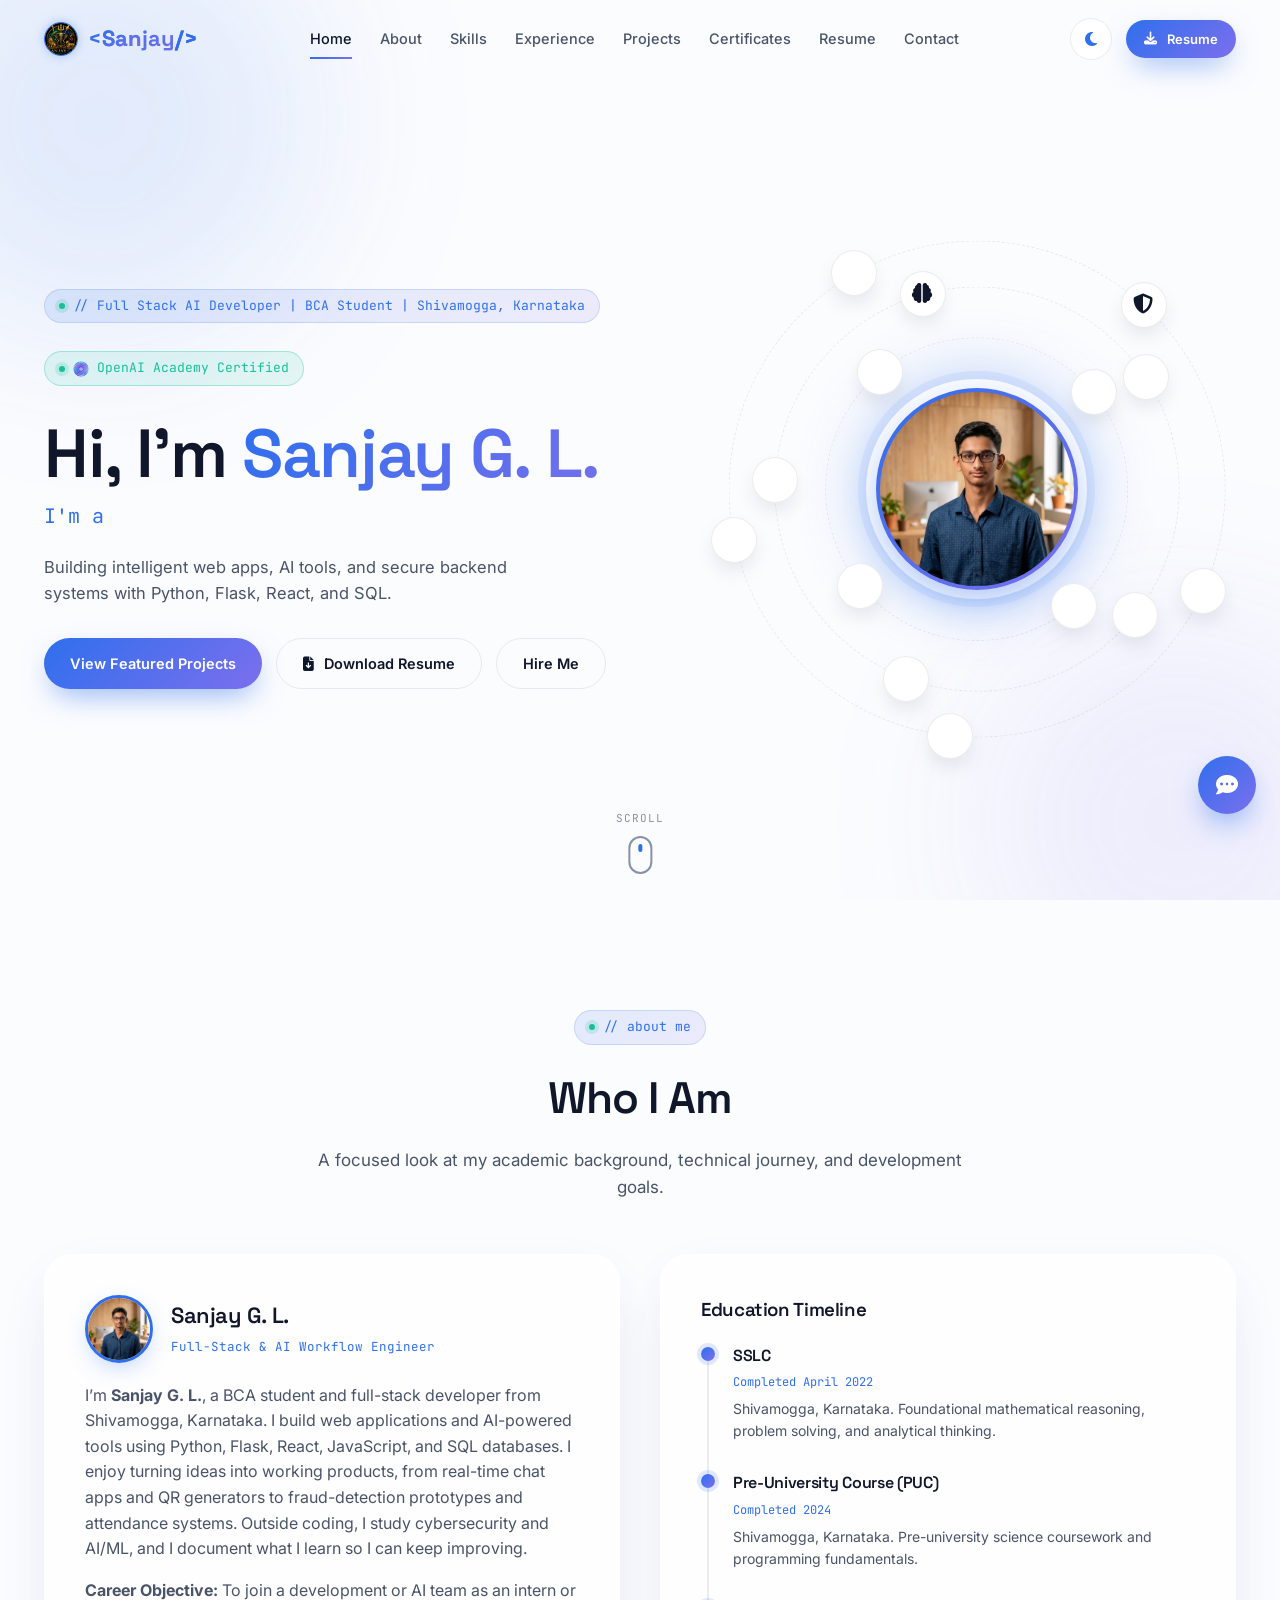
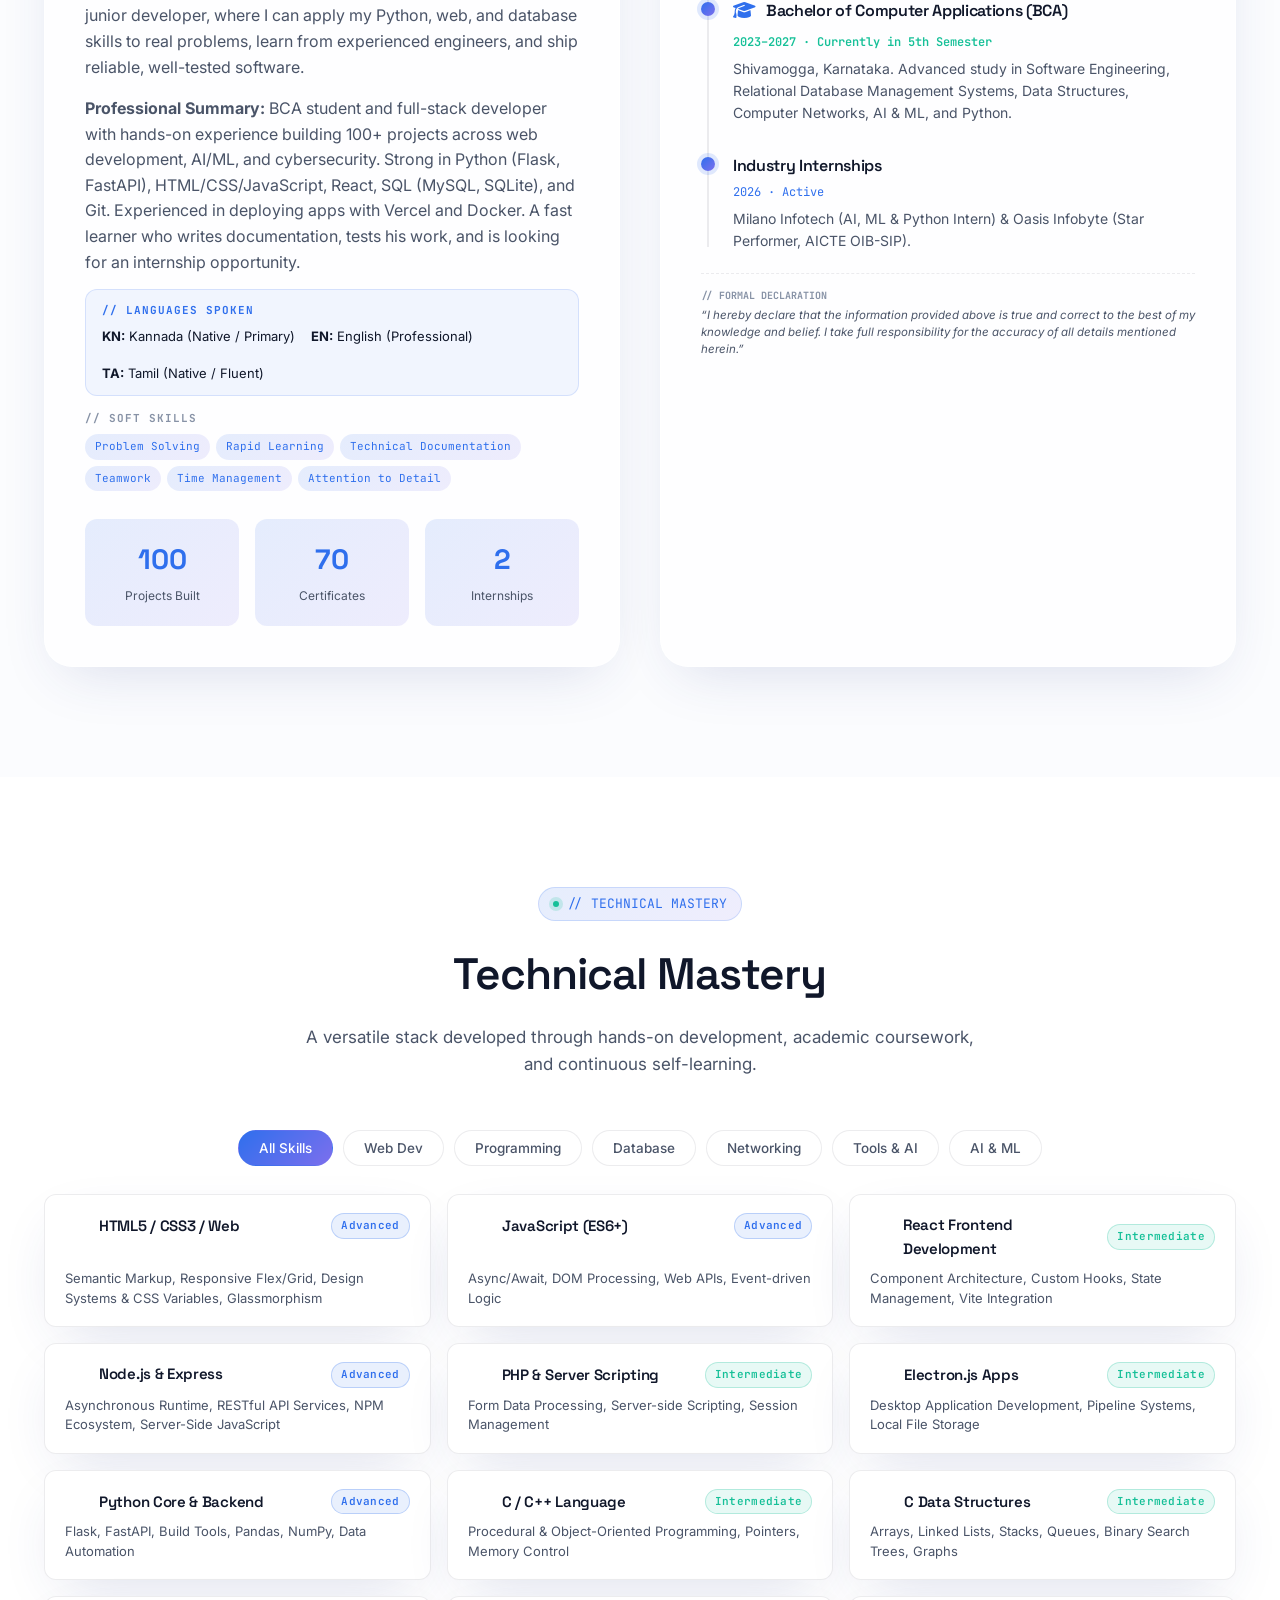
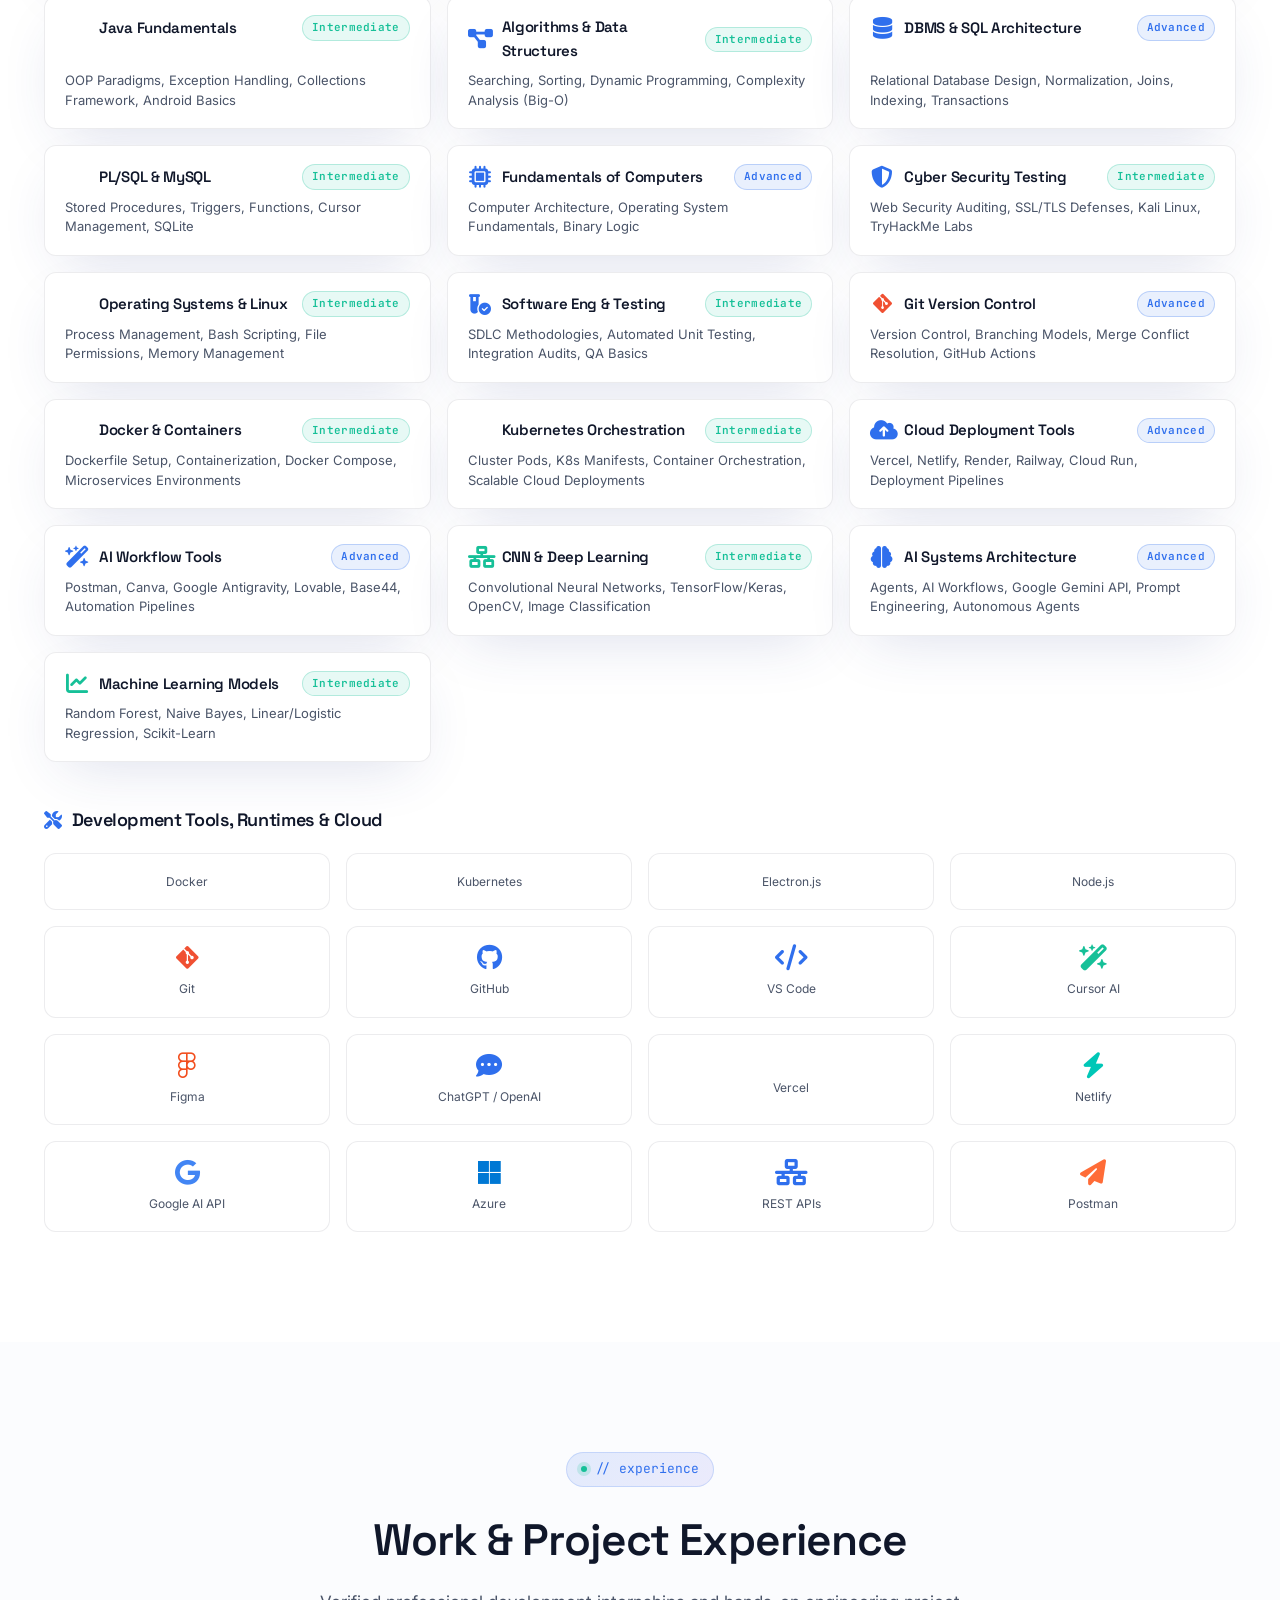
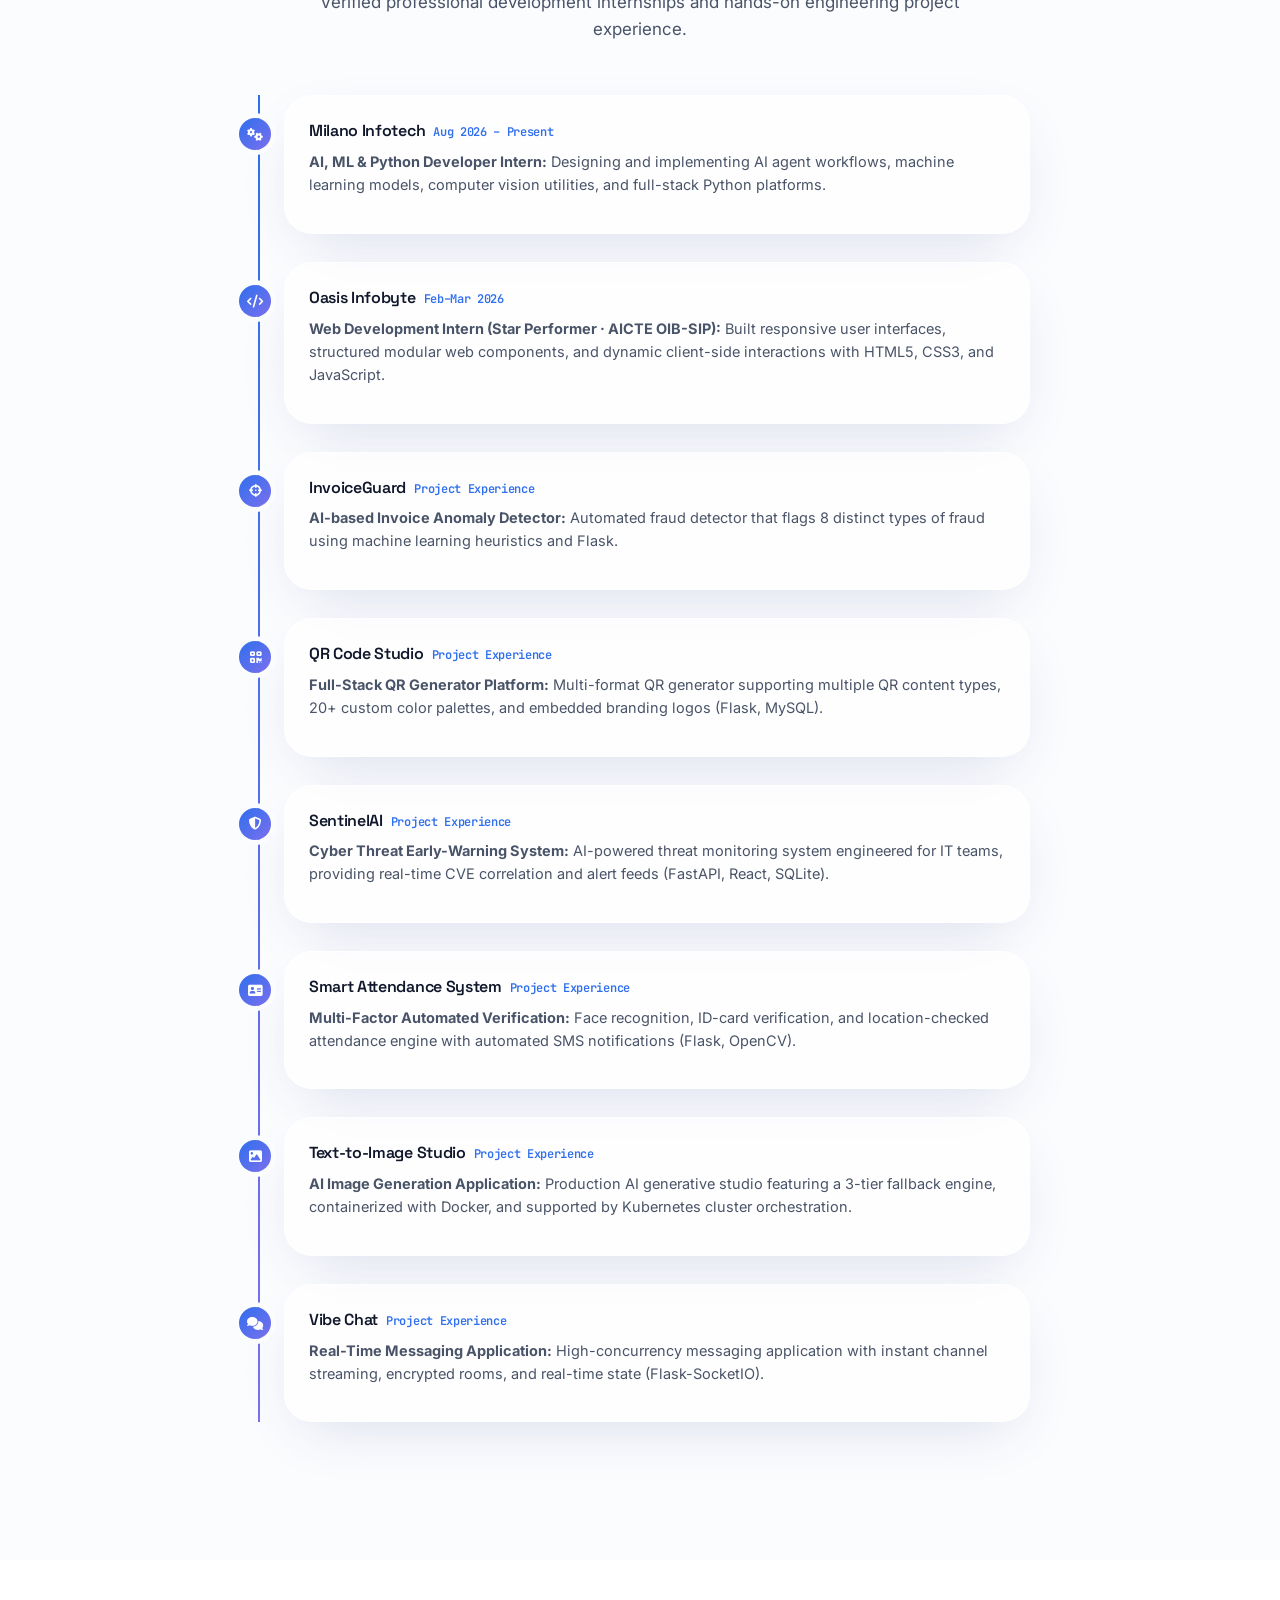
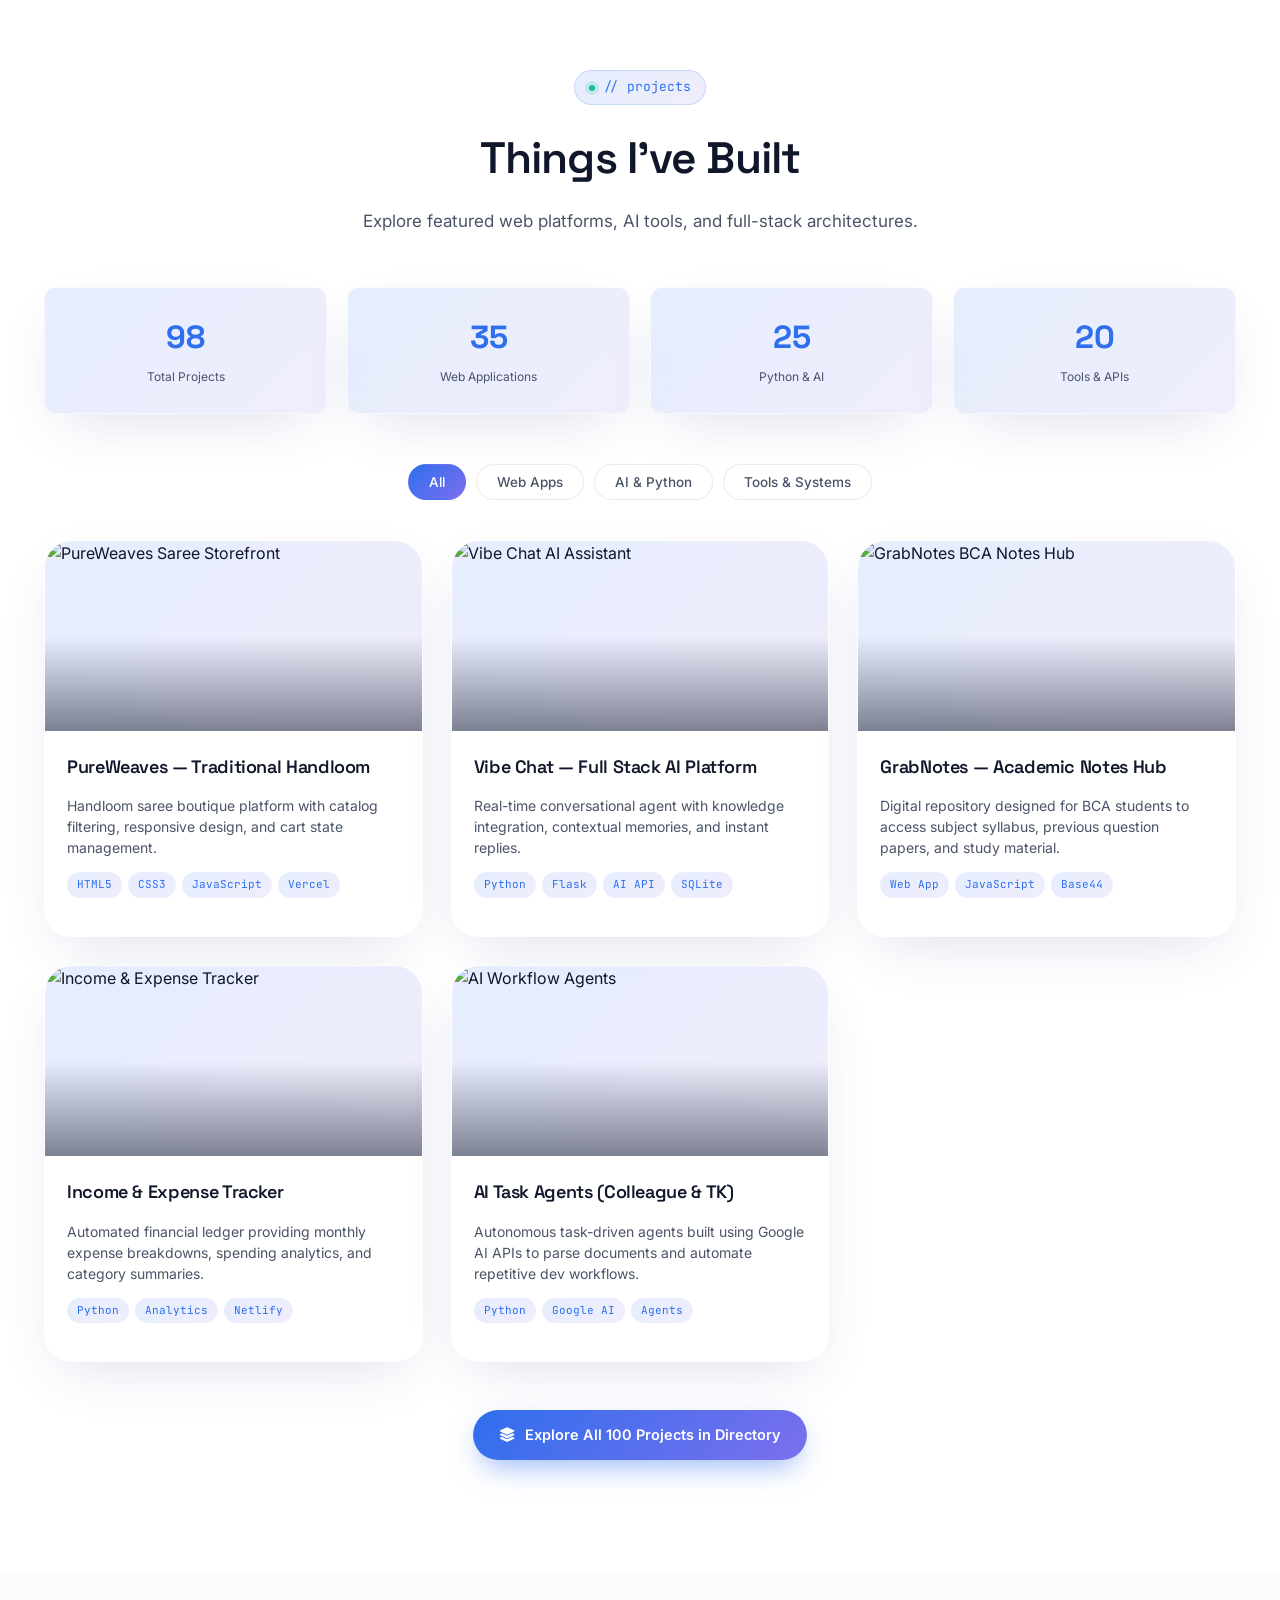
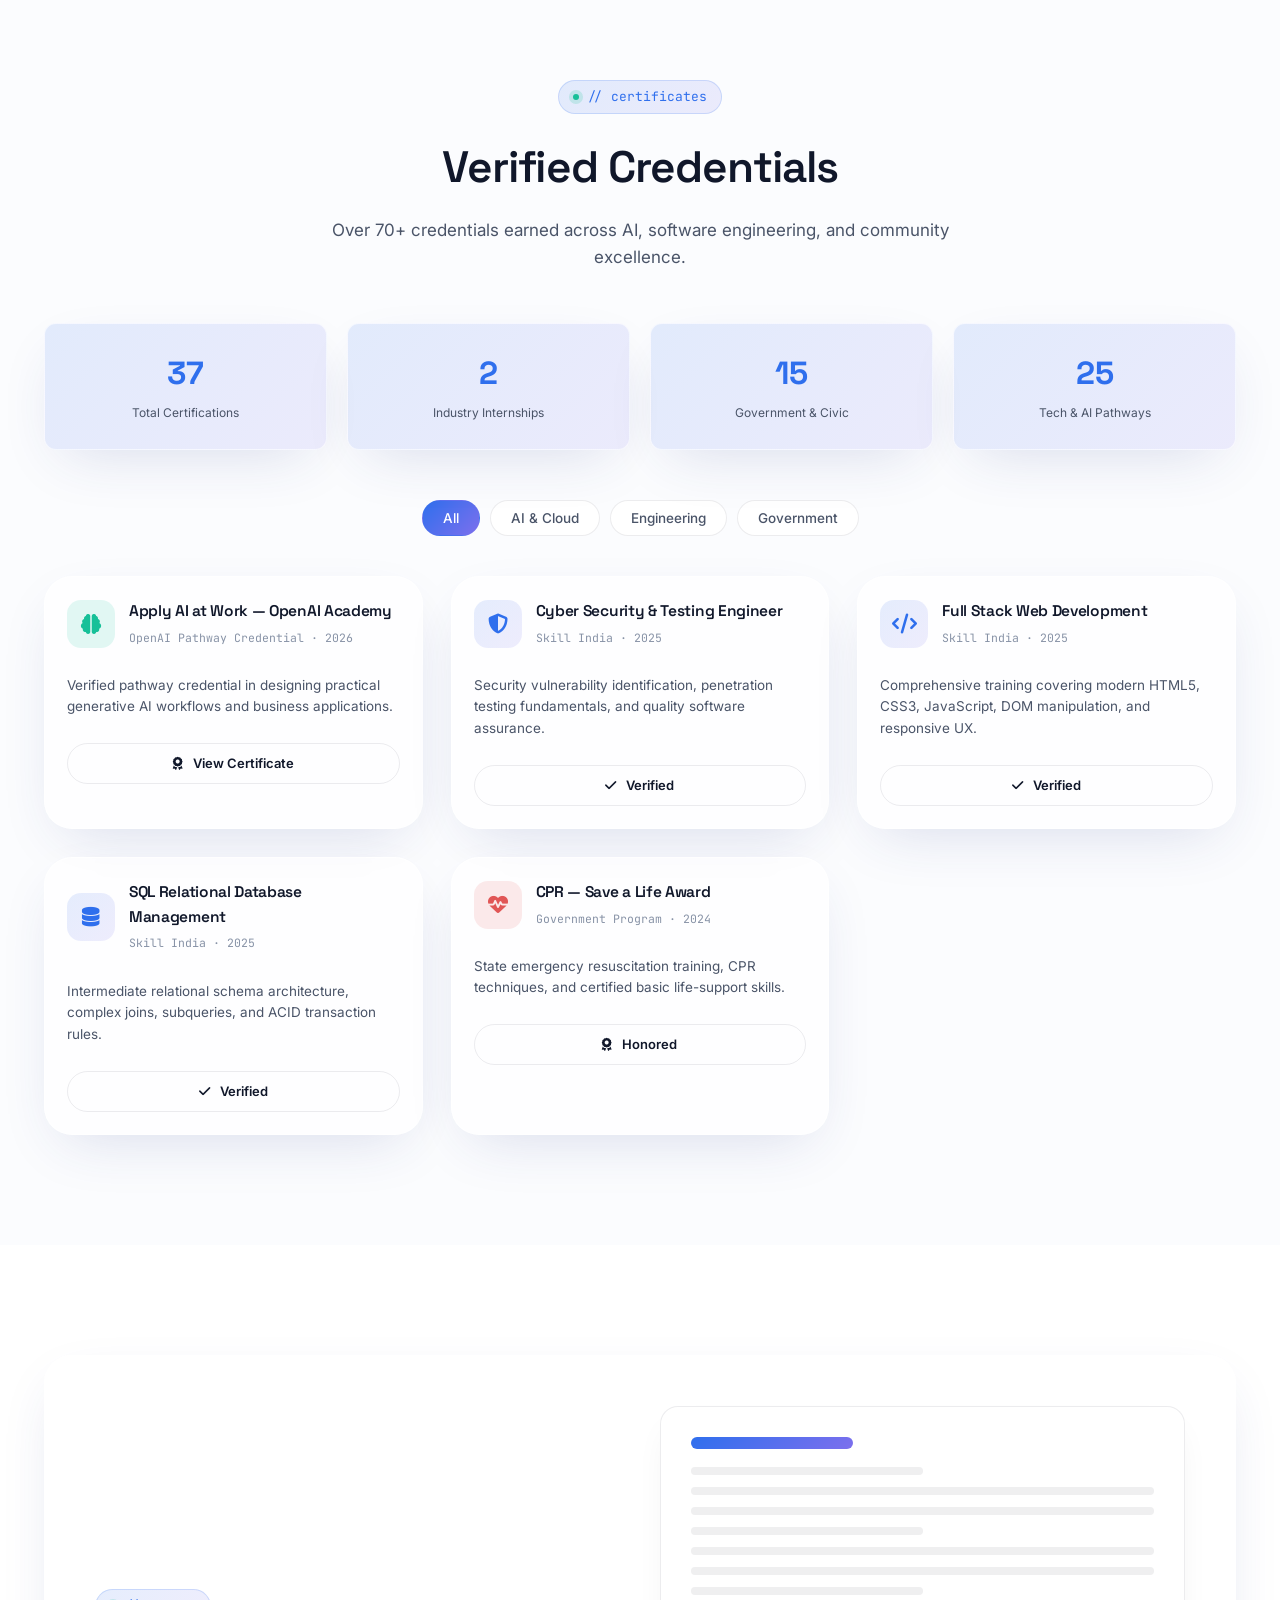
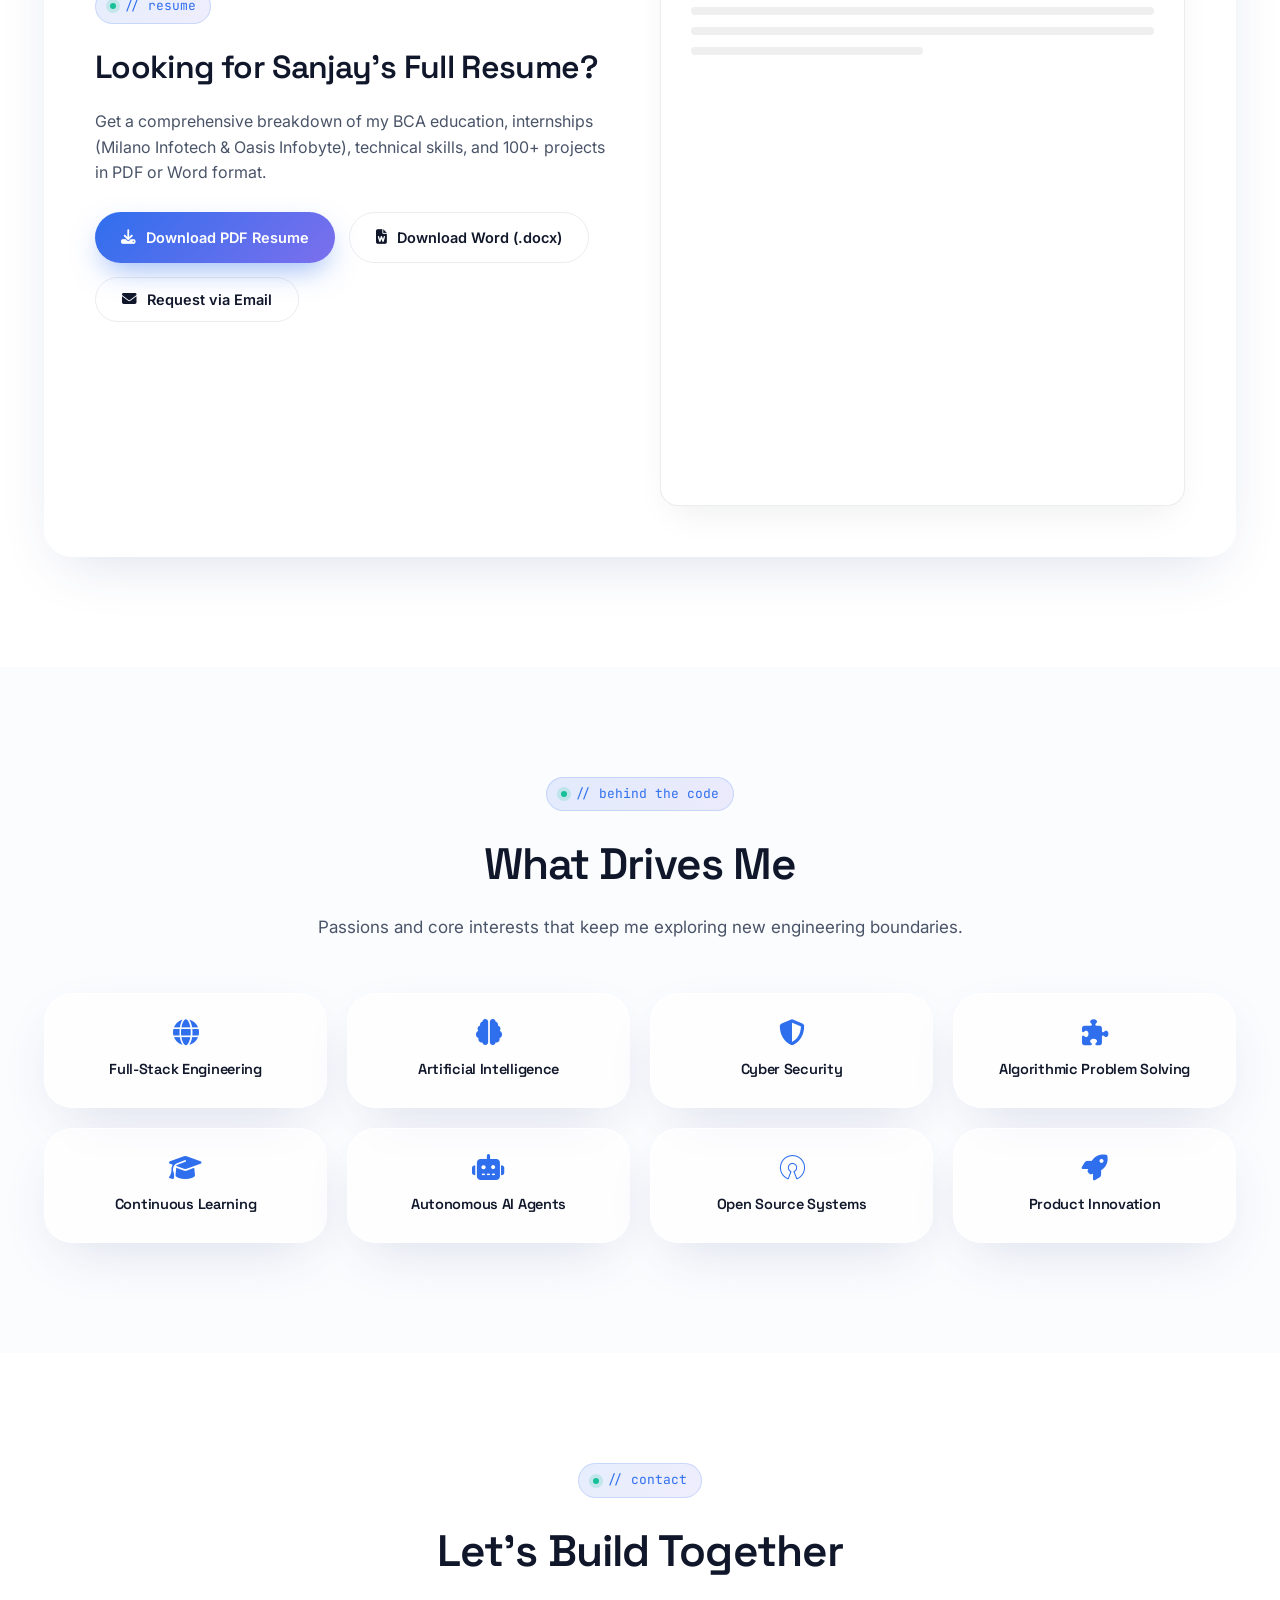
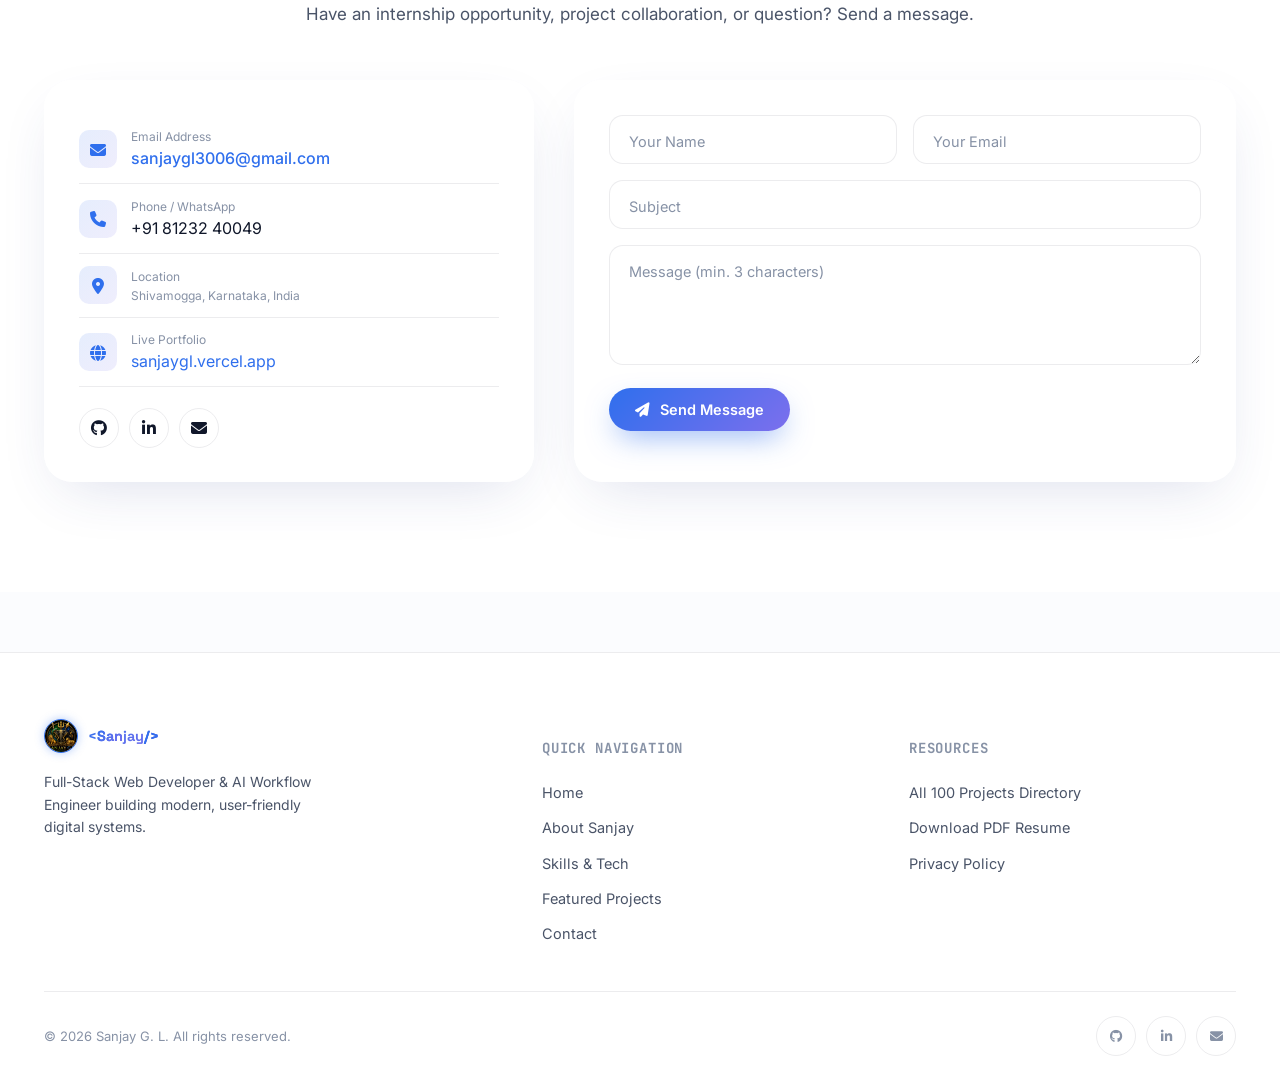
==== commit 63068ccb: "Update portfolio: Technical Mastery skills with category filters, Docker, Kubernetes, Electron.js, N" ====
--- a/index.html
+++ b/index.html
@@ -4,7 +4,7 @@
   <meta charset="UTF-8">
   <meta name="viewport" content="width=device-width, initial-scale=1.0">
   <title>Sanjay G. L. — Full Stack Developer & AI Workflow Engineer</title>
-  <meta name="description" content="Portfolio of Sanjay G. L., BCA student at PESIAMS Shivamogga & AI Developer Intern at Milano Infotech. Full-stack development, Python, AI agents, and modern web applications.">
+  <meta name="description" content="Portfolio of Sanjay G. L., BCA student, Shivamogga, Karnataka &amp; AI Developer Intern at Milano Infotech. Full-stack development, Python, AI agents, and modern web applications.">
   <meta name="author" content="Sanjay G. L.">
   <meta name="theme-color" content="#2F6FED">
 
@@ -18,18 +18,18 @@
   <link rel="sitemap" type="application/xml" title="Sitemap" href="/sitemap.xml">
 
   <!-- Favicon -->
-  <link rel="icon" type="image/png" href="assets/openai-academy-badge.png">
+  <link rel="icon" type="image/webp" href="assets/sanjay-logo.webp">
 
   <!-- Open Graph & Twitter Cards -->
   <meta property="og:type" content="website">
-  <meta property="og:title" content="Sanjay G. L. — Full Stack Developer & AI Workflow Engineer">
-  <meta property="og:description" content="BCA Student at PESIAMS Shivamogga & AI Intern at Milano Infotech. Building full-stack Python platforms, AI agents, and interactive web tools.">
-  <meta property="og:image" content="https://sanjaygl.vercel.app/assets/profile.png">
+  <meta property="og:title" content="Sanjay G. L. — Full Stack Developer &amp; AI Workflow Engineer">
+  <meta property="og:description" content="BCA Student, Shivamogga, Karnataka &amp; AI Intern at Milano Infotech. Building full-stack Python platforms, AI agents, and interactive web tools.">
+  <meta property="og:image" content="https://sanjaygl.vercel.app/assets/sanjay-logo.webp">
   <meta property="og:url" content="https://sanjaygl.vercel.app/">
   <meta name="twitter:card" content="summary_large_image">
-  <meta name="twitter:title" content="Sanjay G. L. — Full Stack Developer & AI Workflow Engineer">
-  <meta name="twitter:description" content="BCA Student at PESIAMS Shivamogga & AI Intern at Milano Infotech. Building full-stack Python platforms, AI agents, and interactive web tools.">
-  <meta name="twitter:image" content="https://sanjaygl.vercel.app/assets/profile.png">
+  <meta name="twitter:title" content="Sanjay G. L. — Full Stack Developer &amp; AI Workflow Engineer">
+  <meta name="twitter:description" content="BCA Student, Shivamogga, Karnataka &amp; AI Intern at Milano Infotech. Building full-stack Python platforms, AI agents, and interactive web tools.">
+  <meta name="twitter:image" content="https://sanjaygl.vercel.app/assets/sanjay-logo.webp">
 
   <!-- Fonts: Space Grotesk, Inter, JetBrains Mono -->
   <link rel="preconnect" href="https://fonts.googleapis.com">
@@ -44,7 +44,7 @@
   <link rel="stylesheet" href="https://cdnjs.cloudflare.com/ajax/libs/aos/2.3.1/aos.css">
 
   <!-- Main Design System & Animation Styles -->
-  <link rel="stylesheet" href="css/clean-redesign.css?v=3.0.0">
+  <link rel="stylesheet" href="css/clean-redesign.css?v=3.0.1">
 </head>
 <body>
 
@@ -57,14 +57,14 @@
   <!-- Top Scroll Progress Bar -->
   <div id="scroll-progress"></div>
 
-  <!-- Smooth Trailing Custom Cursor -->
-  <div class="cursor-dot"></div>
-  <div class="cursor-ring"></div>
 
   <!-- Sticky Navbar with Glassmorphism -->
   <header id="navbar">
     <div class="container nav-inner">
-      <a href="#home" class="logo">&lt;<span>San</span>jay<span class="dot">/&gt;</span></a>
+      <a href="#home" class="logo" style="display:flex;align-items:center;gap:10px;">
+        <img src="assets/sanjay-logo.webp" alt="Sanjay G. L. Logo" style="width:34px;height:34px;border-radius:50%;object-fit:cover;border:1.5px solid var(--blue);box-shadow:0 0 10px rgba(47,111,237,0.35);">
+        <span>&lt;<span>San</span>jay<span class="dot">/&gt;</span></span>
+      </a>
       <nav class="nav-links" id="nav-links">
         <a href="#home" class="active">Home</a>
         <a href="#about">About</a>
@@ -98,16 +98,16 @@
       <div class="container hero-grid">
         <div>
           <div style="display:flex;gap:10px;align-items:center;flex-wrap:wrap;margin-bottom:12px;">
-            <div class="eyebrow">// full-stack &amp; ai workflow developer</div>
-            <a href="assets/openai-apply-ai-at-work.png" target="_blank" rel="noopener noreferrer" class="eyebrow" style="background:rgba(22,192,152,0.1);border-color:rgba(22,192,152,0.3);color:var(--mint);text-decoration:none;" title="View Verified OpenAI Academy Pathway Completion">
-              <img src="assets/openai-academy-badge.png" alt="OpenAI Academy badge" style="width:16px;height:16px;border-radius:50%;object-fit:contain;">
+            <div class="eyebrow">// Full Stack AI Developer | BCA Student | Shivamogga, Karnataka</div>
+            <a href="assets/openai-apply-ai-at-work.webp" target="_blank" rel="noopener noreferrer" class="eyebrow" style="background:rgba(22,192,152,0.1);border-color:rgba(22,192,152,0.3);color:var(--mint);text-decoration:none;" title="View Verified OpenAI Academy Pathway Completion">
+              <img src="assets/openai-academy-badge.webp" alt="OpenAI Academy badge" style="width:16px;height:16px;border-radius:50%;object-fit:contain;">
               <span>OpenAI Academy Certified</span>
             </a>
           </div>
           <h1 class="hero-name">Hi, I'm <span class="grad-text">Sanjay G. L.</span></h1>
           <div class="hero-role mono">I'm a <span id="typed-role"></span></div>
           <p class="hero-text">
-            BCA Student (3rd Year, 5th Sem) at <strong>PESIAMS Shivamogga</strong> and <strong>AI, ML &amp; Python Developer Intern at Milano Infotech</strong>. Passionate about building modern full-stack web applications, AI agents, and intelligent automated workflows.
+            Building intelligent web apps, AI tools, and secure backend systems with Python, Flask, React, and SQL.
           </p>
           <div class="hero-btns">
             <a href="#projects" class="btn btn-primary">View Featured Projects</a>
@@ -122,7 +122,7 @@
           <div class="orbit-ring ring-3"></div>
           <div class="profile-glow"></div>
           <div class="profile-core">
-            <img src="assets/profile.png" alt="Sanjay G. L. Profile Photo">
+            <img src="assets/profile.webp" alt="Sanjay G. L. Profile Photo" loading="eager" decoding="async">
           </div>
         </div>
       </div>
@@ -139,19 +139,47 @@
         </div>
         <div class="about-grid">
           <div class="glass about-card" data-aos="fade-right">
-            <h3 style="margin-bottom:14px;">The Technical Profile</h3>
+            <div style="display:flex;align-items:center;gap:18px;margin-bottom:20px;flex-wrap:wrap;">
+              <img src="assets/profile.webp" alt="Sanjay G. L." style="width:68px;height:68px;border-radius:50%;object-fit:cover;border:3px solid var(--blue);box-shadow:0 8px 24px -6px rgba(47,111,237,0.35);">
+              <div>
+                <h3 style="margin:0;font-size:22px;">Sanjay G. L.</h3>
+                <span class="mono" style="font-size:12.5px;color:var(--blue);">Full-Stack &amp; AI Workflow Engineer</span>
+              </div>
+            </div>
             <p>
-              I am an energetic BCA student at PES Institute of Advanced Management Studies (PESIAMS), Shivamogga, Karnataka, combining academic rigor with hands-on software engineering.
+              I’m <strong>Sanjay G. L.</strong>, a BCA student and full-stack developer from Shivamogga, Karnataka. I build web applications and AI-powered tools using Python, Flask, React, JavaScript, and SQL databases. I enjoy turning ideas into working products, from real-time chat apps and QR generators to fraud-detection prototypes and attendance systems. Outside coding, I study cybersecurity and AI/ML, and I document what I learn so I can keep improving.
             </p>
             <p>
-              <strong>Currently:</strong> Working as an <strong>AI, ML &amp; Python Developer Intern at Milano Infotech</strong> (Aug 2026 – Present), developing smart AI assistants, machine learning pipelines, and full-stack solutions.
+              <strong>Career Objective:</strong> To join a development or AI team as an intern or junior developer, where I can apply my Python, web, and database skills to real problems, learn from experienced engineers, and ship reliable, well-tested software.
             </p>
             <p>
-              <strong>Career Goal:</strong> To excel as a Full-Stack &amp; AI Workflow Engineer, architecting scalable digital products that deliver real user and enterprise value.
+              <strong>Professional Summary:</strong> BCA student and full-stack developer with hands-on experience building 100+ projects across web development, AI/ML, and cybersecurity. Strong in Python (Flask, FastAPI), HTML/CSS/JavaScript, React, SQL (MySQL, SQLite), and Git. Experienced in deploying apps with Vercel and Docker. A fast learner who writes documentation, tests his work, and is looking for an internship opportunity.
             </p>
+
+            <div style="margin-top:14px; margin-bottom:14px; padding:12px 16px; border-radius:var(--radius-sm); background:rgba(47,111,237,0.06); border:1px solid rgba(47,111,237,0.15);">
+              <div class="mono" style="font-size:11px; color:var(--blue); font-weight:700; text-transform:uppercase; letter-spacing:1px; margin-bottom:6px;">// Languages Spoken</div>
+              <div style="font-size:13px; color:var(--ink); display:flex; gap:16px; flex-wrap:wrap;">
+                <span><strong>KN:</strong> Kannada (Native / Primary)</span>
+                <span><strong>EN:</strong> English (Professional)</span>
+                <span><strong>TA:</strong> Tamil (Native / Fluent)</span>
+              </div>
+            </div>
+
+            <div style="margin-bottom:18px;">
+              <div class="mono" style="font-size:11px; color:var(--ink-faint); font-weight:700; text-transform:uppercase; letter-spacing:1px; margin-bottom:6px;">// Soft Skills</div>
+              <div style="display:flex; gap:6px; flex-wrap:wrap;">
+                <span class="tag">Problem Solving</span>
+                <span class="tag">Rapid Learning</span>
+                <span class="tag">Technical Documentation</span>
+                <span class="tag">Teamwork</span>
+                <span class="tag">Time Management</span>
+                <span class="tag">Attention to Detail</span>
+              </div>
+            </div>
+
             <div class="about-stats">
               <div class="stat"><b data-count="100">0</b><span>Projects Built</span></div>
-              <div class="stat"><b data-count="60">0</b><span>Certificates</span></div>
+              <div class="stat"><b data-count="70">0</b><span>Certificates</span></div>
               <div class="stat"><b data-count="2">0</b><span>Internships</span></div>
             </div>
           </div>
@@ -160,19 +188,22 @@
             <h3 style="margin-bottom:18px;">Education Timeline</h3>
             <div class="timeline">
               <div class="tl-item">
-                <h4>SSLC (10th Grade)</h4>
-                <span class="tl-date mono">Completed 2022</span>
-                <p>Built foundational mathematical reasoning, problem solving, and analytical thinking.</p>
+                <h4>SSLC</h4>
+                <span class="tl-date mono">Completed April 2022</span>
+                <p>Shivamogga, Karnataka. Foundational mathematical reasoning, problem solving, and analytical thinking.</p>
               </div>
               <div class="tl-item">
-                <h4>PUC (12th Grade)</h4>
+                <h4>Pre-University Course (PUC)</h4>
                 <span class="tl-date mono">Completed 2024</span>
-                <p>Focused on pre-university core sciences and explored programming fundamentals.</p>
+                <p>Shivamogga, Karnataka. Pre-university science coursework and programming fundamentals.</p>
               </div>
               <div class="tl-item">
-                <h4>BCA — PES Institute of Advanced Management Studies</h4>
-                <span class="tl-date mono">2024–2026 · 3rd Year (5th Semester)</span>
-                <p>Advanced studies in Software Engineering, Relational Database Management Systems, Data Structures, and Python.</p>
+                <div style="display:flex;align-items:center;gap:10px;margin-bottom:4px;">
+                  <i class="fa-solid fa-graduation-cap" style="color:var(--blue);font-size:18px;"></i>
+                  <h4>Bachelor of Computer Applications (BCA)</h4>
+                </div>
+                <span class="tl-date mono" style="color:var(--mint);font-weight:600;">2023–2027 · Currently in 5th Semester</span>
+                <p>Shivamogga, Karnataka. Advanced study in Software Engineering, Relational Database Management Systems, Data Structures, Computer Networks, AI &amp; ML, and Python.</p>
               </div>
               <div class="tl-item">
                 <h4>Industry Internships</h4>
@@ -180,92 +211,360 @@
                 <p>Milano Infotech (AI, ML &amp; Python Intern) &amp; Oasis Infobyte (Star Performer, AICTE OIB-SIP).</p>
               </div>
             </div>
+
+            <div style="margin-top:20px; padding-top:14px; border-top:1px dashed var(--line); font-size:11.5px; color:var(--ink-soft); line-height:1.5;">
+              <span class="mono" style="font-size:10px; font-weight:700; text-transform:uppercase; color:var(--ink-faint); display:block; margin-bottom:4px;">// Formal Declaration</span>
+              <em>“I hereby declare that the information provided above is true and correct to the best of my knowledge and belief. I take full responsibility for the accuracy of all details mentioned herein.”</em>
+            </div>
           </div>
         </div>
       </div>
     </section>
 
-    <!-- SKILLS SECTION -->
+    <!-- TECHNICAL MASTERY SECTION -->
     <section class="section" id="skills" style="background:var(--surface);">
       <div class="container">
         <div class="section-head" data-aos="fade-up">
-          <div class="eyebrow">// skills</div>
-          <h2>What I Work With</h2>
-          <p>Production languages, backend frameworks, databases, and developer tooling.</p>
-        </div>
-        <div class="skills-grid">
-          <div class="skills-col" data-aos="fade-right">
-            <h3><i class="fa-solid fa-code"></i> Languages &amp; Databases</h3>
-            <div class="skill-cards">
-              <div class="skill-card">
-                <div class="skill-top"><i class="devicon-python-plain colored"></i><b>Python</b></div>
-                <div class="skill-bar" data-level="88"><i></i></div>
-                <span class="skill-level">Advanced · 88%</span>
-              </div>
-              <div class="skill-card">
-                <div class="skill-top"><i class="devicon-javascript-plain colored"></i><b>JavaScript (ES6+)</b></div>
-                <div class="skill-bar" data-level="82"><i></i></div>
-                <span class="skill-level">Advanced · 82%</span>
-              </div>
-              <div class="skill-card">
-                <div class="skill-top"><i class="devicon-html5-plain colored"></i><b>HTML5 &amp; CSS3</b></div>
-                <div class="skill-bar" data-level="92"><i></i></div>
-                <span class="skill-level">Mastery · 92%</span>
-              </div>
-              <div class="skill-card">
-                <div class="skill-top"><i class="devicon-bootstrap-plain colored"></i><b>Bootstrap &amp; Modern UI</b></div>
-                <div class="skill-bar" data-level="86"><i></i></div>
-                <span class="skill-level">Advanced · 86%</span>
-              </div>
-              <div class="skill-card">
-                <div class="skill-top"><i class="fa-solid fa-database"></i><b>SQL &amp; SQLite</b></div>
-                <div class="skill-bar" data-level="80"><i></i></div>
-                <span class="skill-level">Advanced · 80%</span>
-              </div>
-              <div class="skill-card">
-                <div class="skill-top"><i class="devicon-postgresql-plain colored"></i><b>PostgreSQL &amp; MySQL</b></div>
-                <div class="skill-bar" data-level="75"><i></i></div>
-                <span class="skill-level">Intermediate · 75%</span>
-              </div>
-              <div class="skill-card">
-                <div class="skill-top"><i class="devicon-cplusplus-plain colored"></i><b>C / C++</b></div>
-                <div class="skill-bar" data-level="72"><i></i></div>
-                <span class="skill-level">Intermediate · 72%</span>
-              </div>
-              <div class="skill-card">
-                <div class="skill-top"><i class="devicon-java-plain colored"></i><b>Java Fundamentals</b></div>
-                <div class="skill-bar" data-level="65"><i></i></div>
-                <span class="skill-level">Intermediate · 65%</span>
-              </div>
-              <div class="skill-card">
-                <div class="skill-top"><i class="fa-solid fa-shield-halved"></i><b>Cyber Security Testing</b></div>
-                <div class="skill-bar" data-level="78"><i></i></div>
-                <span class="skill-level">Advanced · 78%</span>
-              </div>
-              <div class="skill-card">
-                <div class="skill-top"><i class="devicon-docker-plain colored"></i><b>Docker &amp; Containers</b></div>
-                <div class="skill-bar" data-level="74"><i></i></div>
-                <span class="skill-level">Intermediate · 74%</span>
-              </div>
-            </div>
-          </div>
-
-          <div class="skills-col" data-aos="fade-left">
-            <h3><i class="fa-solid fa-screwdriver-wrench"></i> Development Tools &amp; Cloud</h3>
-            <div class="tool-grid">
-              <div class="tool-card"><i class="fa-brands fa-git-alt"></i><span>Git</span></div>
-              <div class="tool-card"><i class="fa-brands fa-github"></i><span>GitHub</span></div>
-              <div class="tool-card"><i class="fa-solid fa-code"></i><span>VS Code</span></div>
-              <div class="tool-card"><i class="fa-solid fa-wand-magic-sparkles"></i><span>Cursor AI</span></div>
-              <div class="tool-card"><i class="fa-brands fa-figma"></i><span>Figma</span></div>
-              <div class="tool-card"><i class="fa-solid fa-triangle"></i><span>Vercel</span></div>
-              <div class="tool-card"><i class="fa-solid fa-bolt"></i><span>Netlify</span></div>
-              <div class="tool-card"><i class="fa-brands fa-docker"></i><span>Docker</span></div>
-              <div class="tool-card"><i class="fa-brands fa-google"></i><span>Google AI API</span></div>
-              <div class="tool-card"><i class="fa-brands fa-microsoft"></i><span>Azure</span></div>
-              <div class="tool-card"><i class="fa-solid fa-cubes"></i><span>Kubernetes</span></div>
-              <div class="tool-card"><i class="fa-solid fa-network-wired"></i><span>REST APIs</span></div>
-            </div>
+          <div class="eyebrow">// TECHNICAL MASTERY</div>
+          <h2>Technical Mastery</h2>
+          <p>A versatile stack developed through hands-on development, academic coursework, and continuous self-learning.</p>
+        </div>
+
+        <div class="filter-row" data-aos="fade-up" style="margin-bottom:28px;">
+          <button class="filter-btn active" data-filter="all">All Skills</button>
+          <button class="filter-btn" data-filter="web">Web Dev</button>
+          <button class="filter-btn" data-filter="prog">Programming</button>
+          <button class="filter-btn" data-filter="db">Database</button>
+          <button class="filter-btn" data-filter="net">Networking</button>
+          <button class="filter-btn" data-filter="tools">Tools &amp; AI</button>
+          <button class="filter-btn" data-filter="ai">AI &amp; ML</button>
+        </div>
+
+        <div class="mastery-grid" id="masteryGrid">
+          <!-- 1. HTML5 / CSS3 / Web -->
+          <div class="glass mastery-card" data-cats="web" data-aos="fade-up">
+            <div class="mastery-head">
+              <div class="mastery-title-wrap">
+                <i class="devicon-html5-plain colored"></i>
+                <h4>HTML5 / CSS3 / Web</h4>
+              </div>
+              <span class="level-badge badge-adv">Advanced</span>
+            </div>
+            <p class="mastery-desc">Semantic Markup, Responsive Flex/Grid, Design Systems &amp; CSS Variables, Glassmorphism</p>
+          </div>
+
+          <!-- 2. JavaScript (ES6+) -->
+          <div class="glass mastery-card" data-cats="web,prog" data-aos="fade-up" data-aos-delay="40">
+            <div class="mastery-head">
+              <div class="mastery-title-wrap">
+                <i class="devicon-javascript-plain colored"></i>
+                <h4>JavaScript (ES6+)</h4>
+              </div>
+              <span class="level-badge badge-adv">Advanced</span>
+            </div>
+            <p class="mastery-desc">Async/Await, DOM Processing, Web APIs, Event-driven Logic</p>
+          </div>
+
+          <!-- 3. React Frontend Development -->
+          <div class="glass mastery-card" data-cats="web" data-aos="fade-up" data-aos-delay="80">
+            <div class="mastery-head">
+              <div class="mastery-title-wrap">
+                <i class="devicon-react-original colored"></i>
+                <h4>React Frontend Development</h4>
+              </div>
+              <span class="level-badge badge-int">Intermediate</span>
+            </div>
+            <p class="mastery-desc">Component Architecture, Custom Hooks, State Management, Vite Integration</p>
+          </div>
+
+          <!-- 4. Node.js & Express -->
+          <div class="glass mastery-card" data-cats="web,prog,tools" data-aos="fade-up" data-aos-delay="120">
+            <div class="mastery-head">
+              <div class="mastery-title-wrap">
+                <i class="devicon-nodejs-plain colored"></i>
+                <h4>Node.js &amp; Express</h4>
+              </div>
+              <span class="level-badge badge-adv">Advanced</span>
+            </div>
+            <p class="mastery-desc">Asynchronous Runtime, RESTful API Services, NPM Ecosystem, Server-Side JavaScript</p>
+          </div>
+
+          <!-- 5. PHP & Server Scripting -->
+          <div class="glass mastery-card" data-cats="web,prog" data-aos="fade-up" data-aos-delay="160">
+            <div class="mastery-head">
+              <div class="mastery-title-wrap">
+                <i class="devicon-php-plain colored"></i>
+                <h4>PHP &amp; Server Scripting</h4>
+              </div>
+              <span class="level-badge badge-int">Intermediate</span>
+            </div>
+            <p class="mastery-desc">Form Data Processing, Server-side Scripting, Session Management</p>
+          </div>
+
+          <!-- 6. Electron.js Apps -->
+          <div class="glass mastery-card" data-cats="prog,web,tools" data-aos="fade-up" data-aos-delay="200">
+            <div class="mastery-head">
+              <div class="mastery-title-wrap">
+                <i class="devicon-electron-original colored"></i>
+                <h4>Electron.js Apps</h4>
+              </div>
+              <span class="level-badge badge-int">Intermediate</span>
+            </div>
+            <p class="mastery-desc">Desktop Application Development, Pipeline Systems, Local File Storage</p>
+          </div>
+
+          <!-- 7. Python Core & Backend -->
+          <div class="glass mastery-card" data-cats="prog,ai" data-aos="fade-up" data-aos-delay="40">
+            <div class="mastery-head">
+              <div class="mastery-title-wrap">
+                <i class="devicon-python-plain colored"></i>
+                <h4>Python Core &amp; Backend</h4>
+              </div>
+              <span class="level-badge badge-adv">Advanced</span>
+            </div>
+            <p class="mastery-desc">Flask, FastAPI, Build Tools, Pandas, NumPy, Data Automation</p>
+          </div>
+
+          <!-- 8. C / C++ Language -->
+          <div class="glass mastery-card" data-cats="prog" data-aos="fade-up" data-aos-delay="80">
+            <div class="mastery-head">
+              <div class="mastery-title-wrap">
+                <i class="devicon-cplusplus-plain colored"></i>
+                <h4>C / C++ Language</h4>
+              </div>
+              <span class="level-badge badge-int">Intermediate</span>
+            </div>
+            <p class="mastery-desc">Procedural &amp; Object-Oriented Programming, Pointers, Memory Control</p>
+          </div>
+
+          <!-- 9. C Data Structures -->
+          <div class="glass mastery-card" data-cats="prog" data-aos="fade-up" data-aos-delay="120">
+            <div class="mastery-head">
+              <div class="mastery-title-wrap">
+                <i class="devicon-c-plain colored"></i>
+                <h4>C Data Structures</h4>
+              </div>
+              <span class="level-badge badge-int">Intermediate</span>
+            </div>
+            <p class="mastery-desc">Arrays, Linked Lists, Stacks, Queues, Binary Search Trees, Graphs</p>
+          </div>
+
+          <!-- 10. Java Fundamentals -->
+          <div class="glass mastery-card" data-cats="prog" data-aos="fade-up" data-aos-delay="160">
+            <div class="mastery-head">
+              <div class="mastery-title-wrap">
+                <i class="devicon-java-plain colored"></i>
+                <h4>Java Fundamentals</h4>
+              </div>
+              <span class="level-badge badge-int">Intermediate</span>
+            </div>
+            <p class="mastery-desc">OOP Paradigms, Exception Handling, Collections Framework, Android Basics</p>
+          </div>
+
+          <!-- 11. Algorithms & Data Structures -->
+          <div class="glass mastery-card" data-cats="prog" data-aos="fade-up" data-aos-delay="200">
+            <div class="mastery-head">
+              <div class="mastery-title-wrap">
+                <i class="fa-solid fa-diagram-project" style="color:var(--blue);"></i>
+                <h4>Algorithms &amp; Data Structures</h4>
+              </div>
+              <span class="level-badge badge-int">Intermediate</span>
+            </div>
+            <p class="mastery-desc">Searching, Sorting, Dynamic Programming, Complexity Analysis (Big-O)</p>
+          </div>
+
+          <!-- 12. DBMS & SQL Architecture -->
+          <div class="glass mastery-card" data-cats="db" data-aos="fade-up" data-aos-delay="40">
+            <div class="mastery-head">
+              <div class="mastery-title-wrap">
+                <i class="fa-solid fa-database" style="color:var(--blue);"></i>
+                <h4>DBMS &amp; SQL Architecture</h4>
+              </div>
+              <span class="level-badge badge-adv">Advanced</span>
+            </div>
+            <p class="mastery-desc">Relational Database Design, Normalization, Joins, Indexing, Transactions</p>
+          </div>
+
+          <!-- 13. PL/SQL & MySQL -->
+          <div class="glass mastery-card" data-cats="db" data-aos="fade-up" data-aos-delay="80">
+            <div class="mastery-head">
+              <div class="mastery-title-wrap">
+                <i class="devicon-mysql-plain colored"></i>
+                <h4>PL/SQL &amp; MySQL</h4>
+              </div>
+              <span class="level-badge badge-int">Intermediate</span>
+            </div>
+            <p class="mastery-desc">Stored Procedures, Triggers, Functions, Cursor Management, SQLite</p>
+          </div>
+
+          <!-- 14. Fundamentals of Computers -->
+          <div class="glass mastery-card" data-cats="net" data-aos="fade-up" data-aos-delay="120">
+            <div class="mastery-head">
+              <div class="mastery-title-wrap">
+                <i class="fa-solid fa-microchip" style="color:var(--blue);"></i>
+                <h4>Fundamentals of Computers</h4>
+              </div>
+              <span class="level-badge badge-adv">Advanced</span>
+            </div>
+            <p class="mastery-desc">Computer Architecture, Operating System Fundamentals, Binary Logic</p>
+          </div>
+
+          <!-- 15. Cyber Security Testing -->
+          <div class="glass mastery-card" data-cats="net,tools" data-aos="fade-up" data-aos-delay="160">
+            <div class="mastery-head">
+              <div class="mastery-title-wrap">
+                <i class="fa-solid fa-shield-halved" style="color:var(--blue);"></i>
+                <h4>Cyber Security Testing</h4>
+              </div>
+              <span class="level-badge badge-int">Intermediate</span>
+            </div>
+            <p class="mastery-desc">Web Security Auditing, SSL/TLS Defenses, Kali Linux, TryHackMe Labs</p>
+          </div>
+
+          <!-- 16. Operating Systems & Linux -->
+          <div class="glass mastery-card" data-cats="net,tools" data-aos="fade-up" data-aos-delay="200">
+            <div class="mastery-head">
+              <div class="mastery-title-wrap">
+                <i class="devicon-linux-plain colored"></i>
+                <h4>Operating Systems &amp; Linux</h4>
+              </div>
+              <span class="level-badge badge-int">Intermediate</span>
+            </div>
+            <p class="mastery-desc">Process Management, Bash Scripting, File Permissions, Memory Management</p>
+          </div>
+
+          <!-- 17. Software Eng & Testing -->
+          <div class="glass mastery-card" data-cats="tools" data-aos="fade-up" data-aos-delay="40">
+            <div class="mastery-head">
+              <div class="mastery-title-wrap">
+                <i class="fa-solid fa-vial-circle-check" style="color:var(--blue);"></i>
+                <h4>Software Eng &amp; Testing</h4>
+              </div>
+              <span class="level-badge badge-int">Intermediate</span>
+            </div>
+            <p class="mastery-desc">SDLC Methodologies, Automated Unit Testing, Integration Audits, QA Basics</p>
+          </div>
+
+          <!-- 18. Git Version Control -->
+          <div class="glass mastery-card" data-cats="tools" data-aos="fade-up" data-aos-delay="80">
+            <div class="mastery-head">
+              <div class="mastery-title-wrap">
+                <i class="fa-brands fa-git-alt" style="color:#F05032;"></i>
+                <h4>Git Version Control</h4>
+              </div>
+              <span class="level-badge badge-adv">Advanced</span>
+            </div>
+            <p class="mastery-desc">Version Control, Branching Models, Merge Conflict Resolution, GitHub Actions</p>
+          </div>
+
+          <!-- 19. Docker & Containers -->
+          <div class="glass mastery-card" data-cats="tools" data-aos="fade-up" data-aos-delay="120">
+            <div class="mastery-head">
+              <div class="mastery-title-wrap">
+                <i class="devicon-docker-plain colored"></i>
+                <h4>Docker &amp; Containers</h4>
+              </div>
+              <span class="level-badge badge-int">Intermediate</span>
+            </div>
+            <p class="mastery-desc">Dockerfile Setup, Containerization, Docker Compose, Microservices Environments</p>
+          </div>
+
+          <!-- 20. Kubernetes Orchestration -->
+          <div class="glass mastery-card" data-cats="tools" data-aos="fade-up" data-aos-delay="160">
+            <div class="mastery-head">
+              <div class="mastery-title-wrap">
+                <i class="devicon-kubernetes-plain colored"></i>
+                <h4>Kubernetes Orchestration</h4>
+              </div>
+              <span class="level-badge badge-int">Intermediate</span>
+            </div>
+            <p class="mastery-desc">Cluster Pods, K8s Manifests, Container Orchestration, Scalable Cloud Deployments</p>
+          </div>
+
+          <!-- 21. Cloud Deployment Tools -->
+          <div class="glass mastery-card" data-cats="tools" data-aos="fade-up" data-aos-delay="200">
+            <div class="mastery-head">
+              <div class="mastery-title-wrap">
+                <i class="fa-solid fa-cloud-arrow-up" style="color:var(--blue);"></i>
+                <h4>Cloud Deployment Tools</h4>
+              </div>
+              <span class="level-badge badge-adv">Advanced</span>
+            </div>
+            <p class="mastery-desc">Vercel, Netlify, Render, Railway, Cloud Run, Deployment Pipelines</p>
+          </div>
+
+          <!-- 22. AI Workflow Tools -->
+          <div class="glass mastery-card" data-cats="tools,ai" data-aos="fade-up" data-aos-delay="40">
+            <div class="mastery-head">
+              <div class="mastery-title-wrap">
+                <i class="fa-solid fa-wand-magic-sparkles" style="color:var(--blue);"></i>
+                <h4>AI Workflow Tools</h4>
+              </div>
+              <span class="level-badge badge-adv">Advanced</span>
+            </div>
+            <p class="mastery-desc">Postman, Canva, Google Antigravity, Lovable, Base44, Automation Pipelines</p>
+          </div>
+
+          <!-- 23. CNN & Deep Learning -->
+          <div class="glass mastery-card" data-cats="ai" data-aos="fade-up" data-aos-delay="80">
+            <div class="mastery-head">
+              <div class="mastery-title-wrap">
+                <i class="fa-solid fa-network-wired" style="color:var(--mint);"></i>
+                <h4>CNN &amp; Deep Learning</h4>
+              </div>
+              <span class="level-badge badge-int">Intermediate</span>
+            </div>
+            <p class="mastery-desc">Convolutional Neural Networks, TensorFlow/Keras, OpenCV, Image Classification</p>
+          </div>
+
+          <!-- 24. AI Systems Architecture -->
+          <div class="glass mastery-card" data-cats="ai" data-aos="fade-up" data-aos-delay="120">
+            <div class="mastery-head">
+              <div class="mastery-title-wrap">
+                <i class="fa-solid fa-brain" style="color:var(--blue);"></i>
+                <h4>AI Systems Architecture</h4>
+              </div>
+              <span class="level-badge badge-adv">Advanced</span>
+            </div>
+            <p class="mastery-desc">Agents, AI Workflows, Google Gemini API, Prompt Engineering, Autonomous Agents</p>
+          </div>
+
+          <!-- 25. Machine Learning Models -->
+          <div class="glass mastery-card" data-cats="ai" data-aos="fade-up" data-aos-delay="160">
+            <div class="mastery-head">
+              <div class="mastery-title-wrap">
+                <i class="fa-solid fa-chart-line" style="color:var(--mint);"></i>
+                <h4>Machine Learning Models</h4>
+              </div>
+              <span class="level-badge badge-int">Intermediate</span>
+            </div>
+            <p class="mastery-desc">Random Forest, Naive Bayes, Linear/Logistic Regression, Scikit-Learn</p>
+          </div>
+        </div>
+
+        <!-- Development Tools & Cloud Ecosystem Strip -->
+        <div style="margin-top:44px;" data-aos="fade-up">
+          <h3 style="font-size:18px;margin-bottom:18px;display:flex;align-items:center;gap:10px;">
+            <i class="fa-solid fa-screwdriver-wrench" style="color:var(--blue);"></i>
+            <span>Development Tools, Runtimes &amp; Cloud</span>
+          </h3>
+          <div class="tool-grid">
+            <div class="tool-card"><i class="devicon-docker-plain colored"></i><span>Docker</span></div>
+            <div class="tool-card"><i class="devicon-kubernetes-plain colored"></i><span>Kubernetes</span></div>
+            <div class="tool-card"><i class="devicon-electron-original colored"></i><span>Electron.js</span></div>
+            <div class="tool-card"><i class="devicon-nodejs-plain colored"></i><span>Node.js</span></div>
+            <div class="tool-card"><i class="fa-brands fa-git-alt" style="color:#F05032;"></i><span>Git</span></div>
+            <div class="tool-card"><i class="fa-brands fa-github"></i><span>GitHub</span></div>
+            <div class="tool-card"><i class="fa-solid fa-code" style="color:var(--blue);"></i><span>VS Code</span></div>
+            <div class="tool-card"><i class="fa-solid fa-wand-magic-sparkles" style="color:var(--mint);"></i><span>Cursor AI</span></div>
+            <div class="tool-card"><i class="fa-brands fa-figma" style="color:#F24E1E;"></i><span>Figma</span></div>
+            <div class="tool-card"><i class="fa-solid fa-comment-dots" style="color:var(--blue);"></i><span>ChatGPT / OpenAI</span></div>
+            <div class="tool-card"><i class="fa-solid fa-triangle" style="color:var(--ink);"></i><span>Vercel</span></div>
+            <div class="tool-card"><i class="fa-solid fa-bolt" style="color:#00C7B7;"></i><span>Netlify</span></div>
+            <div class="tool-card"><i class="fa-brands fa-google" style="color:#4285F4;"></i><span>Google AI API</span></div>
+            <div class="tool-card"><i class="fa-brands fa-microsoft" style="color:#0078D4;"></i><span>Azure</span></div>
+            <div class="tool-card"><i class="fa-solid fa-network-wired" style="color:var(--blue);"></i><span>REST APIs</span></div>
+            <div class="tool-card"><i class="fa-solid fa-paper-plane" style="color:#FF6C37;"></i><span>Postman</span></div>
           </div>
         </div>
       </div>
@@ -276,25 +575,41 @@
       <div class="container">
         <div class="section-head" data-aos="fade-up">
           <div class="eyebrow">// experience</div>
-          <h2>Work &amp; Internships</h2>
-          <p>Verified professional development experience and industry internships.</p>
+          <h2>Work &amp; Project Experience</h2>
+          <p>Verified professional development internships and hands-on engineering project experience.</p>
         </div>
         <div class="v-timeline">
           <div class="v-item glass" data-icon="&#xf085;" data-aos="fade-up">
             <h4>Milano Infotech<span class="v-date">Aug 2026 – Present</span></h4>
             <p><strong>AI, ML &amp; Python Developer Intern:</strong> Designing and implementing AI agent workflows, machine learning models, computer vision utilities, and full-stack Python platforms.</p>
           </div>
-          <div class="v-item glass" data-icon="&#xf121;" data-aos="fade-up" data-aos-delay="100">
-            <h4>Oasis Infobyte<span class="v-date">Mar 2026</span></h4>
+          <div class="v-item glass" data-icon="&#xf121;" data-aos="fade-up" data-aos-delay="80">
+            <h4>Oasis Infobyte<span class="v-date">Feb–Mar 2026</span></h4>
             <p><strong>Web Development Intern (Star Performer · AICTE OIB-SIP):</strong> Built responsive user interfaces, structured modular web components, and dynamic client-side interactions with HTML5, CSS3, and JavaScript.</p>
           </div>
-          <div class="v-item glass" data-icon="&#xf043;" data-aos="fade-up" data-aos-delay="200">
-            <h4>Blood Donation Volunteer<span class="v-date">Social Volunteer</span></h4>
-            <p>Actively participated in community blood donation drives supporting regional healthcare facilities.</p>
-          </div>
-          <div class="v-item glass" data-icon="&#xf0f9;" data-aos="fade-up" data-aos-delay="300">
-            <h4>CPR — Save a Life Award<span class="v-date">Government Training</span></h4>
-            <p>Certified in cardiopulmonary resuscitation and emergency first-aid protocols under the state health initiative.</p>
+          <div class="v-item glass" data-icon="&#xf05b;" data-aos="fade-up" data-aos-delay="120">
+            <h4>InvoiceGuard<span class="v-date">Project Experience</span></h4>
+            <p><strong>AI-based Invoice Anomaly Detector:</strong> Automated fraud detector that flags 8 distinct types of fraud using machine learning heuristics and Flask.</p>
+          </div>
+          <div class="v-item glass" data-icon="&#xf029;" data-aos="fade-up" data-aos-delay="160">
+            <h4>QR Code Studio<span class="v-date">Project Experience</span></h4>
+            <p><strong>Full-Stack QR Generator Platform:</strong> Multi-format QR generator supporting multiple QR content types, 20+ custom color palettes, and embedded branding logos (Flask, MySQL).</p>
+          </div>
+          <div class="v-item glass" data-icon="&#xf3ed;" data-aos="fade-up" data-aos-delay="200">
+            <h4>SentinelAI<span class="v-date">Project Experience</span></h4>
+            <p><strong>Cyber Threat Early-Warning System:</strong> AI-powered threat monitoring system engineered for IT teams, providing real-time CVE correlation and alert feeds (FastAPI, React, SQLite).</p>
+          </div>
+          <div class="v-item glass" data-icon="&#xf2bb;" data-aos="fade-up" data-aos-delay="240">
+            <h4>Smart Attendance System<span class="v-date">Project Experience</span></h4>
+            <p><strong>Multi-Factor Automated Verification:</strong> Face recognition, ID-card verification, and location-checked attendance engine with automated SMS notifications (Flask, OpenCV).</p>
+          </div>
+          <div class="v-item glass" data-icon="&#xf03e;" data-aos="fade-up" data-aos-delay="280">
+            <h4>Text-to-Image Studio<span class="v-date">Project Experience</span></h4>
+            <p><strong>AI Image Generation Application:</strong> Production AI generative studio featuring a 3-tier fallback engine, containerized with Docker, and supported by Kubernetes cluster orchestration.</p>
+          </div>
+          <div class="v-item glass" data-icon="&#xf086;" data-aos="fade-up" data-aos-delay="320">
+            <h4>Vibe Chat<span class="v-date">Project Experience</span></h4>
+            <p><strong>Real-Time Messaging Application:</strong> High-concurrency messaging application with instant channel streaming, encrypted rooms, and real-time state (Flask-SocketIO).</p>
           </div>
         </div>
       </div>
@@ -341,21 +656,6 @@
             </div>
           </div>
 
-          <!-- Project 2: Vinayaka Construction -->
-          <div class="glass proj-card" data-aos="fade-up" data-aos-delay="100" data-cats="web">
-            <div class="proj-thumb">
-              <img src="https://images.unsplash.com/photo-1541888946425-d0fbb186c5f7?q=80&w=800&auto=format&fit=crop" alt="Vinayaka Construction Platform" loading="lazy">
-            </div>
-            <div class="proj-body">
-              <h3>Vinayaka Construction &amp; Materials</h3>
-              <p>Material estimation calculator, project showcase, and inquiry management for civil construction.</p>
-              <div class="tag-row">
-                <span class="tag">JavaScript</span>
-                <span class="tag">Bootstrap</span>
-                <span class="tag">CSS Grid</span>
-              </div>
-            </div>
-          </div>
 
           <!-- Project 3: Vibe Chat AI -->
           <div class="glass proj-card" data-aos="fade-up" data-aos-delay="200" data-cats="ai">
@@ -437,11 +737,11 @@
         <div class="section-head" data-aos="fade-up">
           <div class="eyebrow">// certificates</div>
           <h2>Verified Credentials</h2>
-          <p>Over 60+ credentials earned across AI, software engineering, and community excellence.</p>
+          <p>Over 70+ credentials earned across AI, software engineering, and community excellence.</p>
         </div>
 
         <div class="stat-strip" data-aos="fade-up">
-          <div class="stat glass"><b data-count="60">0</b><span>Total Certifications</span></div>
+          <div class="stat glass"><b data-count="70">0</b><span>Total Certifications</span></div>
           <div class="stat glass"><b data-count="2">0</b><span>Industry Internships</span></div>
           <div class="stat glass"><b data-count="15">0</b><span>Government &amp; Civic</span></div>
           <div class="stat glass"><b data-count="25">0</b><span>Tech &amp; AI Pathways</span></div>
@@ -467,7 +767,7 @@
               </div>
             </div>
             <p>Verified pathway credential in designing practical generative AI workflows and business applications.</p>
-            <a href="assets/openai-apply-ai-at-work.png" target="_blank" rel="noopener noreferrer" class="btn btn-ghost btn-sm">
+            <a href="assets/openai-apply-ai-at-work.webp" target="_blank" rel="noopener noreferrer" class="btn btn-ghost btn-sm">
               <i class="fa-solid fa-award"></i> View Certificate
             </a>
           </div>
@@ -498,18 +798,6 @@
             <span class="btn btn-ghost btn-sm" style="cursor:default;"><i class="fa-solid fa-check"></i> Verified</span>
           </div>
 
-          <!-- Cert 4: Docker & Blockchain -->
-          <div class="glass cert-card" data-aos="fade-up" data-cats="tech">
-            <div class="cert-top">
-              <div class="cert-icon"><i class="fa-brands fa-docker"></i></div>
-              <div>
-                <h4>Blockchain &amp; Docker Fundamentals</h4>
-                <span>Skill India · 2025</span>
-              </div>
-            </div>
-            <p>Container lifecycle management, microservice isolation, Dockerfiles, and distributed ledger principles.</p>
-            <span class="btn btn-ghost btn-sm" style="cursor:default;"><i class="fa-solid fa-check"></i> Verified</span>
-          </div>
 
           <!-- Cert 5: SQL Relational Databases -->
           <div class="glass cert-card" data-aos="fade-up" data-aos-delay="100" data-cats="tech">
@@ -550,12 +838,15 @@
             <div class="eyebrow">// resume</div>
             <h2 style="font-size:32px; margin-bottom:14px;">Looking for Sanjay's Full Resume?</h2>
             <p style="color:var(--ink-soft); margin-bottom:26px;">
-              Get a comprehensive breakdown of my education (PESIAMS), internships (Milano Infotech &amp; Oasis Infobyte), technical skills, and 100+ projects in PDF or Word format.
+              Get a comprehensive breakdown of my BCA education, internships (Milano Infotech &amp; Oasis Infobyte), technical skills, and 100+ projects in PDF or Word format.
             </p>
             <div style="display:flex; gap:14px; flex-wrap:wrap;">
               <a href="assets/Sanjay_GL_Resume.pdf" download class="btn btn-primary">
                 <i class="fa-solid fa-download"></i> Download PDF Resume
               </a>
+              <a href="assets/Sanjay_GL_Resume.docx" download class="btn btn-ghost">
+                <i class="fa-solid fa-file-word"></i> Download Word (.docx)
+              </a>
               <button class="btn btn-ghost" id="resume-request-btn">
                 <i class="fa-solid fa-envelope"></i> Request via Email
               </button>
@@ -570,12 +861,18 @@
             </form>
           </div>
 
-          <div class="resume-preview">
+          <div class="resume-preview" data-aos="fade-left">
             <div class="rl blue"></div>
-            <div class="rl"></div><div class="rl short"></div>
-            <div class="rl" style="margin-top:10px;"></div><div class="rl"></div><div class="rl short"></div>
-            <div class="rl" style="margin-top:10px;"></div><div class="rl"></div><div class="rl short"></div>
-            <div class="rl" style="margin-top:10px;"></div><div class="rl"></div><div class="rl short"></div>
+            <div class="rl short"></div>
+            <div class="rl"></div>
+            <div class="rl"></div>
+            <div class="rl short"></div>
+            <div class="rl"></div>
+            <div class="rl"></div>
+            <div class="rl short"></div>
+            <div class="rl"></div>
+            <div class="rl"></div>
+            <div class="rl short"></div>
           </div>
         </div>
       </div>
@@ -683,7 +980,10 @@
     <div class="container">
       <div class="footer-grid">
         <div>
-          <a href="#home" class="logo">&lt;<span>San</span>jay<span class="dot">/&gt;</span></a>
+          <a href="#home" class="logo" style="display:flex;align-items:center;gap:10px;">
+        <img src="assets/sanjay-logo.webp" alt="Sanjay G. L. Logo" style="width:34px;height:34px;border-radius:50%;object-fit:cover;border:1.5px solid var(--blue);box-shadow:0 0 10px rgba(47,111,237,0.35);">
+        <span>&lt;<span>San</span>jay<span class="dot">/&gt;</span></span>
+      </a>
           <p>Full-Stack Web Developer &amp; AI Workflow Engineer building modern, user-friendly digital systems.</p>
         </div>
         <div>
--- a/css/clean-redesign.css
+++ b/css/clean-redesign.css
@@ -333,44 +333,6 @@
   transition: width 0.1s linear;
 }
 
-/* ---------- Custom Interactive Cursor ---------- */
-.cursor-dot,
-.cursor-ring {
-  position: fixed;
-  top: 0;
-  left: 0;
-  pointer-events: none;
-  z-index: 9997;
-  border-radius: 50%;
-  transform: translate(-50%, -50%);
-}
-
-.cursor-dot {
-  width: 6px;
-  height: 6px;
-  background: var(--blue);
-}
-
-.cursor-ring {
-  width: 34px;
-  height: 34px;
-  border: 1.5px solid var(--blue-soft);
-  transition: width 0.2s, height 0.2s, border-color 0.2s, transform 0.12s ease-out;
-}
-
-.cursor-ring.active {
-  width: 54px;
-  height: 54px;
-  border-color: var(--violet);
-  background: rgba(124, 111, 237, 0.08);
-}
-
-@media (hover: none), (max-width: 900px) {
-  .cursor-dot,
-  .cursor-ring {
-    display: none;
-  }
-}
 
 /* ---------- Navbar ---------- */
 #navbar {
@@ -683,21 +645,28 @@
   inset: 28%;
   border-radius: 50%;
   overflow: hidden;
-  border: 3px solid transparent;
-  background: var(--grad-primary) border-box;
-  -webkit-mask: linear-gradient(#000 0 0) padding-box, linear-gradient(#000 0 0);
-  -webkit-mask-composite: xor;
-  mask-composite: exclude;
+  padding: 4px;
+  background: var(--grad-primary);
+  box-shadow: 0 12px 36px -6px rgba(47, 111, 237, 0.45);
   z-index: 3;
+  display: flex;
+  align-items: center;
+  justify-content: center;
+  transition: transform 0.4s var(--ease), box-shadow 0.4s var(--ease);
+}
+
+.profile-core:hover {
+  transform: scale(1.04);
+  box-shadow: 0 16px 44px -6px rgba(47, 111, 237, 0.6);
 }
 
 .profile-core img {
-  position: absolute;
-  inset: 3px;
+  width: 100%;
+  height: 100%;
   border-radius: 50%;
   object-fit: cover;
-  width: calc(100% - 6px);
-  height: calc(100% - 6px);
+  display: block;
+  background: var(--surface);
 }
 
 .profile-glow {
@@ -946,6 +915,92 @@
   .skills-grid {
     grid-template-columns: 1fr;
   }
+}
+
+/* ---------- Technical Mastery ---------- */
+.mastery-grid {
+  display: grid;
+  grid-template-columns: repeat(auto-fill, minmax(320px, 1fr));
+  gap: 16px;
+}
+
+@media (max-width: 640px) {
+  .mastery-grid {
+    grid-template-columns: 1fr;
+  }
+}
+
+.mastery-card {
+  padding: 18px 20px;
+  border-radius: var(--radius-sm);
+  background: var(--surface);
+  border: 1px solid var(--line);
+  transition: transform 0.25s var(--ease), box-shadow 0.25s var(--ease), border-color 0.25s;
+  display: flex;
+  flex-direction: column;
+  justify-content: space-between;
+}
+
+.mastery-card:hover {
+  transform: translateY(-3px);
+  box-shadow: 0 14px 28px -12px rgba(16, 23, 42, 0.16);
+  border-color: rgba(47, 111, 237, 0.35);
+}
+
+.mastery-head {
+  display: flex;
+  align-items: center;
+  justify-content: space-between;
+  gap: 10px;
+  margin-bottom: 8px;
+}
+
+.mastery-title-wrap {
+  display: flex;
+  align-items: center;
+  gap: 10px;
+}
+
+.mastery-title-wrap i {
+  font-size: 22px;
+  width: 24px;
+  text-align: center;
+}
+
+.mastery-title-wrap h4 {
+  font-size: 15px;
+  margin: 0;
+  font-weight: 600;
+  color: var(--ink);
+}
+
+.level-badge {
+  font-family: var(--font-mono);
+  font-size: 11px;
+  font-weight: 600;
+  padding: 3px 9px;
+  border-radius: 999px;
+  letter-spacing: 0.3px;
+  white-space: nowrap;
+}
+
+.level-badge.badge-adv {
+  background: rgba(47, 111, 237, 0.1);
+  color: var(--blue);
+  border: 1px solid rgba(47, 111, 237, 0.25);
+}
+
+.level-badge.badge-int {
+  background: rgba(22, 192, 152, 0.1);
+  color: var(--mint);
+  border: 1px solid rgba(22, 192, 152, 0.25);
+}
+
+.mastery-desc {
+  font-size: 13px;
+  color: var(--ink-soft);
+  line-height: 1.5;
+  margin: 0;
 }
 
 .skills-col h3 {
@@ -1332,17 +1387,19 @@
   border-radius: var(--radius-md);
   border: 1px solid var(--line);
   background: var(--surface);
-  padding: 24px;
+  padding: 30px;
   aspect-ratio: 3 / 4;
   display: flex;
   flex-direction: column;
-  gap: 10px;
+  gap: 12px;
+  box-shadow: 0 16px 36px -12px rgba(16, 23, 42, 0.08);
 }
 
 .resume-preview .rl {
   height: 8px;
   border-radius: 4px;
   background: var(--line);
+  opacity: 0.85;
 }
 
 .resume-preview .rl.short {
@@ -1353,6 +1410,9 @@
   background: var(--grad-primary);
   width: 35%;
   height: 12px;
+  border-radius: 6px;
+  margin-bottom: 6px;
+  opacity: 1;
 }
 
 /* ---------- Behind The Code ---------- */
@@ -1858,3 +1918,22 @@
     right: 16px;
   }
 }
+
+/* ---------- Page Entrance & Section Slide Transitions ---------- */
+@keyframes pageSlideUp {
+  0% {
+    opacity: 0;
+    transform: translateY(22px);
+  }
+  100% {
+    opacity: 1;
+    transform: translateY(0);
+  }
+}
+
+main,
+.page-transition,
+.page-enter {
+  animation: pageSlideUp 0.65s var(--ease) both;
+}
+
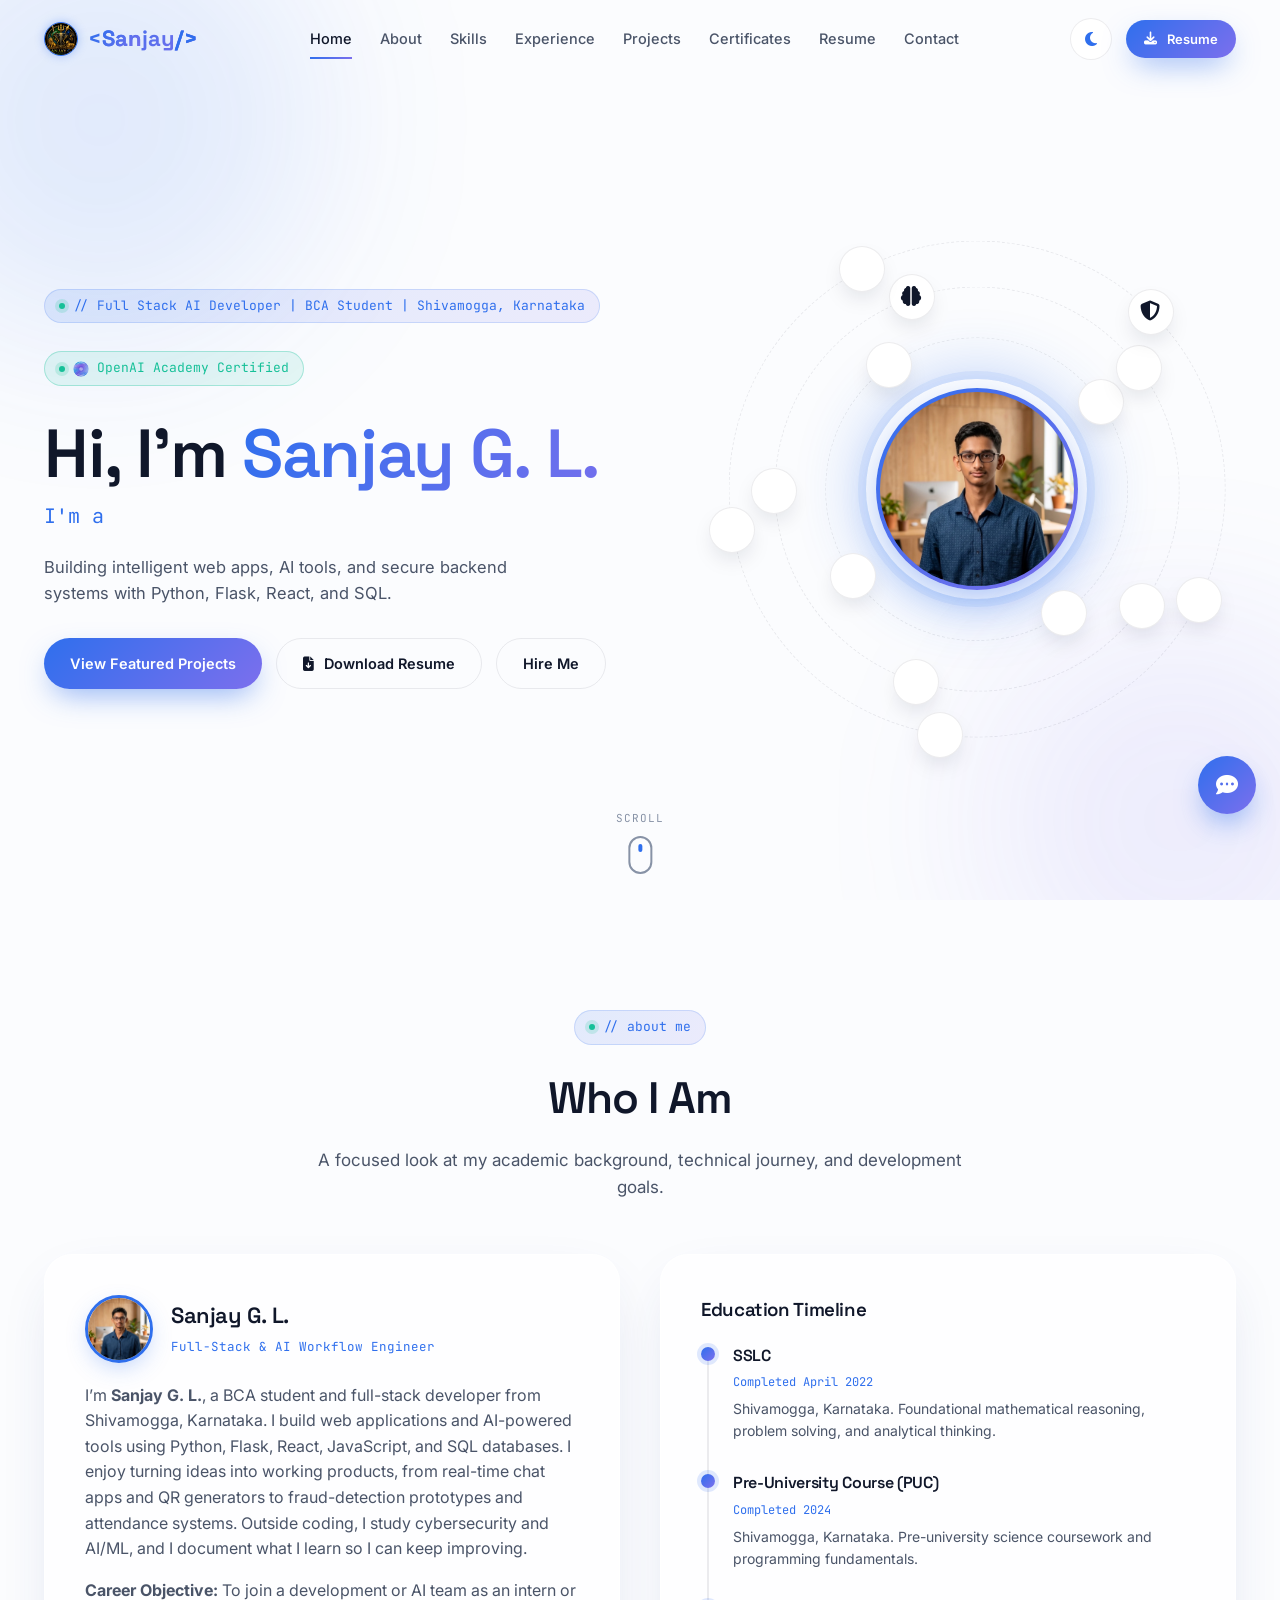
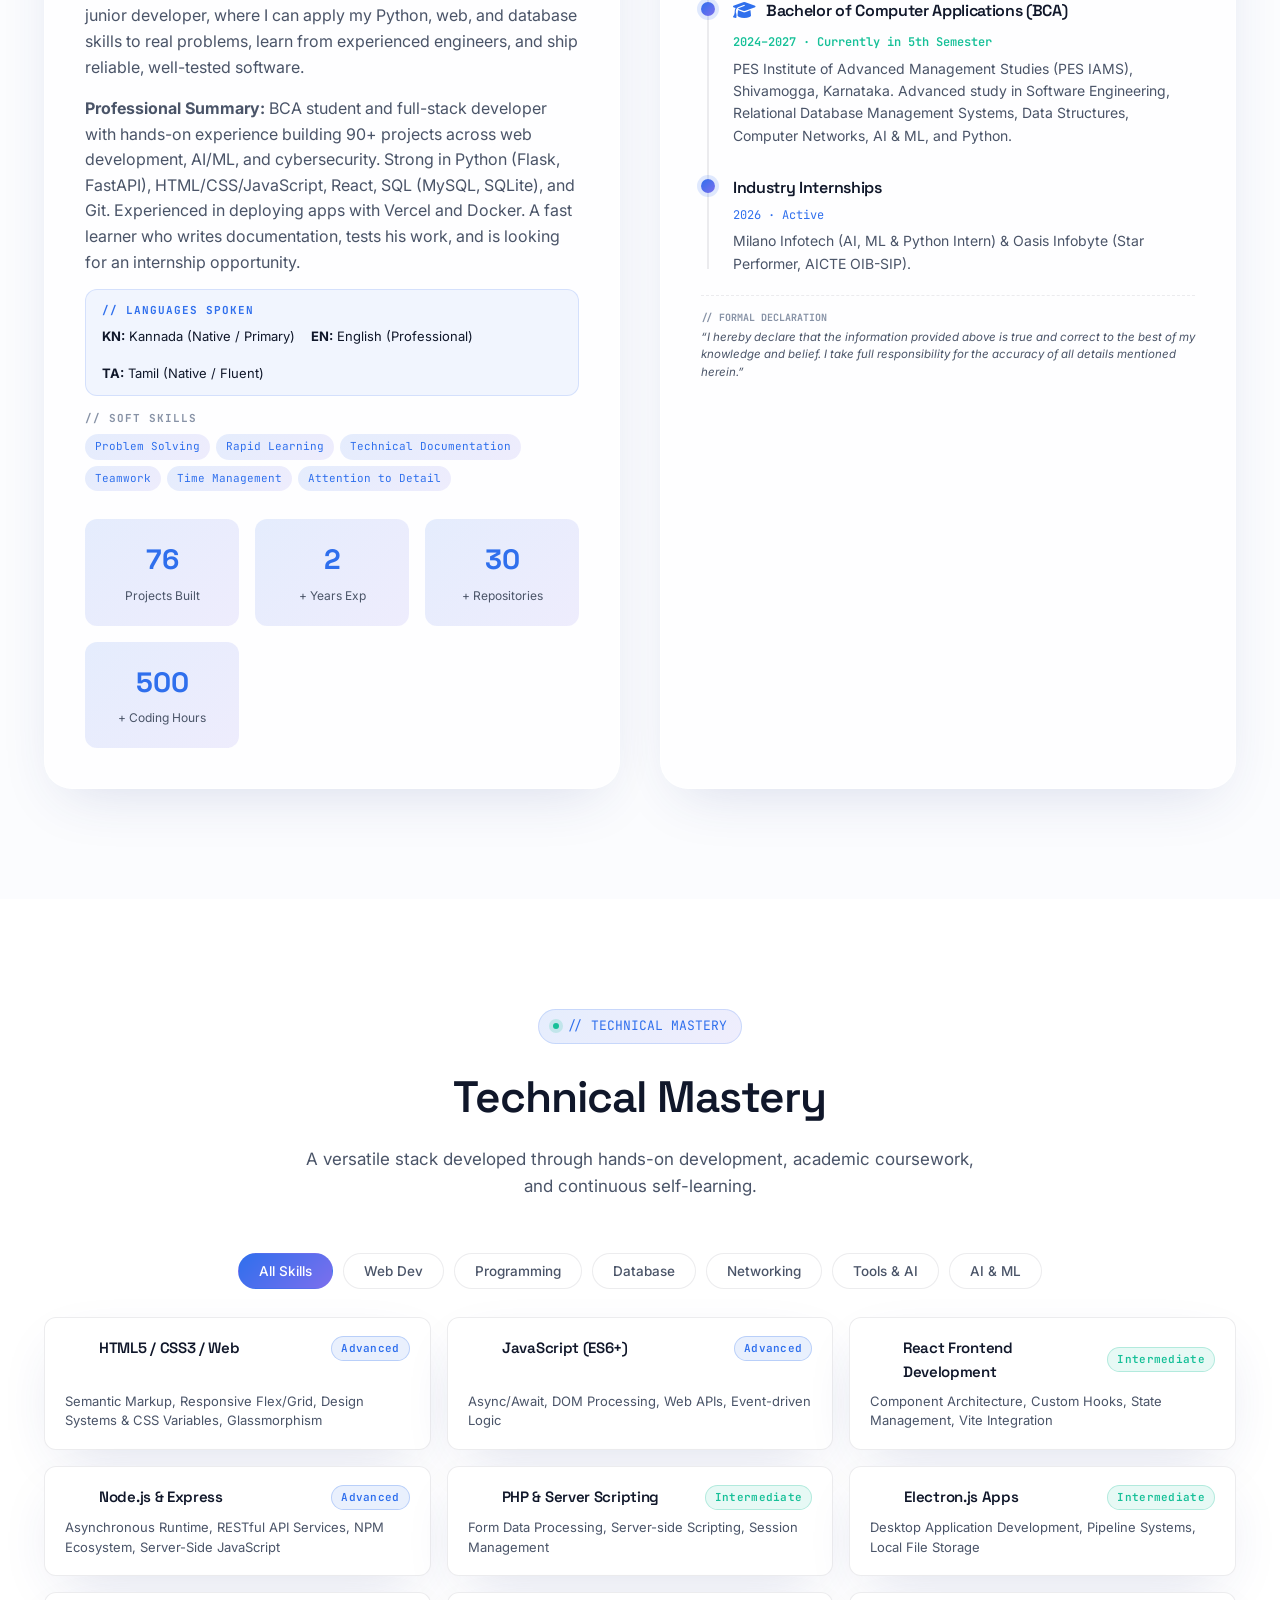
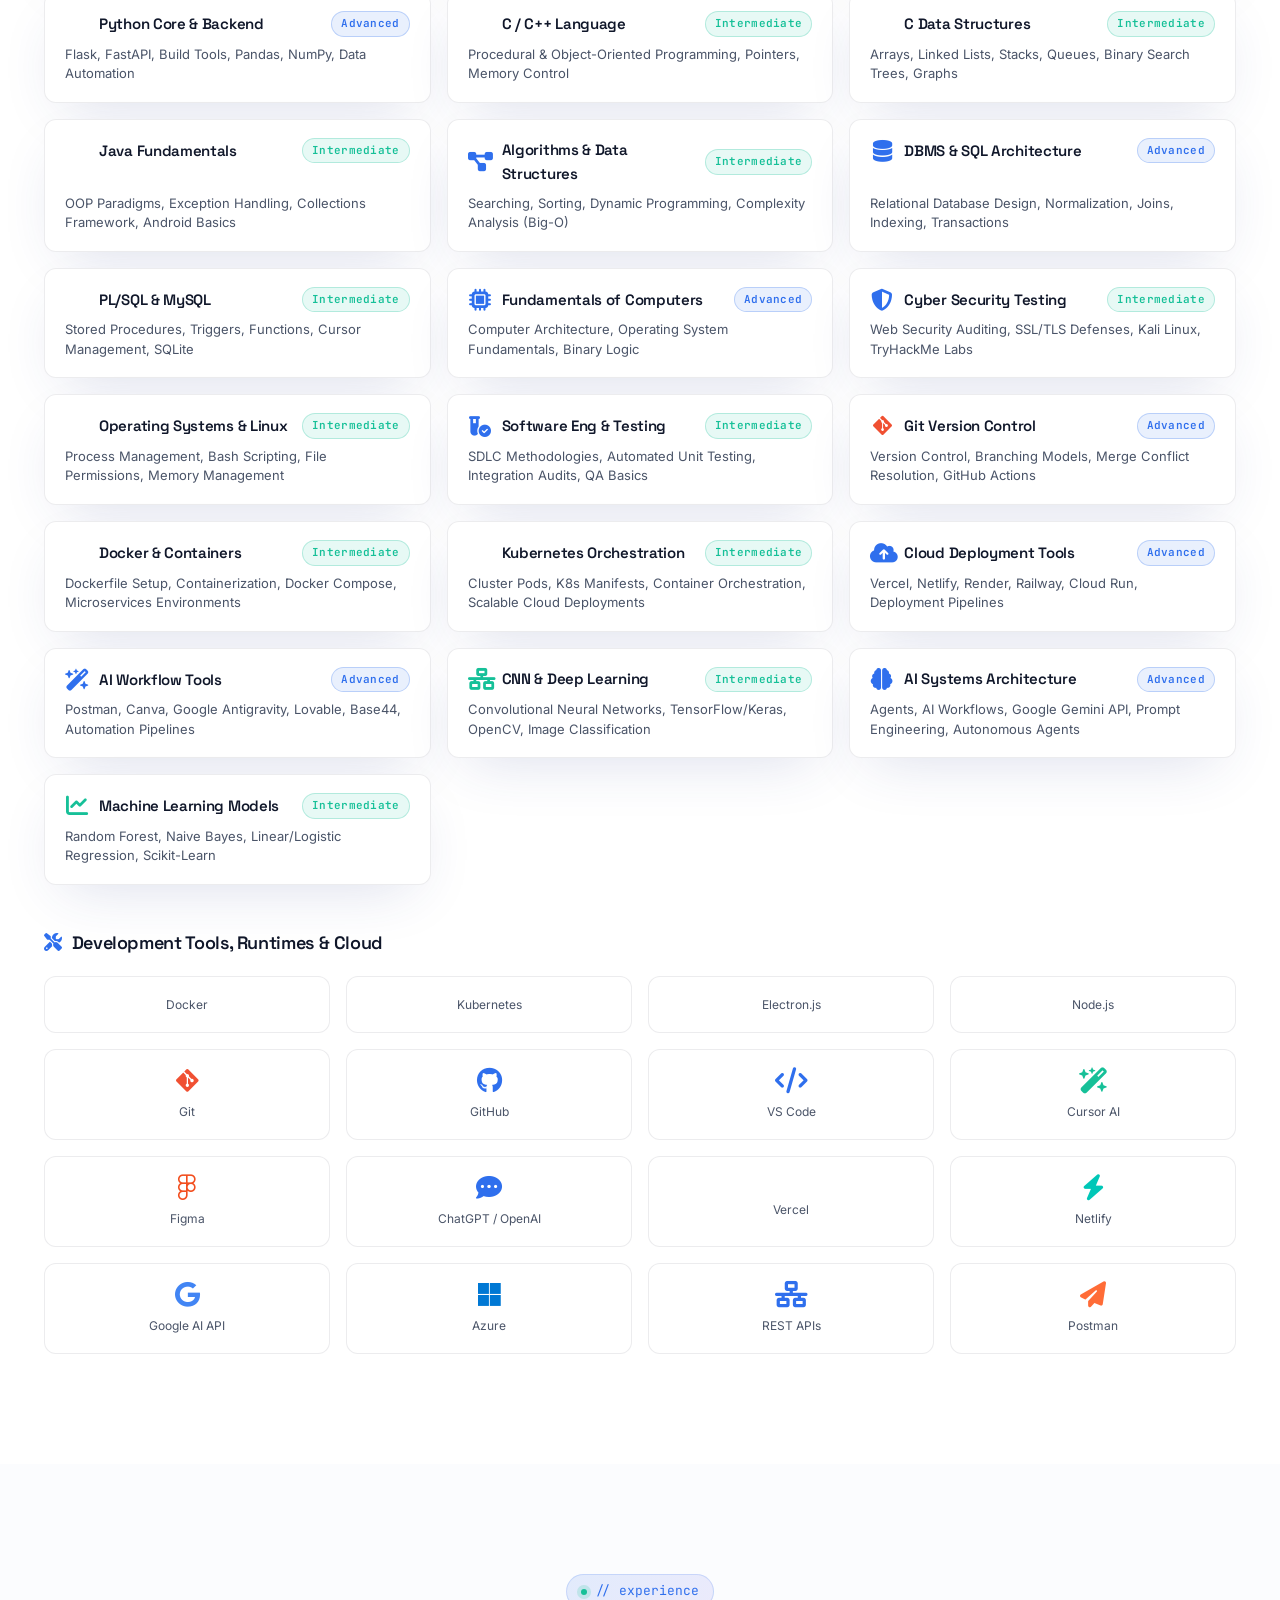
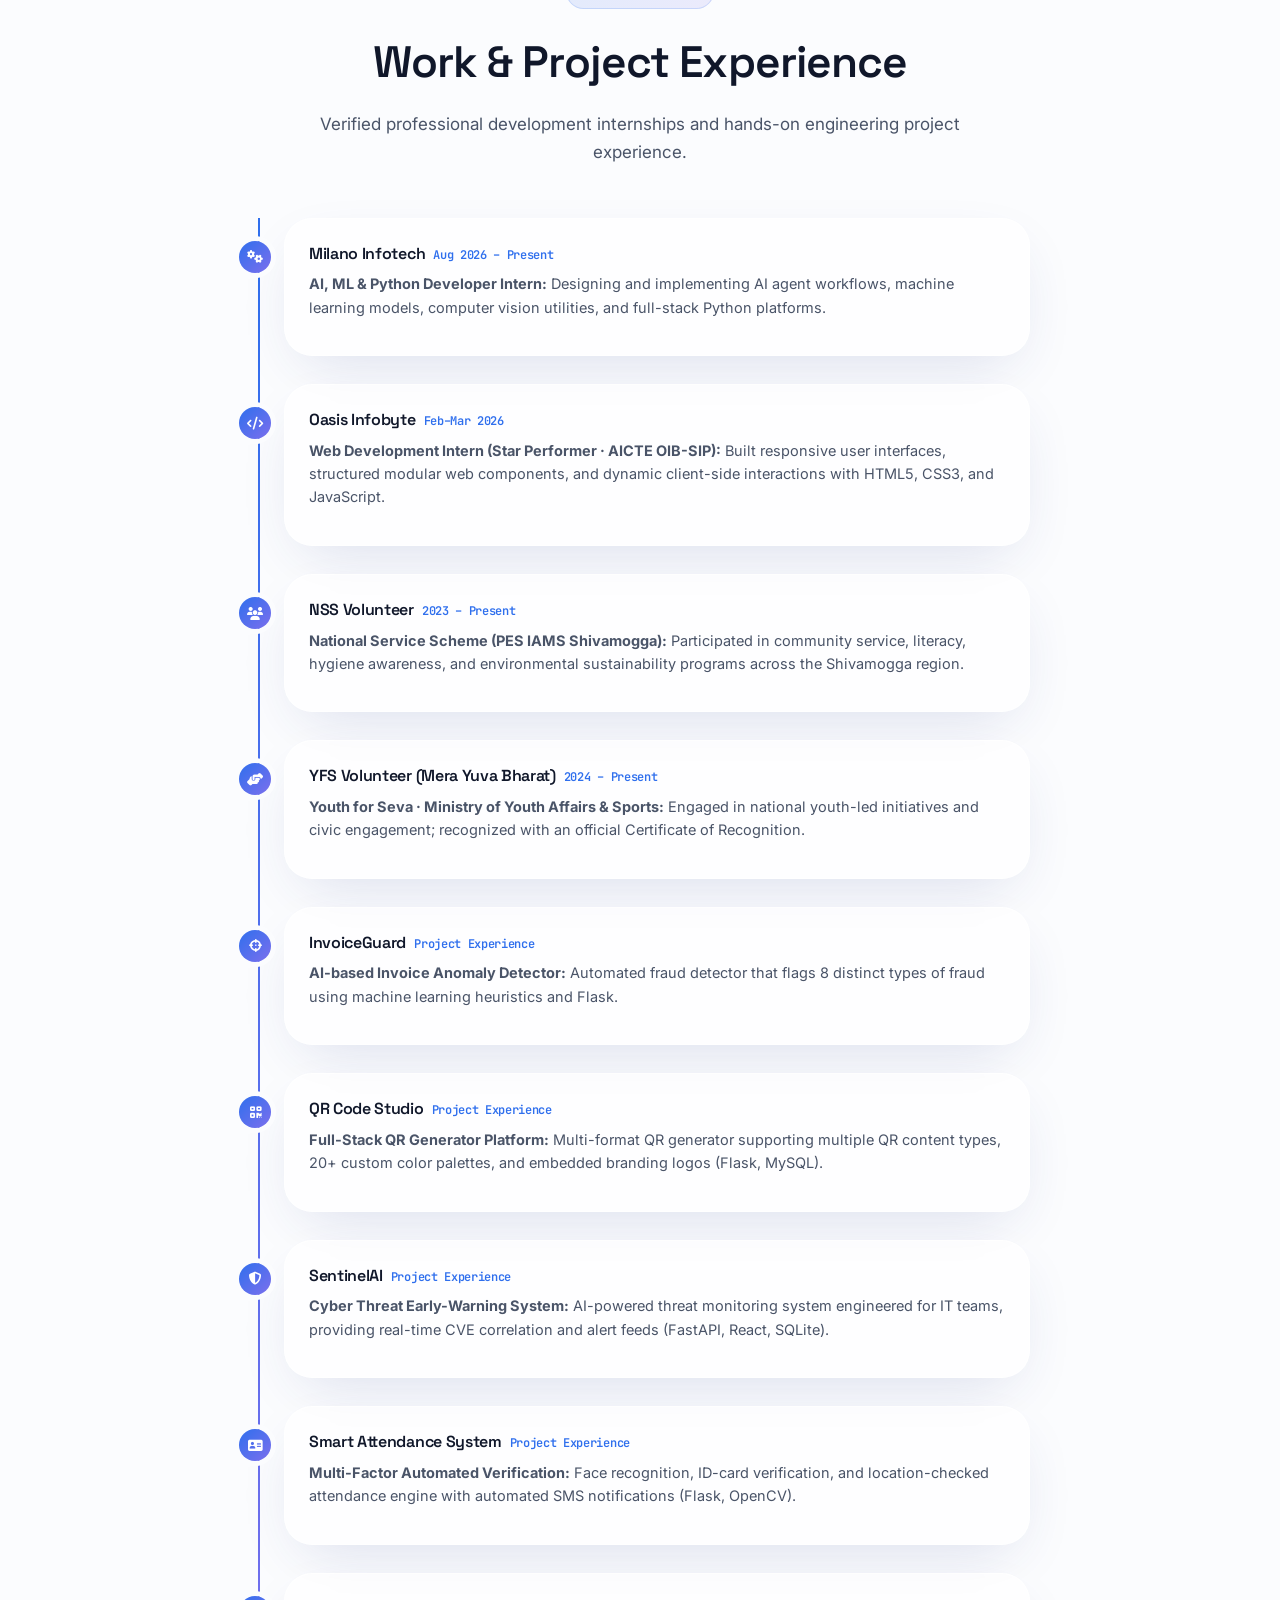
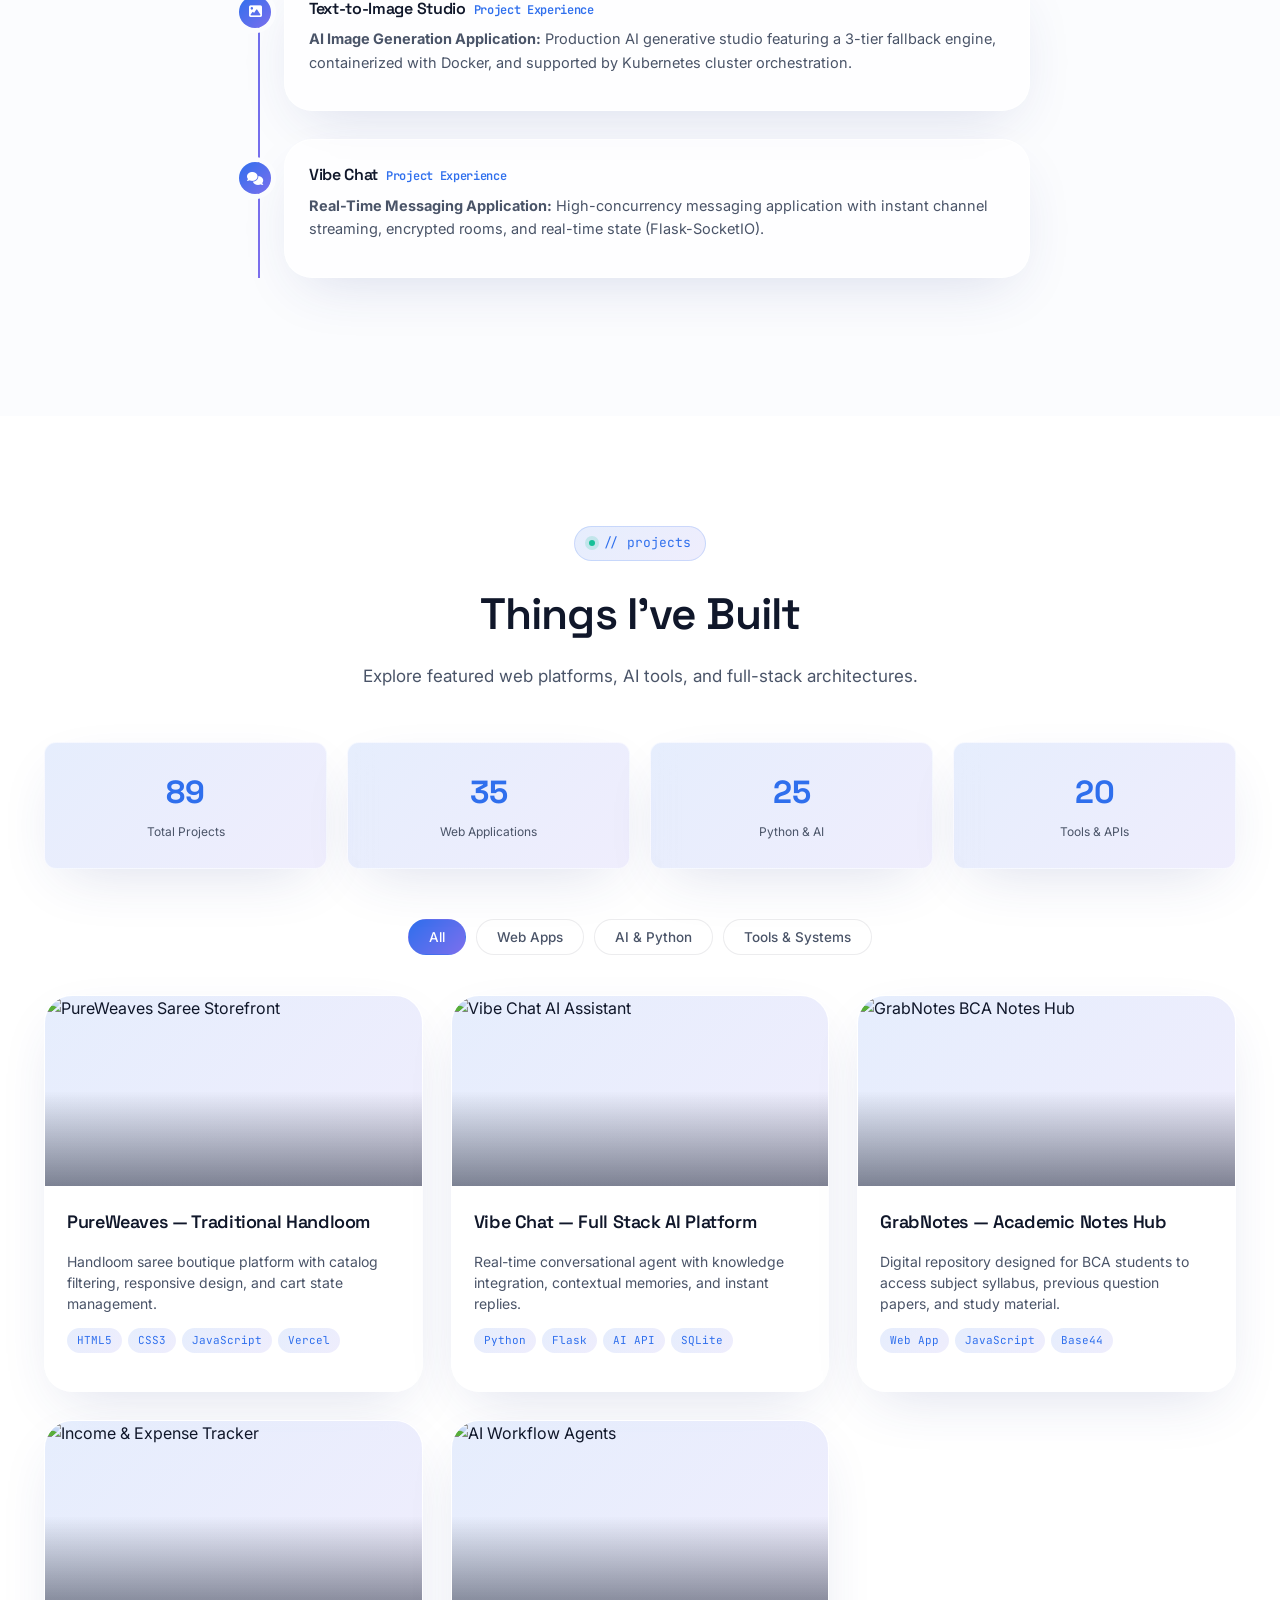
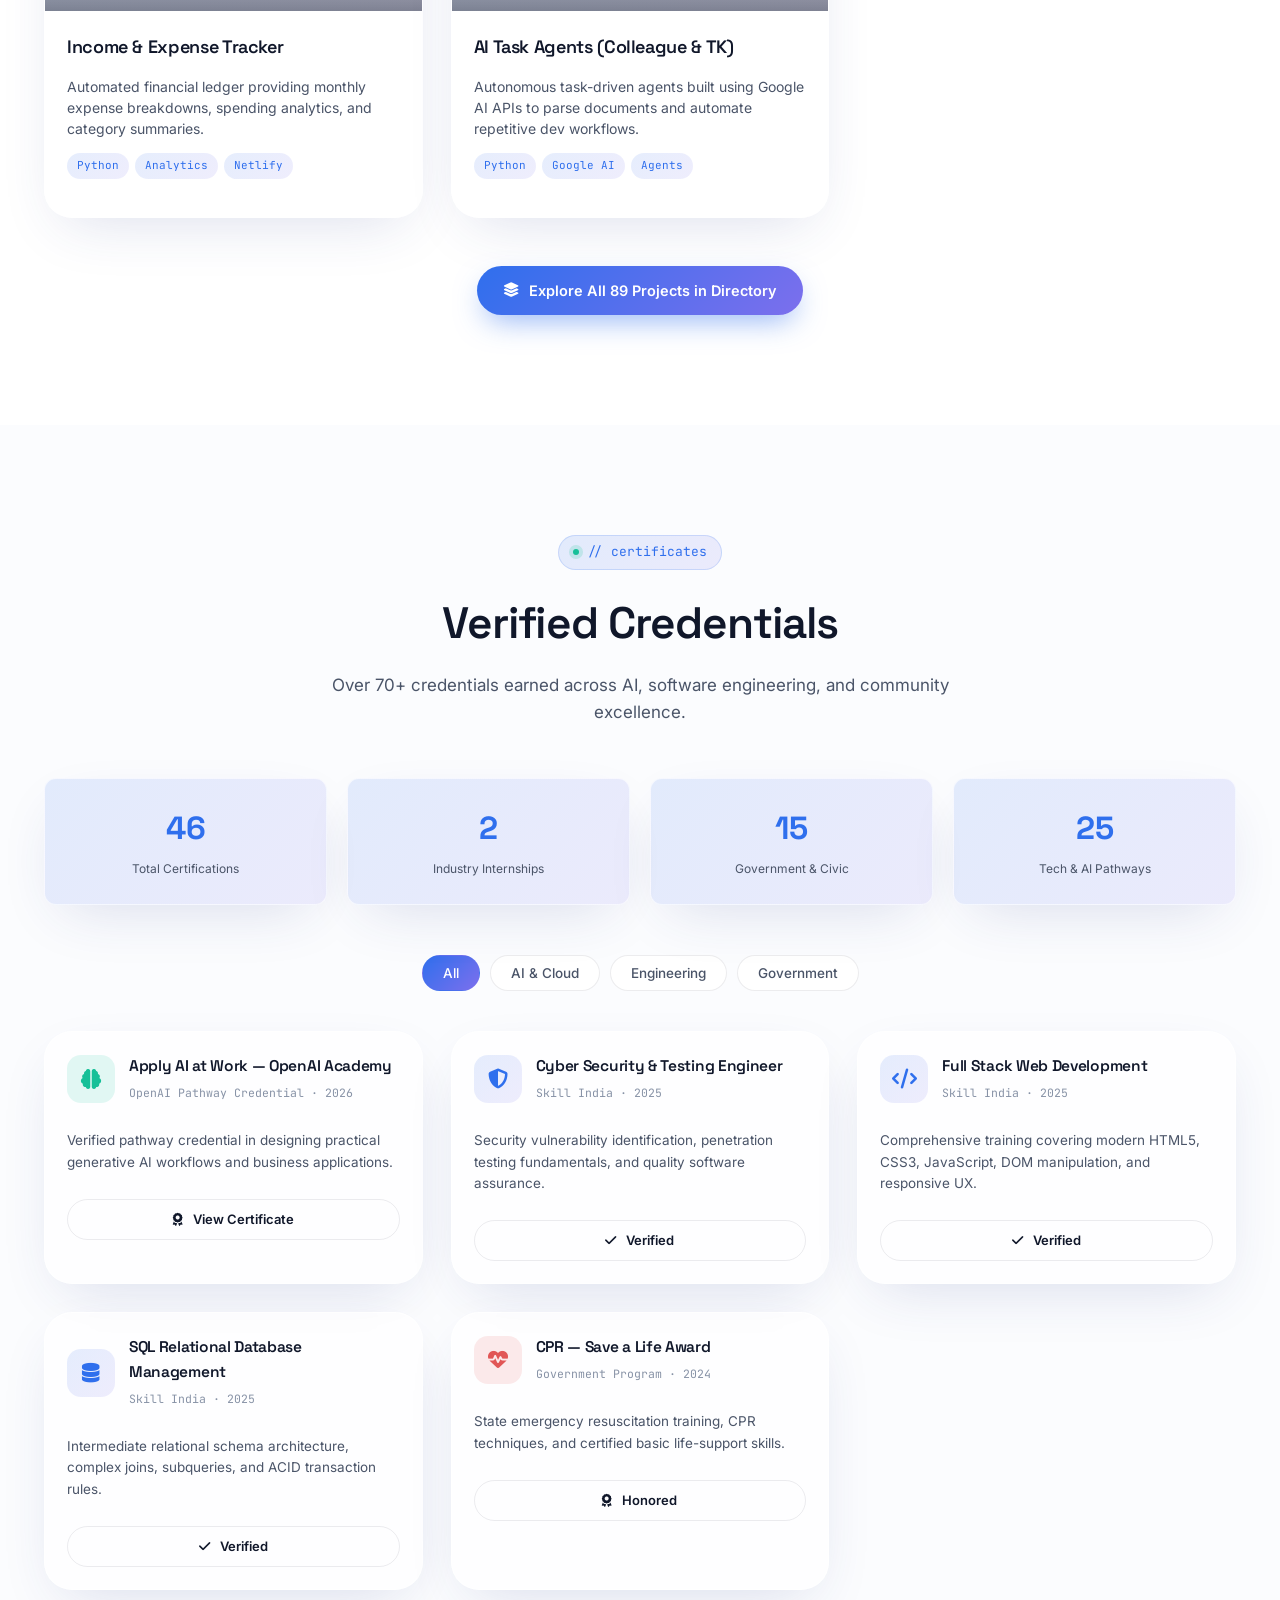
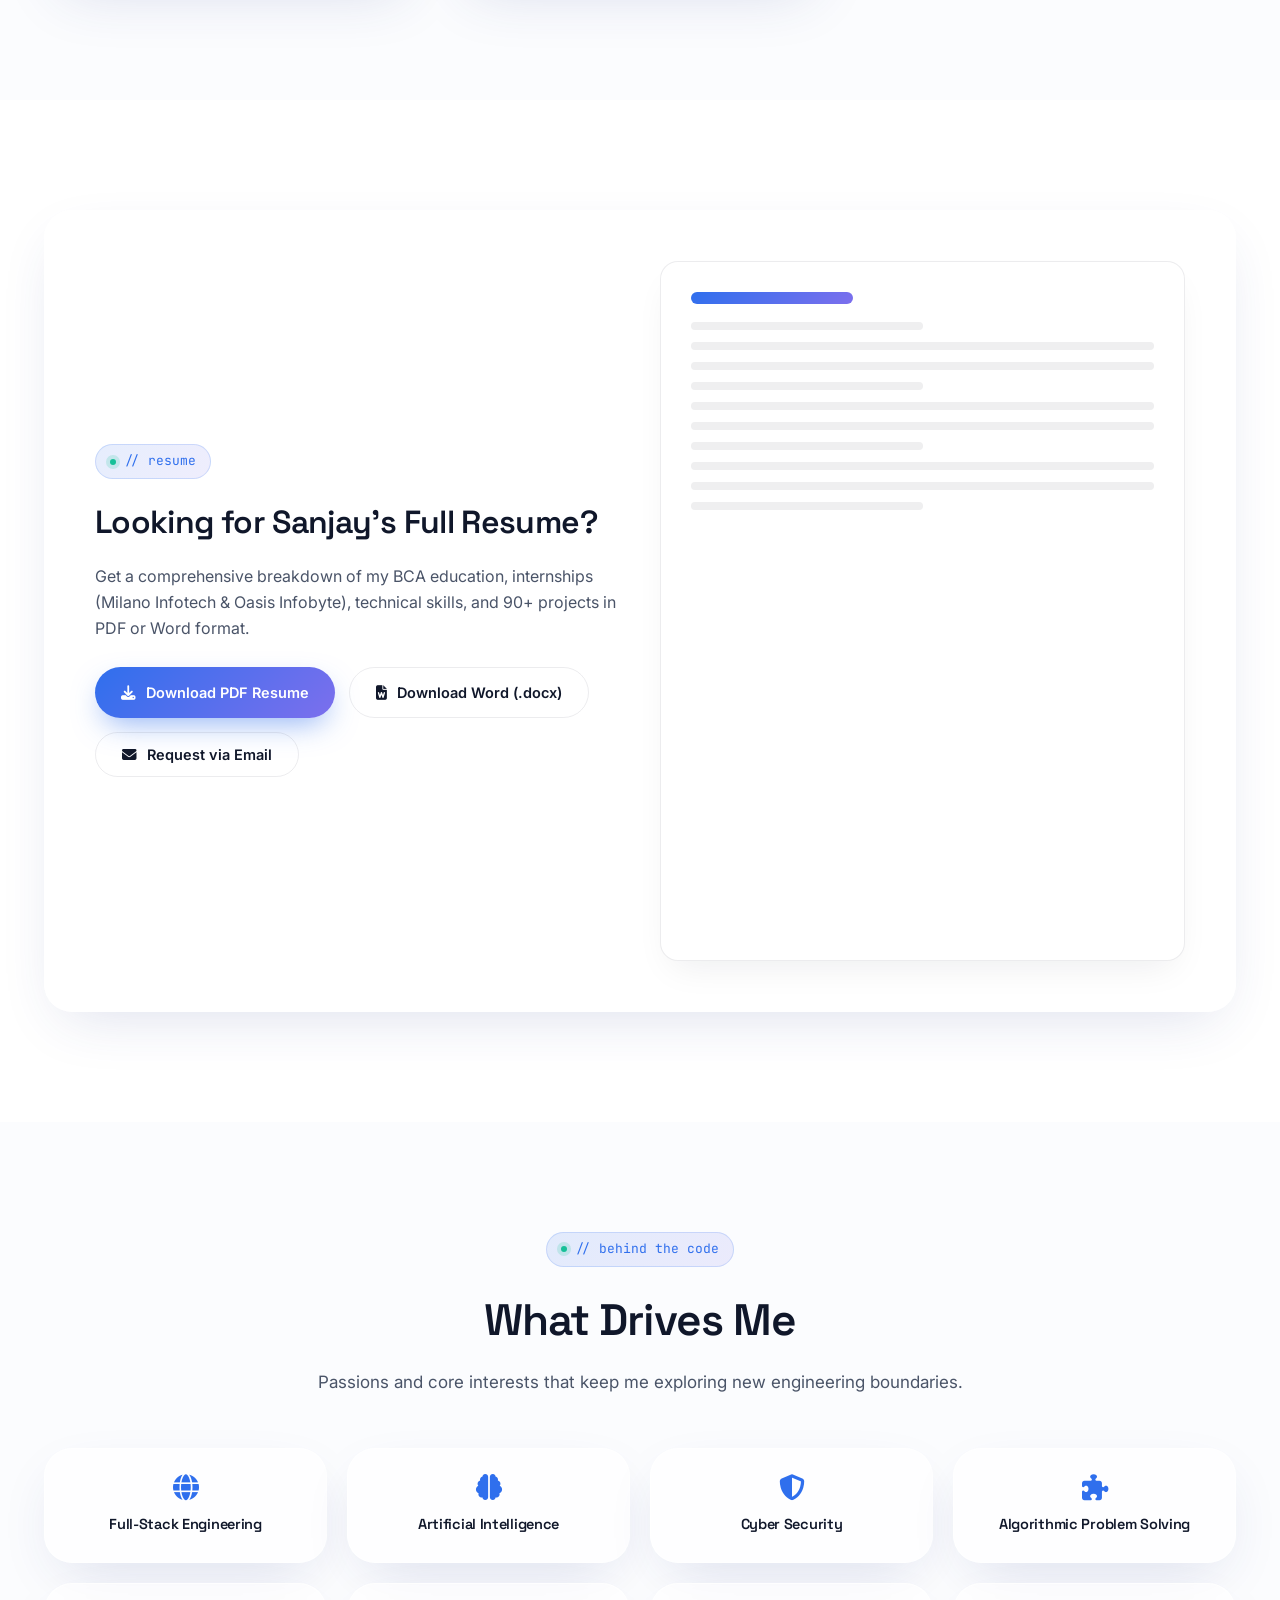
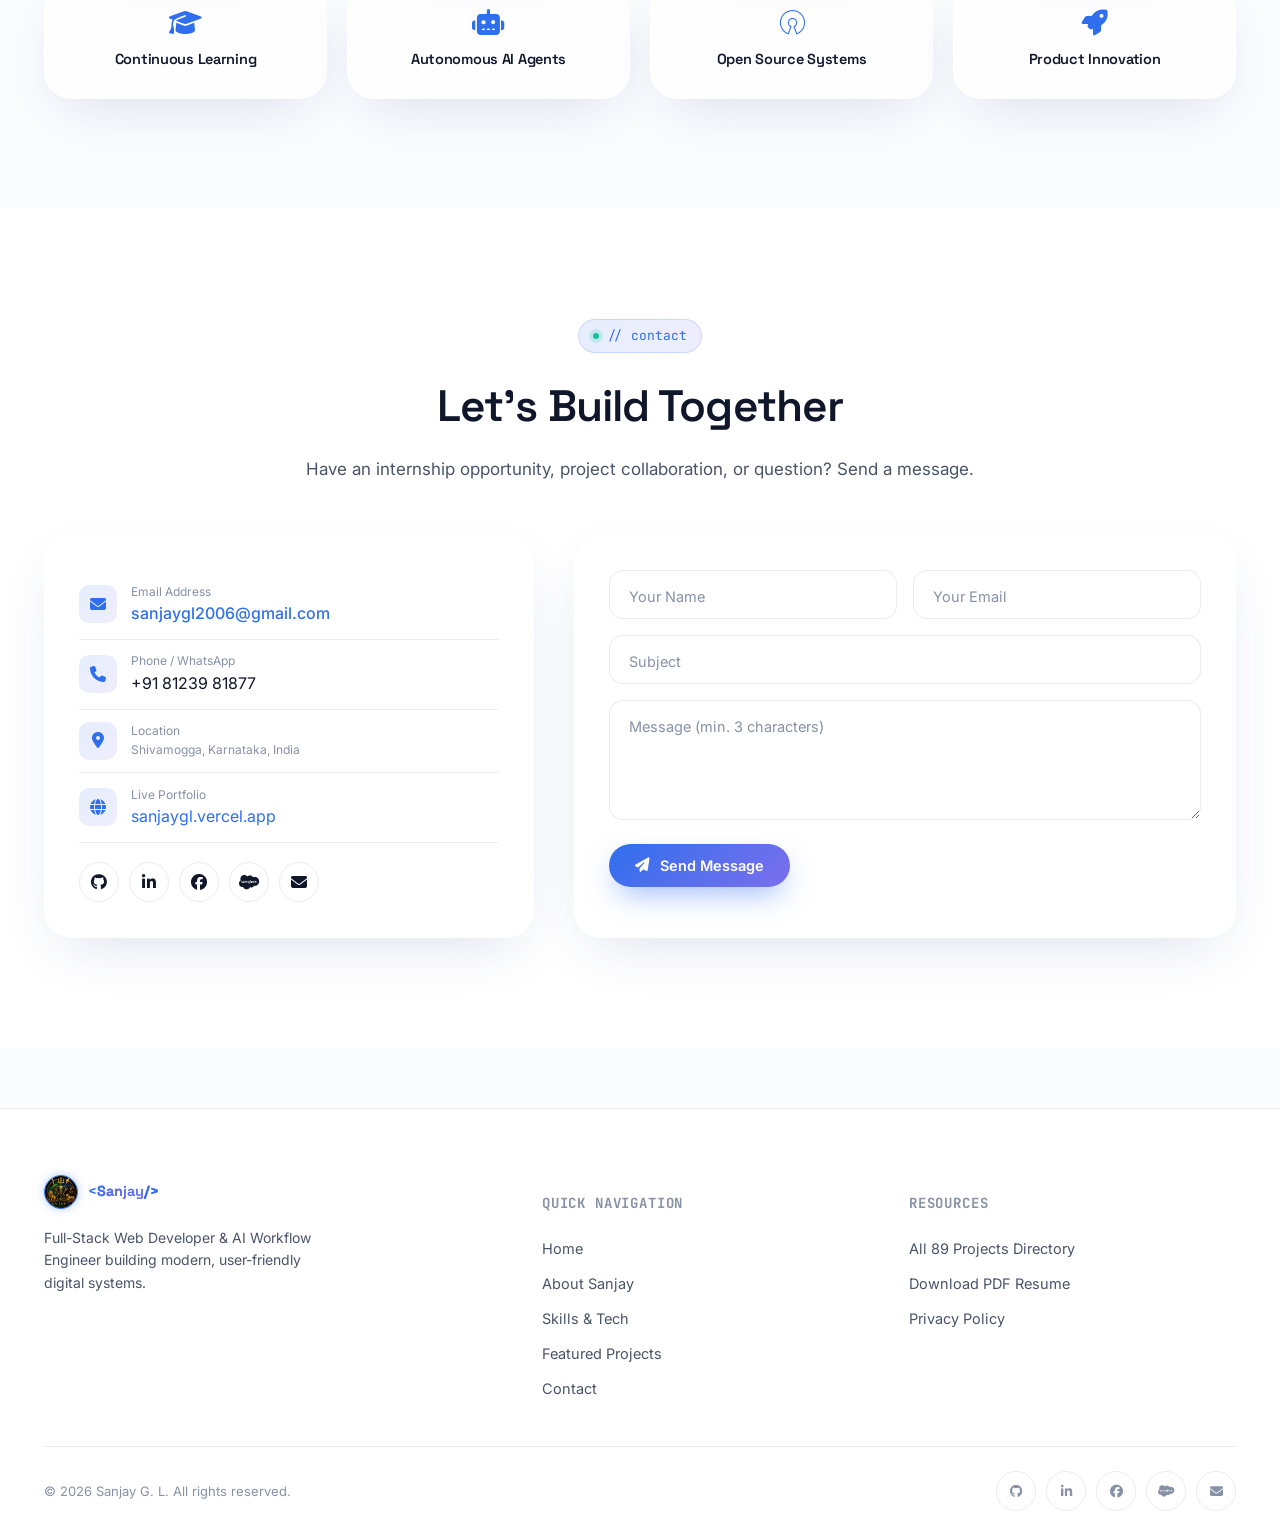
==== commit 7b518ae9: "Fix project placeholder 404 caching, unify projects.html UI with index.html, white 3D flip cards wit" ====
--- a/index.html
+++ b/index.html
@@ -1,10 +1,12 @@
 <!DOCTYPE html>
 <html lang="en">
+
 <head>
   <meta charset="UTF-8">
   <meta name="viewport" content="width=device-width, initial-scale=1.0">
   <title>Sanjay G. L. — Full Stack Developer & AI Workflow Engineer</title>
-  <meta name="description" content="Portfolio of Sanjay G. L., BCA student, Shivamogga, Karnataka &amp; AI Developer Intern at Milano Infotech. Full-stack development, Python, AI agents, and modern web applications.">
+  <meta name="description"
+    content="Portfolio of Sanjay G. L., BCA student, Shivamogga, Karnataka &amp; AI Developer Intern at Milano Infotech. Full-stack development, Python, AI agents, and modern web applications.">
   <meta name="author" content="Sanjay G. L.">
   <meta name="theme-color" content="#2F6FED">
 
@@ -23,18 +25,22 @@
   <!-- Open Graph & Twitter Cards -->
   <meta property="og:type" content="website">
   <meta property="og:title" content="Sanjay G. L. — Full Stack Developer &amp; AI Workflow Engineer">
-  <meta property="og:description" content="BCA Student, Shivamogga, Karnataka &amp; AI Intern at Milano Infotech. Building full-stack Python platforms, AI agents, and interactive web tools.">
+  <meta property="og:description"
+    content="BCA Student, Shivamogga, Karnataka &amp; AI Intern at Milano Infotech. Building full-stack Python platforms, AI agents, and interactive web tools.">
   <meta property="og:image" content="https://sanjaygl.vercel.app/assets/sanjay-logo.webp">
   <meta property="og:url" content="https://sanjaygl.vercel.app/">
   <meta name="twitter:card" content="summary_large_image">
   <meta name="twitter:title" content="Sanjay G. L. — Full Stack Developer &amp; AI Workflow Engineer">
-  <meta name="twitter:description" content="BCA Student, Shivamogga, Karnataka &amp; AI Intern at Milano Infotech. Building full-stack Python platforms, AI agents, and interactive web tools.">
+  <meta name="twitter:description"
+    content="BCA Student, Shivamogga, Karnataka &amp; AI Intern at Milano Infotech. Building full-stack Python platforms, AI agents, and interactive web tools.">
   <meta name="twitter:image" content="https://sanjaygl.vercel.app/assets/sanjay-logo.webp">
 
   <!-- Fonts: Space Grotesk, Inter, JetBrains Mono -->
   <link rel="preconnect" href="https://fonts.googleapis.com">
   <link rel="preconnect" href="https://fonts.gstatic.com" crossorigin>
-  <link href="https://fonts.googleapis.com/css2?family=Space+Grotesk:wght@500;600;700&family=Inter:wght@400;500;600;700&family=JetBrains+Mono:wght@400;500;600&display=swap" rel="stylesheet">
+  <link
+    href="https://fonts.googleapis.com/css2?family=Space+Grotesk:wght@500;600;700&family=Inter:wght@400;500;600;700&family=JetBrains+Mono:wght@400;500;600&display=swap"
+    rel="stylesheet">
 
   <!-- Icon Libraries -->
   <link rel="stylesheet" href="https://cdnjs.cloudflare.com/ajax/libs/font-awesome/6.5.1/css/all.min.css">
@@ -46,6 +52,7 @@
   <!-- Main Design System & Animation Styles -->
   <link rel="stylesheet" href="css/clean-redesign.css?v=3.0.1">
 </head>
+
 <body>
 
   <!-- Fullscreen Loading Screen -->
@@ -62,7 +69,8 @@
   <header id="navbar">
     <div class="container nav-inner">
       <a href="#home" class="logo" style="display:flex;align-items:center;gap:10px;">
-        <img src="assets/sanjay-logo.webp" alt="Sanjay G. L. Logo" style="width:34px;height:34px;border-radius:50%;object-fit:cover;border:1.5px solid var(--blue);box-shadow:0 0 10px rgba(47,111,237,0.35);">
+        <img src="assets/sanjay-logo.webp" alt="Sanjay G. L. Logo"
+          style="width:34px;height:34px;border-radius:50%;object-fit:cover;border:1.5px solid var(--blue);box-shadow:0 0 10px rgba(47,111,237,0.35);">
         <span>&lt;<span>San</span>jay<span class="dot">/&gt;</span></span>
       </a>
       <nav class="nav-links" id="nav-links">
@@ -99,8 +107,11 @@
         <div>
           <div style="display:flex;gap:10px;align-items:center;flex-wrap:wrap;margin-bottom:12px;">
             <div class="eyebrow">// Full Stack AI Developer | BCA Student | Shivamogga, Karnataka</div>
-            <a href="assets/openai-apply-ai-at-work.webp" target="_blank" rel="noopener noreferrer" class="eyebrow" style="background:rgba(22,192,152,0.1);border-color:rgba(22,192,152,0.3);color:var(--mint);text-decoration:none;" title="View Verified OpenAI Academy Pathway Completion">
-              <img src="assets/openai-academy-badge.webp" alt="OpenAI Academy badge" style="width:16px;height:16px;border-radius:50%;object-fit:contain;">
+            <a href="assets/openai-apply-ai-at-work.webp" target="_blank" rel="noopener noreferrer" class="eyebrow"
+              style="background:rgba(22,192,152,0.1);border-color:rgba(22,192,152,0.3);color:var(--mint);text-decoration:none;"
+              title="View Verified OpenAI Academy Pathway Completion">
+              <img src="assets/openai-academy-badge.webp" alt="OpenAI Academy badge"
+                style="width:16px;height:16px;border-radius:50%;object-fit:contain;">
               <span>OpenAI Academy Certified</span>
             </a>
           </div>
@@ -111,7 +122,8 @@
           </p>
           <div class="hero-btns">
             <a href="#projects" class="btn btn-primary">View Featured Projects</a>
-            <a href="assets/Sanjay_GL_Resume.pdf" download class="btn btn-ghost"><i class="fa-solid fa-file-arrow-down"></i> Download Resume</a>
+            <a href="assets/Sanjay_GL_Resume.pdf" download class="btn btn-ghost"><i
+                class="fa-solid fa-file-arrow-down"></i> Download Resume</a>
             <a href="#contact" class="btn btn-ghost">Hire Me</a>
           </div>
         </div>
@@ -126,7 +138,9 @@
           </div>
         </div>
       </div>
-      <div class="scroll-cue"><span>SCROLL</span><div class="mouse"></div></div>
+      <div class="scroll-cue"><span>SCROLL</span>
+        <div class="mouse"></div>
+      </div>
     </section>
 
     <!-- ABOUT SECTION -->
@@ -140,24 +154,39 @@
         <div class="about-grid">
           <div class="glass about-card" data-aos="fade-right">
             <div style="display:flex;align-items:center;gap:18px;margin-bottom:20px;flex-wrap:wrap;">
-              <img src="assets/profile.webp" alt="Sanjay G. L." style="width:68px;height:68px;border-radius:50%;object-fit:cover;border:3px solid var(--blue);box-shadow:0 8px 24px -6px rgba(47,111,237,0.35);">
+              <img src="assets/profile.webp" alt="Sanjay G. L."
+                style="width:68px;height:68px;border-radius:50%;object-fit:cover;border:3px solid var(--blue);box-shadow:0 8px 24px -6px rgba(47,111,237,0.35);">
               <div>
                 <h3 style="margin:0;font-size:22px;">Sanjay G. L.</h3>
-                <span class="mono" style="font-size:12.5px;color:var(--blue);">Full-Stack &amp; AI Workflow Engineer</span>
+                <span class="mono" style="font-size:12.5px;color:var(--blue);">Full-Stack &amp; AI Workflow
+                  Engineer</span>
               </div>
             </div>
             <p>
-              I’m <strong>Sanjay G. L.</strong>, a BCA student and full-stack developer from Shivamogga, Karnataka. I build web applications and AI-powered tools using Python, Flask, React, JavaScript, and SQL databases. I enjoy turning ideas into working products, from real-time chat apps and QR generators to fraud-detection prototypes and attendance systems. Outside coding, I study cybersecurity and AI/ML, and I document what I learn so I can keep improving.
+              I’m <strong>Sanjay G. L.</strong>, a BCA student and full-stack developer from Shivamogga, Karnataka. I
+              build web applications and AI-powered tools using Python, Flask, React, JavaScript, and SQL databases. I
+              enjoy turning ideas into working products, from real-time chat apps and QR generators to fraud-detection
+              prototypes and attendance systems. Outside coding, I study cybersecurity and AI/ML, and I document what I
+              learn so I can keep improving.
             </p>
             <p>
-              <strong>Career Objective:</strong> To join a development or AI team as an intern or junior developer, where I can apply my Python, web, and database skills to real problems, learn from experienced engineers, and ship reliable, well-tested software.
+              <strong>Career Objective:</strong> To join a development or AI team as an intern or junior developer,
+              where I can apply my Python, web, and database skills to real problems, learn from experienced engineers,
+              and ship reliable, well-tested software.
             </p>
             <p>
-              <strong>Professional Summary:</strong> BCA student and full-stack developer with hands-on experience building 100+ projects across web development, AI/ML, and cybersecurity. Strong in Python (Flask, FastAPI), HTML/CSS/JavaScript, React, SQL (MySQL, SQLite), and Git. Experienced in deploying apps with Vercel and Docker. A fast learner who writes documentation, tests his work, and is looking for an internship opportunity.
+              <strong>Professional Summary:</strong> BCA student and full-stack developer with hands-on experience
+              building 90+ projects across web development, AI/ML, and cybersecurity. Strong in Python (Flask, FastAPI),
+              HTML/CSS/JavaScript, React, SQL (MySQL, SQLite), and Git. Experienced in deploying apps with Vercel and
+              Docker. A fast learner who writes documentation, tests his work, and is looking for an internship
+              opportunity.
             </p>
 
-            <div style="margin-top:14px; margin-bottom:14px; padding:12px 16px; border-radius:var(--radius-sm); background:rgba(47,111,237,0.06); border:1px solid rgba(47,111,237,0.15);">
-              <div class="mono" style="font-size:11px; color:var(--blue); font-weight:700; text-transform:uppercase; letter-spacing:1px; margin-bottom:6px;">// Languages Spoken</div>
+            <div
+              style="margin-top:14px; margin-bottom:14px; padding:12px 16px; border-radius:var(--radius-sm); background:rgba(47,111,237,0.06); border:1px solid rgba(47,111,237,0.15);">
+              <div class="mono"
+                style="font-size:11px; color:var(--blue); font-weight:700; text-transform:uppercase; letter-spacing:1px; margin-bottom:6px;">
+                // Languages Spoken</div>
               <div style="font-size:13px; color:var(--ink); display:flex; gap:16px; flex-wrap:wrap;">
                 <span><strong>KN:</strong> Kannada (Native / Primary)</span>
                 <span><strong>EN:</strong> English (Professional)</span>
@@ -166,7 +195,9 @@
             </div>
 
             <div style="margin-bottom:18px;">
-              <div class="mono" style="font-size:11px; color:var(--ink-faint); font-weight:700; text-transform:uppercase; letter-spacing:1px; margin-bottom:6px;">// Soft Skills</div>
+              <div class="mono"
+                style="font-size:11px; color:var(--ink-faint); font-weight:700; text-transform:uppercase; letter-spacing:1px; margin-bottom:6px;">
+                // Soft Skills</div>
               <div style="display:flex; gap:6px; flex-wrap:wrap;">
                 <span class="tag">Problem Solving</span>
                 <span class="tag">Rapid Learning</span>
@@ -178,9 +209,10 @@
             </div>
 
             <div class="about-stats">
-              <div class="stat"><b data-count="100">0</b><span>Projects Built</span></div>
-              <div class="stat"><b data-count="70">0</b><span>Certificates</span></div>
-              <div class="stat"><b data-count="2">0</b><span>Internships</span></div>
+              <div class="stat"><b data-count="76">0</b><span>Projects Built</span></div>
+              <div class="stat"><b data-count="2">0</b><span>+ Years Exp</span></div>
+              <div class="stat"><b data-count="30">0</b><span>+ Repositories</span></div>
+              <div class="stat"><b data-count="500">0</b><span>+ Coding Hours</span></div>
             </div>
           </div>
 
@@ -190,7 +222,8 @@
               <div class="tl-item">
                 <h4>SSLC</h4>
                 <span class="tl-date mono">Completed April 2022</span>
-                <p>Shivamogga, Karnataka. Foundational mathematical reasoning, problem solving, and analytical thinking.</p>
+                <p>Shivamogga, Karnataka. Foundational mathematical reasoning, problem solving, and analytical thinking.
+                </p>
               </div>
               <div class="tl-item">
                 <h4>Pre-University Course (PUC)</h4>
@@ -202,19 +235,27 @@
                   <i class="fa-solid fa-graduation-cap" style="color:var(--blue);font-size:18px;"></i>
                   <h4>Bachelor of Computer Applications (BCA)</h4>
                 </div>
-                <span class="tl-date mono" style="color:var(--mint);font-weight:600;">2023–2027 · Currently in 5th Semester</span>
-                <p>Shivamogga, Karnataka. Advanced study in Software Engineering, Relational Database Management Systems, Data Structures, Computer Networks, AI &amp; ML, and Python.</p>
+                <span class="tl-date mono" style="color:var(--mint);font-weight:600;">2024–2027 · Currently in 5th
+                  Semester</span>
+                <p>PES Institute of Advanced Management Studies (PES IAMS), Shivamogga, Karnataka. Advanced study in
+                  Software Engineering, Relational Database Management Systems, Data Structures, Computer Networks, AI
+                  &amp; ML, and Python.</p>
               </div>
               <div class="tl-item">
                 <h4>Industry Internships</h4>
                 <span class="tl-date mono">2026 · Active</span>
-                <p>Milano Infotech (AI, ML &amp; Python Intern) &amp; Oasis Infobyte (Star Performer, AICTE OIB-SIP).</p>
-              </div>
-            </div>
-
-            <div style="margin-top:20px; padding-top:14px; border-top:1px dashed var(--line); font-size:11.5px; color:var(--ink-soft); line-height:1.5;">
-              <span class="mono" style="font-size:10px; font-weight:700; text-transform:uppercase; color:var(--ink-faint); display:block; margin-bottom:4px;">// Formal Declaration</span>
-              <em>“I hereby declare that the information provided above is true and correct to the best of my knowledge and belief. I take full responsibility for the accuracy of all details mentioned herein.”</em>
+                <p>Milano Infotech (AI, ML &amp; Python Intern) &amp; Oasis Infobyte (Star Performer, AICTE OIB-SIP).
+                </p>
+              </div>
+            </div>
+
+            <div
+              style="margin-top:20px; padding-top:14px; border-top:1px dashed var(--line); font-size:11.5px; color:var(--ink-soft); line-height:1.5;">
+              <span class="mono"
+                style="font-size:10px; font-weight:700; text-transform:uppercase; color:var(--ink-faint); display:block; margin-bottom:4px;">//
+                Formal Declaration</span>
+              <em>“I hereby declare that the information provided above is true and correct to the best of my knowledge
+                and belief. I take full responsibility for the accuracy of all details mentioned herein.”</em>
             </div>
           </div>
         </div>
@@ -227,7 +268,8 @@
         <div class="section-head" data-aos="fade-up">
           <div class="eyebrow">// TECHNICAL MASTERY</div>
           <h2>Technical Mastery</h2>
-          <p>A versatile stack developed through hands-on development, academic coursework, and continuous self-learning.</p>
+          <p>A versatile stack developed through hands-on development, academic coursework, and continuous
+            self-learning.</p>
         </div>
 
         <div class="filter-row" data-aos="fade-up" style="margin-bottom:28px;">
@@ -250,7 +292,8 @@
               </div>
               <span class="level-badge badge-adv">Advanced</span>
             </div>
-            <p class="mastery-desc">Semantic Markup, Responsive Flex/Grid, Design Systems &amp; CSS Variables, Glassmorphism</p>
+            <p class="mastery-desc">Semantic Markup, Responsive Flex/Grid, Design Systems &amp; CSS Variables,
+              Glassmorphism</p>
           </div>
 
           <!-- 2. JavaScript (ES6+) -->
@@ -286,7 +329,8 @@
               </div>
               <span class="level-badge badge-adv">Advanced</span>
             </div>
-            <p class="mastery-desc">Asynchronous Runtime, RESTful API Services, NPM Ecosystem, Server-Side JavaScript</p>
+            <p class="mastery-desc">Asynchronous Runtime, RESTful API Services, NPM Ecosystem, Server-Side JavaScript
+            </p>
           </div>
 
           <!-- 5. PHP & Server Scripting -->
@@ -556,15 +600,21 @@
             <div class="tool-card"><i class="fa-brands fa-git-alt" style="color:#F05032;"></i><span>Git</span></div>
             <div class="tool-card"><i class="fa-brands fa-github"></i><span>GitHub</span></div>
             <div class="tool-card"><i class="fa-solid fa-code" style="color:var(--blue);"></i><span>VS Code</span></div>
-            <div class="tool-card"><i class="fa-solid fa-wand-magic-sparkles" style="color:var(--mint);"></i><span>Cursor AI</span></div>
+            <div class="tool-card"><i class="fa-solid fa-wand-magic-sparkles"
+                style="color:var(--mint);"></i><span>Cursor AI</span></div>
             <div class="tool-card"><i class="fa-brands fa-figma" style="color:#F24E1E;"></i><span>Figma</span></div>
-            <div class="tool-card"><i class="fa-solid fa-comment-dots" style="color:var(--blue);"></i><span>ChatGPT / OpenAI</span></div>
-            <div class="tool-card"><i class="fa-solid fa-triangle" style="color:var(--ink);"></i><span>Vercel</span></div>
+            <div class="tool-card"><i class="fa-solid fa-comment-dots" style="color:var(--blue);"></i><span>ChatGPT /
+                OpenAI</span></div>
+            <div class="tool-card"><i class="fa-solid fa-triangle" style="color:var(--ink);"></i><span>Vercel</span>
+            </div>
             <div class="tool-card"><i class="fa-solid fa-bolt" style="color:#00C7B7;"></i><span>Netlify</span></div>
-            <div class="tool-card"><i class="fa-brands fa-google" style="color:#4285F4;"></i><span>Google AI API</span></div>
+            <div class="tool-card"><i class="fa-brands fa-google" style="color:#4285F4;"></i><span>Google AI API</span>
+            </div>
             <div class="tool-card"><i class="fa-brands fa-microsoft" style="color:#0078D4;"></i><span>Azure</span></div>
-            <div class="tool-card"><i class="fa-solid fa-network-wired" style="color:var(--blue);"></i><span>REST APIs</span></div>
-            <div class="tool-card"><i class="fa-solid fa-paper-plane" style="color:#FF6C37;"></i><span>Postman</span></div>
+            <div class="tool-card"><i class="fa-solid fa-network-wired" style="color:var(--blue);"></i><span>REST
+                APIs</span></div>
+            <div class="tool-card"><i class="fa-solid fa-paper-plane" style="color:#FF6C37;"></i><span>Postman</span>
+            </div>
           </div>
         </div>
       </div>
@@ -581,35 +631,54 @@
         <div class="v-timeline">
           <div class="v-item glass" data-icon="&#xf085;" data-aos="fade-up">
             <h4>Milano Infotech<span class="v-date">Aug 2026 – Present</span></h4>
-            <p><strong>AI, ML &amp; Python Developer Intern:</strong> Designing and implementing AI agent workflows, machine learning models, computer vision utilities, and full-stack Python platforms.</p>
-          </div>
-          <div class="v-item glass" data-icon="&#xf121;" data-aos="fade-up" data-aos-delay="80">
+            <p><strong>AI, ML &amp; Python Developer Intern:</strong> Designing and implementing AI agent workflows,
+              machine learning models, computer vision utilities, and full-stack Python platforms.</p>
+          </div>
+          <div class="v-item glass" data-icon="&#xf121;" data-aos="fade-up" data-aos-delay="60">
             <h4>Oasis Infobyte<span class="v-date">Feb–Mar 2026</span></h4>
-            <p><strong>Web Development Intern (Star Performer · AICTE OIB-SIP):</strong> Built responsive user interfaces, structured modular web components, and dynamic client-side interactions with HTML5, CSS3, and JavaScript.</p>
+            <p><strong>Web Development Intern (Star Performer · AICTE OIB-SIP):</strong> Built responsive user
+              interfaces, structured modular web components, and dynamic client-side interactions with HTML5, CSS3, and
+              JavaScript.</p>
+          </div>
+          <div class="v-item glass" data-icon="&#xf0c0;" data-aos="fade-up" data-aos-delay="90">
+            <h4>NSS Volunteer<span class="v-date">2023 – Present</span></h4>
+            <p><strong>National Service Scheme (PES IAMS Shivamogga):</strong> Participated in community service,
+              literacy, hygiene awareness, and environmental sustainability programs across the Shivamogga region.</p>
+          </div>
+          <div class="v-item glass" data-icon="&#xf4c4;" data-aos="fade-up" data-aos-delay="120">
+            <h4>YFS Volunteer (Mera Yuva Bharat)<span class="v-date">2024 – Present</span></h4>
+            <p><strong>Youth for Seva · Ministry of Youth Affairs &amp; Sports:</strong> Engaged in national youth-led
+              initiatives and civic engagement; recognized with an official Certificate of Recognition.</p>
           </div>
           <div class="v-item glass" data-icon="&#xf05b;" data-aos="fade-up" data-aos-delay="120">
             <h4>InvoiceGuard<span class="v-date">Project Experience</span></h4>
-            <p><strong>AI-based Invoice Anomaly Detector:</strong> Automated fraud detector that flags 8 distinct types of fraud using machine learning heuristics and Flask.</p>
+            <p><strong>AI-based Invoice Anomaly Detector:</strong> Automated fraud detector that flags 8 distinct types
+              of fraud using machine learning heuristics and Flask.</p>
           </div>
           <div class="v-item glass" data-icon="&#xf029;" data-aos="fade-up" data-aos-delay="160">
             <h4>QR Code Studio<span class="v-date">Project Experience</span></h4>
-            <p><strong>Full-Stack QR Generator Platform:</strong> Multi-format QR generator supporting multiple QR content types, 20+ custom color palettes, and embedded branding logos (Flask, MySQL).</p>
+            <p><strong>Full-Stack QR Generator Platform:</strong> Multi-format QR generator supporting multiple QR
+              content types, 20+ custom color palettes, and embedded branding logos (Flask, MySQL).</p>
           </div>
           <div class="v-item glass" data-icon="&#xf3ed;" data-aos="fade-up" data-aos-delay="200">
             <h4>SentinelAI<span class="v-date">Project Experience</span></h4>
-            <p><strong>Cyber Threat Early-Warning System:</strong> AI-powered threat monitoring system engineered for IT teams, providing real-time CVE correlation and alert feeds (FastAPI, React, SQLite).</p>
+            <p><strong>Cyber Threat Early-Warning System:</strong> AI-powered threat monitoring system engineered for IT
+              teams, providing real-time CVE correlation and alert feeds (FastAPI, React, SQLite).</p>
           </div>
           <div class="v-item glass" data-icon="&#xf2bb;" data-aos="fade-up" data-aos-delay="240">
             <h4>Smart Attendance System<span class="v-date">Project Experience</span></h4>
-            <p><strong>Multi-Factor Automated Verification:</strong> Face recognition, ID-card verification, and location-checked attendance engine with automated SMS notifications (Flask, OpenCV).</p>
+            <p><strong>Multi-Factor Automated Verification:</strong> Face recognition, ID-card verification, and
+              location-checked attendance engine with automated SMS notifications (Flask, OpenCV).</p>
           </div>
           <div class="v-item glass" data-icon="&#xf03e;" data-aos="fade-up" data-aos-delay="280">
             <h4>Text-to-Image Studio<span class="v-date">Project Experience</span></h4>
-            <p><strong>AI Image Generation Application:</strong> Production AI generative studio featuring a 3-tier fallback engine, containerized with Docker, and supported by Kubernetes cluster orchestration.</p>
+            <p><strong>AI Image Generation Application:</strong> Production AI generative studio featuring a 3-tier
+              fallback engine, containerized with Docker, and supported by Kubernetes cluster orchestration.</p>
           </div>
           <div class="v-item glass" data-icon="&#xf086;" data-aos="fade-up" data-aos-delay="320">
             <h4>Vibe Chat<span class="v-date">Project Experience</span></h4>
-            <p><strong>Real-Time Messaging Application:</strong> High-concurrency messaging application with instant channel streaming, encrypted rooms, and real-time state (Flask-SocketIO).</p>
+            <p><strong>Real-Time Messaging Application:</strong> High-concurrency messaging application with instant
+              channel streaming, encrypted rooms, and real-time state (Flask-SocketIO).</p>
           </div>
         </div>
       </div>
@@ -625,7 +694,7 @@
         </div>
 
         <div class="stat-strip" data-aos="fade-up">
-          <div class="stat glass"><b data-count="100">0</b><span>Total Projects</span></div>
+          <div class="stat glass"><b data-count="89">0</b><span>Total Projects</span></div>
           <div class="stat glass"><b data-count="35">0</b><span>Web Applications</span></div>
           <div class="stat glass"><b data-count="25">0</b><span>Python &amp; AI</span></div>
           <div class="stat glass"><b data-count="20">0</b><span>Tools &amp; APIs</span></div>
@@ -642,11 +711,13 @@
           <!-- Project 1: PureWeaves -->
           <div class="glass proj-card" data-aos="fade-up" data-cats="web">
             <div class="proj-thumb">
-              <img src="https://images.unsplash.com/photo-1610030469983-98e550d6193c?q=80&w=800&auto=format&fit=crop" alt="PureWeaves Saree Storefront" loading="lazy">
+              <img src="https://images.unsplash.com/photo-1610030469983-98e550d6193c?q=80&w=800&auto=format&fit=crop"
+                alt="PureWeaves Saree Storefront" loading="lazy">
             </div>
             <div class="proj-body">
               <h3>PureWeaves — Traditional Handloom</h3>
-              <p>Handloom saree boutique platform with catalog filtering, responsive design, and cart state management.</p>
+              <p>Handloom saree boutique platform with catalog filtering, responsive design, and cart state management.
+              </p>
               <div class="tag-row">
                 <span class="tag">HTML5</span>
                 <span class="tag">CSS3</span>
@@ -660,11 +731,13 @@
           <!-- Project 3: Vibe Chat AI -->
           <div class="glass proj-card" data-aos="fade-up" data-aos-delay="200" data-cats="ai">
             <div class="proj-thumb">
-              <img src="https://images.unsplash.com/photo-1618005182384-a83a8bd57fbe?q=80&w=800&auto=format&fit=crop" alt="Vibe Chat AI Assistant" loading="lazy">
+              <img src="https://images.unsplash.com/photo-1618005182384-a83a8bd57fbe?q=80&w=800&auto=format&fit=crop"
+                alt="Vibe Chat AI Assistant" loading="lazy">
             </div>
             <div class="proj-body">
               <h3>Vibe Chat — Full Stack AI Platform</h3>
-              <p>Real-time conversational agent with knowledge integration, contextual memories, and instant replies.</p>
+              <p>Real-time conversational agent with knowledge integration, contextual memories, and instant replies.
+              </p>
               <div class="tag-row">
                 <span class="tag">Python</span>
                 <span class="tag">Flask</span>
@@ -677,11 +750,13 @@
           <!-- Project 4: GrabNotes -->
           <div class="glass proj-card" data-aos="fade-up" data-cats="web,tools">
             <div class="proj-thumb">
-              <img src="https://images.unsplash.com/photo-1497633762265-9d179a990aa6?q=80&w=800&auto=format&fit=crop" alt="GrabNotes BCA Notes Hub" loading="lazy">
+              <img src="https://images.unsplash.com/photo-1497633762265-9d179a990aa6?q=80&w=800&auto=format&fit=crop"
+                alt="GrabNotes BCA Notes Hub" loading="lazy">
             </div>
             <div class="proj-body">
               <h3>GrabNotes — Academic Notes Hub</h3>
-              <p>Digital repository designed for BCA students to access subject syllabus, previous question papers, and study material.</p>
+              <p>Digital repository designed for BCA students to access subject syllabus, previous question papers, and
+                study material.</p>
               <div class="tag-row">
                 <span class="tag">Web App</span>
                 <span class="tag">JavaScript</span>
@@ -693,11 +768,13 @@
           <!-- Project 5: Income & Expense Tracker -->
           <div class="glass proj-card" data-aos="fade-up" data-aos-delay="100" data-cats="ai,tools">
             <div class="proj-thumb">
-              <img src="https://images.unsplash.com/photo-1554224155-6726b3ff858f?q=80&w=800&auto=format&fit=crop" alt="Income & Expense Tracker" loading="lazy">
+              <img src="https://images.unsplash.com/photo-1554224155-6726b3ff858f?q=80&w=800&auto=format&fit=crop"
+                alt="Income & Expense Tracker" loading="lazy">
             </div>
             <div class="proj-body">
               <h3>Income &amp; Expense Tracker</h3>
-              <p>Automated financial ledger providing monthly expense breakdowns, spending analytics, and category summaries.</p>
+              <p>Automated financial ledger providing monthly expense breakdowns, spending analytics, and category
+                summaries.</p>
               <div class="tag-row">
                 <span class="tag">Python</span>
                 <span class="tag">Analytics</span>
@@ -709,11 +786,13 @@
           <!-- Project 6: AI Workflow Agents -->
           <div class="glass proj-card" data-aos="fade-up" data-aos-delay="200" data-cats="ai">
             <div class="proj-thumb">
-              <img src="https://images.unsplash.com/photo-1677442136019-21780ecad995?q=80&w=800&auto=format&fit=crop" alt="AI Workflow Agents" loading="lazy">
+              <img src="https://images.unsplash.com/photo-1677442136019-21780ecad995?q=80&w=800&auto=format&fit=crop"
+                alt="AI Workflow Agents" loading="lazy">
             </div>
             <div class="proj-body">
               <h3>AI Task Agents (Colleague &amp; TK)</h3>
-              <p>Autonomous task-driven agents built using Google AI APIs to parse documents and automate repetitive dev workflows.</p>
+              <p>Autonomous task-driven agents built using Google AI APIs to parse documents and automate repetitive dev
+                workflows.</p>
               <div class="tag-row">
                 <span class="tag">Python</span>
                 <span class="tag">Google AI</span>
@@ -725,7 +804,7 @@
 
         <div style="text-align:center;margin-top:48px;" data-aos="fade-up">
           <a href="projects.html" class="btn btn-primary">
-            <i class="fa-solid fa-layer-group"></i> Explore All 100 Projects in Directory
+            <i class="fa-solid fa-layer-group"></i> Explore All 89 Projects in Directory
           </a>
         </div>
       </div>
@@ -767,7 +846,8 @@
               </div>
             </div>
             <p>Verified pathway credential in designing practical generative AI workflows and business applications.</p>
-            <a href="assets/openai-apply-ai-at-work.webp" target="_blank" rel="noopener noreferrer" class="btn btn-ghost btn-sm">
+            <a href="assets/openai-apply-ai-at-work.webp" target="_blank" rel="noopener noreferrer"
+              class="btn btn-ghost btn-sm">
               <i class="fa-solid fa-award"></i> View Certificate
             </a>
           </div>
@@ -781,7 +861,8 @@
                 <span>Skill India · 2025</span>
               </div>
             </div>
-            <p>Security vulnerability identification, penetration testing fundamentals, and quality software assurance.</p>
+            <p>Security vulnerability identification, penetration testing fundamentals, and quality software assurance.
+            </p>
             <span class="btn btn-ghost btn-sm" style="cursor:default;"><i class="fa-solid fa-check"></i> Verified</span>
           </div>
 
@@ -838,7 +919,8 @@
             <div class="eyebrow">// resume</div>
             <h2 style="font-size:32px; margin-bottom:14px;">Looking for Sanjay's Full Resume?</h2>
             <p style="color:var(--ink-soft); margin-bottom:26px;">
-              Get a comprehensive breakdown of my BCA education, internships (Milano Infotech &amp; Oasis Infobyte), technical skills, and 100+ projects in PDF or Word format.
+              Get a comprehensive breakdown of my BCA education, internships (Milano Infotech &amp; Oasis Infobyte),
+              technical skills, and 90+ projects in PDF or Word format.
             </p>
             <div style="display:flex; gap:14px; flex-wrap:wrap;">
               <a href="assets/Sanjay_GL_Resume.pdf" download class="btn btn-primary">
@@ -853,8 +935,8 @@
             </div>
             <form id="resume-form" class="hidden" style="margin-top:26px;">
               <div class="field" style="margin-bottom:14px;">
-                <input type="email" name="email" placeholder=" " required>
-                <label>Your Work or Personal Email</label>
+                <input type="email" id="resume-email" name="email" placeholder=" " autocomplete="email" required>
+                <label for="resume-email">Your Work or Personal Email</label>
               </div>
               <button type="submit" class="btn btn-primary btn-sm">Send Resume Request</button>
               <div class="form-msg" id="resume-msg"></div>
@@ -887,14 +969,32 @@
           <p>Passions and core interests that keep me exploring new engineering boundaries.</p>
         </div>
         <div class="interest-grid">
-          <div class="glass interest-card" data-aos="zoom-in"><i class="fa-solid fa-globe"></i><h4>Full-Stack Engineering</h4></div>
-          <div class="glass interest-card" data-aos="zoom-in" data-aos-delay="60"><i class="fa-solid fa-brain"></i><h4>Artificial Intelligence</h4></div>
-          <div class="glass interest-card" data-aos="zoom-in" data-aos-delay="120"><i class="fa-solid fa-shield-halved"></i><h4>Cyber Security</h4></div>
-          <div class="glass interest-card" data-aos="zoom-in" data-aos-delay="180"><i class="fa-solid fa-puzzle-piece"></i><h4>Algorithmic Problem Solving</h4></div>
-          <div class="glass interest-card" data-aos="zoom-in"><i class="fa-solid fa-graduation-cap"></i><h4>Continuous Learning</h4></div>
-          <div class="glass interest-card" data-aos="zoom-in" data-aos-delay="60"><i class="fa-solid fa-robot"></i><h4>Autonomous AI Agents</h4></div>
-          <div class="glass interest-card" data-aos="zoom-in" data-aos-delay="120"><i class="fa-brands fa-osi"></i><h4>Open Source Systems</h4></div>
-          <div class="glass interest-card" data-aos="zoom-in" data-aos-delay="180"><i class="fa-solid fa-rocket"></i><h4>Product Innovation</h4></div>
+          <div class="glass interest-card" data-aos="zoom-in"><i class="fa-solid fa-globe"></i>
+            <h4>Full-Stack Engineering</h4>
+          </div>
+          <div class="glass interest-card" data-aos="zoom-in" data-aos-delay="60"><i class="fa-solid fa-brain"></i>
+            <h4>Artificial Intelligence</h4>
+          </div>
+          <div class="glass interest-card" data-aos="zoom-in" data-aos-delay="120"><i
+              class="fa-solid fa-shield-halved"></i>
+            <h4>Cyber Security</h4>
+          </div>
+          <div class="glass interest-card" data-aos="zoom-in" data-aos-delay="180"><i
+              class="fa-solid fa-puzzle-piece"></i>
+            <h4>Algorithmic Problem Solving</h4>
+          </div>
+          <div class="glass interest-card" data-aos="zoom-in"><i class="fa-solid fa-graduation-cap"></i>
+            <h4>Continuous Learning</h4>
+          </div>
+          <div class="glass interest-card" data-aos="zoom-in" data-aos-delay="60"><i class="fa-solid fa-robot"></i>
+            <h4>Autonomous AI Agents</h4>
+          </div>
+          <div class="glass interest-card" data-aos="zoom-in" data-aos-delay="120"><i class="fa-brands fa-osi"></i>
+            <h4>Open Source Systems</h4>
+          </div>
+          <div class="glass interest-card" data-aos="zoom-in" data-aos-delay="180"><i class="fa-solid fa-rocket"></i>
+            <h4>Product Innovation</h4>
+          </div>
         </div>
       </div>
     </section>
@@ -913,14 +1013,15 @@
               <i class="fa-solid fa-envelope"></i>
               <div>
                 <span>Email Address</span>
-                <a href="mailto:sanjaygl3006@gmail.com" style="color:var(--blue);font-weight:500;">sanjaygl3006@gmail.com</a>
+                <a href="mailto:sanjaygl2006@gmail.com"
+                  style="color:var(--blue);font-weight:500;">sanjaygl2006@gmail.com</a>
               </div>
             </div>
             <div class="info-row">
               <i class="fa-solid fa-phone"></i>
               <div>
                 <span>Phone / WhatsApp</span>
-                <a href="tel:+918123240049" style="color:var(--ink);">+91 81232 40049</a>
+                <a href="tel:+918123981877" style="color:var(--ink);">+91 81239 81877</a>
               </div>
             </div>
             <div class="info-row">
@@ -938,9 +1039,15 @@
               </div>
             </div>
             <div class="social-row">
-              <a href="https://github.com/SanjayGL-8123" target="_blank" rel="noopener" aria-label="GitHub"><i class="fa-brands fa-github"></i></a>
-              <a href="https://linkedin.com/in/sanjaygl" target="_blank" rel="noopener" aria-label="LinkedIn"><i class="fa-brands fa-linkedin-in"></i></a>
-              <a href="mailto:sanjaygl3006@gmail.com" aria-label="Email"><i class="fa-solid fa-envelope"></i></a>
+              <a href="https://github.com/SanjayGL-8123" target="_blank" rel="noopener" aria-label="GitHub"><i
+                  class="fa-brands fa-github"></i></a>
+              <a href="https://linkedin.com/in/sanjay-gl-b86631336" target="_blank" rel="noopener"
+                aria-label="LinkedIn"><i class="fa-brands fa-linkedin-in"></i></a>
+              <a href="https://www.facebook.com/people/Sanjay-G-L-Sanju/100084034332588/" target="_blank" rel="noopener"
+                aria-label="Facebook"><i class="fa-brands fa-facebook"></i></a>
+              <a href="https://trailhead.salesforce.com/" target="_blank" rel="noopener"
+                aria-label="Salesforce Trailhead"><i class="fa-brands fa-salesforce"></i></a>
+              <a href="mailto:sanjaygl2006@gmail.com" aria-label="Email"><i class="fa-solid fa-envelope"></i></a>
             </div>
           </div>
 
@@ -948,21 +1055,21 @@
             <form id="contact-form">
               <div class="form-row">
                 <div class="field">
-                  <input type="text" name="name" placeholder=" " required>
-                  <label>Your Name</label>
+                  <input type="text" id="contact-name" name="name" placeholder=" " autocomplete="name" required>
+                  <label for="contact-name">Your Name</label>
                 </div>
                 <div class="field">
-                  <input type="email" name="email" placeholder=" " required>
-                  <label>Your Email</label>
+                  <input type="email" id="contact-email" name="email" placeholder=" " autocomplete="email" required>
+                  <label for="contact-email">Your Email</label>
                 </div>
               </div>
               <div class="field" style="margin-bottom:16px;">
-                <input type="text" name="subject" placeholder=" " required>
-                <label>Subject</label>
+                <input type="text" id="contact-subject" name="subject" placeholder=" " autocomplete="off" required>
+                <label for="contact-subject">Subject</label>
               </div>
               <div class="field" style="margin-bottom:16px;">
-                <textarea name="message" placeholder=" " required></textarea>
-                <label>Message (min. 3 characters)</label>
+                <textarea id="contact-message" name="message" placeholder=" " autocomplete="off" required></textarea>
+                <label for="contact-message">Message (min. 3 characters)</label>
               </div>
               <button type="submit" class="btn btn-primary">
                 <i class="fa-solid fa-paper-plane"></i> Send Message
@@ -981,9 +1088,10 @@
       <div class="footer-grid">
         <div>
           <a href="#home" class="logo" style="display:flex;align-items:center;gap:10px;">
-        <img src="assets/sanjay-logo.webp" alt="Sanjay G. L. Logo" style="width:34px;height:34px;border-radius:50%;object-fit:cover;border:1.5px solid var(--blue);box-shadow:0 0 10px rgba(47,111,237,0.35);">
-        <span>&lt;<span>San</span>jay<span class="dot">/&gt;</span></span>
-      </a>
+            <img src="assets/sanjay-logo.webp" alt="Sanjay G. L. Logo"
+              style="width:34px;height:34px;border-radius:50%;object-fit:cover;border:1.5px solid var(--blue);box-shadow:0 0 10px rgba(47,111,237,0.35);">
+            <span>&lt;<span>San</span>jay<span class="dot">/&gt;</span></span>
+          </a>
           <p>Full-Stack Web Developer &amp; AI Workflow Engineer building modern, user-friendly digital systems.</p>
         </div>
         <div>
@@ -996,7 +1104,7 @@
         </div>
         <div>
           <h5>Resources</h5>
-          <a href="projects.html">All 100 Projects Directory</a>
+          <a href="projects.html">All 89 Projects Directory</a>
           <a href="assets/Sanjay_GL_Resume.pdf" download>Download PDF Resume</a>
           <a href="privacy.html">Privacy Policy</a>
         </div>
@@ -1004,9 +1112,15 @@
       <div class="footer-bottom">
         <span>&copy; <span id="current-year">2026</span> Sanjay G. L. All rights reserved.</span>
         <div class="social-row">
-          <a href="https://github.com/SanjayGL-8123" target="_blank" rel="noopener" aria-label="GitHub"><i class="fa-brands fa-github"></i></a>
-          <a href="https://linkedin.com/in/sanjaygl" target="_blank" rel="noopener" aria-label="LinkedIn"><i class="fa-brands fa-linkedin-in"></i></a>
-          <a href="mailto:sanjaygl3006@gmail.com" aria-label="Email"><i class="fa-solid fa-envelope"></i></a>
+          <a href="https://github.com/SanjayGL-8123" target="_blank" rel="noopener" aria-label="GitHub"><i
+              class="fa-brands fa-github"></i></a>
+          <a href="https://linkedin.com/in/sanjay-gl-b86631336" target="_blank" rel="noopener" aria-label="LinkedIn"><i
+              class="fa-brands fa-linkedin-in"></i></a>
+          <a href="https://www.facebook.com/people/Sanjay-G-L-Sanju/100084034332588/" target="_blank" rel="noopener"
+            aria-label="Facebook"><i class="fa-brands fa-facebook"></i></a>
+          <a href="https://trailhead.salesforce.com/" target="_blank" rel="noopener"
+            aria-label="Salesforce Trailhead"><i class="fa-brands fa-salesforce"></i></a>
+          <a href="mailto:sanjaygl2006@gmail.com" aria-label="Email"><i class="fa-solid fa-envelope"></i></a>
         </div>
       </div>
     </div>
@@ -1034,7 +1148,9 @@
     <div class="chat-body" id="chat-body"></div>
     <div class="chat-suggest" id="chat-suggest"></div>
     <div class="chat-input-row">
-      <input type="text" id="chat-input" placeholder="Ask about Sanjay's skills, internships, projects...">
+      <label for="chat-input" class="sr-only">Ask Sanjay's AI Assistant</label>
+      <input type="text" id="chat-input" placeholder="Ask about Sanjay's skills, internships, projects..."
+        autocomplete="off" aria-label="Ask about Sanjay's skills, internships, projects">
       <button id="chat-send" aria-label="Send Message"><i class="fa-solid fa-paper-plane"></i></button>
     </div>
   </div>
@@ -1048,4 +1164,5 @@
   <script src="js/clean-redesign.js?v=3.0.0"></script>
   <script src="js/theme.js"></script>
 </body>
-</html>
+
+</html>
--- a/css/clean-redesign.css
+++ b/css/clean-redesign.css
@@ -69,6 +69,18 @@
   -moz-osx-font-smoothing: grayscale;
   transition: background 0.5s var(--ease), color 0.5s var(--ease);
   overflow-x: hidden;
+}
+
+.sr-only {
+  position: absolute;
+  width: 1px;
+  height: 1px;
+  padding: 0;
+  margin: -1px;
+  overflow: hidden;
+  clip: rect(0, 0, 0, 0);
+  white-space: nowrap;
+  border-width: 0;
 }
 
 @media (prefers-reduced-motion: reduce) {
@@ -1937,3 +1949,321 @@
   animation: pageSlideUp 0.65s var(--ease) both;
 }
 
+/* =========================================================
+   PROJECTS SHOWCASE PAGE — UNIFIED GLASSMORPHISM & 3D FLIP CARDS
+   ========================================================= */
+
+.projects-page-wrap {
+  padding-top: calc(var(--nav-h) + 40px);
+  padding-bottom: 80px;
+  position: relative;
+}
+
+.projects-hero-badge {
+  display: inline-flex;
+  align-items: center;
+  gap: 8px;
+  padding: 6px 16px;
+  border-radius: 100px;
+  background: var(--grad-soft);
+  border: 1px solid var(--line);
+  color: var(--blue);
+  font-family: var(--font-mono);
+  font-size: 13px;
+  margin-bottom: 16px;
+}
+
+.projects-hero-title {
+  font-family: var(--font-display);
+  font-size: clamp(32px, 5vw, 52px);
+  font-weight: 700;
+  line-height: 1.15;
+  color: var(--ink);
+  margin: 0 0 16px 0;
+  letter-spacing: -0.02em;
+}
+
+.projects-hero-sub {
+  font-size: clamp(15px, 1.8vw, 17px);
+  color: var(--ink-soft);
+  max-width: 720px;
+  line-height: 1.6;
+  margin: 0 0 32px 0;
+}
+
+/* ---------- Controls Bar (Glassmorphism) ---------- */
+.controls-bar {
+  display: flex;
+  gap: 14px;
+  flex-wrap: wrap;
+  align-items: center;
+  margin-bottom: 24px;
+  background: var(--glass-bg);
+  border: 1px solid var(--glass-border);
+  backdrop-filter: blur(16px);
+  -webkit-backdrop-filter: blur(16px);
+  padding: 16px 20px;
+  border-radius: var(--radius-md);
+  box-shadow: var(--glass-shadow);
+}
+
+.search-input-wrap {
+  position: relative;
+  flex: 1;
+  min-width: 260px;
+}
+
+.search-input-wrap i {
+  position: absolute;
+  left: 16px;
+  top: 50%;
+  transform: translateY(-50%);
+  color: var(--ink-faint);
+  font-size: 14px;
+  pointer-events: none;
+}
+
+.search-input {
+  width: 100%;
+  padding: 12px 16px 12px 42px;
+  border-radius: 100px;
+  background: var(--white);
+  border: 1px solid var(--line);
+  color: var(--ink);
+  font-family: var(--font-body);
+  font-size: 14px;
+  outline: none;
+  transition: border-color 0.25s, box-shadow 0.25s;
+}
+
+.search-input:focus {
+  border-color: var(--blue);
+  box-shadow: 0 0 0 3px rgba(47, 111, 237, 0.18);
+}
+
+.filter-select {
+  padding: 12px 20px;
+  border-radius: 100px;
+  background: var(--white);
+  border: 1px solid var(--line);
+  color: var(--ink);
+  font-family: var(--font-body);
+  font-size: 14px;
+  cursor: pointer;
+  outline: none;
+  transition: border-color 0.25s;
+}
+
+.filter-select:focus {
+  border-color: var(--blue);
+}
+
+/* ---------- Category Filter Pills ---------- */
+.filter-chips-row {
+  display: flex;
+  gap: 10px;
+  flex-wrap: wrap;
+  margin-bottom: 24px;
+}
+
+.tab-btn {
+  padding: 8px 18px;
+  border-radius: 100px;
+  border: 1px solid var(--line);
+  background: var(--glass-bg);
+  color: var(--ink-soft);
+  font-family: var(--font-body);
+  font-size: 13.5px;
+  font-weight: 500;
+  cursor: pointer;
+  transition: all 0.25s var(--ease);
+}
+
+.tab-btn:hover {
+  border-color: var(--blue);
+  color: var(--blue);
+  transform: translateY(-2px);
+}
+
+.tab-btn.active {
+  background: var(--grad-primary);
+  border-color: transparent;
+  color: #ffffff;
+  box-shadow: 0 8px 20px -4px rgba(47, 111, 237, 0.45);
+}
+
+/* ---------- 3D Flip Cards Grid ---------- */
+.projects-grid {
+  display: grid;
+  grid-template-columns: repeat(auto-fill, minmax(360px, 1fr));
+  gap: 28px;
+}
+
+@media (max-width: 768px) {
+  .projects-grid {
+    grid-template-columns: 1fr;
+  }
+}
+
+.flip-card {
+  height: 520px;
+  perspective: 1200px;
+  background: transparent;
+  cursor: pointer;
+  outline: none;
+}
+
+.flip-card-inner {
+  position: relative;
+  width: 100%;
+  height: 100%;
+  transition: transform 0.65s cubic-bezier(0.19, 1, 0.22, 1);
+  transform-style: preserve-3d;
+}
+
+.flip-card:hover .flip-card-inner,
+.flip-card:focus-within .flip-card-inner,
+.flip-card.flipped .flip-card-inner {
+  transform: rotateY(180deg);
+}
+
+/* FRONT AND BACK SHARE THE EXACT SAME SURFACE COLOR */
+.flip-card-front,
+.flip-card-back {
+  position: absolute;
+  inset: 0;
+  width: 100%;
+  height: 100%;
+  backface-visibility: hidden;
+  -webkit-backface-visibility: hidden;
+  border-radius: var(--radius-lg);
+  padding: 22px;
+  display: flex;
+  flex-direction: column;
+  justify-content: space-between;
+  box-sizing: border-box;
+  overflow: hidden;
+  background: var(--surface, #FFFFFF);
+  border: 1px solid var(--line, rgba(16, 23, 42, 0.08));
+  box-shadow: 0 10px 30px -10px rgba(47, 63, 140, 0.12);
+  color: var(--ink);
+  transition: box-shadow 0.3s var(--ease), border-color 0.3s;
+}
+
+html[data-theme="dark"] .flip-card-front,
+html[data-theme="dark"] .flip-card-back {
+  background: var(--surface, #121B2E);
+  border: 1px solid var(--glass-border, rgba(255, 255, 255, 0.08));
+  box-shadow: 0 18px 45px -15px rgba(0, 0, 0, 0.6);
+  color: var(--ink);
+}
+
+.flip-card:hover .flip-card-front,
+.flip-card:hover .flip-card-back {
+  box-shadow: 0 24px 55px -15px rgba(47, 111, 237, 0.25);
+  border-color: rgba(47, 111, 237, 0.35);
+}
+
+.flip-card-back {
+  transform: rotateY(180deg);
+}
+
+/* Spec Box on Back Face */
+.spec-box {
+  display: flex;
+  flex-direction: column;
+  gap: 10px;
+  background: var(--white);
+  border: 1px solid var(--line);
+  border-radius: var(--radius-md);
+  padding: 14px;
+  font-size: 13px;
+  line-height: 1.5;
+  margin-bottom: 14px;
+}
+
+html[data-theme="dark"] .spec-box {
+  background: rgba(255, 255, 255, 0.03);
+  border-color: var(--line);
+}
+
+.spec-item {
+  display: flex;
+  align-items: flex-start;
+  gap: 10px;
+}
+
+.spec-item i {
+  width: 16px;
+  margin-top: 2px;
+  flex-shrink: 0;
+}
+
+.spec-label {
+  display: block;
+  font-size: 10.5px;
+  text-transform: uppercase;
+  letter-spacing: 0.5px;
+  font-weight: 700;
+  margin-bottom: 1px;
+}
+
+/* Flip Hint Indicator */
+.flip-hint {
+  margin-top: auto;
+  display: flex;
+  align-items: center;
+  justify-content: center;
+  gap: 8px;
+  padding: 8px 12px;
+  border-radius: 100px;
+  background: var(--grad-soft);
+  border: 1px dashed var(--blue);
+  color: var(--blue);
+  font-size: 12px;
+  font-weight: 600;
+  user-select: none;
+}
+
+/* Detailed Project Modal */
+.premium-modal-overlay {
+  position: fixed;
+  inset: 0;
+  background: rgba(16, 23, 42, 0.65);
+  backdrop-filter: blur(12px);
+  -webkit-backdrop-filter: blur(12px);
+  z-index: 10000;
+  display: flex;
+  align-items: center;
+  justify-content: center;
+  padding: 20px;
+  opacity: 0;
+  pointer-events: none;
+  transition: opacity 0.3s var(--ease);
+}
+
+.premium-modal-overlay.active {
+  opacity: 1;
+  pointer-events: auto;
+}
+
+.premium-modal-box {
+  background: var(--surface);
+  border: 1px solid var(--glass-border);
+  box-shadow: 0 30px 80px -20px rgba(0, 0, 0, 0.45);
+  border-radius: var(--radius-lg);
+  max-width: 680px;
+  width: 100%;
+  max-height: 85vh;
+  overflow-y: auto;
+  padding: 32px;
+  position: relative;
+  transform: translateY(20px) scale(0.96);
+  transition: transform 0.35s var(--ease);
+}
+
+.premium-modal-overlay.active .premium-modal-box {
+  transform: translateY(0) scale(1);
+}
+
+
